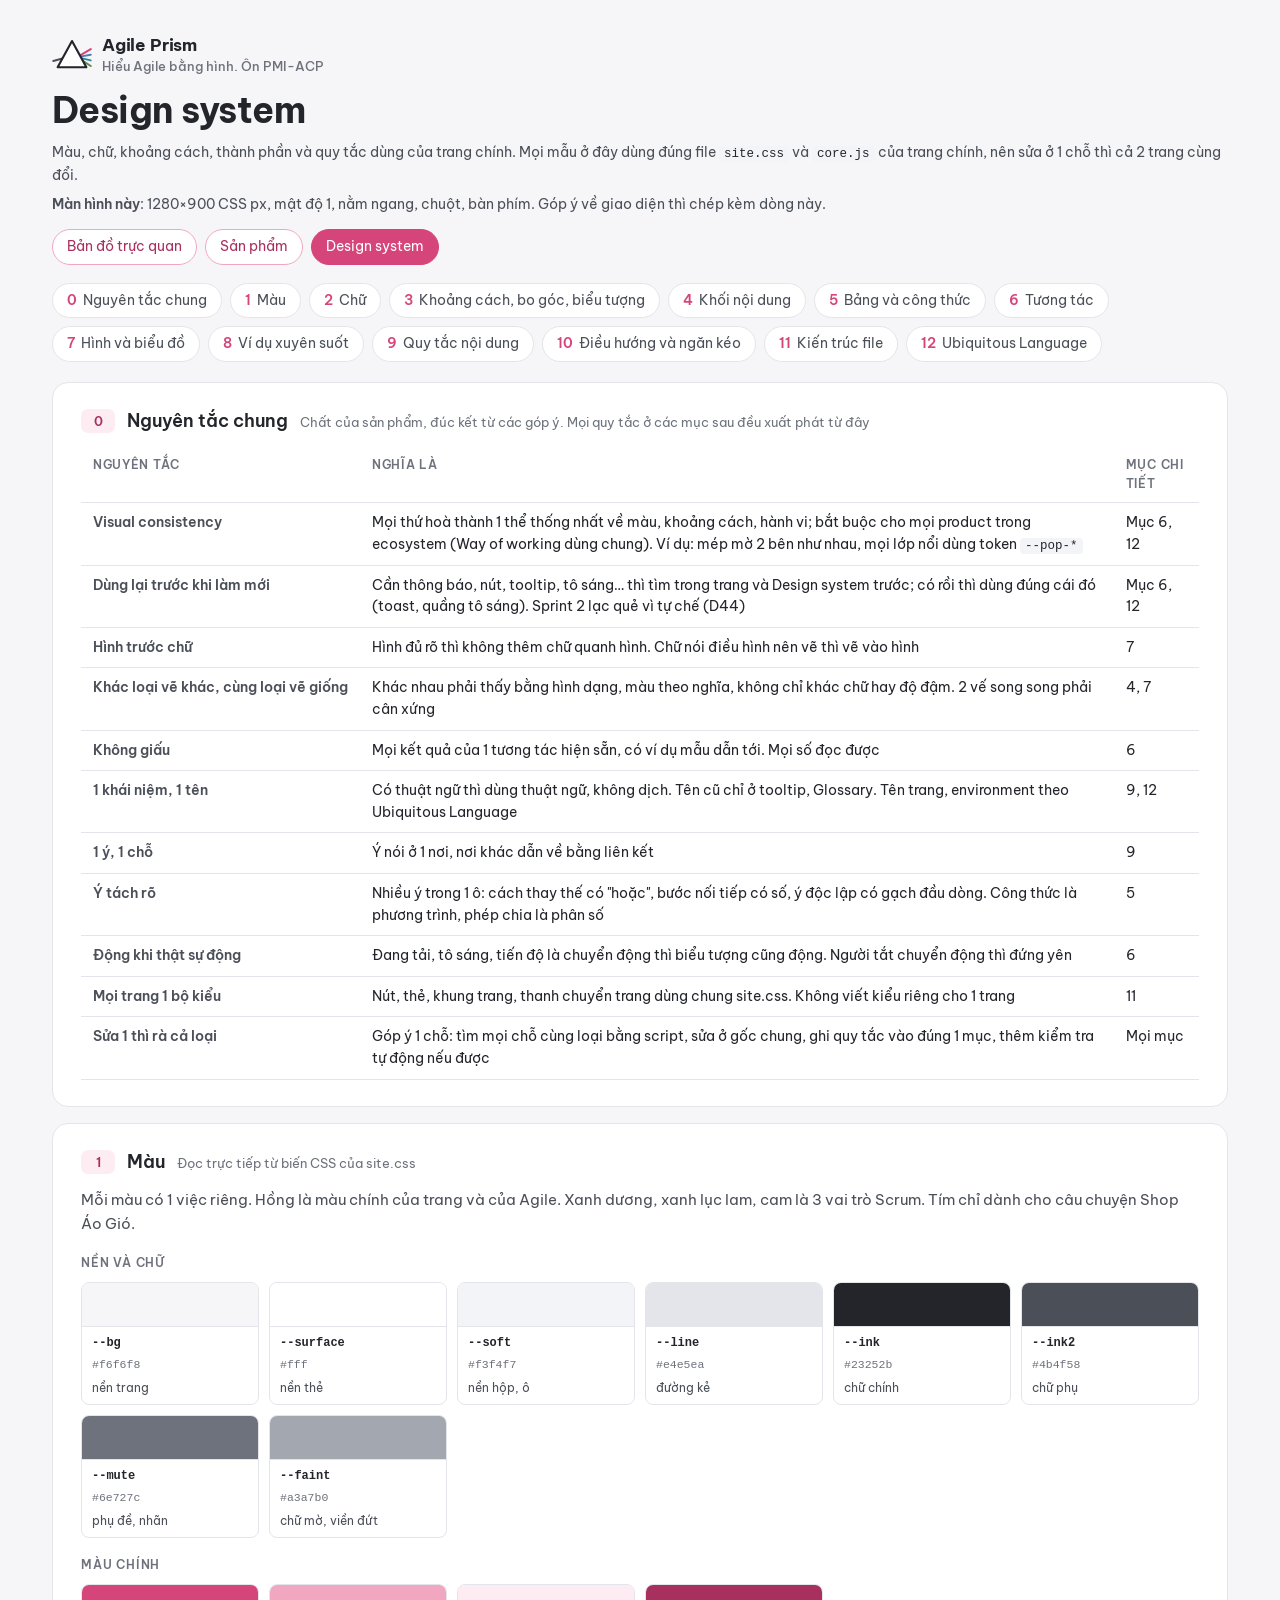
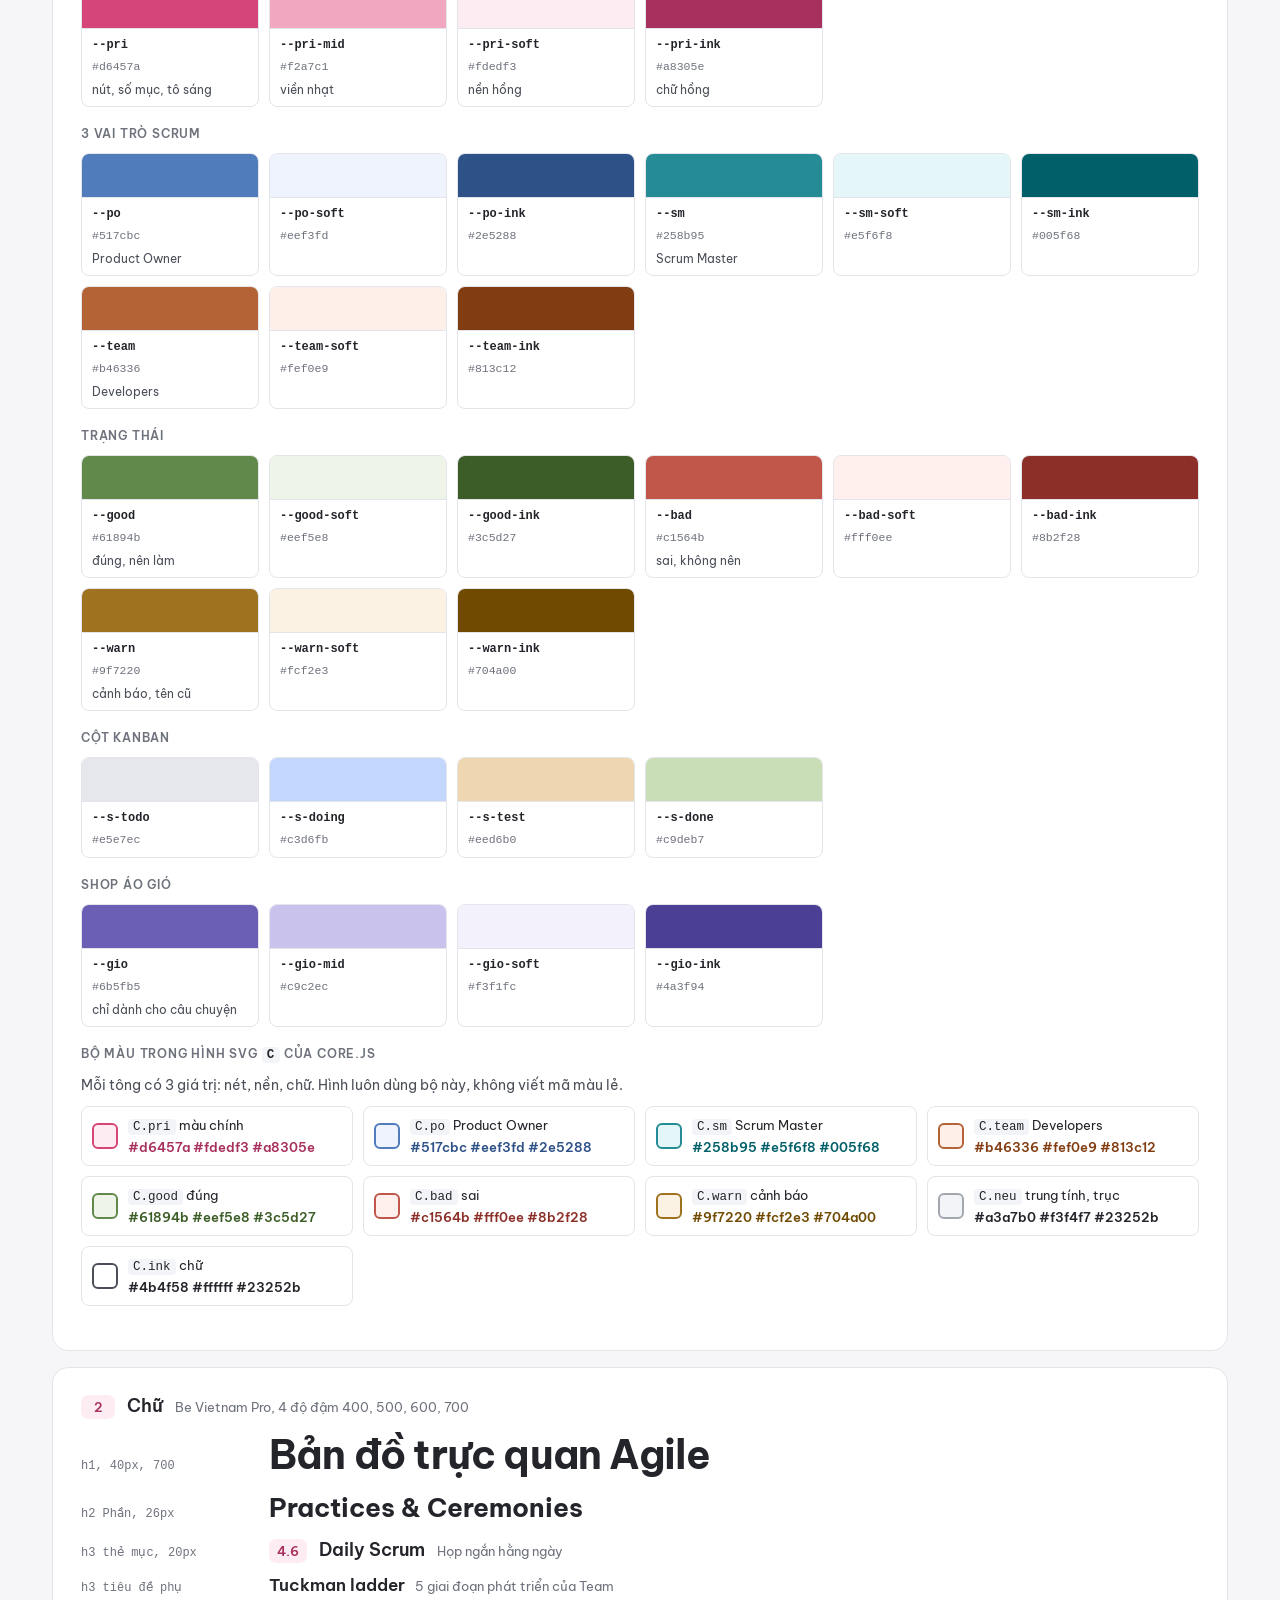
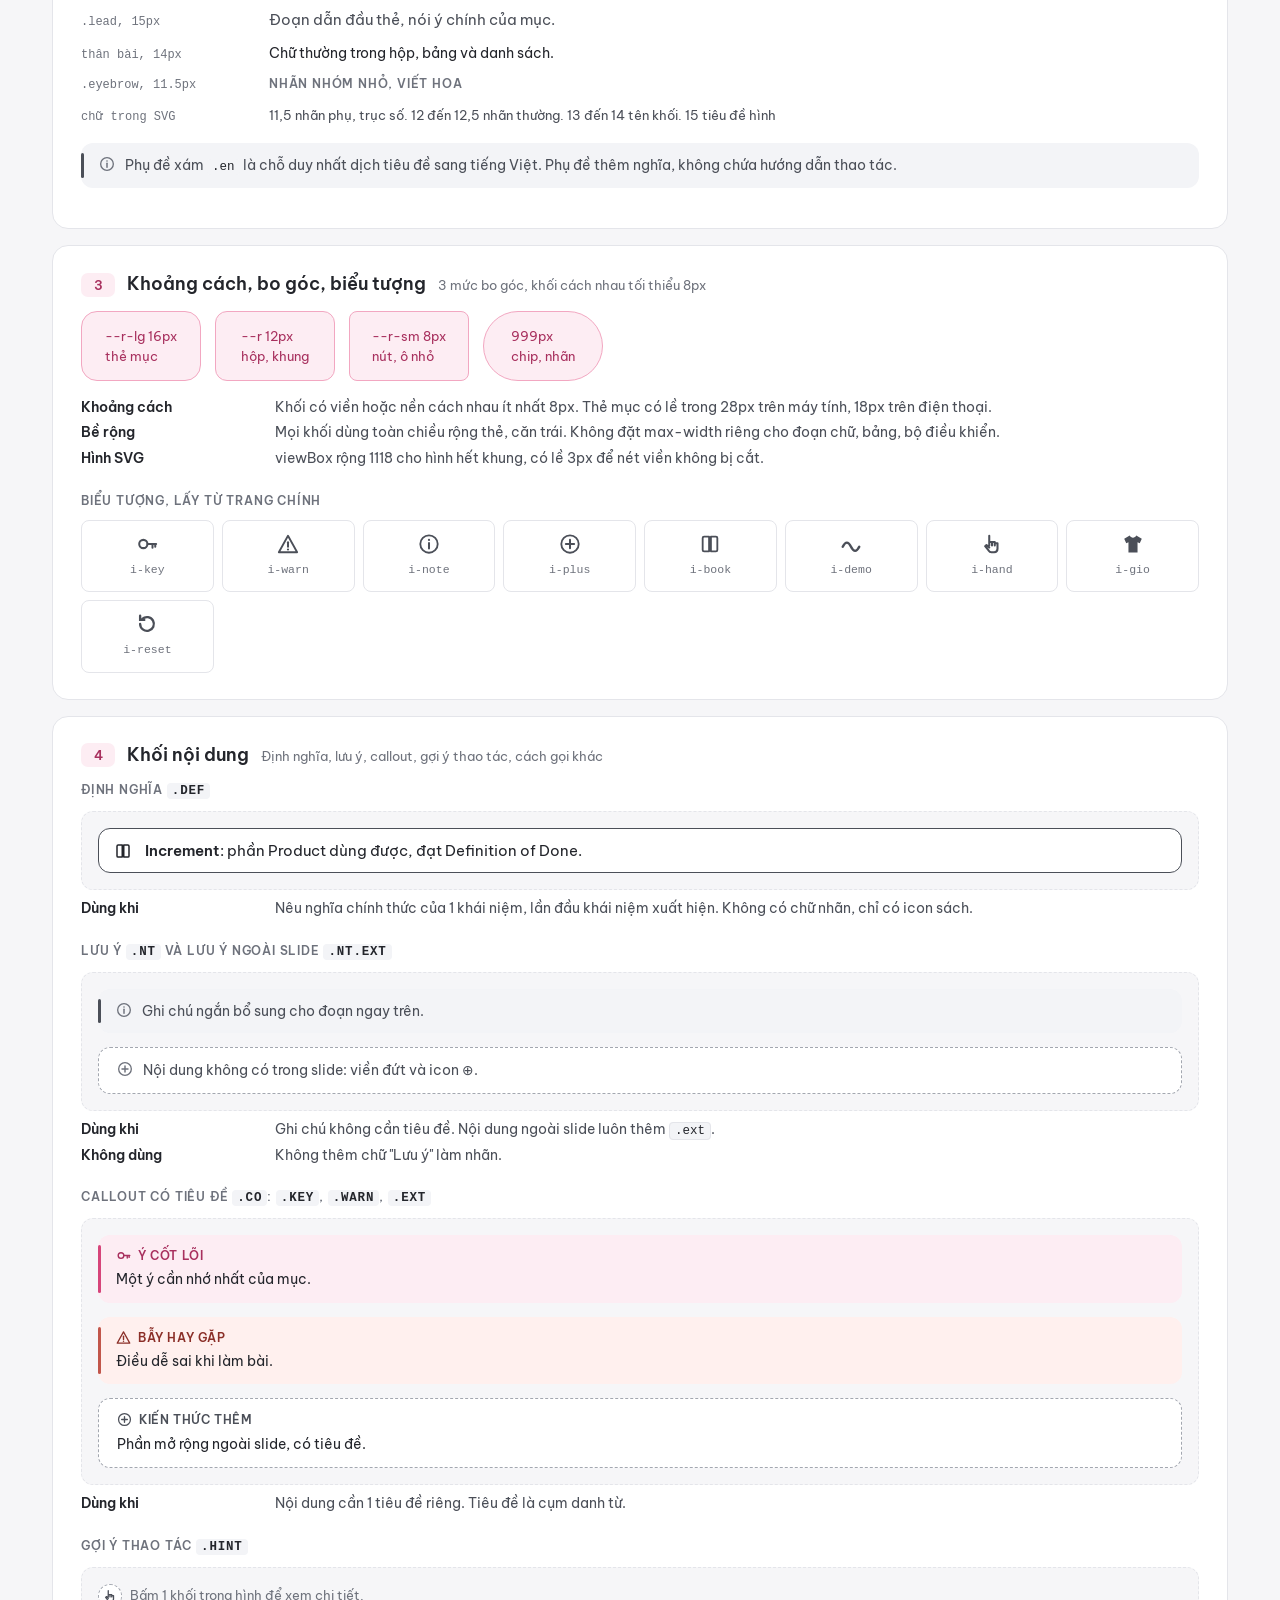
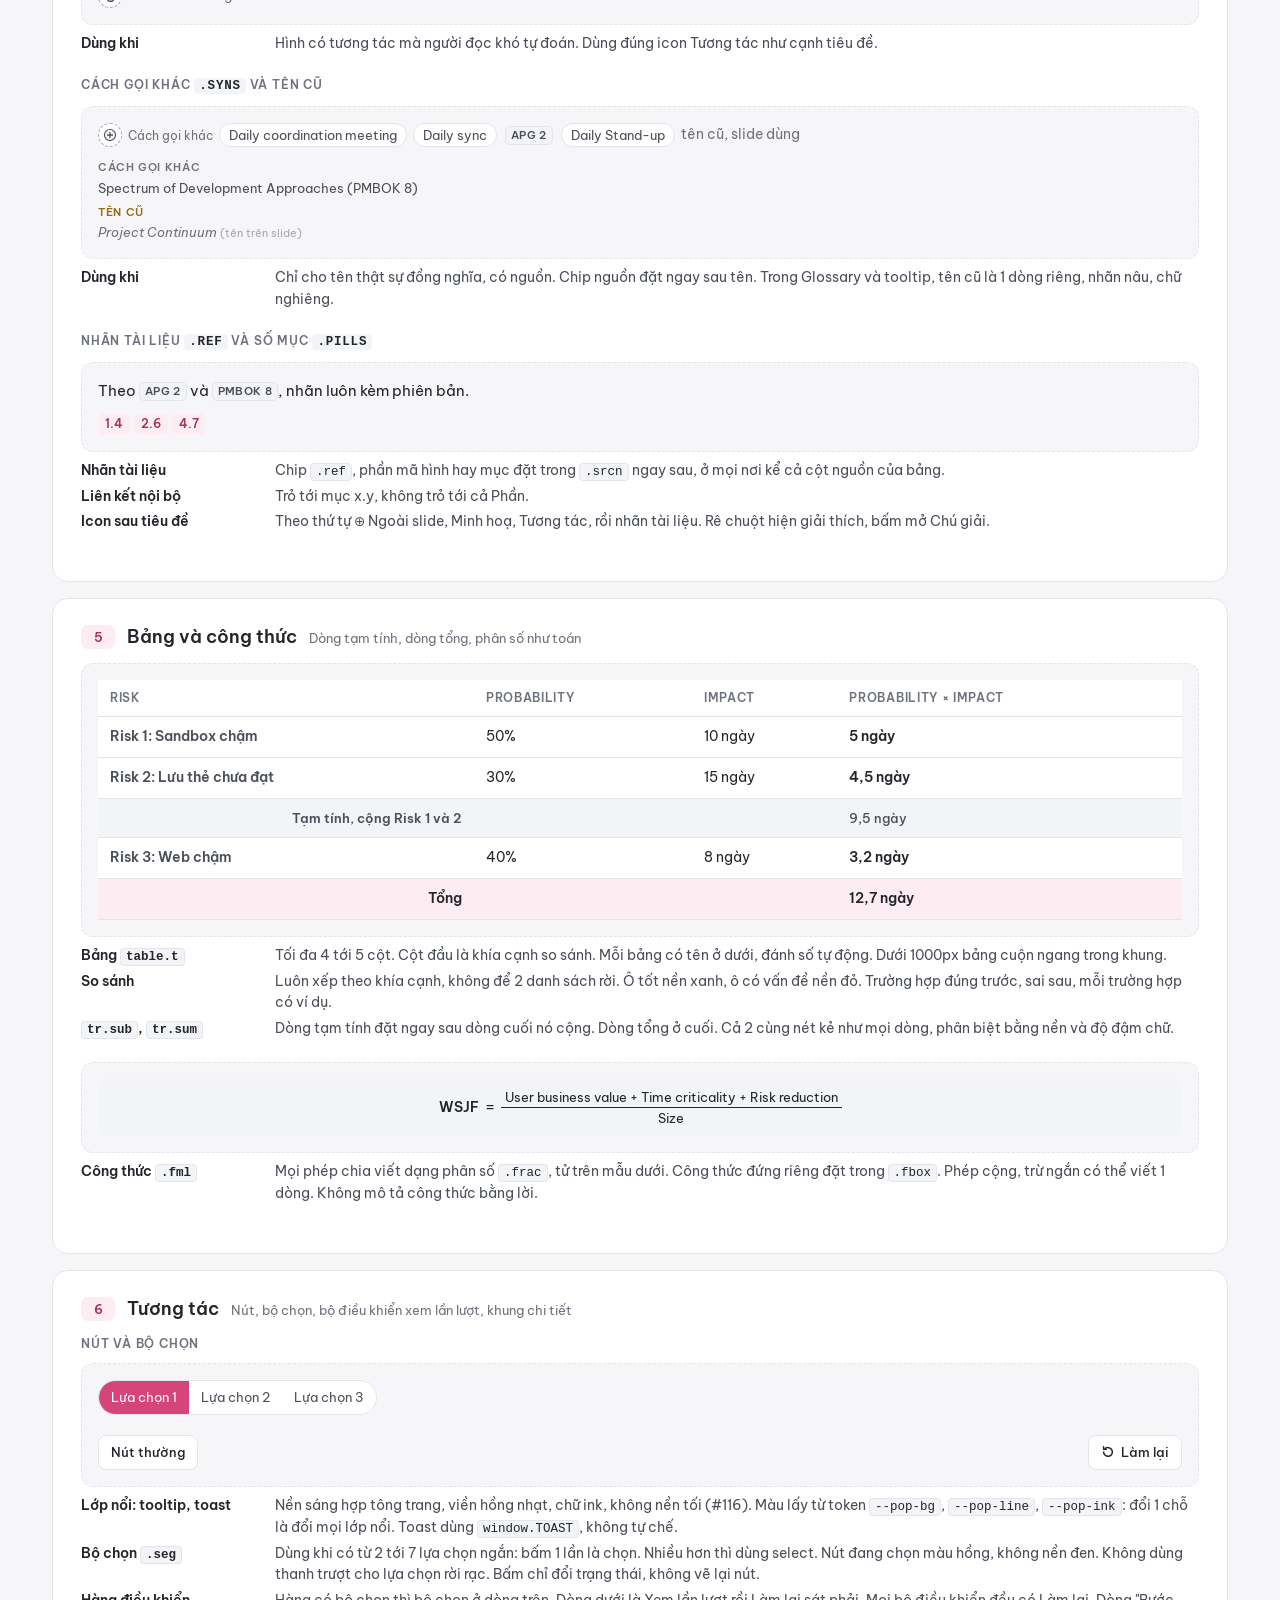
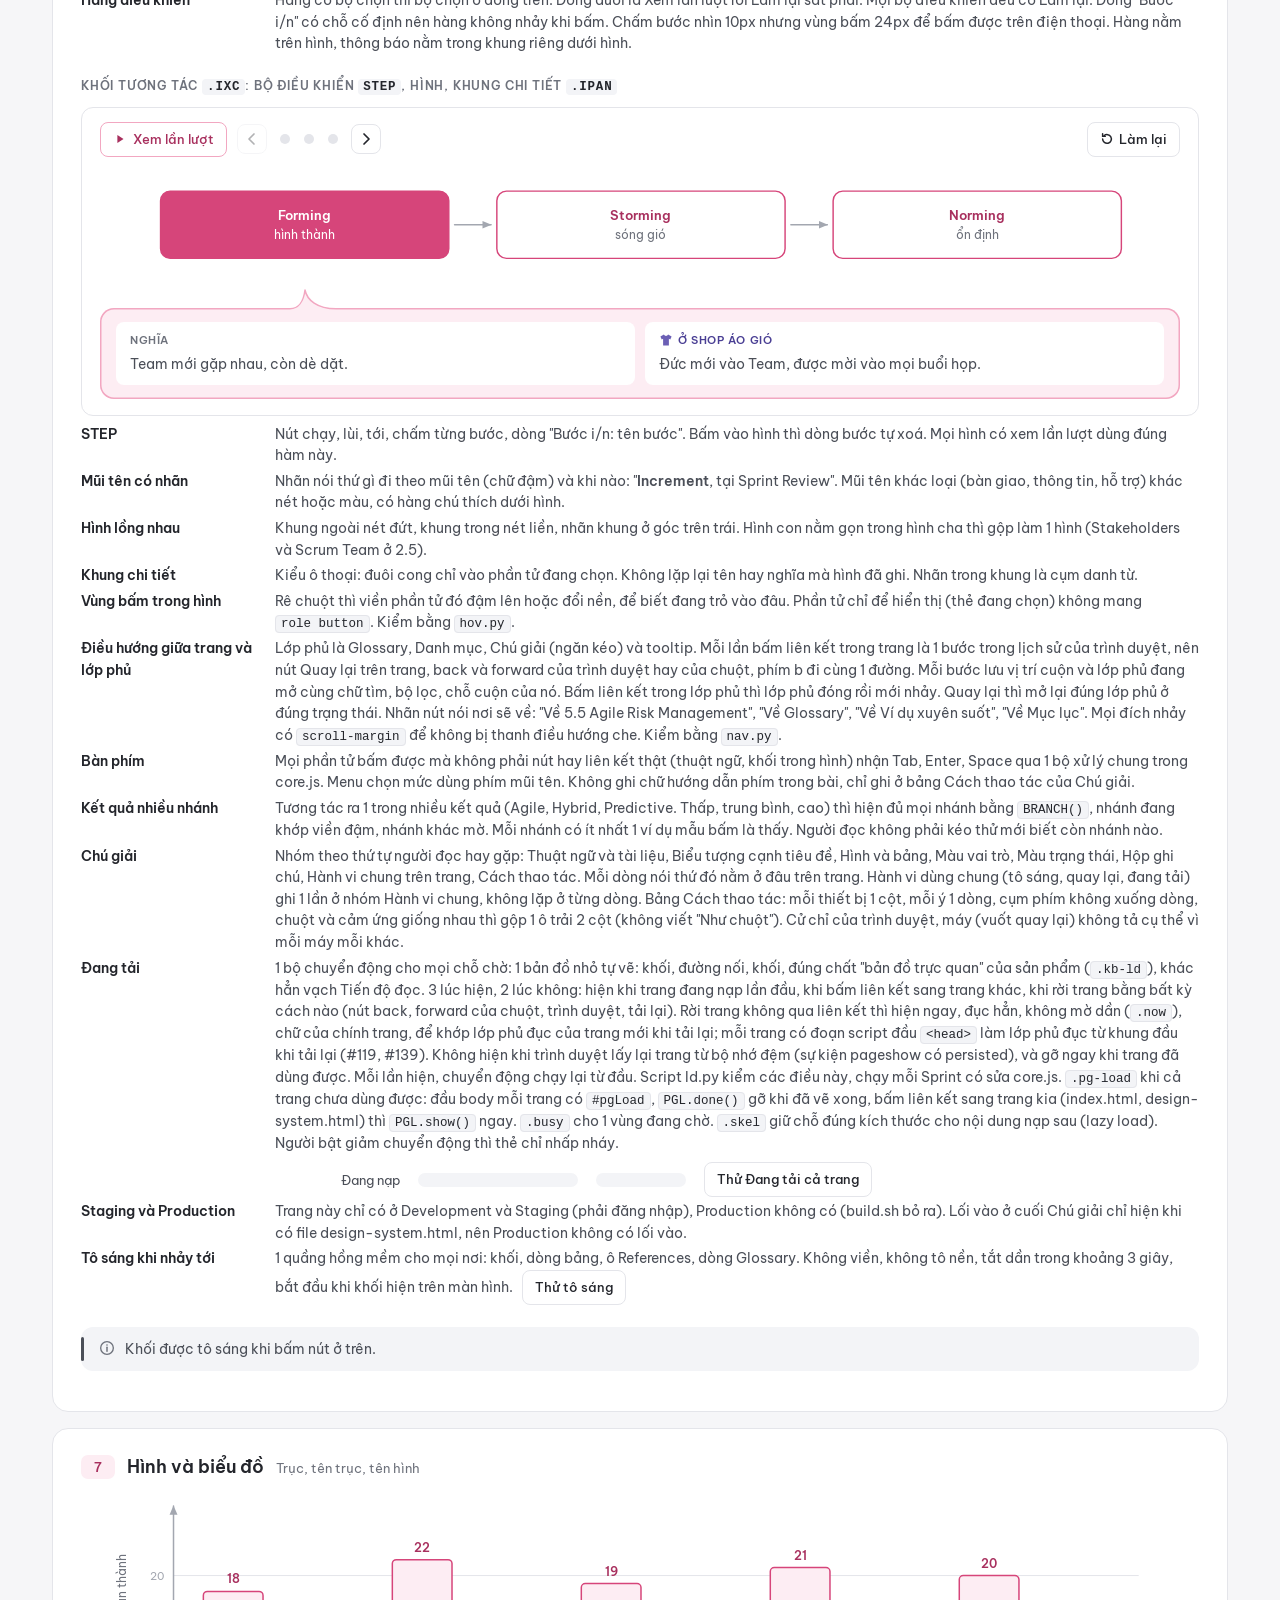
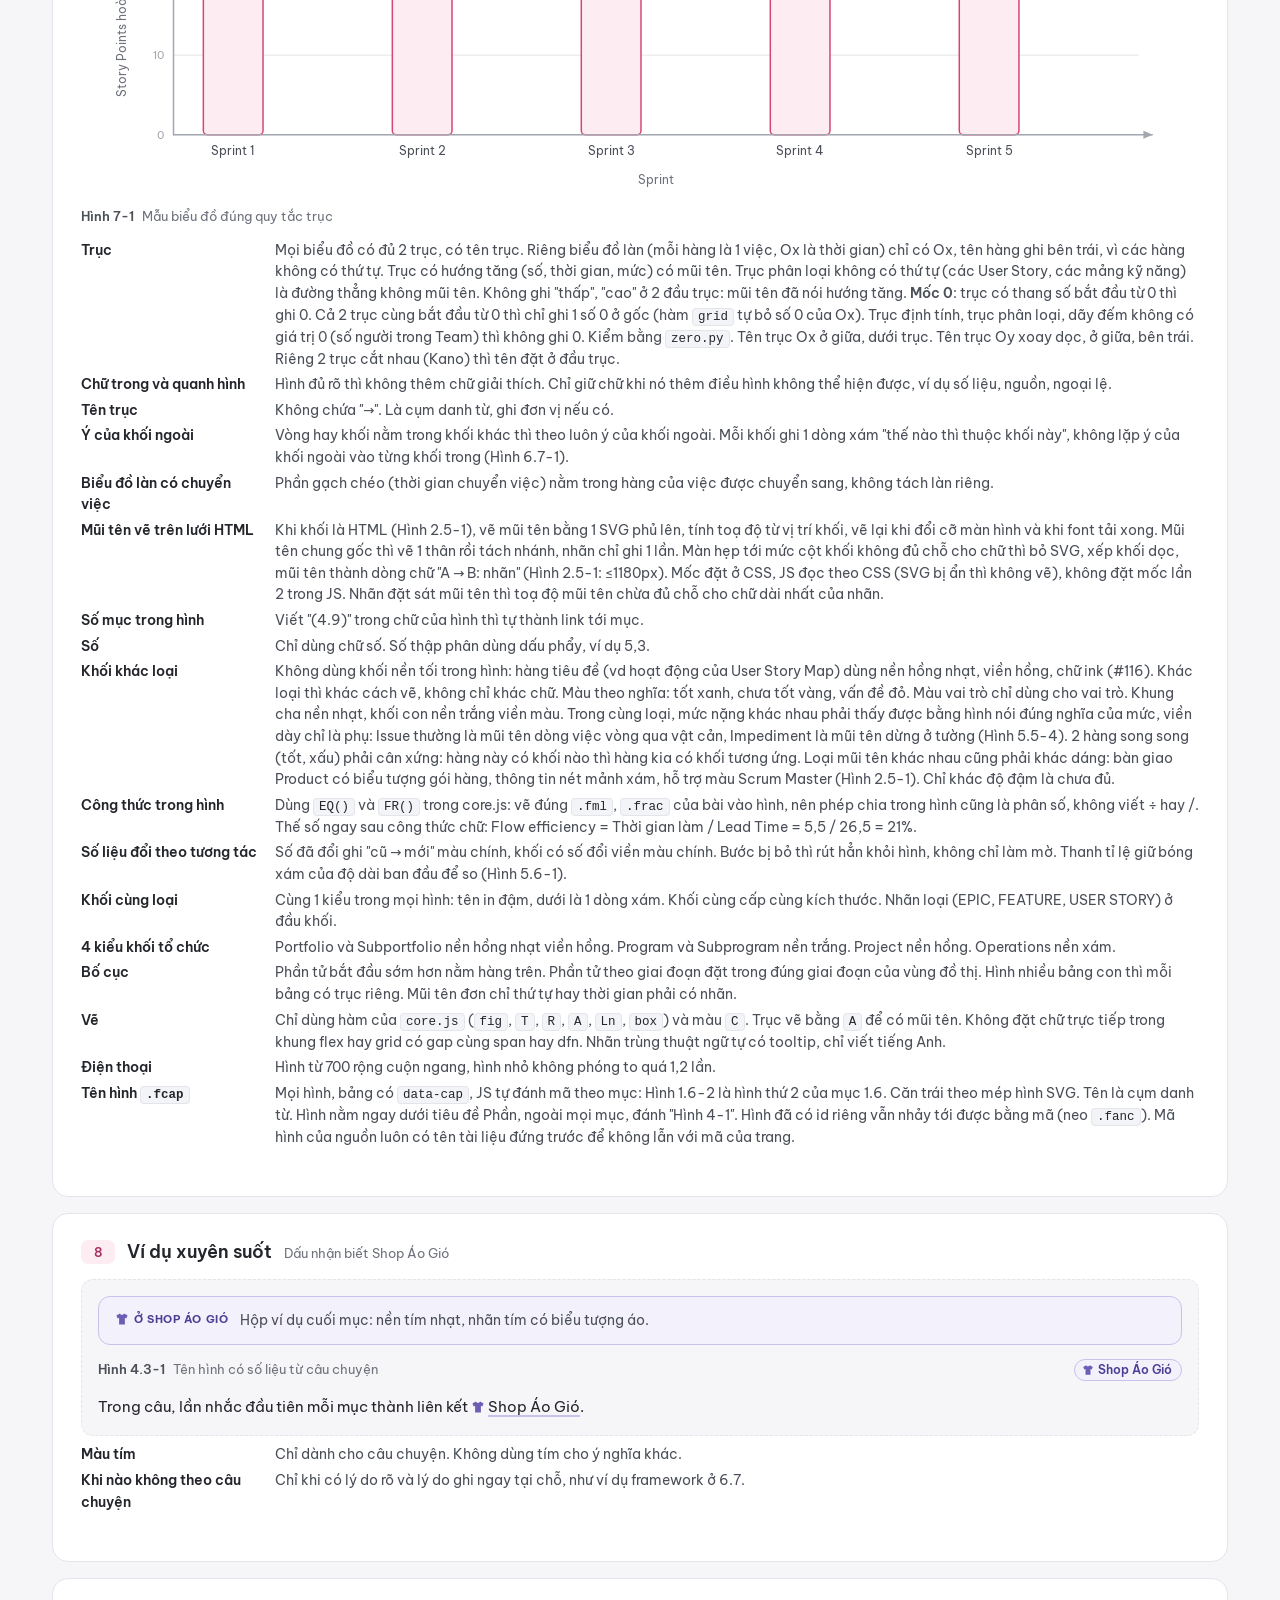
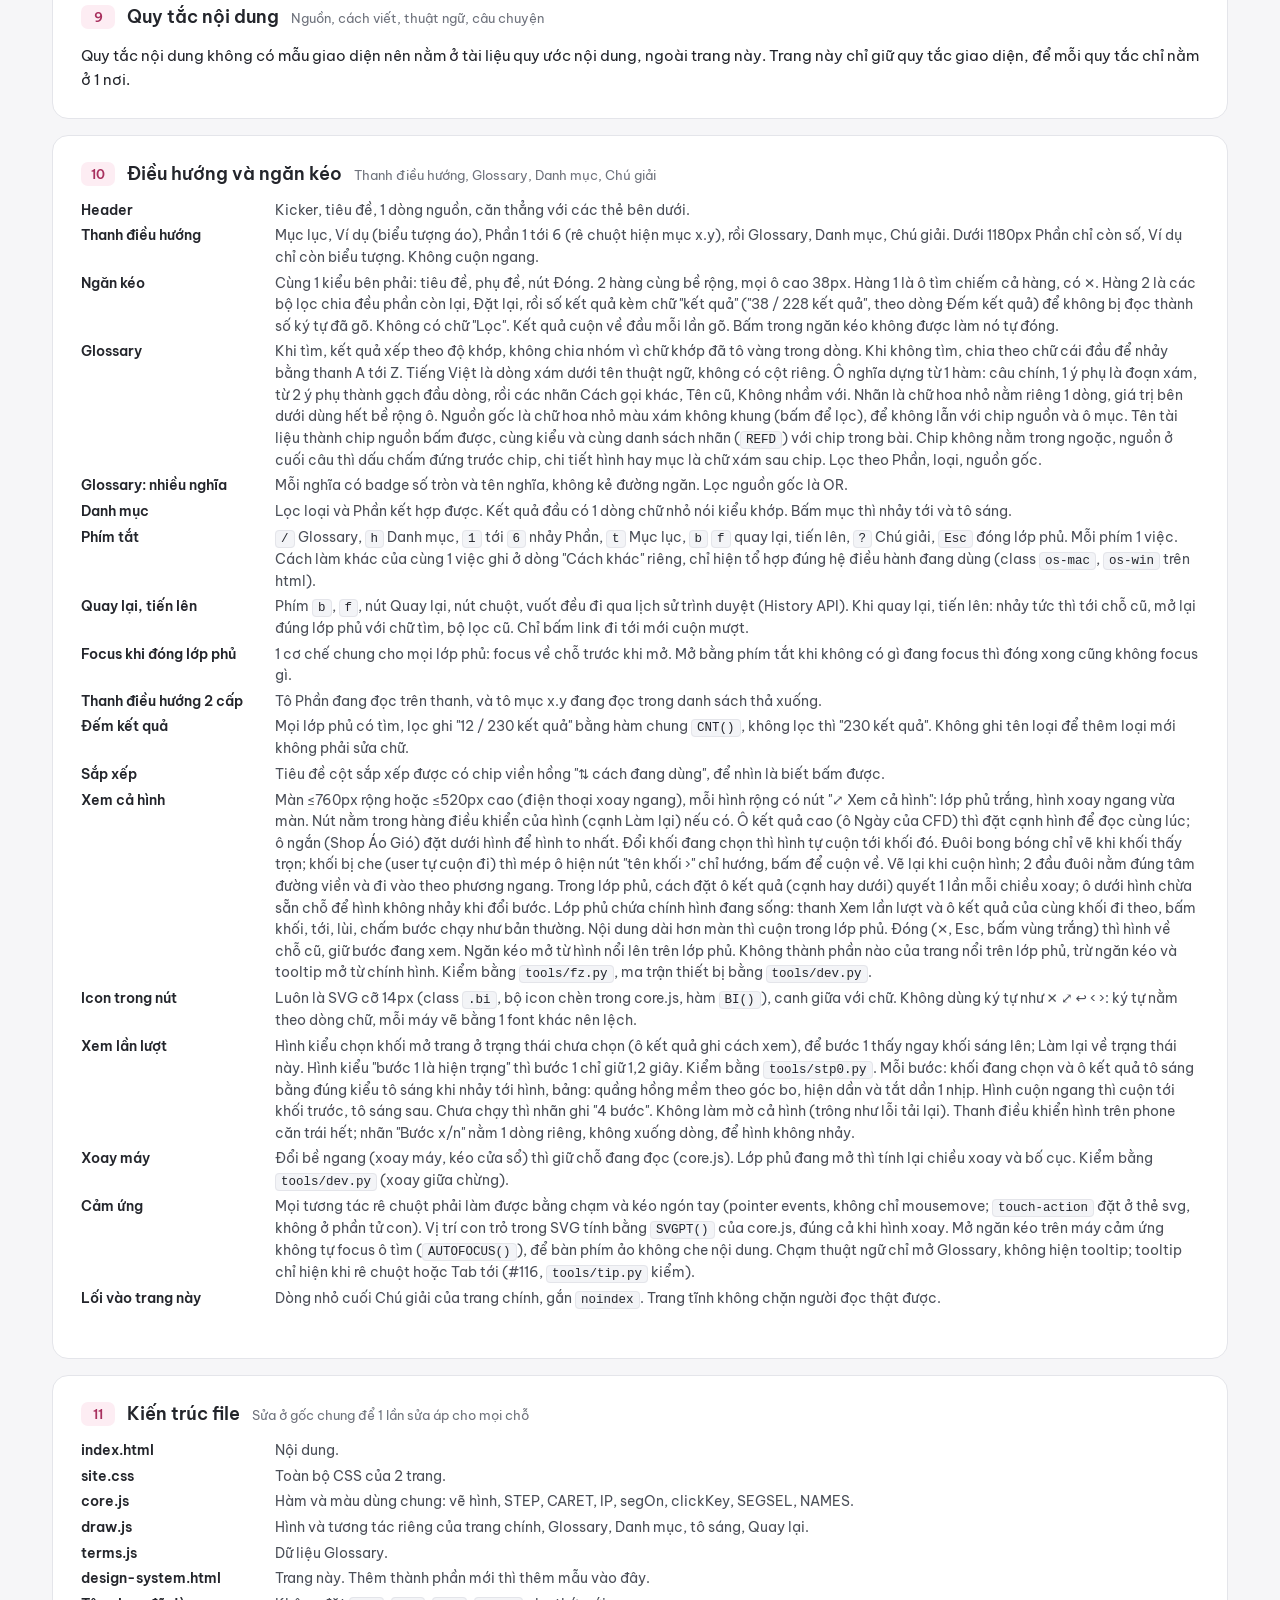
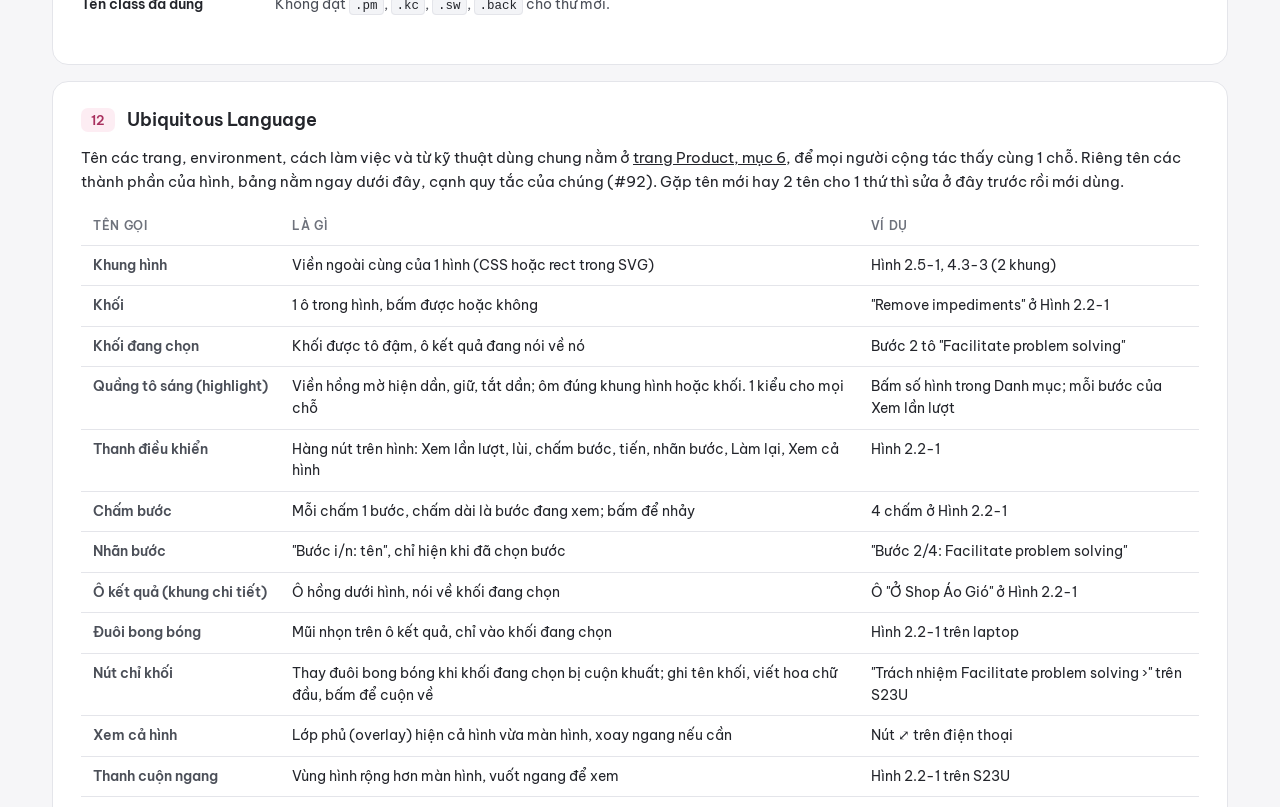
==== design-system.html @ ed0d58e2 "fix: tải lại trang thì lớp phủ hiện ngay, đục hẳn, không khựng (#139)" ====
<!DOCTYPE html>
<html lang="vi">
<head>
<meta name="robots" content="noindex, nofollow">
<meta charset="utf-8">
<meta name="viewport" content="width=device-width, initial-scale=1">
<title>Design system – Bản đồ trực quan Agile</title><link rel="icon" href="favicon.svg" type="image/svg+xml">
<link rel="preconnect" href="https://fonts.googleapis.com">
<link href="https://fonts.googleapis.com/css2?family=Be+Vietnam+Pro:wght@400;500;600;700&display=swap" rel="stylesheet">
<link rel="stylesheet" href="site.css">
<script>/* tải lại có chỗ đọc đã lưu: lớp phủ đục từ lần vẽ đầu (#119); core.js gỡ khi cuộn xong */(function(){try{var n=performance.getEntriesByType('navigation')[0];if((n&&n.type==='reload'||sessionStorage.getItem('newver')!==null)&&sessionStorage.getItem('apY')!==null)document.documentElement.classList.add('ap-rl')}catch(e){}})()</script>
</head>
<body class="ds">
<div id="pgLoad" class="pg-load" role="status" aria-live="polite"><div class="pl-box"><span class="kb-ld" aria-hidden="true"><i></i><i></i><i></i></span><span class="pl-t">Đang mở Design system</span></div></div>
<div id="sprite" hidden></div>

<header class="hero wrap">
  <a class="brand" href="index.html" aria-label="Agile Prism, về trang chính"><img src="logo.svg" alt="" width="40" height="40"><span><b>Agile Prism</b><small>Hiểu Agile bằng hình. Ôn PMI-ACP</small></span></a>
  <h1>Design system</h1>
  <p class="meta">Màu, chữ, khoảng cách, thành phần và quy tắc dùng của trang chính. Mọi mẫu ở đây dùng đúng file <code>site.css</code> và <code>core.js</code> của trang chính, nên sửa ở 1 chỗ thì cả 2 trang cùng đổi.</p>
  <p class="meta" id="devInfo" aria-live="polite"></p>
  <nav class="pg-nav" aria-label="Các trang"><a href="index.html">Bản đồ trực quan</a><a href="product.html">Sản phẩm</a><a href="design-system.html" aria-current="page">Design system</a></nav>
  <nav class="ds-toc" aria-label="Mục lục design system">
    <a href="#ds-0"><b>0</b>Nguyên tắc chung</a><a href="#ds-1"><b>1</b>Màu</a><a href="#ds-2"><b>2</b>Chữ</a><a href="#ds-3"><b>3</b>Khoảng cách, bo góc, biểu tượng</a><a href="#ds-4"><b>4</b>Khối nội dung</a><a href="#ds-5"><b>5</b>Bảng và công thức</a><a href="#ds-6"><b>6</b>Tương tác</a><a href="#ds-7"><b>7</b>Hình và biểu đồ</a><a href="#ds-8"><b>8</b>Ví dụ xuyên suốt</a><a href="#ds-9"><b>9</b>Quy tắc nội dung</a><a href="#ds-10"><b>10</b>Điều hướng và ngăn kéo</a><a href="#ds-11"><b>11</b>Kiến trúc file</a><a href="#ds-12"><b>12</b>Ubiquitous Language</a>
  </nav>
</header>

<main class="wrap">
<section class="card" id="ds-0">
  <div class="card-head"><span class="num">0</span><h3>Nguyên tắc chung</h3><span class="en">Chất của sản phẩm, đúc kết từ các góp ý. Mọi quy tắc ở các mục sau đều xuất phát từ đây</span></div>
  <table class="t"><tr><th>Nguyên tắc</th><th>Nghĩa là</th><th>Mục chi tiết</th></tr>
  <tr><td>Visual consistency</td><td>Mọi thứ hoà thành 1 thể thống nhất về màu, khoảng cách, hành vi; bắt buộc cho mọi product trong ecosystem (Way of working dùng chung). Ví dụ: mép mờ 2 bên như nhau, mọi lớp nổi dùng token <code>--pop-*</code></td><td>Mục 6, 12</td></tr>
  <tr><td>Dùng lại trước khi làm mới</td><td>Cần thông báo, nút, tooltip, tô sáng… thì tìm trong trang và Design system trước; có rồi thì dùng đúng cái đó (toast, quầng tô sáng). Sprint 2 lạc quẻ vì tự chế (D44)</td><td>Mục 6, 12</td></tr>
  <tr><td><b>Hình trước chữ</b></td><td>Hình đủ rõ thì không thêm chữ quanh hình. Chữ nói điều hình nên vẽ thì vẽ vào hình</td><td>7</td></tr>
  <tr><td><b>Khác loại vẽ khác, cùng loại vẽ giống</b></td><td>Khác nhau phải thấy bằng hình dạng, màu theo nghĩa, không chỉ khác chữ hay độ đậm. 2 vế song song phải cân xứng</td><td>4, 7</td></tr>
  <tr><td><b>Không giấu</b></td><td>Mọi kết quả của 1 tương tác hiện sẵn, có ví dụ mẫu dẫn tới. Mọi số đọc được</td><td>6</td></tr>
  <tr><td><b>1 khái niệm, 1 tên</b></td><td>Có thuật ngữ thì dùng thuật ngữ, không dịch. Tên cũ chỉ ở tooltip, Glossary. Tên trang, environment theo Ubiquitous Language</td><td>9, 12</td></tr>
  <tr><td><b>1 ý, 1 chỗ</b></td><td>Ý nói ở 1 nơi, nơi khác dẫn về bằng liên kết</td><td>9</td></tr>
  <tr><td><b>Ý tách rõ</b></td><td>Nhiều ý trong 1 ô: cách thay thế có "hoặc", bước nối tiếp có số, ý độc lập có gạch đầu dòng. Công thức là phương trình, phép chia là phân số</td><td>5</td></tr>
  <tr><td><b>Động khi thật sự động</b></td><td>Đang tải, tô sáng, tiến độ là chuyển động thì biểu tượng cũng động. Người tắt chuyển động thì đứng yên</td><td>6</td></tr>
  <tr><td><b>Mọi trang 1 bộ kiểu</b></td><td>Nút, thẻ, khung trang, thanh chuyển trang dùng chung site.css. Không viết kiểu riêng cho 1 trang</td><td>11</td></tr>
  <tr><td><b>Sửa 1 thì rà cả loại</b></td><td>Góp ý 1 chỗ: tìm mọi chỗ cùng loại bằng script, sửa ở gốc chung, ghi quy tắc vào đúng 1 mục, thêm kiểm tra tự động nếu được</td><td>Mọi mục</td></tr>
  </table>
</section>

<section class="card" id="ds-1">
  <div class="card-head"><span class="num">1</span><h3>Màu</h3><span class="en">Đọc trực tiếp từ biến CSS của site.css</span></div>
  <p class="lead">Mỗi màu có 1 việc riêng. Hồng là màu chính của trang và của Agile. Xanh dương, xanh lục lam, cam là 3 vai trò Scrum. Tím chỉ dành cho câu chuyện Shop Áo Gió.</p>
  <div id="swCss"></div>
  <p class="eyebrow" style="margin-top:8px">Bộ màu trong hình SVG <code>C</code> của core.js</p>
  <p class="sm" style="color:var(--ink2);margin:4px 0 0">Mỗi tông có 3 giá trị: nét, nền, chữ. Hình luôn dùng bộ này, không viết mã màu lẻ.</p>
  <div class="svc" id="swC"></div>
</section>

<section class="card" id="ds-2">
  <div class="card-head"><span class="num">2</span><h3>Chữ</h3><span class="en">Be Vietnam Pro, 4 độ đậm 400, 500, 600, 700</span></div>
  <div class="ty" id="tyList">
    <span>h1, 40px, 700</span><div style="font-size:40px;font-weight:700;line-height:1.1;letter-spacing:-.02em">Bản đồ trực quan Agile</div>
    <span>h2 Phần, 26px</span><div style="font-size:26px;font-weight:700">Practices & Ceremonies</div>
    <span>h3 thẻ mục, 20px</span><div class="card-head" style="margin:0"><span class="num">4.6</span><h3>Daily Scrum</h3><span class="en">Họp ngắn hằng ngày</span></div>
    <span>h3 tiêu đề phụ</span><div class="sub-head" style="margin:0"><h3>Tuckman ladder</h3><span class="en">5 giai đoạn phát triển của Team</span></div>
    <span>.lead, 15px</span><p class="lead" style="margin:0">Đoạn dẫn đầu thẻ, nói ý chính của mục.</p>
    <span>thân bài, 14px</span><p style="margin:0;font-size:14px">Chữ thường trong hộp, bảng và danh sách.</p>
    <span>.eyebrow, 11.5px</span><p class="eyebrow" style="margin:0">Nhãn nhóm nhỏ, viết hoa</p>
    <span>chữ trong SVG</span><div style="font-size:13px;color:var(--ink2)">11,5 nhãn phụ, trục số. 12 đến 12,5 nhãn thường. 13 đến 14 tên khối. 15 tiêu đề hình</div>
  </div>
  <div class="nt" style="margin-top:16px"><svg class="nt-i"><use href="#i-note"/></svg><span>Phụ đề xám <code>.en</code> là chỗ duy nhất dịch tiêu đề sang tiếng Việt. Phụ đề thêm nghĩa, không chứa hướng dẫn thao tác.</span></div>
</section>

<section class="card" id="ds-3">
  <div class="card-head"><span class="num">3</span><h3>Khoảng cách, bo góc, biểu tượng</h3><span class="en">3 mức bo góc, khối cách nhau tối thiểu 8px</span></div>
  <div class="rad"><div style="border-radius:var(--r-lg)">--r-lg 16px<br>thẻ mục</div><div style="border-radius:var(--r)">--r 12px<br>hộp, khung</div><div style="border-radius:var(--r-sm)">--r-sm 8px<br>nút, ô nhỏ</div><div style="border-radius:999px">999px<br>chip, nhãn</div></div>
  <dl class="spec" style="margin-top:16px">
    <dt>Khoảng cách</dt><dd>Khối có viền hoặc nền cách nhau ít nhất 8px. Thẻ mục có lề trong 28px trên máy tính, 18px trên điện thoại.</dd>
    <dt>Bề rộng</dt><dd>Mọi khối dùng toàn chiều rộng thẻ, căn trái. Không đặt max-width riêng cho đoạn chữ, bảng, bộ điều khiển.</dd>
    <dt>Hình SVG</dt><dd>viewBox rộng 1118 cho hình hết khung, có lề 3px để nét viền không bị cắt.</dd>
  </dl>
  <p class="eyebrow">Biểu tượng, lấy từ trang chính</p>
  <div class="ic-g" id="icList"></div>
</section>

<section class="card" id="ds-4">
  <div class="card-head"><span class="num">4</span><h3>Khối nội dung</h3><span class="en">Định nghĩa, lưu ý, callout, gợi ý thao tác, cách gọi khác</span></div>

  <p class="eyebrow">Định nghĩa <code>.def</code></p>
  <div class="demo"><div class="def"><span class="def-i" title="Định nghĩa"><svg><use href="#i-book"/></svg></span><span><b>Increment</b>: phần Product dùng được, đạt Definition of Done.</span></div></div>
  <dl class="spec"><dt>Dùng khi</dt><dd>Nêu nghĩa chính thức của 1 khái niệm, lần đầu khái niệm xuất hiện. Không có chữ nhãn, chỉ có icon sách.</dd></dl>

  <p class="eyebrow">Lưu ý <code>.nt</code> và lưu ý ngoài slide <code>.nt.ext</code></p>
  <div class="demo"><div class="nt"><svg class="nt-i"><use href="#i-note"/></svg><span>Ghi chú ngắn bổ sung cho đoạn ngay trên.</span></div><div class="nt ext"><svg class="nt-i" aria-label="Ngoài slide"><use href="#i-plus"/></svg><span>Nội dung không có trong slide: viền đứt và icon ⊕.</span></div></div>
  <dl class="spec"><dt>Dùng khi</dt><dd>Ghi chú không cần tiêu đề. Nội dung ngoài slide luôn thêm <code>.ext</code>.</dd><dt>Không dùng</dt><dd>Không thêm chữ "Lưu ý" làm nhãn.</dd></dl>

  <p class="eyebrow">Callout có tiêu đề <code>.co</code>: <code>.key</code>, <code>.warn</code>, <code>.ext</code></p>
  <div class="demo"><div class="co key"><div class="co-h"><svg><use href="#i-key"/></svg>Ý cốt lõi</div>Một ý cần nhớ nhất của mục.</div><div class="co warn"><div class="co-h"><svg><use href="#i-warn"/></svg>Bẫy hay gặp</div>Điều dễ sai khi làm bài.</div><div class="co ext"><div class="co-h"><svg><use href="#i-plus"/></svg>Kiến thức thêm</div>Phần mở rộng ngoài slide, có tiêu đề.</div></div>
  <dl class="spec"><dt>Dùng khi</dt><dd>Nội dung cần 1 tiêu đề riêng. Tiêu đề là cụm danh từ.</dd></dl>

  <p class="eyebrow">Gợi ý thao tác <code>.hint</code></p>
  <div class="demo"><div class="hint"><span class="ic try" title="Tương tác"><svg><use href="#i-hand"/></svg></span><span>Bấm 1 khối trong hình để xem chi tiết.</span></div></div>
  <dl class="spec"><dt>Dùng khi</dt><dd>Hình có tương tác mà người đọc khó tự đoán. Dùng đúng icon Tương tác như cạnh tiêu đề.</dd></dl>

  <p class="eyebrow">Cách gọi khác <code>.syns</code> và tên cũ</p>
  <div class="demo"><div class="syns"><span class="ic ext" title="Ngoài slide"><svg><use href="#i-plus"/></svg></span><span>Cách gọi khác</span><i>Daily coordination meeting</i><i>Daily sync</i><a class="ref">APG 2</a><i>Daily Stand-up</i><span class="muted sm">tên cũ, slide dùng</span></div>
    <dl class="nm" style="margin-top:12px"><dt>Cách gọi khác</dt><dd>Spectrum of Development Approaches (PMBOK 8)</dd><dt class="o">Tên cũ</dt><dd class="o"><i>Project Continuum</i> <small>(tên trên slide)</small></dd></dl></div>
  <dl class="spec"><dt>Dùng khi</dt><dd>Chỉ cho tên thật sự đồng nghĩa, có nguồn. Chip nguồn đặt ngay sau tên. Trong Glossary và tooltip, tên cũ là 1 dòng riêng, nhãn nâu, chữ nghiêng.</dd></dl>

  <p class="eyebrow">Nhãn tài liệu <code>.ref</code> và số mục <code>.pills</code></p>
  <div class="demo"><p style="margin:0 0 10px">Theo <a class="ref" href="#">APG 2</a> và <a class="ref" href="#">PMBOK 8</a>, nhãn luôn kèm phiên bản.</p><div class="pills"><a href="#">1.4</a><a href="#">2.6</a><a href="#">4.7</a></div></div>
  <dl class="spec"><dt>Nhãn tài liệu</dt><dd>Chip <code>.ref</code>, phần mã hình hay mục đặt trong <code>.srcn</code> ngay sau, ở mọi nơi kể cả cột nguồn của bảng.</dd><dt>Liên kết nội bộ</dt><dd>Trỏ tới mục x.y, không trỏ tới cả Phần.</dd><dt>Icon sau tiêu đề</dt><dd>Theo thứ tự ⊕ Ngoài slide, Minh hoạ, Tương tác, rồi nhãn tài liệu. Rê chuột hiện giải thích, bấm mở Chú giải.</dd></dl>
</section>

<section class="card" id="ds-5">
  <div class="card-head"><span class="num">5</span><h3>Bảng và công thức</h3><span class="en">Dòng tạm tính, dòng tổng, phân số như toán</span></div>
  <div class="demo">
    <table class="t rkt"><tr><th>Risk</th><th>Probability</th><th>Impact</th><th>Probability × Impact</th></tr>
      <tr><td>Risk 1: Sandbox chậm</td><td>50%</td><td>10 ngày</td><td><b>5 ngày</b></td></tr>
      <tr><td>Risk 2: Lưu thẻ chưa đạt</td><td>30%</td><td>15 ngày</td><td><b>4,5 ngày</b></td></tr>
      <tr class="sub"><td>Tạm tính, cộng Risk 1 và 2</td><td></td><td></td><td>9,5 ngày</td></tr>
      <tr><td>Risk 3: Web chậm</td><td>40%</td><td>8 ngày</td><td><b>3,2 ngày</b></td></tr>
      <tr class="sum"><td>Tổng</td><td></td><td></td><td>12,7 ngày</td></tr></table>
  </div>
  <dl class="spec"><dt>Bảng <code>table.t</code></dt><dd>Tối đa 4 tới 5 cột. Cột đầu là khía cạnh so sánh. Mỗi bảng có tên ở dưới, đánh số tự động. Dưới 1000px bảng cuộn ngang trong khung.</dd><dt>So sánh</dt><dd>Luôn xếp theo khía cạnh, không để 2 danh sách rời. Ô tốt nền xanh, ô có vấn đề nền đỏ. Trường hợp đúng trước, sai sau, mỗi trường hợp có ví dụ.</dd>
    <dt><code>tr.sub</code>, <code>tr.sum</code></dt><dd>Dòng tạm tính đặt ngay sau dòng cuối nó cộng. Dòng tổng ở cuối. Cả 2 cùng nét kẻ như mọi dòng, phân biệt bằng nền và độ đậm chữ.</dd></dl>
  <div class="demo"><span class="fbox"><span class="fml"><span class="fl">WSJF</span> = <span class="frac"><span>User business value + Time criticality + Risk reduction</span><span>Size</span></span></span></span></div>
  <dl class="spec"><dt>Công thức <code>.fml</code></dt><dd>Mọi phép chia viết dạng phân số <code>.frac</code>, tử trên mẫu dưới. Công thức đứng riêng đặt trong <code>.fbox</code>. Phép cộng, trừ ngắn có thể viết 1 dòng. Không mô tả công thức bằng lời.</dd></dl>
</section>

<section class="card" id="ds-6">
  <div class="card-head"><span class="num">6</span><h3>Tương tác</h3><span class="en">Nút, bộ chọn, bộ điều khiển xem lần lượt, khung chi tiết</span></div>
  <p class="eyebrow">Nút và bộ chọn</p>
  <div class="demo"><div class="dctl"><div class="seg" id="dsSeg" role="radiogroup" aria-label="Mẫu bộ chọn"><button type="button" role="radio" aria-checked="true" data-v="0">Lựa chọn 1</button><button type="button" role="radio" aria-checked="false" data-v="1">Lựa chọn 2</button><button type="button" role="radio" aria-checked="false" data-v="2">Lựa chọn 3</button></div><span class="ctl-sep" aria-hidden="true"></span><button type="button" class="btn">Nút thường</button><button type="button" class="btn"><svg viewBox="0 0 16 16" width="14" height="14"><use href="#i-reset"/></svg>Làm lại</button></div></div>
  <dl class="spec"><dt>Lớp nổi: tooltip, toast</dt><dd>Nền sáng hợp tông trang, viền hồng nhạt, chữ ink, không nền tối (#116). Màu lấy từ token <code>--pop-bg</code>, <code>--pop-line</code>, <code>--pop-ink</code>: đổi 1 chỗ là đổi mọi lớp nổi. Toast dùng <code>window.TOAST</code>, không tự chế.</dd>
    <dt>Bộ chọn <code>.seg</code></dt><dd>Dùng khi có từ 2 tới 7 lựa chọn ngắn: bấm 1 lần là chọn. Nhiều hơn thì dùng select. Nút đang chọn màu hồng, không nền đen. Không dùng thanh trượt cho lựa chọn rời rạc. Bấm chỉ đổi trạng thái, không vẽ lại nút.</dd>
    <dt>Hàng điều khiển</dt><dd>Hàng có bộ chọn thì bộ chọn ở dòng trên. Dòng dưới là Xem lần lượt rồi Làm lại sát phải. Mọi bộ điều khiển đều có Làm lại. Dòng "Bước i/n" có chỗ cố định nên hàng không nhảy khi bấm. Chấm bước nhìn 10px nhưng vùng bấm 24px để bấm được trên điện thoại. Hàng nằm trên hình, thông báo nằm trong khung riêng dưới hình.</dd></dl>

  <p class="eyebrow">Khối tương tác <code>.ixc</code>: bộ điều khiển <code>STEP</code>, hình, khung chi tiết <code>.ipan</code></p>
  <div class="ixc"><div class="scen"><button type="button" class="btn play" id="dsPl"><svg viewBox="0 0 16 16"><path d="M5 3.5v9l7-4.5z" fill="currentColor"/></svg>Xem lần lượt</button></div><div id="f-ds1"></div><div class="ipan" id="dsP" aria-live="polite"></div></div>
  <dl class="spec"><dt>STEP</dt><dd>Nút chạy, lùi, tới, chấm từng bước, dòng "Bước i/n: tên bước". Bấm vào hình thì dòng bước tự xoá. Mọi hình có xem lần lượt dùng đúng hàm này.</dd>
    <dt>Mũi tên có nhãn</dt><dd>Nhãn nói thứ gì đi theo mũi tên (chữ đậm) và khi nào: "<b>Increment</b>, tại Sprint Review". Mũi tên khác loại (bàn giao, thông tin, hỗ trợ) khác nét hoặc màu, có hàng chú thích dưới hình.</dd><dt>Hình lồng nhau</dt><dd>Khung ngoài nét đứt, khung trong nét liền, nhãn khung ở góc trên trái. Hình con nằm gọn trong hình cha thì gộp làm 1 hình (Stakeholders và Scrum Team ở 2.5).</dd><dt>Khung chi tiết</dt><dd>Kiểu ô thoại: đuôi cong chỉ vào phần tử đang chọn. Không lặp lại tên hay nghĩa mà hình đã ghi. Nhãn trong khung là cụm danh từ.</dd><dt>Vùng bấm trong hình</dt><dd>Rê chuột thì viền phần tử đó đậm lên hoặc đổi nền, để biết đang trỏ vào đâu. Phần tử chỉ để hiển thị (thẻ đang chọn) không mang <code>role button</code>. Kiểm bằng <code>hov.py</code>.</dd><dt>Điều hướng giữa trang và lớp phủ</dt><dd>Lớp phủ là Glossary, Danh mục, Chú giải (ngăn kéo) và tooltip. Mỗi lần bấm liên kết trong trang là 1 bước trong lịch sử của trình duyệt, nên nút Quay lại trên trang, back và forward của trình duyệt hay của chuột, phím b đi cùng 1 đường. Mỗi bước lưu vị trí cuộn và lớp phủ đang mở cùng chữ tìm, bộ lọc, chỗ cuộn của nó. Bấm liên kết trong lớp phủ thì lớp phủ đóng rồi mới nhảy. Quay lại thì mở lại đúng lớp phủ ở đúng trạng thái. Nhãn nút nói nơi sẽ về: "Về 5.5 Agile Risk Management", "Về Glossary", "Về Ví dụ xuyên suốt", "Về Mục lục". Mọi đích nhảy có <code>scroll-margin</code> để không bị thanh điều hướng che. Kiểm bằng <code>nav.py</code>.</dd><dt>Bàn phím</dt><dd>Mọi phần tử bấm được mà không phải nút hay liên kết thật (thuật ngữ, khối trong hình) nhận Tab, Enter, Space qua 1 bộ xử lý chung trong core.js. Menu chọn mức dùng phím mũi tên. Không ghi chữ hướng dẫn phím trong bài, chỉ ghi ở bảng Cách thao tác của Chú giải.</dd>
    <dt>Kết quả nhiều nhánh</dt><dd>Tương tác ra 1 trong nhiều kết quả (Agile, Hybrid, Predictive. Thấp, trung bình, cao) thì hiện đủ mọi nhánh bằng <code>BRANCH()</code>, nhánh đang khớp viền đậm, nhánh khác mờ. Mỗi nhánh có ít nhất 1 ví dụ mẫu bấm là thấy. Người đọc không phải kéo thử mới biết còn nhánh nào.</dd>
    <dt>Chú giải</dt><dd>Nhóm theo thứ tự người đọc hay gặp: Thuật ngữ và tài liệu, Biểu tượng cạnh tiêu đề, Hình và bảng, Màu vai trò, Màu trạng thái, Hộp ghi chú, Hành vi chung trên trang, Cách thao tác. Mỗi dòng nói thứ đó nằm ở đâu trên trang. Hành vi dùng chung (tô sáng, quay lại, đang tải) ghi 1 lần ở nhóm Hành vi chung, không lặp ở từng dòng. Bảng Cách thao tác: mỗi thiết bị 1 cột, mỗi ý 1 dòng, cụm phím không xuống dòng, chuột và cảm ứng giống nhau thì gộp 1 ô trải 2 cột (không viết "Như chuột"). Cử chỉ của trình duyệt, máy (vuốt quay lại) không tả cụ thể vì mỗi máy mỗi khác.</dd>
    <dt>Đang tải</dt><dd>1 bộ chuyển động cho mọi chỗ chờ: 1 bản đồ nhỏ tự vẽ: khối, đường nối, khối, đúng chất "bản đồ trực quan" của sản phẩm (<code>.kb-ld</code>), khác hẳn vạch Tiến độ đọc. 3 lúc hiện, 2 lúc không: hiện khi trang đang nạp lần đầu, khi bấm liên kết sang trang khác, khi rời trang bằng bất kỳ cách nào (nút back, forward của chuột, trình duyệt, tải lại). Rời trang không qua liên kết thì hiện ngay, đục hẳn, không mờ dần (<code>.now</code>), chữ của chính trang, để khớp lớp phủ đục của trang mới khi tải lại; mỗi trang có đoạn script đầu <code>&lt;head&gt;</code> làm lớp phủ đục từ khung đầu khi tải lại (#119, #139). Không hiện khi trình duyệt lấy lại trang từ bộ nhớ đệm (sự kiện pageshow có persisted), và gỡ ngay khi trang đã dùng được. Mỗi lần hiện, chuyển động chạy lại từ đầu. Script ld.py kiểm các điều này, chạy mỗi Sprint có sửa core.js. <code>.pg-load</code> khi cả trang chưa dùng được: đầu body mỗi trang có <code>#pgLoad</code>, <code>PGL.done()</code> gỡ khi đã vẽ xong, bấm liên kết sang trang kia (index.html, design-system.html) thì <code>PGL.show()</code> ngay. <code>.busy</code> cho 1 vùng đang chờ. <code>.skel</code> giữ chỗ đúng kích thước cho nội dung nạp sau (lazy load). Người bật giảm chuyển động thì thẻ chỉ nhấp nháy.
      <span style="display:flex;gap:18px;align-items:center;margin-top:8px"><span class="busy"><span class="kb-ld" aria-hidden="true"><i></i><i></i><i></i></span>Đang nạp</span><span class="skel" style="width:160px;height:14px;display:inline-block"></span><span class="skel" style="width:90px;height:14px;display:inline-block"></span><button type="button" class="btn" onclick="PGL.show('Thử Đang tải');setTimeout(PGL.done,1600)">Thử Đang tải cả trang</button></span></dd>
    <dt>Staging và Production</dt><dd>Trang này chỉ có ở Development và Staging (phải đăng nhập), Production không có (build.sh bỏ ra). Lối vào ở cuối Chú giải chỉ hiện khi có file design-system.html, nên Production không có lối vào.</dd>
    <dt>Tô sáng khi nhảy tới</dt><dd>1 quầng hồng mềm cho mọi nơi: khối, dòng bảng, ô References, dòng Glossary. Không viền, không tô nền, tắt dần trong khoảng 3 giây, bắt đầu khi khối hiện trên màn hình. <button type="button" class="btn" id="dsHl" style="margin-left:6px">Thử tô sáng</button></dd></dl>
  <div class="nt" id="dsHlBox"><svg class="nt-i"><use href="#i-note"/></svg><span>Khối được tô sáng khi bấm nút ở trên.</span></div>
</section>

<section class="card" id="ds-7">
  <div class="card-head"><span class="num">7</span><h3>Hình và biểu đồ</h3><span class="en">Trục, tên trục, tên hình</span></div>
  <div id="f-ds2"></div>
  <div class="fcap"><b>Hình 7-1</b><span>Mẫu biểu đồ đúng quy tắc trục</span></div>
  <dl class="spec" style="margin-top:14px"><dt>Trục</dt><dd>Mọi biểu đồ có đủ 2 trục, có tên trục. Riêng biểu đồ làn (mỗi hàng là 1 việc, Ox là thời gian) chỉ có Ox, tên hàng ghi bên trái, vì các hàng không có thứ tự. Trục có hướng tăng (số, thời gian, mức) có mũi tên. Trục phân loại không có thứ tự (các User Story, các mảng kỹ năng) là đường thẳng không mũi tên. Không ghi "thấp", "cao" ở 2 đầu trục: mũi tên đã nói hướng tăng. <b>Mốc 0</b>: trục có thang số bắt đầu từ 0 thì ghi 0. Cả 2 trục cùng bắt đầu từ 0 thì chỉ ghi 1 số 0 ở gốc (hàm <code>grid</code> tự bỏ số 0 của Ox). Trục định tính, trục phân loại, dãy đếm không có giá trị 0 (số người trong Team) thì không ghi 0. Kiểm bằng <code>zero.py</code>. Tên trục Ox ở giữa, dưới trục. Tên trục Oy xoay dọc, ở giữa, bên trái. Riêng 2 trục cắt nhau (Kano) thì tên đặt ở đầu trục.</dd>
    <dt>Chữ trong và quanh hình</dt><dd>Hình đủ rõ thì không thêm chữ giải thích. Chỉ giữ chữ khi nó thêm điều hình không thể hiện được, ví dụ số liệu, nguồn, ngoại lệ.</dd><dt>Tên trục</dt><dd>Không chứa "→". Là cụm danh từ, ghi đơn vị nếu có.</dd>
    <dt>Ý của khối ngoài</dt><dd>Vòng hay khối nằm trong khối khác thì theo luôn ý của khối ngoài. Mỗi khối ghi 1 dòng xám "thế nào thì thuộc khối này", không lặp ý của khối ngoài vào từng khối trong (Hình 6.7-1).</dd>
    <dt>Biểu đồ làn có chuyển việc</dt><dd>Phần gạch chéo (thời gian chuyển việc) nằm trong hàng của việc được chuyển sang, không tách làn riêng.</dd>
    <dt>Mũi tên vẽ trên lưới HTML</dt><dd>Khi khối là HTML (Hình 2.5-1), vẽ mũi tên bằng 1 SVG phủ lên, tính toạ độ từ vị trí khối, vẽ lại khi đổi cỡ màn hình và khi font tải xong. Mũi tên chung gốc thì vẽ 1 thân rồi tách nhánh, nhãn chỉ ghi 1 lần. Màn hẹp tới mức cột khối không đủ chỗ cho chữ thì bỏ SVG, xếp khối dọc, mũi tên thành dòng chữ "A → B: nhãn" (Hình 2.5-1: ≤1180px). Mốc đặt ở CSS, JS đọc theo CSS (SVG bị ẩn thì không vẽ), không đặt mốc lần 2 trong JS. Nhãn đặt sát mũi tên thì toạ độ mũi tên chừa đủ chỗ cho chữ dài nhất của nhãn.</dd>
    <dt>Số mục trong hình</dt><dd>Viết "(4.9)" trong chữ của hình thì tự thành link tới mục.</dd>
    <dt>Số</dt><dd>Chỉ dùng chữ số. Số thập phân dùng dấu phẩy, ví dụ 5,3.</dd>
    <dt>Khối khác loại</dt><dd>Không dùng khối nền tối trong hình: hàng tiêu đề (vd hoạt động của User Story Map) dùng nền hồng nhạt, viền hồng, chữ ink (#116). Khác loại thì khác cách vẽ, không chỉ khác chữ. Màu theo nghĩa: tốt xanh, chưa tốt vàng, vấn đề đỏ. Màu vai trò chỉ dùng cho vai trò. Khung cha nền nhạt, khối con nền trắng viền màu. Trong cùng loại, mức nặng khác nhau phải thấy được bằng hình nói đúng nghĩa của mức, viền dày chỉ là phụ: Issue thường là mũi tên dòng việc vòng qua vật cản, Impediment là mũi tên dừng ở tường (Hình 5.5-4). 2 hàng song song (tốt, xấu) phải cân xứng: hàng này có khối nào thì hàng kia có khối tương ứng. Loại mũi tên khác nhau cũng phải khác dáng: bàn giao Product có biểu tượng gói hàng, thông tin nét mảnh xám, hỗ trợ màu Scrum Master (Hình 2.5-1). Chỉ khác độ đậm là chưa đủ.</dd><dt>Công thức trong hình</dt><dd>Dùng <code>EQ()</code> và <code>FR()</code> trong core.js: vẽ đúng <code>.fml</code>, <code>.frac</code> của bài vào hình, nên phép chia trong hình cũng là phân số, không viết ÷ hay /. Thế số ngay sau công thức chữ: Flow efficiency = Thời gian làm / Lead Time = 5,5 / 26,5 = 21%.</dd><dt>Số liệu đổi theo tương tác</dt><dd>Số đã đổi ghi "cũ → mới" màu chính, khối có số đổi viền màu chính. Bước bị bỏ thì rút hẳn khỏi hình, không chỉ làm mờ. Thanh tỉ lệ giữ bóng xám của độ dài ban đầu để so (Hình 5.6-1).</dd><dt>Khối cùng loại</dt><dd>Cùng 1 kiểu trong mọi hình: tên in đậm, dưới là 1 dòng xám. Khối cùng cấp cùng kích thước. Nhãn loại (EPIC, FEATURE, USER STORY) ở đầu khối.</dd><dt>4 kiểu khối tổ chức</dt><dd>Portfolio và Subportfolio nền hồng nhạt viền hồng. Program và Subprogram nền trắng. Project nền hồng. Operations nền xám.</dd><dt>Bố cục</dt><dd>Phần tử bắt đầu sớm hơn nằm hàng trên. Phần tử theo giai đoạn đặt trong đúng giai đoạn của vùng đồ thị. Hình nhiều bảng con thì mỗi bảng có trục riêng. Mũi tên đơn chỉ thứ tự hay thời gian phải có nhãn.</dd><dt>Vẽ</dt><dd>Chỉ dùng hàm của <code>core.js</code> (<code>fig</code>, <code>T</code>, <code>R</code>, <code>A</code>, <code>Ln</code>, <code>box</code>) và màu <code>C</code>. Trục vẽ bằng <code>A</code> để có mũi tên. Không đặt chữ trực tiếp trong khung flex hay grid có gap cùng span hay dfn. Nhãn trùng thuật ngữ tự có tooltip, chỉ viết tiếng Anh.</dd><dt>Điện thoại</dt><dd>Hình từ 700 rộng cuộn ngang, hình nhỏ không phóng to quá 1,2 lần.</dd>
    <dt>Tên hình <code>.fcap</code></dt><dd>Mọi hình, bảng có <code>data-cap</code>, JS tự đánh mã theo mục: Hình 1.6-2 là hình thứ 2 của mục 1.6. Căn trái theo mép hình SVG. Tên là cụm danh từ. Hình nằm ngay dưới tiêu đề Phần, ngoài mọi mục, đánh "Hình 4-1". Hình đã có id riêng vẫn nhảy tới được bằng mã (neo <code>.fanc</code>). Mã hình của nguồn luôn có tên tài liệu đứng trước để không lẫn với mã của trang.</dd></dl>
</section>

<section class="card" id="ds-8">
  <div class="card-head"><span class="num">8</span><h3>Ví dụ xuyên suốt</h3><span class="en">Dấu nhận biết Shop Áo Gió</span></div>
  <div class="demo">
    <div class="gio" style="margin-top:0"><span class="si"><a href="index.html#vd-shop"><svg class="gm" aria-hidden="true"><use href="#i-gio"/></svg>Ở Shop Áo Gió</a></span><span>Hộp ví dụ cuối mục: nền tím nhạt, nhãn tím có biểu tượng áo.</span></div>
    <div class="fcap" style="margin-top:14px"><b>Hình 4.3-1</b><span>Tên hình có số liệu từ câu chuyện</span><a class="cap-gio" href="index.html#vd-shop"><svg class="gm" aria-hidden="true"><use href="#i-gio"/></svg><span>Shop Áo Gió</span></a></div>
    <p style="margin:14px 0 0">Trong câu, lần nhắc đầu tiên mỗi mục thành liên kết <a class="vdl" href="index.html#vd-shop"><svg class="gm" aria-hidden="true"><use href="#i-gio"/></svg>Shop Áo Gió</a>.</p>
  </div>
  <dl class="spec"><dt>Màu tím</dt><dd>Chỉ dành cho câu chuyện. Không dùng tím cho ý nghĩa khác.</dd>
    <dt>Khi nào không theo câu chuyện</dt><dd>Chỉ khi có lý do rõ và lý do ghi ngay tại chỗ, như ví dụ framework ở 6.7.</dd></dl>
</section>

<section class="card" id="ds-9">
  <div class="card-head"><span class="num">9</span><h3>Quy tắc nội dung</h3><span class="en">Nguồn, cách viết, thuật ngữ, câu chuyện</span></div>
  <p style="margin:0">Quy tắc nội dung không có mẫu giao diện nên nằm ở tài liệu quy ước nội dung, ngoài trang này. Trang này chỉ giữ quy tắc giao diện, để mỗi quy tắc chỉ nằm ở 1 nơi.</p>
</section>

<section class="card" id="ds-10">
  <div class="card-head"><span class="num">10</span><h3>Điều hướng và ngăn kéo</h3><span class="en">Thanh điều hướng, Glossary, Danh mục, Chú giải</span></div>
  <dl class="spec"><dt>Header</dt><dd>Kicker, tiêu đề, 1 dòng nguồn, căn thẳng với các thẻ bên dưới.</dd>
    <dt>Thanh điều hướng</dt><dd>Mục lục, Ví dụ (biểu tượng áo), Phần 1 tới 6 (rê chuột hiện mục x.y), rồi Glossary, Danh mục, Chú giải. Dưới 1180px Phần chỉ còn số, Ví dụ chỉ còn biểu tượng. Không cuộn ngang.</dd>
    <dt>Ngăn kéo</dt><dd>Cùng 1 kiểu bên phải: tiêu đề, phụ đề, nút Đóng. 2 hàng cùng bề rộng, mọi ô cao 38px. Hàng 1 là ô tìm chiếm cả hàng, có ✕. Hàng 2 là các bộ lọc chia đều phần còn lại, Đặt lại, rồi số kết quả kèm chữ "kết quả" ("38 / 228 kết quả", theo dòng Đếm kết quả) để không bị đọc thành số ký tự đã gõ. Không có chữ "Lọc". Kết quả cuộn về đầu mỗi lần gõ. Bấm trong ngăn kéo không được làm nó tự đóng.</dd>
    <dt>Glossary</dt><dd>Khi tìm, kết quả xếp theo độ khớp, không chia nhóm vì chữ khớp đã tô vàng trong dòng. Khi không tìm, chia theo chữ cái đầu để nhảy bằng thanh A tới Z. Tiếng Việt là dòng xám dưới tên thuật ngữ, không có cột riêng. Ô nghĩa dựng từ 1 hàm: câu chính, 1 ý phụ là đoạn xám, từ 2 ý phụ thành gạch đầu dòng, rồi các nhãn Cách gọi khác, Tên cũ, Không nhầm với. Nhãn là chữ hoa nhỏ nằm riêng 1 dòng, giá trị bên dưới dùng hết bề rộng ô. Nguồn gốc là chữ hoa nhỏ màu xám không khung (bấm để lọc), để không lẫn với chip nguồn và ô mục. Tên tài liệu thành chip nguồn bấm được, cùng kiểu và cùng danh sách nhãn (<code>REFD</code>) với chip trong bài. Chip không nằm trong ngoặc, nguồn ở cuối câu thì dấu chấm đứng trước chip, chi tiết hình hay mục là chữ xám sau chip. Lọc theo Phần, loại, nguồn gốc.</dd>
    <dt>Glossary: nhiều nghĩa</dt><dd>Mỗi nghĩa có badge số tròn và tên nghĩa, không kẻ đường ngăn. Lọc nguồn gốc là OR.</dd>
    <dt>Danh mục</dt><dd>Lọc loại và Phần kết hợp được. Kết quả đầu có 1 dòng chữ nhỏ nói kiểu khớp. Bấm mục thì nhảy tới và tô sáng.</dd>
    <dt>Phím tắt</dt><dd><code>/</code> Glossary, <code>h</code> Danh mục, <code>1</code> tới <code>6</code> nhảy Phần, <code>t</code> Mục lục, <code>b</code> <code>f</code> quay lại, tiến lên, <code>?</code> Chú giải, <code>Esc</code> đóng lớp phủ. Mỗi phím 1 việc. Cách làm khác của cùng 1 việc ghi ở dòng "Cách khác" riêng, chỉ hiện tổ hợp đúng hệ điều hành đang dùng (class <code>os-mac</code>, <code>os-win</code> trên html).</dd>
    <dt>Quay lại, tiến lên</dt><dd>Phím <code>b</code>, <code>f</code>, nút Quay lại, nút chuột, vuốt đều đi qua lịch sử trình duyệt (History API). Khi quay lại, tiến lên: nhảy tức thì tới chỗ cũ, mở lại đúng lớp phủ với chữ tìm, bộ lọc cũ. Chỉ bấm link đi tới mới cuộn mượt.</dd>
    <dt>Focus khi đóng lớp phủ</dt><dd>1 cơ chế chung cho mọi lớp phủ: focus về chỗ trước khi mở. Mở bằng phím tắt khi không có gì đang focus thì đóng xong cũng không focus gì.</dd>
    <dt>Thanh điều hướng 2 cấp</dt><dd>Tô Phần đang đọc trên thanh, và tô mục x.y đang đọc trong danh sách thả xuống.</dd>
    <dt>Đếm kết quả</dt><dd>Mọi lớp phủ có tìm, lọc ghi "12 / 230 kết quả" bằng hàm chung <code>CNT()</code>, không lọc thì "230 kết quả". Không ghi tên loại để thêm loại mới không phải sửa chữ.</dd>
    <dt>Sắp xếp</dt><dd>Tiêu đề cột sắp xếp được có chip viền hồng "⇅ cách đang dùng", để nhìn là biết bấm được.</dd>
    <dt>Xem cả hình</dt><dd>Màn ≤760px rộng hoặc ≤520px cao (điện thoại xoay ngang), mỗi hình rộng có nút "⤢ Xem cả hình": lớp phủ trắng, hình xoay ngang vừa màn. Nút nằm trong hàng điều khiển của hình (cạnh Làm lại) nếu có. Ô kết quả cao (ô Ngày của CFD) thì đặt cạnh hình để đọc cùng lúc; ô ngắn (Shop Áo Gió) đặt dưới hình để hình to nhất. Đổi khối đang chọn thì hình tự cuộn tới khối đó. Đuôi bong bóng chỉ vẽ khi khối thấy trọn; khối bị che (user tự cuộn đi) thì mép ô hiện nút "tên khối ›" chỉ hướng, bấm để cuộn về. Vẽ lại khi cuộn hình; 2 đầu đuôi nằm đúng tâm đường viền và đi vào theo phương ngang. Trong lớp phủ, cách đặt ô kết quả (cạnh hay dưới) quyết 1 lần mỗi chiều xoay; ô dưới hình chừa sẵn chỗ để hình không nhảy khi đổi bước. Lớp phủ chứa chính hình đang sống: thanh Xem lần lượt và ô kết quả của cùng khối đi theo, bấm khối, tới, lùi, chấm bước chạy như bản thường. Nội dung dài hơn màn thì cuộn trong lớp phủ. Đóng (✕, Esc, bấm vùng trắng) thì hình về chỗ cũ, giữ bước đang xem. Ngăn kéo mở từ hình nổi lên trên lớp phủ. Không thành phần nào của trang nổi trên lớp phủ, trừ ngăn kéo và tooltip mở từ chính hình. Kiểm bằng <code>tools/fz.py</code>, ma trận thiết bị bằng <code>tools/dev.py</code>.</dd>
    <dt>Icon trong nút</dt><dd>Luôn là SVG cỡ 14px (class <code>.bi</code>, bộ icon chèn trong core.js, hàm <code>BI()</code>), canh giữa với chữ. Không dùng ký tự như ✕ ⤢ ↩ ‹ ›: ký tự nằm theo dòng chữ, mỗi máy vẽ bằng 1 font khác nên lệch.</dd>
    <dt>Xem lần lượt</dt><dd>Hình kiểu chọn khối mở trang ở trạng thái chưa chọn (ô kết quả ghi cách xem), để bước 1 thấy ngay khối sáng lên; Làm lại về trạng thái này. Hình kiểu "bước 1 là hiện trạng" thì bước 1 chỉ giữ 1,2 giây. Kiểm bằng <code>tools/stp0.py</code>. Mỗi bước: khối đang chọn và ô kết quả tô sáng bằng đúng kiểu tô sáng khi nhảy tới hình, bảng: quầng hồng mềm theo góc bo, hiện dần và tắt dần 1 nhịp. Hình cuộn ngang thì cuộn tới khối trước, tô sáng sau. Chưa chạy thì nhãn ghi "4 bước". Không làm mờ cả hình (trông như lỗi tải lại). Thanh điều khiển hình trên phone căn trái hết; nhãn "Bước x/n" nằm 1 dòng riêng, không xuống dòng, để hình không nhảy.</dd>
    <dt>Xoay máy</dt><dd>Đổi bề ngang (xoay máy, kéo cửa sổ) thì giữ chỗ đang đọc (core.js). Lớp phủ đang mở thì tính lại chiều xoay và bố cục. Kiểm bằng <code>tools/dev.py</code> (xoay giữa chừng).</dd>
    <dt>Cảm ứng</dt><dd>Mọi tương tác rê chuột phải làm được bằng chạm và kéo ngón tay (pointer events, không chỉ mousemove; <code>touch-action</code> đặt ở thẻ svg, không ở phần tử con). Vị trí con trỏ trong SVG tính bằng <code>SVGPT()</code> của core.js, đúng cả khi hình xoay. Mở ngăn kéo trên máy cảm ứng không tự focus ô tìm (<code>AUTOFOCUS()</code>), để bàn phím ảo không che nội dung. Chạm thuật ngữ chỉ mở Glossary, không hiện tooltip; tooltip chỉ hiện khi rê chuột hoặc Tab tới (#116, <code>tools/tip.py</code> kiểm).</dd>
    <dt>Lối vào trang này</dt><dd>Dòng nhỏ cuối Chú giải của trang chính, gắn <code>noindex</code>. Trang tĩnh không chặn người đọc thật được.</dd></dl>
</section>

<section class="card" id="ds-11">
  <div class="card-head"><span class="num">11</span><h3>Kiến trúc file</h3><span class="en">Sửa ở gốc chung để 1 lần sửa áp cho mọi chỗ</span></div>
  <dl class="spec"><dt>index.html</dt><dd>Nội dung.</dd><dt>site.css</dt><dd>Toàn bộ CSS của 2 trang.</dd><dt>core.js</dt><dd>Hàm và màu dùng chung: vẽ hình, STEP, CARET, IP, segOn, clickKey, SEGSEL, NAMES.</dd><dt>draw.js</dt><dd>Hình và tương tác riêng của trang chính, Glossary, Danh mục, tô sáng, Quay lại.</dd><dt>terms.js</dt><dd>Dữ liệu Glossary.</dd><dt>design-system.html</dt><dd>Trang này. Thêm thành phần mới thì thêm mẫu vào đây.</dd>
    <dt>Tên class đã dùng</dt><dd>Không đặt <code>.pm</code>, <code>.kc</code>, <code>.sw</code>, <code>.back</code> cho thứ mới.</dd></dl>
</section>
<section class="card" id="ds-12">
  <div class="card-head"><span class="num">12</span><h3>Ubiquitous Language</h3></div>
  <p>Tên các trang, environment, cách làm việc và từ kỹ thuật dùng chung nằm ở <a href="product.html#pd-6">trang Product, mục 6</a>, để mọi người cộng tác thấy cùng 1 chỗ. Riêng tên các thành phần của hình, bảng nằm ngay dưới đây, cạnh quy tắc của chúng (#92). Gặp tên mới hay 2 tên cho 1 thứ thì sửa ở đây trước rồi mới dùng.</p>
  <table class="t"><tr><th>Tên gọi</th><th>Là gì</th><th>Ví dụ</th></tr>
  <tr><td>Khung hình</td><td>Viền ngoài cùng của 1 hình (CSS hoặc rect trong SVG)</td><td>Hình 2.5-1, 4.3-3 (2 khung)</td></tr>
  <tr><td>Khối</td><td>1 ô trong hình, bấm được hoặc không</td><td>"Remove impediments" ở Hình 2.2-1</td></tr>
  <tr><td>Khối đang chọn</td><td>Khối được tô đậm, ô kết quả đang nói về nó</td><td>Bước 2 tô "Facilitate problem solving"</td></tr>
  <tr><td>Quầng tô sáng (highlight)</td><td>Viền hồng mờ hiện dần, giữ, tắt dần; ôm đúng khung hình hoặc khối. 1 kiểu cho mọi chỗ</td><td>Bấm số hình trong Danh mục; mỗi bước của Xem lần lượt</td></tr>
  <tr><td>Thanh điều khiển</td><td>Hàng nút trên hình: Xem lần lượt, lùi, chấm bước, tiến, nhãn bước, Làm lại, Xem cả hình</td><td>Hình 2.2-1</td></tr>
  <tr><td>Chấm bước</td><td>Mỗi chấm 1 bước, chấm dài là bước đang xem; bấm để nhảy</td><td>4 chấm ở Hình 2.2-1</td></tr>
  <tr><td>Nhãn bước</td><td>"Bước i/n: tên", chỉ hiện khi đã chọn bước</td><td>"Bước 2/4: Facilitate problem solving"</td></tr>
  <tr><td>Ô kết quả (khung chi tiết)</td><td>Ô hồng dưới hình, nói về khối đang chọn</td><td>Ô "Ở Shop Áo Gió" ở Hình 2.2-1</td></tr>
  <tr><td>Đuôi bong bóng</td><td>Mũi nhọn trên ô kết quả, chỉ vào khối đang chọn</td><td>Hình 2.2-1 trên laptop</td></tr>
  <tr><td>Nút chỉ khối</td><td>Thay đuôi bong bóng khi khối đang chọn bị cuộn khuất; ghi tên khối, viết hoa chữ đầu, bấm để cuộn về</td><td>"Trách nhiệm Facilitate problem solving ›" trên S23U</td></tr>
  <tr><td>Xem cả hình</td><td>Lớp phủ (overlay) hiện cả hình vừa màn hình, xoay ngang nếu cần</td><td>Nút ⤢ trên điện thoại</td></tr>
  <tr><td>Thanh cuộn ngang</td><td>Vùng hình rộng hơn màn hình, vuốt ngang để xem</td><td>Hình 2.2-1 trên S23U</td></tr>
  </table>
</section>


</main>

<script src="core.js"></script>
<script>
/* Màn hình này: kích thước CSS px đang thấy, mật độ điểm ảnh, kiểu nhập. Để chủ sản phẩm, persona báo đúng thiết bị khi góp ý (#18). Đổi khi xoay */
(function(){const el=document.getElementById('devInfo');if(!el)return;const f=()=>{const t=matchMedia('(hover:hover) and (pointer:fine)').matches?'chuột, bàn phím':'cảm ứng';el.innerHTML=`<b>Màn hình này</b>: ${innerWidth}×${innerHeight} CSS px, mật độ ${devicePixelRatio}, ${innerWidth>innerHeight?'nằm ngang':'đứng'}, ${t}. Góp ý về giao diện thì chép kèm dòng này.`};f();addEventListener('resize',f)})();
/* Biểu tượng: lấy đúng bộ symbol của trang chính */
fetch('index.html').then(r=>r.text()).then(t=>{const d=new DOMParser().parseFromString(t,'text/html');const s=d.querySelector('body>svg');if(!s)return;
  const box=document.getElementById('sprite');box.hidden=false;box.style.cssText='position:absolute;width:0;height:0;overflow:hidden';box.innerHTML=s.outerHTML;
  document.getElementById('icList').innerHTML=[...s.querySelectorAll('symbol')].map(x=>`<div><svg><use href="#${x.id}"/></svg>${x.id}</div>`).join('')}).catch(()=>{});

/* Màu: đọc mọi biến CSS ở :root của site.css */
(function(){const V={};[...document.styleSheets].forEach(ss=>{let rs;try{rs=ss.cssRules}catch(e){return}[...rs].forEach(r=>{if(r.selectorText===':root')for(const p of r.style)if(p.startsWith('--'))V[p]=r.style.getPropertyValue(p).trim()})});
  const G=[['Nền và chữ',['--bg','--surface','--soft','--line','--ink','--ink2','--mute','--faint'],{'--bg':'nền trang','--surface':'nền thẻ','--soft':'nền hộp, ô','--line':'đường kẻ','--ink':'chữ chính','--ink2':'chữ phụ','--mute':'phụ đề, nhãn','--faint':'chữ mờ, viền đứt'}],
    ['Màu chính',['--pri','--pri-mid','--pri-soft','--pri-ink'],{'--pri':'nút, số mục, tô sáng','--pri-mid':'viền nhạt','--pri-soft':'nền hồng','--pri-ink':'chữ hồng'}],
    ['3 vai trò Scrum',['--po','--po-soft','--po-ink','--sm','--sm-soft','--sm-ink','--team','--team-soft','--team-ink'],{'--po':'Product Owner','--sm':'Scrum Master','--team':'Developers'}],
    ['Trạng thái',['--good','--good-soft','--good-ink','--bad','--bad-soft','--bad-ink','--warn','--warn-soft','--warn-ink'],{'--good':'đúng, nên làm','--bad':'sai, không nên','--warn':'cảnh báo, tên cũ'}],
    ['Cột Kanban',['--s-todo','--s-doing','--s-test','--s-done'],{}],
    ['Shop Áo Gió',['--gio','--gio-mid','--gio-soft','--gio-ink'],{'--gio':'chỉ dành cho câu chuyện'}]];
  document.getElementById('swCss').innerHTML=G.map(([t,ks,u])=>`<p class="eyebrow">${t}</p><div class="dsw-g">${ks.filter(k=>V[k]).map(k=>`<div class="dsw"><i style="background:var(${k})"></i><div><b>${k}</b><span>${V[k]}</span>${u[k]?`<p>${u[k]}</p>`:''}</div></div>`).join('')}</div>`).join('');
  const N={pri:'màu chính',po:'Product Owner',sm:'Scrum Master',team:'Developers',good:'đúng',bad:'sai',warn:'cảnh báo',neu:'trung tính, trục',ink:'chữ'};
  document.getElementById('swC').innerHTML=Object.entries(C).map(([k,v])=>`<div><i style="background:${v[1]};border-color:${v[0]}"></i><span><code>C.${k}</code> ${N[k]||''}<br><span style="color:${v[2]};font-weight:600">${v.join(' ')}</span></span></div>`).join('')})();

/* Khối tương tác mẫu: dùng đúng STEP, CARET, IP của core.js */
const DSX=[['Forming','hình thành','Team mới gặp nhau, còn dè dặt.','Đức mới vào Team, được mời vào mọi buổi họp.'],['Storming','sóng gió','Bắt đầu bất đồng về cách làm.','Huy và Trang tranh luận cách test PayNhanh.'],['Norming','ổn định','Team có quy ước chung và tin nhau hơn.','Team viết Working agreements về review code.']];
let DSi=0;function drawDSX(){fig('f-ds1',W,120,()=>{let g='';DSX.forEach((d,i)=>{const x=60+i*350,on=i===DSi;g+=`<g data-d="${i}"${on?' data-sel':''} style="cursor:pointer" role="button" tabindex="0" aria-label="Xem ${d[0]}">`+R(x,20,300,70,on?C.pri[0]:'#fff',{rx:10,stroke:C.pri[0]})+T(x+150,50,d[0],{s:14,w:600,c:on?'#fff':C.pri[2]})+T(x+150,70,d[1],{s:12,c:on?'#fff':MUTE})+'</g>';if(i<2)g+=A(`M${x+306} 55H${x+344}`,'neu',{w:1.5})});return g},{label:'Mẫu khối tương tác'});
  document.getElementById('dsP').innerHTML=IP(null,null,[['Nghĩa',DSX[DSi][2]],['Ở Shop Áo Gió',DSX[DSi][3]]]);CARET('f-ds1','dsP')}
drawDSX();CARETS.push(()=>CARET('f-ds1','dsP'));clickKey('#f-ds1 [data-d]',a=>{DSi=+a.dataset.d;drawDSX()});PLAY('dsPl',3,i=>{DSi=i;drawDSX()},2600,DSX.map(d=>d[0]));
segOn('dsSeg',()=>{});
document.getElementById('dsHl').onclick=()=>{const b=document.getElementById('dsHlBox');b.classList.remove('hit');void b.offsetWidth;b.classList.add('hit')};

/* Biểu đồ mẫu: 2 trục có mũi tên, tên trục đúng vị trí */
fig('f-ds2',W,300,()=>{let g='';const X0=90,X1=1060,Y0=240,Y1=20,v=[18,22,19,21,20],x=i=>X0+60+i*190,y=s=>Y0-s*8;
  [0,10,20].forEach(s=>{g+=Ln(`M${X0} ${y(s)}H${X1}`,LINE,1)+T(X0-10,y(s)+4,s+'',{s:11.5,c:FAINT,a:'end'})});
  v.forEach((s,i)=>{g+=R(x(i)-30,y(s),60,Y0-y(s),C.pri[1],{rx:4,stroke:C.pri[0]})+T(x(i),y(s)-8,s+'',{s:12,w:600,c:C.pri[2]})+T(x(i),Y0+20,'Sprint '+(i+1),{s:12,c:INK2})});
  g+=A(`M${X0} ${Y0}H${X1+14}`,'neu',{w:1.5})+A(`M${X0} ${Y0}V${Y1-10}`,'neu',{w:1.5});
  g+=T((X0+X1)/2,Y0+50,'Sprint',{s:12,c:MUTE})+T(X0-48,(Y0+Y1)/2,'Story Points hoàn thành',{s:12,c:MUTE,rot:-90});
  return g},{label:'Mẫu biểu đồ cột có đủ 2 trục'});

PGL.done();
</script>
</body>
</html>
---- site.css ----
/* site.css: toàn bộ CSS dùng chung cho trang chính và trang design system */
/* Bố cục: 1 cột 1240px, mỗi phần là chuỗi thẻ trắng; trong thẻ chỉ dùng khối nền, không lồng viền */
:root{color-scheme:light;
  color-scheme:light;
  --bg:#f6f6f8; --surface:#fff; --soft:#f3f4f7; --line:#e4e5ea;
  --ink:#23252b; --ink2:#4b4f58; --mute:#6e727c; --faint:#a3a7b0;
  --pri:#d6457a; --pri-mid:#f2a7c1; --pri-soft:#fdedf3; --pri-ink:#a8305e;
  --po:#517cbc; --po-soft:#eef3fd; --sm:#258b95; --sm-soft:#e5f6f8; --team:#b46336; --team-soft:#fef0e9;
  --good:#61894b; --good-soft:#eef5e8; --bad:#c1564b; --bad-soft:#fff0ee; --warn:#9f7220; --warn-soft:#fcf2e3;
  --po-ink:#2e5288; --sm-ink:#005f68; --team-ink:#813c12; --good-ink:#3c5d27; --bad-ink:#8b2f28; --warn-ink:#704a00;
  --s-todo:#e5e7ec; --s-doing:#c3d6fb; --s-test:#eed6b0; --s-done:#c9deb7;
  --font:"Be Vietnam Pro",system-ui,-apple-system,"Segoe UI",sans-serif;
  --r-lg:16px; --r:12px; --r-sm:8px;
  /* Lớp nổi (tooltip, toast): nền sáng hợp tông trang, viền hồng, chữ ink (#116). Đổi ở đây là đổi mọi lớp nổi */
  --pop-bg:var(--surface); --pop-line:var(--pri-mid); --pop-ink:var(--ink); --pop-ink2:var(--ink2); --pop-mute:var(--mute);
}
*{box-sizing:border-box}
html{scroll-behavior:smooth}
body{margin:0;font-family:var(--font);background:var(--bg);color:var(--ink);font-size:15px;line-height:1.6}
b,strong{font-weight:600}
a{color:inherit}
button{font:inherit;color:var(--ink)}
:focus-visible{outline:2px solid var(--pri);outline-offset:2px}
@media (prefers-reduced-motion:reduce){
*{animation:none!important;transition:none!important;scroll-behavior:auto!important}
}
.wrap{max-width:1240px;margin:0 auto;padding:0 32px}
/* chữ */
h1{font-size:36px;line-height:1.15;font-weight:700;letter-spacing:-.015em;margin:4px 0 10px;text-wrap:balance}
h2{font-size:24px;line-height:1.25;font-weight:700;margin:0;text-wrap:balance}
h3{font-size:18px;line-height:1.35;font-weight:600;margin:0;text-wrap:balance}
h4{font-size:15px;font-weight:600;margin:0 0 6px}
.en{font-size:13px;font-weight:400;color:var(--mute)}
.eyebrow{font-size:11.5px;font-weight:600;letter-spacing:.07em;text-transform:uppercase;color:var(--mute);margin:0 0 10px}
.lead{font-size:15px;color:var(--ink2);margin:0 0 18px}
.sm{font-size:13.5px}
.muted{color:var(--mute)}
p{margin:0}
ul.list{margin:0;padding-left:18px}
ul.list li{margin:3px 0}
ul.list li::marker{color:var(--faint)}
/* khung trang */
header.hero{padding:36px 32px 20px}
.kicker{font-size:12px;font-weight:600;letter-spacing:.12em;text-transform:uppercase;color:var(--pri)}
.meta{font-size:14px;color:var(--ink2);margin:6px 0 0}
.meta a.ref{margin:0 2px}
.legend{display:grid;grid-template-columns:auto auto auto;justify-content:start;gap:14px 64px;align-items:start;margin-top:22px;padding:14px 18px;background:var(--surface);border:1px solid var(--line);border-radius:var(--r)}
.legend .lt{font-size:11.5px;font-weight:600;letter-spacing:.07em;text-transform:uppercase;color:var(--ink);padding-top:3px}
.legend .lg-gt{font-size:11.5px;color:var(--mute);margin-bottom:6px}
.legend .lg{display:flex;align-items:center;gap:10px;font-size:13px;color:var(--mute);margin:5px 0}
.legend .lg b{color:var(--ink);font-weight:600;min-width:118px}
.cos{flex:none;width:30px;height:22px;border-radius:5px;position:relative;display:grid;place-items:center;background:var(--soft);color:var(--ink2)}
.cos::before{content:"";position:absolute;left:0;top:4px;bottom:4px;width:3px;border-radius:3px;background:var(--ink2)}
.cos svg{width:13px;height:13px;margin-left:3px}
.cos.key{background:var(--pri-soft);color:var(--pri-ink)}
.cos.key::before{background:var(--pri)}
.cos.warn{background:var(--bad-soft);color:var(--bad-ink)}
.cos.warn::before{background:var(--bad)}
.legend .ic{width:30px;flex:none}
.cdot{flex:none;width:30px;height:20px;border-radius:6px;border:1.5px solid}

nav.top{position:sticky;top:0;z-index:20;background:rgba(246,246,248,.92);backdrop-filter:blur(8px);border-bottom:1px solid var(--line)}
nav.top .wrap{display:flex;gap:6px;padding-top:10px;padding-bottom:10px;align-items:center;flex-wrap:nowrap}
@media (max-width:1180px){
nav.top .nv .nl{display:none}
nav.top .wrap>.nv:first-child .nl{display:inline}
nav.top a b{margin:0}
}
nav.top a{white-space:nowrap;text-decoration:none;font-size:13px;font-weight:500;padding:6px 14px;border-radius:999px;color:var(--ink2);background:var(--surface);border:1px solid var(--line);transition:background .15s,border-color .15s}
nav.top a:hover{border-color:var(--pri);color:var(--pri-ink)}
.nav-sp{flex:1}
nav.top .nav-tool{white-space:nowrap;font-size:13px;font-weight:500;padding:6px 14px;border-radius:999px;background:var(--surface);border:1px dashed var(--faint);color:var(--ink2);cursor:pointer;text-decoration:none}
nav.top .nav-tool:hover,nav.top .nav-tool[aria-expanded="true"]{border-style:solid;border-color:var(--ink2);color:var(--ink)}
.lg-pop{position:fixed;z-index:30;top:60px;right:max(24px,calc((100vw - 1240px)/2 + 32px));width:min(920px,calc(100vw - 48px));max-height:calc(100vh - 80px);overflow:auto;background:var(--surface);border:1px solid var(--line);border-radius:var(--r);box-shadow:0 12px 32px rgba(20,22,30,.14);padding:4px}
.lg-pop .legend{margin:0;border:0;grid-template-columns:repeat(2,minmax(0,1fr));gap:12px 32px}
.lg-pop .legend>.lt{grid-column:1/-1}
.lg-pop .legend>span:empty{display:none}
.lg-pop .legend>div[style]{grid-column:1/-1!important}
.lg-pop .legend .lg b{min-width:132px}
nav.top a.on{background:var(--pri);border-color:var(--pri);color:#fff}
nav.top a.on b{color:#fff}
nav.top a b{color:var(--pri);margin-right:4px}
main{padding-bottom:96px}
section.part{margin-top:56px;scroll-margin-top:64px}
.part-head{display:flex;align-items:center;gap:16px;margin-bottom:20px}
.pnum{width:48px;height:48px;border-radius:14px;background:var(--pri);color:#fff;display:grid;place-items:center;font-size:20px;font-weight:700;flex:none}
.card{background:var(--surface);border:1px solid var(--line);border-radius:var(--r-lg);padding:26px 28px;margin-bottom:16px;scroll-margin-top:64px}
.card-head{display:flex;align-items:baseline;gap:12px;flex-wrap:wrap;margin-bottom:14px}
.idx{flex:none;display:inline-grid;place-items:center;width:26px;height:26px;border-radius:50%;background:var(--pri-soft);color:var(--pri-ink);font-size:12.5px;font-weight:600;line-height:1}
.num{display:inline-grid;place-items:center;min-width:34px;height:24px;padding:0 8px;border-radius:7px;background:var(--pri-soft);color:var(--pri-ink);font-size:12.5px;font-weight:600;align-self:center}
.sub-head{display:flex;align-items:baseline;gap:10px;flex-wrap:wrap;margin:30px 0 12px}
.sub-head h3{font-size:16.5px}
.grid{display:grid;gap:14px}
.c2{grid-template-columns:repeat(2,minmax(0,1fr))}
.c3{grid-template-columns:repeat(3,minmax(0,1fr))}
.c4{grid-template-columns:repeat(4,minmax(0,1fr))}
.c6{grid-template-columns:repeat(6,minmax(0,1fr))}
@media (max-width:900px){
.c3,.c4,.c6{grid-template-columns:repeat(2,minmax(0,1fr))}
}
@media (max-width:560px){
.c2,.c3,.c4,.c6{grid-template-columns:1fr}
.wrap{padding:0 16px}
.card{padding:20px}
}
.block{background:var(--soft);border-radius:var(--r);padding:16px 18px}
.block h4 .en{font-weight:400}
.fig{width:100%;height:auto;display:block}
.figbox{margin:4px 0}
.cap{font-size:12.5px;color:var(--mute);margin-top:8px}
/* ký hiệu */
.co{border-radius:var(--r);padding:11px 16px 12px 18px;margin:14px 0;font-size:14px;position:relative;background:var(--soft)}
.co::before,.nt::before{content:"";position:absolute;left:0;top:10px;bottom:10px;width:3px;border-radius:3px;background:var(--ink2)}
.co-h{display:block;font-size:12px;font-weight:600;letter-spacing:.05em;text-transform:uppercase;margin-bottom:3px;color:var(--ink2)}
.co-h svg{width:15px;height:15px;vertical-align:-3px;margin-right:7px}
.co.key{background:var(--pri-soft)}
.co.key::before{background:var(--pri)}
.co.key .co-h{color:var(--pri-ink)}
.co.warn{background:var(--bad-soft)}
.co.warn::before{background:var(--bad)}
.co.warn .co-h{color:var(--bad-ink)}
.co.ext{background:var(--surface);border:1.5px dashed var(--faint)}
.co.ext::before{display:none}
.co.ext .co-h{color:var(--ink2)}
.ic{display:inline-flex;align-items:center;justify-content:center;height:22px;min-width:22px;padding:0 6px;border-radius:999px;font-size:11px;vertical-align:middle}
.ic svg{width:13px;height:13px}
.ic.demo{border:1.5px dashed var(--faint);color:var(--mute)}
.ic.try{background:var(--ink);color:#fff}
.ic.ext{border:1.5px dashed var(--faint);color:var(--ink2)}
.tag{display:inline-block;font-size:12.5px;font-weight:500;padding:4px 10px;border-radius:999px;background:var(--soft);color:var(--ink2);margin:3px 6px 3px 0}
.btn{display:inline-flex;align-items:center;gap:6px;font-size:13px;font-weight:500;border:1px solid var(--line);background:var(--surface);border-radius:var(--r-sm);padding:6px 12px;cursor:pointer}
.btn:hover{border-color:var(--ink2)}
.btn svg{width:14px;height:14px}
.toc-h{font-size:13px;font-weight:600;letter-spacing:.07em;text-transform:uppercase;color:var(--mute);margin:0 0 12px}
.map{display:grid;grid-template-columns:repeat(3,minmax(0,1fr));gap:14px}
.map>div{background:var(--surface);border:1px solid var(--line);border-radius:var(--r-lg);padding:18px 18px 14px}
.map .mh{display:flex;align-items:center;gap:12px;text-decoration:none;margin-bottom:10px}
.map .mh .pn{width:32px;height:32px;border-radius:9px;background:var(--pri);color:#fff;display:grid;place-items:center;font-weight:700;font-size:15px;flex:none}
.map .mh span:last-child{font-size:15px;font-weight:600;line-height:1.3}
.map .mh:hover span:last-child{color:var(--pri-ink)}
.map ol{list-style:none;margin:0;padding:0}
.map li a{display:flex;gap:10px;align-items:baseline;text-decoration:none;font-size:13.5px;color:var(--ink2);padding:4px 8px;border-radius:7px}
.map li a:hover{background:var(--pri-soft);color:var(--pri-ink)}
.map li a i{font-style:normal;font-size:12px;font-weight:600;color:var(--pri-ink);min-width:24px}
@media (max-width:900px){
.map{grid-template-columns:1fr}
}
/* 1.1 */
.story{display:grid;grid-template-columns:minmax(0,1fr) 28px minmax(0,1fr) 28px minmax(0,1fr);align-items:stretch}
.st{background:var(--soft);border-radius:var(--r);padding:16px 18px}
.st .eyebrow{margin-bottom:8px}
.st-d{color:var(--ink2);margin-top:10px}
.n17{display:flex;align-items:baseline;gap:8px;margin-bottom:10px}
.n17 b{font-size:30px;line-height:1;color:var(--pri);font-weight:700}
.names{display:flex;flex-wrap:wrap;gap:6px}
.fwg{display:grid;grid-template-columns:repeat(4,minmax(0,1fr));gap:10px}
.fwg>div{background:var(--soft);border-radius:var(--r);padding:10px 12px}
.fwg b{display:block;font-size:13px;margin-bottom:6px}
.fw{display:grid;grid-template-columns:150px minmax(0,1fr);gap:10px;align-items:center;padding:4px 0;border-top:1px solid #e9eaee}
.fw>span{font-size:12px;font-weight:600;color:var(--ink2);line-height:1.3}
.names span{background:var(--surface);font-size:12.5px;border-radius:6px;padding:3px 9px;color:var(--ink2)}
.yr{display:flex;align-items:center;gap:12px}
.yr b{font-size:30px;line-height:1;color:var(--pri);font-weight:700}
.yr span{font-size:13px;color:var(--ink2);line-height:1.35}
.st.end{background:var(--pri-soft);color:var(--pri-ink);display:flex;flex-direction:column}
.st.end .eyebrow{color:var(--pri-ink)}
.st.end svg{width:34px;height:34px;margin:4px 0 8px}
.st.end b{font-size:17px}
.st.end span{font-size:13px}
.story .ar{align-self:center;text-align:center;color:var(--pri);font-size:18px}
.chain{display:grid;grid-template-columns:minmax(0,1fr) 28px minmax(0,1fr) 28px minmax(0,1fr);align-items:stretch;margin-top:18px}
.chain .nd{background:var(--soft);border-radius:var(--r);padding:14px 16px;display:flex;gap:12px}
.chain .nd b{display:block;font-size:14.5px}
.chain .nd span{font-size:13.5px;color:var(--ink2)}
.chain .nd.end{background:var(--pri-soft)}
.chain .nd.end b{color:var(--pri-ink)}
.chain .ar{align-self:center;text-align:center;color:var(--pri);font-size:18px}
@media (max-width:900px){
.story{grid-template-columns:1fr}
.story .ar{transform:rotate(90deg)}
}
.vpp-f{display:flex;flex-direction:column;align-items:center;gap:6px}
.vpp2{display:grid;grid-template-columns:200px minmax(0,1fr) 230px;grid-template-rows:repeat(3,auto);column-gap:18px;row-gap:6px}
.vpp2 .vpp-f{display:contents}
.vp-up{grid-row:1/4;grid-column:1;position:relative;border-left:2px solid var(--pri);margin-left:8px;padding-left:14px;display:flex;align-items:center;font-size:12.5px;color:var(--ink2)}
.vp-up::before{content:"";position:absolute;left:-7px;top:-2px;border:6px solid transparent;border-bottom:9px solid var(--pri);border-top:0}
.vpp2 .vl{grid-column:2;justify-self:center;min-height:52px}
.vpp2 .l1{grid-row:1}
.vpp2 .l2{grid-row:2}
.vpp2 .l3{grid-row:3}
.vp-br{display:contents}
.vp-br>div{grid-column:3;border:2px solid var(--ink2);border-left:0;border-radius:0 10px 10px 0;padding:4px 14px;display:flex;flex-direction:column;justify-content:center;font-size:12.5px;color:var(--ink2)}
.vp-br .b1{grid-row:1/3}
.vp-br .b2{grid-row:3;border-color:var(--faint)}
.vp-br b{font-size:14px;color:var(--ink)}
.vp-br .b2 b{color:var(--mute)}
.vl i{font-style:normal;font-weight:600;color:var(--pri-ink)}
.vl.l1 i{color:#fff}
.vl{display:grid;grid-template-columns:120px minmax(0,1fr);gap:12px;align-items:center;text-decoration:none;border-radius:10px;padding:10px 16px;color:var(--pri-ink)}
.vl b{font-size:15px}
.vl span{font-size:13px;color:var(--ink2)}
.vl.l1{width:56%;background:var(--pri);color:#fff}
.vl.l1 span{color:#fde7ef}
.vl.l2{width:70%;background:var(--pri-mid)}
.vl.l3{width:100%;background:var(--pri-soft)}
/* 1.2 */
.vals{display:grid;grid-template-columns:30px minmax(0,1.5fr) 84px minmax(0,1fr);gap:10px 14px;align-items:center}
.vals .h{font-size:11.5px;font-weight:600;letter-spacing:.07em;text-transform:uppercase;color:var(--mute)}
.vals .h.l{color:var(--pri)}
.vals .h.m{text-align:center;color:var(--ink)}
.vals .L{background:var(--pri-soft);border-radius:var(--r);padding:14px 18px;font-size:16px;font-weight:600;color:var(--pri-ink)}
.vals .R{background:var(--soft);border-radius:var(--r);padding:9px 14px;font-size:14px;color:var(--mute)}
.vals small{display:block;font-size:12.5px;font-weight:400;opacity:.85}
.vals .gt{justify-self:center;width:40px;height:40px;border-radius:50%;border:1.5px solid var(--ink);display:grid;place-items:center;font-size:20px;font-weight:600}
/* 1.3 */
.prin{display:flex;gap:12px;background:var(--soft);border-radius:var(--r);padding:14px}
.prin b{display:block;font-size:14.5px;margin-bottom:3px}
.prin p,.prin ul{font-size:13.5px;color:var(--ink2)}
.prin ul{padding-left:16px;margin:0}
.lc{display:grid;grid-template-columns:repeat(4,minmax(0,1fr));gap:14px}
.lc>div{background:color-mix(in srgb,var(--lcc) 24%,#fff);border-radius:var(--r);padding:16px}.lc>div:nth-child(1){--lcc:#f7cddc}.lc>div:nth-child(2){--lcc:#eda3be}.lc>div:nth-child(3){--lcc:#e27aa0}.lc>div:nth-child(4){--lcc:#d6457a}
.lc>div.hl{background:var(--pri-soft)}
.lc .fig{background:var(--surface);border-radius:var(--r-sm);margin:10px 0 10px}
.lc ul,.lc p{font-size:13.5px;color:var(--ink2)}
.keyrow{display:flex;gap:20px;flex-wrap:wrap;font-size:12.5px;color:var(--mute);margin-top:12px}
.keyrow span{display:inline-flex;align-items:center;gap:7px}
.sw{display:inline-block;width:12px;height:12px;border-radius:3px}
@media (max-width:900px){
.lc{grid-template-columns:repeat(2,minmax(0,1fr))}
}
/* 1.5 */
.sliders{margin:6px 0 0}
.slh,.sl{display:grid;grid-template-columns:90px minmax(0,1fr) 150px;gap:16px;align-items:center}
.slh{font-size:12px;color:var(--mute)}
.slh div{display:flex;justify-content:space-between}
.sl{padding:7px 10px;border-radius:10px;margin:4px 0;font-size:14px;font-weight:500;transition:background .15s}
.sl input{width:100%;-webkit-appearance:none;appearance:none;height:6px;border-radius:99px;background:var(--line);outline:none;cursor:grab}
.sl input::-webkit-slider-thumb{-webkit-appearance:none;width:20px;height:20px;border-radius:50%;background:var(--faint);border:3px solid #fff;box-shadow:0 1px 3px rgba(0,0,0,.25)}
.sl input::-moz-range-thumb{width:16px;height:16px;border-radius:50%;background:var(--faint);border:3px solid #fff}
.sl.fx{background:var(--pri-soft)}
.sl.fx input::-webkit-slider-thumb{background:var(--pri)}
.sl.fx input::-moz-range-thumb{background:var(--pri)}
.sl.fl{background:var(--soft)}
.sl.fl input::-webkit-slider-thumb{background:var(--ink)}
.sl.fl input::-moz-range-thumb{background:var(--ink)}
.badge{justify-self:start;white-space:nowrap;font-size:11.5px;font-weight:600;letter-spacing:.04em;text-transform:uppercase;border-radius:999px;padding:3px 10px}
.badge.fx{background:var(--pri);color:#fff}
.badge.fl{border:1.5px solid var(--ink);color:var(--ink)}
.lv{border-radius:var(--r);padding:14px 16px}
.lv .t{font-weight:600;font-size:14.5px;color:var(--pri-ink)}
.lv .t .en{font-weight:400}
.lv p{font-size:13.5px;color:var(--ink2);margin:3px 0 12px}
@media (max-width:900px){
}
/* phần 2 */
.q{display:flex;gap:10px;background:var(--soft);border-radius:var(--r);padding:14px;font-size:14px}
.temple{margin:6px 0 0}
.pedi{clip-path:polygon(50% 0,100% 100%,0 100%);background:var(--pri-soft);height:92px;display:flex;flex-direction:column;justify-content:flex-end;align-items:center;padding-bottom:10px;color:var(--pri-ink)}
.pedi span{font-weight:700;font-size:16px}
.pedi small{font-size:12.5px}
.beam,.plinth{height:10px;background:var(--pri-mid);border-radius:3px}
.plinth{height:12px;margin:0 -10px}
.cols{display:grid;grid-template-columns:repeat(3,minmax(0,1fr));gap:40px;padding:0 34px}
.col{background:var(--soft);padding:16px 16px 18px;text-align:center;position:relative;border-left:3px solid #eceef2;border-right:3px solid #eceef2}
.col::before,.col::after{content:"";position:absolute;left:-12px;right:-12px;height:8px;background:var(--pri-mid);border-radius:2px}
.col::before{top:0}
.col::after{bottom:0}
.col b{display:block;font-size:15px;margin-top:6px}
.col .en{display:block}
.col p,.col ul{font-size:13.5px;color:var(--ink2);margin-top:8px;text-align:left}
.col ul{padding-left:16px;margin-bottom:6px}
.resp>div{background:var(--soft);border-radius:var(--r);padding:14px;font-size:14px}
.resp>div{display:flex;gap:10px}
.ml{display:grid;grid-template-columns:repeat(2,minmax(0,1fr));gap:14px;margin-top:6px}
.ml>div{background:var(--soft);border-radius:var(--r);padding:12px 14px}
.ml b{font-size:14.5px;margin-right:6px}
.shift{display:flex;align-items:center;justify-content:center;gap:16px;margin-top:6px}
.shift div{border-radius:var(--r);padding:10px 18px;font-weight:600;text-align:center}
.shift small{display:block;font-weight:400;font-size:12.5px}
.tech{background:var(--soft);border-radius:var(--r);padding:16px}
.tech .fig{background:var(--surface);border-radius:var(--r-sm);margin-bottom:12px}
.tech>b{display:block}
.tech p{font-size:13.5px;color:var(--ink2);margin-top:3px}
.wip{display:grid;grid-template-columns:minmax(0,1fr) 300px;gap:24px;align-items:start;margin-top:12px}
.kan{display:grid;grid-template-columns:repeat(3,minmax(0,1fr));gap:10px}
.kcol{background:var(--surface);border-radius:var(--r-sm);padding:10px;min-height:196px;border:1px solid var(--line);transition:background .2s}
.kcol h5{margin:0 0 6px;font-size:13px;font-weight:600;display:flex;justify-content:space-between;align-items:center;white-space:nowrap}
.lim{background:var(--pri-soft);color:var(--pri-ink);border-radius:999px;padding:1px 9px;font-size:11.5px;font-weight:600}
.kc{background:var(--soft);border-radius:6px;padding:6px 10px;margin:6px 0;font-size:13px;font-weight:500;cursor:pointer;user-select:none;border:1px solid transparent}
.kc:hover{border-color:var(--pri)}
#kDoing .kc{background:var(--pri-soft);color:var(--pri-ink)}
#kDone .kc{cursor:default;color:var(--mute);text-decoration:line-through;background:var(--good-soft)}
.kcol.full{background:var(--bad-soft);animation:shake .35s}
@keyframes shake{0%,100%{transform:none}
25%{transform:translateX(-4px)}
75%{transform:translateX(4px)}
}
.kfoot{display:flex;gap:14px;align-items:center;margin-top:10px;font-size:13.5px}
.rad .fig{background:var(--surface);border-radius:var(--r-sm)}
.rad figure{margin:0;background:var(--soft);border-radius:var(--r);padding:12px;text-align:center;font-size:13.5px;font-weight:500}
.rad figcaption{margin-top:8px}
.cer>div{background:var(--soft);border-radius:var(--r);padding:14px 8px;text-align:center;font-size:13.5px;font-weight:500}
.cer svg{width:26px;height:26px;color:var(--pri);display:block;margin:0 auto 6px}
.cer span{display:block;font-size:12px;font-weight:400;color:var(--mute)}
.role{background:var(--surface);border:1px solid var(--line);border-top:4px solid var(--c);border-radius:0 0 var(--r) var(--r);padding:16px 18px}
.role h4{color:var(--ci,var(--c));font-size:16px;margin-bottom:8px}
.role h4 span{font-weight:400;font-size:13px;color:var(--mute)}
.role ul{font-size:14px;color:var(--ink2)}
.rm-wrap{container:rm/inline-size;margin:22px 0 14px}.rm-wrap>.rmap{margin-top:0!important}.rm-wrap>.fcap{margin-bottom:0!important}/* khung chứa không cho margin bên trong gộp với ngoài: dời margin của hình (22px) và caption (14px) ra khung, giữ đúng khoảng cách cũ (review #98) */
.rmap{display:grid;grid-template-columns:150px 80px minmax(0,1fr) 112px minmax(0,1fr);grid-template-rows:56px auto 54px auto;margin-top:18px;padding:0 14px 14px 0}
.rmap .lp{border-top:2px solid var(--team);height:56px;margin-top:0}
.rmap .lp1{grid-column:1;grid-row:1;margin-left:50%;border-left:2px solid var(--team);border-top-left-radius:10px;position:relative}
.rmap .lp1::after{content:"";position:absolute;left:-7px;bottom:-6px;border:6px solid transparent;border-top:8px solid var(--team)}
.rmap .lp2{grid-column:2/5;grid-row:1;text-align:center}
.rmap .lp2 span{position:relative;top:-12px;background:var(--surface);padding:0 10px;font-size:13px;font-weight:600;color:var(--team-ink)}
.rmap .lp3{grid-column:5;grid-row:1;margin-right:50%;border-right:2px solid var(--team);border-top-right-radius:10px}
.rm-cust{grid-column:1;grid-row:2;display:flex;flex-direction:column;justify-content:center;background:var(--soft);border-radius:var(--r);padding:14px 8px;text-align:center;font-weight:600;font-size:14px}
.rm-cust svg{width:30px;height:30px;display:block;margin:0 auto 4px;color:var(--ink2)}
.rm-ar{grid-row:2;position:relative;height:2px;background:var(--ink2);margin:0 10px 0 8px}
.rm-ar::after{content:"";position:absolute;right:-2px;top:-5px;border:6px solid transparent;border-left:9px solid var(--ink2);border-right:0}
.rm-ar span{position:absolute;left:0;right:0;bottom:8px;text-align:center;font-size:12.5px;color:var(--ink2);line-height:1.3}
.rm-ar.a1{grid-column:2;align-self:center}
.rm-ar.a2{grid-column:4;align-self:end;margin-bottom:34px}
.rz{border-radius:var(--r);padding:16px 18px;display:flex;flex-direction:column;border:1.5px solid var(--c);background:var(--cs)}
.rz.po{--c:var(--po);--cs:var(--po-soft);--ci:var(--po-ink);grid-column:3;grid-row:2}
.rz.team{--c:var(--team);--cs:var(--team-soft);--ci:var(--team-ink);grid-column:5;grid-row:2}
.rz.sm{--c:var(--sm);--cs:var(--sm-soft);--ci:var(--sm-ink);grid-column:3/6;grid-row:4;display:grid;grid-template-columns:210px minmax(0,1fr);gap:16px;align-items:center}
.rz.sm ul{display:grid;grid-template-columns:repeat(3,minmax(0,1fr));gap:0 28px}
.rz h4{color:var(--ci);font-size:16px;margin-bottom:8px}
.rz h4 span{font-weight:400;font-size:13px;color:var(--mute)}
.rz ul{font-size:13.5px;color:var(--ink2);flex:1}
.rz.sm h4{margin:0}
.art{margin-top:14px;background:var(--surface);border:1.5px solid var(--c);border-radius:var(--r-sm);padding:8px 12px;font-weight:600;font-size:13.5px;color:var(--ci);text-align:center}
.stb{grid-column:3/6;grid-row:2/5;border:1.5px dashed var(--faint);border-radius:16px;margin:-26px -14px -14px;position:relative;pointer-events:none;z-index:0}
.stb span{position:absolute;top:-11px;left:16px;background:var(--surface);padding:0 8px;font-size:12px;font-weight:600;letter-spacing:.05em;text-transform:uppercase;color:var(--mute)}
.rm-cust .art{background:var(--surface);font-size:12.5px}
.rm-cust .own{margin-top:10px}
.rm-cust b{font-size:14px;line-height:1.3}
.rm-cust small{display:block;font-weight:400;font-size:12px;color:var(--mute);margin-top:6px;line-height:1.35}
.own{font-size:11.5px;font-weight:600;letter-spacing:.05em;text-transform:uppercase;color:var(--ci);margin:12px 0 -8px}
.up{grid-row:3;position:relative;width:2px;justify-self:center;background:var(--sm);margin:6px 0 4px}
.up::before{content:"";position:absolute;left:-5px;top:-4px;border:6px solid transparent;border-bottom:9px solid var(--sm);border-top:0}
.up span{position:absolute;left:12px;top:50%;transform:translateY(-50%);white-space:nowrap;font-size:12.5px;font-weight:600;color:var(--sm-ink)}
.up.u1{grid-column:3}
.up.u2{grid-column:5}
/* Hình 2.5-1 (.rmap): xếp dọc khi khung chứa .rm-wrap ≤1058px (= màn ≤1180px ở trang thường; trong Xem cả hình khung rộng 1200px nên về bố cục laptop, #98). Trước đây dùng @media 1180px. Dưới 1180px xếp dọc (cùng mốc 1180 của thanh điều hướng). Mốc này dùng ở 4 media query của .rmap, .rm-svg, .rm-ar; JS (rmap trong draw.js) đọc theo CSS: .rm-svg bị ẩn thì không vẽ. Bố cục lưới cần >1180px, hẹp hơn thì cột vai trò còn ~100px và nhãn Impediment tràn mép */
@container rm (max-width:1058px){
.rmap{display:block}
.rmap>*{margin:10px 0}
.rm-ar,.up,.lp{display:none}
}
.whois{display:grid;grid-template-columns:1fr;gap:16px;margin:-6px 0 20px}
.wh-sh{position:relative;border:1.5px dashed var(--faint);border-radius:16px;padding:26px 16px 14px;display:grid;grid-template-columns:auto minmax(0,1fr);gap:20px;align-items:center;background:var(--surface)}
.wh-sh>.wh-l{position:absolute;top:-10px;left:14px;background:var(--bg);padding:0 8px}
.wh-l{font-size:12px;font-weight:600;color:var(--ink2)}
.wh-team{position:relative;border:1.5px solid var(--ink2);border-radius:12px;padding:18px 12px 12px;display:flex;gap:8px;flex-wrap:wrap}
.wh-team>.wh-l{position:absolute;top:-10px;left:12px;background:var(--surface);padding:0 6px;color:var(--ink)}
.wh-out{display:flex;gap:8px;flex-wrap:wrap}
.wc{display:inline-block;border-radius:10px;padding:7px 12px;font-size:13.5px;font-weight:600;border:1.5px solid}
.wc small{display:block;font-weight:400;font-size:11.5px;color:var(--mute)}
.wc.po{background:var(--po-soft);border-color:var(--po);color:var(--po-ink)}
.wc.sm{background:var(--sm-soft);border-color:var(--sm);color:var(--sm-ink)}
.wc.team{background:var(--team-soft);border-color:var(--team);color:var(--team-ink)}
.wc.neu{background:var(--soft);border-color:var(--line);color:var(--ink2)}
@media (max-width:900px){
.whois,.wh-sh{grid-template-columns:1fr}
}
.charters{display:grid;grid-template-columns:repeat(2,minmax(0,1fr));gap:14px;margin-top:14px}
.doc{border:1.5px solid var(--po);border-radius:var(--r);overflow:hidden;background:var(--surface)}
.doc.team{border-color:var(--team)}
.doc .dh{background:var(--po-soft);color:var(--po-ink);font-weight:600;padding:8px 14px}
.doc.team .dh{background:var(--team-soft);color:var(--team-ink)}
.dr{display:grid;grid-template-columns:110px minmax(0,1fr);gap:10px;padding:9px 14px;border-top:1px solid var(--line);font-size:13.5px}
.dr span{color:var(--ink2)}
.dr.more b{color:var(--mute);font-weight:500}
.chips{display:flex;flex-wrap:wrap;gap:5px}
.chips i{font-style:normal;font-size:12.5px;background:var(--soft);border-radius:6px;padding:1px 8px}
.doc .dh .ic{float:right}
/* phần 3 */
.fds{gap:12px}
.fd{display:flex;gap:16px;align-items:flex-start;background:var(--surface);border:1px solid var(--line);border-radius:var(--r-lg);padding:16px 18px}
.fi{flex:none;width:56px;height:56px;border-radius:14px;background:var(--pri-soft);display:grid;place-items:center}
.fi svg{width:34px;height:34px;color:var(--pri)}
.fb{min-width:0}
.fd-h{display:flex;gap:10px;align-items:baseline;flex-wrap:wrap}
.fd-h .num{min-width:30px;height:22px;font-size:12px;align-self:flex-start;margin-top:1px}
.fd b{font-size:15px}
.fd .en{color:var(--mute);font-size:13px;font-weight:400}
.fd p,.fd ul{font-size:13.5px;color:var(--ink2);margin-top:6px}
.fd ul{padding-left:16px;margin-bottom:0}
/* phần 4 */
.cycle a{cursor:pointer}
.cycle a:hover circle{fill:var(--pri-mid)}
.cycle a:hover rect{fill:var(--pri-mid)}
.c3s>div{background:var(--soft);border-radius:var(--r);padding:16px}
.c3s .t{font-size:18px;font-weight:600}
.c3s .t b{font-size:28px;color:var(--pri);font-weight:700}
.c3s .vi{display:block;font-size:13px;color:var(--mute);margin-top:2px}
.c3s .fig{margin-top:10px}
.invest>div{background:var(--soft);border-radius:var(--r);text-align:center;padding:14px 6px}
.invest b{display:block;font-size:28px;color:var(--pri);line-height:1.1;font-weight:700}
.invest span{display:block;font-size:13px;font-weight:600}
.invest i{font-style:normal;font-size:12px;color:var(--mute)}
.planner{display:grid;grid-template-columns:repeat(2,minmax(0,1fr));gap:14px}
.pcol{background:var(--soft);border-radius:var(--r);padding:12px;min-height:250px}
.pcol h5{margin:0 0 8px;font-size:13.5px;font-weight:600;display:flex;justify-content:space-between}
.sc{display:flex;justify-content:space-between;align-items:center;background:var(--surface);border:1px solid var(--line);border-radius:var(--r-sm);padding:7px 10px;margin:6px 0;font-size:13.5px;font-weight:500;cursor:pointer;user-select:none}
.sc:hover{border-color:var(--pri)}
.sc .pt{background:var(--pri-soft);color:var(--pri-ink);border-radius:999px;font-size:11.5px;font-weight:600;padding:1px 9px}
.vbar{height:10px;border-radius:99px;background:var(--line);overflow:hidden;margin:10px 0 6px}
.vbar i{display:block;height:100%;background:var(--pri);transition:width .2s}
.vbar.over i{background:var(--warn)}
.vtxt{font-size:13.5px;font-weight:500}
.qcard{border-radius:var(--r);padding:14px 16px;font-size:14px}
.qcard .h{font-size:12px;font-weight:600;letter-spacing:.05em;text-transform:uppercase;margin-bottom:4px}
table.t{width:100%;border-collapse:collapse;font-size:13.5px;margin-top:14px;background:var(--surface)}
table.t th,table.t td{border-bottom:1px solid var(--line);padding:9px 12px;text-align:left;vertical-align:top}
table.t th{font-size:11.5px;font-weight:600;letter-spacing:.06em;text-transform:uppercase;color:var(--mute)}
table.t td:first-child{font-weight:600;white-space:nowrap;color:var(--ink2)}
.exflow{display:grid;grid-template-columns:repeat(2,minmax(0,1fr));gap:14px}
.invl{list-style:none;margin:0;padding:0;font-size:13.5px;color:var(--ink2)}
.invl li{display:flex;gap:10px;padding:5px 0;border-bottom:1px solid #e9eaee}
.invl li:last-child{border:0}
.invl b{color:var(--pri);font-size:16px;width:14px;flex:none}
.excard{background:var(--soft);border-radius:var(--r);padding:14px 16px}
.excard .eyebrow b{color:var(--pri);font-size:14px}
.chat{display:flex;flex-direction:column;gap:8px;font-size:13.5px}
.msg{background:var(--surface);border-radius:10px;padding:7px 12px;border-left:3px solid var(--c);max-width:92%}
.msg span{display:block;font-size:11.5px;font-weight:600;color:var(--ci)}
.msg.po{--c:var(--po);--ci:var(--po-ink)}
.msg.team{--c:var(--team);--ci:var(--team-ink);align-self:flex-end}
.msg.ts{--c:var(--ink2);--ci:var(--ink)}
.ac{list-style:none;margin:0;padding:0;font-size:13.5px}
.ac li{background:var(--surface);border-radius:8px;padding:7px 10px 7px 34px;margin-bottom:6px;position:relative}
.ac li::before{content:"✓";position:absolute;left:10px;top:7px;width:16px;height:16px;border:1.5px solid var(--pri);border-radius:4px;font-size:11px;line-height:15px;text-align:center;color:var(--pri);font-weight:700}
@media (max-width:900px){
.exflow{grid-template-columns:1fr}
}
.perfect{display:grid;grid-template-columns:minmax(0,1.15fr) minmax(0,1fr);gap:20px;align-items:start}
.pcard{background:var(--surface);border:1.5px solid var(--pri);border-radius:var(--r);padding:16px 18px;box-shadow:0 6px 18px rgba(214,69,122,.08)}
.pc-top{display:flex;gap:10px;align-items:center;font-size:12px;color:var(--mute);margin-bottom:8px;flex-wrap:wrap}
.pc-id{font-weight:700;color:var(--pri-ink);background:var(--pri-soft);border-radius:5px;padding:1px 7px}
.pc-path i{font-style:normal;color:var(--faint)}
.pcard h4{font-size:17px;display:flex;gap:8px;align-items:center}
.pc-st{font-size:14px;margin:4px 0 2px}
.pc-vi{font-size:13px;color:var(--mute);margin-bottom:6px}
.gwt{font-size:13px;background:var(--soft);border-radius:8px;padding:8px 12px;margin-top:2px}
.gwt b{color:var(--pri-ink);display:inline-block;width:46px}
.pc-sec{font-size:11.5px;font-weight:600;letter-spacing:.05em;text-transform:uppercase;color:var(--mute);margin:12px 0 6px;display:flex;gap:8px;align-items:center}
.pcard .ac li{background:var(--soft)}
.tasks{display:flex;flex-wrap:wrap;gap:6px}
.tasks span{font-size:12.5px;background:var(--team-soft);color:var(--team-ink);border:1px solid var(--team);border-radius:6px;padding:3px 8px}
.pc-meta{display:flex;flex-wrap:wrap;gap:8px;margin-top:14px;font-size:13px}
.pc-meta>span{display:inline-block;background:var(--soft);border-radius:8px;padding:5px 10px}
.pc-meta .ok{color:var(--good-ink)}
.pm{flex:none;vertical-align:-3px;margin-right:6px;display:inline-grid;place-items:center;width:18px;height:18px;border-radius:50%;background:var(--ink);color:#fff;font-size:10.5px;font-weight:700;font-style:normal;letter-spacing:0}
.pnotes{list-style:none;counter-reset:pn;margin:0;padding:0;font-size:13.5px;color:var(--ink2)}
.pnotes li{counter-increment:pn;position:relative;padding:7px 0 7px 30px;border-bottom:1px solid var(--line)}
.pnotes li::before{content:counter(pn);position:absolute;left:0;top:9px;width:18px;height:18px;border-radius:50%;background:var(--ink);color:#fff;font-size:10.5px;font-weight:700;display:grid;place-items:center}
@media (max-width:900px){
.perfect{grid-template-columns:1fr}
}
.proto{width:220px;height:260px;margin:12px auto 6px;border:2px solid var(--pri);border-radius:22px;padding:14px;position:relative;background:#fff}
.ph{display:none;flex-direction:column;gap:8px;height:100%;font-size:13px}
.ph.on{display:flex}
.ph b{font-size:15px}
.ph .pp{color:var(--pri);font-weight:600}
.ph button{margin-top:auto;font:inherit;font-weight:600;font-size:13px;border:0;border-radius:999px;padding:9px;background:var(--pri);color:#fff;cursor:pointer}
.ph button.sec{background:var(--soft);color:var(--ink)}
.pb{height:10px;border-radius:5px;background:var(--line)}
.pimg{height:70px;border-radius:8px;background:var(--pri-soft)}
.pback{font-size:12px;color:var(--mute);text-decoration:none}
.pcard2{border:1.5px solid var(--pri);border-radius:10px;padding:8px 10px;background:var(--pri-soft)}
.pcard2 span{display:block;font-size:11.5px;color:var(--mute)}
.pok{width:48px;height:48px;border-radius:50%;background:var(--good-soft);color:var(--good-ink);display:grid;place-items:center;font-size:24px;font-weight:700;margin:20px auto 4px}
.ph[data-s="2"]{text-align:center}
.mvp{max-width:380px;margin:12px auto 6px;border:1px solid var(--line);border-radius:12px;overflow:hidden;font-size:13px;background:#fff}
.mv-bar{display:flex;justify-content:space-between;align-items:center;background:var(--soft);padding:6px 12px;color:var(--mute)}
.mv-bar i{font-style:normal;font-size:10.5px;font-weight:700;color:#fff;background:var(--good);border-radius:999px;padding:1px 8px}
.mv-row{display:flex;gap:14px;padding:12px}
.mv-row b{display:block;font-size:15px}
.mv-row .pp{display:block;color:var(--pri);font-weight:700;margin:2px 0 8px}
.mv-row button{font:inherit;font-weight:600;border:0;border-radius:999px;padding:7px 18px;background:var(--pri);color:#fff;cursor:pointer}
.mv-stat{margin:0 12px 12px;background:var(--good-soft);color:var(--good-ink);border:1px solid var(--good);border-radius:8px;padding:8px 10px}
.mv-toast{margin:0 12px 12px;background:var(--pop-bg);color:var(--pop-ink);border:1px solid var(--pop-line);border-radius:8px;padding:8px 10px;font-size:12.5px}
.trade{display:grid;grid-template-columns:minmax(0,1fr) 270px;gap:24px;align-items:center}
.trade .sliders{margin:0}
.tri-live{background:var(--soft);border-radius:var(--r);padding:10px 12px;text-align:center}
.tri-live p{font-size:12.5px;color:var(--ink2);margin-top:4px;min-height:36px}
@media (max-width:900px){
.trade{grid-template-columns:1fr}
}
/* phụ lục */
.cfd{display:grid;grid-template-columns:minmax(0,1fr) 290px;gap:20px;align-items:start}
.read{background:var(--soft);border-radius:var(--r);padding:14px 16px;font-size:13.5px}
.read .row{display:flex;justify-content:space-between;gap:10px;padding:5px 0;border-bottom:1px solid var(--line)}
.read .row:last-child{border:0}
.read .row b{white-space:nowrap}
table.confuse td:first-child,table.confuse td:nth-child(3){font-weight:600;color:var(--ink);white-space:nowrap}
table.confuse .vs{color:var(--faint);font-size:12px;padding:9px 0}
table.confuse b[data-term]{cursor:pointer;text-decoration:underline dotted var(--faint) 1.5px;text-underline-offset:3px}
table.confuse a{color:var(--pri-ink);text-decoration:none}
table.pick td:first-child a{color:var(--pri-ink);text-decoration:none}
table.pmt td:first-child{white-space:normal;font-weight:400;color:var(--ink)}
.pmmap{margin-top:18px}
.chain5{display:grid;grid-template-columns:repeat(5,minmax(0,1fr));gap:22px;position:relative}
.chain5.c4{grid-template-columns:repeat(4,minmax(0,1fr))}
.chain5>div{background:var(--soft);border-radius:var(--r);padding:12px 14px;font-size:13px;position:relative}
.chain5>div:not(:last-child)::after{content:"→";position:absolute;right:-17px;top:50%;transform:translateY(-50%);color:var(--pri)}
.chain5.c4>div::after{content:none!important}
.chain5 b{font-size:14.5px;color:var(--ink);cursor:pointer;text-decoration:underline dotted var(--faint) 1.5px;text-underline-offset:3px}
.chain5 span{display:block;color:var(--ink2);margin-top:4px}
.chain5 i{display:block;font-style:normal;color:var(--mute);font-size:12.5px;margin-top:6px}
table.lvt td:first-child{white-space:normal}
table.pick td:first-child{white-space:normal}
table.pick .kind{font-size:12.5px;color:var(--mute)}
.read .sw{margin-right:8px;vertical-align:-1px}
.read .mk{width:18px;height:18px;font-size:11px;margin-right:8px;vertical-align:1px}
.rd-t{font-weight:600;font-size:15px;margin-bottom:2px}
.rd-g{font-size:11.5px;font-weight:600;letter-spacing:.05em;text-transform:uppercase;color:var(--mute);margin:12px 0 2px}
.how>div{background:var(--soft);border-radius:var(--r);padding:14px 16px;font-size:13.5px;color:var(--ink2)}
.how b{display:flex;align-items:center;gap:8px;color:var(--ink);font-size:14px;margin-bottom:4px}
.mk{display:inline-grid;place-items:center;width:22px;height:22px;border-radius:50%;color:#fff;font-size:12px;font-weight:600;flex:none}
.kv{display:grid;grid-template-columns:104px minmax(0,1fr);gap:6px 12px;margin:10px 0 0;font-size:13.5px}
.kv dt{color:var(--mute);font-size:12.5px;padding-top:1px}
.kv dd{margin:0;color:var(--ink)}
.fsg{display:inline-flex;gap:3px;margin-right:8px;vertical-align:1px}
.fsg i{width:16px;height:8px;border-radius:2px;background:var(--line)}
.fsg i.on{background:var(--pri)}
.fsg i.mb{background:repeating-linear-gradient(45deg,var(--pri-mid) 0 2px,var(--pri-soft) 2px 4px)}
@media (max-width:900px){
.cfd,.wip{grid-template-columns:1fr}
}
/* thuật ngữ, nguồn */
dfn{font-style:normal;text-decoration:underline dotted var(--faint) 1.5px;text-underline-offset:3px;cursor:help}
dfn:hover,dfn:focus-visible{text-decoration-color:var(--pri)}dfn:focus{outline:none}/* focus trả về sau khi đóng Glossary (chuột, chạm) không tô hồng; Tab bằng bàn phím vẫn tô (#116) */
.tip{position:absolute;z-index:40;max-width:340px;background:var(--pop-bg);color:var(--pop-ink);border:1px solid var(--pop-line);border-radius:10px;padding:10px 13px;font-size:13px;line-height:1.5;box-shadow:0 8px 24px rgba(0,0,0,.18);pointer-events:none}
.tip b{font-size:14px}
.tip i{font-style:normal;color:var(--pri-ink);margin-left:6px}
.tip p{margin-top:4px;color:var(--pop-ink2)}
.tip small{display:block;margin-top:6px;color:var(--pop-mute);font-size:11.5px}
a.ref,.ref-demo{display:inline-block;font-size:11px;font-weight:600;letter-spacing:.03em;color:var(--ink2);background:var(--soft);border:1px solid var(--line);border-radius:5px;padding:0 5px;line-height:17px;text-decoration:none;vertical-align:1px}
a.ref:hover{border-color:var(--ink2)}
.refs{display:grid;grid-template-columns:150px minmax(0,1fr);gap:0;font-size:14px}
.refs>div{padding:10px 0;border-top:1px solid var(--line)}
.refs .k{font-weight:600}
.refs .k span{display:inline-block;font-size:11.5px;background:var(--soft);border-radius:5px;padding:1px 7px}
.ext-l{font-size:12px;color:var(--pri-ink);text-decoration:none;margin-left:6px;white-space:nowrap}
.ext-l:hover{text-decoration:underline}
.refs .d small{display:block;color:var(--mute);font-size:12.5px;margin-top:2px}
.scen{display:flex;gap:8px;align-items:center;flex-wrap:wrap;margin:4px 0 6px}
.scen-txt{margin:0 0 8px;background:var(--pri-soft);color:var(--pri-ink);border-radius:var(--r-sm);padding:8px 12px}
.btn.play{border-color:var(--pri-mid);color:var(--pri-ink)}
.btn.play:hover{border-color:var(--pri)}
.btn.play.on{background:var(--pri);color:#fff;border-color:var(--pri)}
.cfd-ctl{display:flex;gap:12px;align-items:center;margin-top:16px}
.how>div[role=button]{cursor:pointer;border:1.5px solid transparent;transition:border-color .15s,opacity .15s}
.how>div[role=button]:hover{border-color:var(--line)}
.how.focus>div{opacity:.45}
.how.focus>div.on{opacity:1;border-color:var(--ink2)}
.ex5{display:grid;grid-template-columns:330px minmax(0,1fr);gap:20px;align-items:start}
.q5{display:flex;flex-direction:column;gap:8px}
.q5 button[role=tab]{display:flex;gap:10px;align-items:flex-start;text-align:left;background:var(--soft);border:1.5px solid transparent;border-radius:var(--r);padding:10px 12px;cursor:pointer;font-size:14px}
.q5 button[role=tab] b{display:block;font-size:12.5px;color:var(--pri-ink);margin-top:2px}
.q5 button[role=tab]:hover{border-color:var(--line)}
.q5 button[aria-selected=true]{background:var(--pri-soft);border-color:var(--pri)}
.st5{background:var(--soft);border-radius:var(--r);padding:16px 18px}
.st5 h4{font-size:17px}
.figs5>div{display:none;background:var(--surface);border-radius:var(--r-sm);margin:10px 0}
.figs5>div.on{display:block}
.figs5 .fig{max-width:460px;margin:0 auto}
.q5m{display:block;font-style:normal;font-size:11.5px;color:var(--mute);margin-top:4px}
@media (max-width:900px){
.ex5{grid-template-columns:1fr}
}
.drawer[hidden]{display:none!important}
.drawer{position:fixed;z-index:35;top:12px;right:12px;bottom:12px;width:min(900px,calc(92vw - 12px));background:var(--surface);border:1px solid var(--line);border-radius:var(--r);overflow:hidden;box-shadow:0 12px 40px rgba(20,22,30,.18);display:flex;flex-direction:column}
.dr-h{display:flex;justify-content:space-between;align-items:flex-start;gap:12px;padding:18px 22px 10px}
.dr-h h2{font-size:20px}
.dr-h .en{display:block}
.dr-t{display:flex;gap:12px;align-items:center;flex-wrap:wrap;padding:6px 22px 12px;border-bottom:1px solid var(--line)}
.srch{position:relative}
.srch input,.dr-t select{font:inherit;font-size:14px;padding:7px 30px 7px 12px;border:1px solid var(--line);border-radius:999px;width:300px;background:var(--surface);color:var(--ink);outline:none}
.srch input:focus,.dr-t select:focus{border-color:var(--pri)}
.dr-t select{width:auto;padding-right:12px;cursor:pointer}
.az{display:flex;flex-wrap:wrap;gap:2px;padding:8px 22px;border-bottom:1px solid var(--line)}
.az button{font:inherit;font-size:12px;font-weight:600;border:0;background:none;color:var(--pri-ink);padding:2px 6px;border-radius:5px;cursor:pointer}
.az button:hover{background:var(--pri-soft)}
.az button:disabled{color:var(--faint);cursor:default;background:none}
table.gl tr.lt td{background:var(--soft);font-weight:700;color:var(--pri-ink);padding:4px 12px}
table.gl .fwk{font-size:12px;color:var(--ink2)}
.srch button{position:absolute;right:6px;top:50%;transform:translateY(-50%);border:0;background:none;cursor:pointer;color:var(--mute)}
.seg{display:inline-flex;border:1px solid var(--line);border-radius:999px;overflow:hidden}
.seg button{border:0;background:var(--surface);font-size:13px;padding:6px 12px;cursor:pointer;color:var(--ink2)}
.seg button[aria-checked=true]{background:var(--pri);color:#fff}
.cnt{font-size:12.5px;color:var(--mute);margin-left:auto}
.dr-b{overflow:auto;padding:0 22px 22px}
table.gl{margin-top:0}
table.gl thead th{position:sticky;top:0;background:var(--surface);z-index:1}
table.gl th[data-s]{cursor:pointer;color:var(--ink)}
table.gl td:first-child{white-space:normal;width:190px}
table.gl td:nth-child(2){width:150px;color:var(--ink2)}
table.gl td:last-child{width:140px}
table.gl 
table.gl .ab{display:block;font-size:12.5px;font-weight:400;color:var(--mute);margin-top:2px}#glT td .ab{display:block!important}
table.gl .ab b{color:var(--ink)}
table.gl .syn{display:block;font-size:12.5px;color:var(--mute);margin-top:4px}
.pills{display:flex;flex-wrap:wrap;gap:4px}
.pills a{font-size:12px;font-weight:600;color:var(--pri-ink);background:var(--pri-soft);border-radius:6px;padding:1px 7px;text-decoration:none}
.pills a:hover{background:var(--pri-mid)}
.back{position:fixed;z-index:34;right:24px;bottom:24px;font:inherit;font-size:13.5px;font-weight:600;padding:9px 16px;border-radius:999px;border:1.5px solid var(--pri);background:var(--surface);color:var(--pri-ink);box-shadow:0 8px 24px rgba(20,22,30,.14);cursor:pointer}.back:hover{background:var(--pri);color:#fff}
.nc{text-transform:none}
/* ghi chú ngắn, gợi ý, định nghĩa, từ đồng nghĩa */
.nt{display:flex;gap:10px;align-items:flex-start;font-size:14px;color:var(--ink2);background:var(--soft);border-radius:var(--r);padding:11px 16px 11px 18px;margin:14px 0;position:relative}
.nt.ext{background:var(--surface);border:1.5px dashed var(--faint)}.nt.ext::before{display:none}
.nt>span:last-child{flex:1}
.nt-i{flex:none;width:16px;height:16px;margin-top:2px;color:var(--mute)}
.hint{display:flex;gap:8px;align-items:center;font-size:13px;color:var(--mute);margin:8px 0}
.def{border:1.5px solid var(--ink2);border-radius:var(--r);padding:10px 14px;margin:0 0 14px;font-size:14.5px;background:var(--surface)}
.def-k{display:inline-flex;gap:6px;align-items:center;font-size:11px;font-weight:600;letter-spacing:.06em;text-transform:uppercase;color:var(--ink2);margin-right:8px}
.def-k svg{width:15px;height:15px}
.syns{display:flex;gap:6px;align-items:center;flex-wrap:wrap;margin:6px 0 10px;font-size:12px;color:var(--mute)}
.syns i{font-style:normal;font-size:12.5px;color:var(--ink2);border:1px solid var(--line);border-radius:999px;padding:1px 9px;background:var(--surface)}
table.cmp td:first-child{width:170px}
table.cmp td{vertical-align:top}
table.cmp3 td:first-child{width:150px;font-weight:600;color:var(--ink2)}table.cmp3 td{vertical-align:top}table.cmp3 .tgs{display:flex;flex-wrap:wrap;gap:6px}table.cmp3 .tag{margin:0}table.cmp3 th{width:27%}table.cmp3 th:first-child{width:auto}
a.dl{color:inherit;text-decoration:underline;text-decoration-color:#b8bcc6;text-decoration-thickness:1px;text-underline-offset:3px}a.dl:hover{color:var(--pri-ink);text-decoration-color:var(--pri)}
.fcap{font-size:12.5px;color:var(--mute);margin:8px 0 14px;display:flex;gap:8px;align-items:baseline}.fcap b{color:var(--ink2);font-weight:600;white-space:nowrap}

#fgL .fg-p{font-size:12px;font-weight:600;color:var(--mute);letter-spacing:.06em;text-transform:uppercase;margin:16px 0 6px}#fgL a{display:grid;grid-template-columns:110px 1fr 52px;gap:10px;padding:7px 10px;border-radius:8px;color:var(--ink);text-decoration:none;font-size:14px}#fgL a:hover{background:var(--soft)}#fgL a b{font-weight:600;color:var(--pri-ink)}#fgL a b.tb{color:var(--po-ink)}#fgL a span:last-child{color:var(--mute);font-size:12.5px;text-align:right}

.two{display:inline-block;font-size:11.5px;font-weight:600;color:var(--warn-ink,#9f7220);background:#fbf3e2;border-radius:999px;padding:1px 8px;margin:2px 0 4px}.sense{border-left:2px solid var(--line);padding:2px 0 2px 10px;margin:4px 0}.sense b{display:block;font-size:12px;color:var(--ink2)}.tip .two{display:table;margin:6px 0 2px}
[data-cap],.refs .k{scroll-margin-top:100px}
.d1{margin:0}.d2{margin:4px 0 0;padding-left:16px;color:var(--ink2)}.d2 li{margin:2px 0}.tip .d1{margin:4px 0}.tip .d2{color:inherit;opacity:.9}#glT mark{background:#fde68a;color:inherit;border-radius:2px;padding:0 1px}#glT tr.best td{background:var(--pri-soft)}.bestl{display:block;font-size:11.5px;font-weight:600;color:var(--pri-ink);margin-bottom:3px;line-height:1.35}.pills a.home{background:var(--pri);color:#fff}
input[type=search]::-webkit-search-cancel-button{-webkit-appearance:none;display:none}
.vdw{margin:0 0 28px}.cast{display:flex;flex-wrap:wrap;gap:6px;margin:0 0 12px}.cast span{background:var(--soft);border-radius:999px;padding:4px 12px;font-size:13.5px;color:var(--ink2)}.cast dfn{font-weight:600;color:var(--ink);margin-right:3px}
.vdwhere{display:flex;gap:10px;align-items:center;flex-wrap:wrap}a.vdl{color:inherit;text-decoration:underline 1.5px var(--pri-mid);text-underline-offset:3px}
.ic.ext,.ic.demo,.ic.try,.def-i,.nt-i[aria-label]{cursor:pointer}
.lg.hit{background:var(--pri-soft);border-radius:6px}
@keyframes hlr{0%,55%{box-shadow:0 0 0 2px var(--pri),0 0 0 9px rgba(214,69,122,.16)}100%{box-shadow:0 0 0 2px rgba(214,69,122,0),0 0 0 9px rgba(214,69,122,0)}}
@keyframes hlb{0%,55%{background-color:var(--pri-soft)}100%{background-color:transparent}}
main .hit:not(tr):not(.k):not(.d):not(.hlin){animation:hlr 3.2s ease-out;border-radius:var(--hlrad,10px)}.refs .k.hit,.refs .d.hit,tr.hit td{animation:hlb 3.2s ease-out}

.stp{display:inline-flex;align-items:center;gap:10px;flex-wrap:wrap}.stp-nav{display:inline-flex;align-items:center;gap:6px}
.btn.sq{width:30px;height:30px;padding:0;justify-content:center;font-size:17px;line-height:1}.btn.sq:disabled{opacity:.35;cursor:default}
.stp-d{display:inline-flex;gap:5px;align-items:center}.stp-d button{width:10px;height:10px;border-radius:999px;border:0;padding:0;background:var(--line);cursor:pointer;position:relative;overflow:hidden;transition:width .2s}
.stp-d button.past{background:var(--pri-mid)}.stp-d button.on{width:28px;background:var(--pri)}
.stp-d button i{position:absolute;inset:0;background:rgba(255,255,255,.55);transform-origin:left;transform:scaleX(0)}
.stp.run .stp-d button.on i{animation:stpf var(--d,2800ms) linear forwards}@keyframes stpf{from{transform:scaleX(0)}to{transform:scaleX(1)}}
.stp-n{font-size:12.5px;color:var(--ink2);font-weight:500}
.bignum{font-size:20px;color:var(--pri-ink)}
.lgd{width:min(640px,calc(92vw - 12px))}#lgPop .legend{margin:0;border:0;border-radius:0;padding:6px 22px 24px;grid-template-columns:minmax(0,1fr);gap:18px}#lgPop .legend>.lt{display:none}#lgPop .legend>div[style]{grid-column:1/-1!important}#lgPop .lg .lg-d{flex:1}#lgPop .lg b{min-width:150px}
table.smt{table-layout:fixed}table.smt th:first-child{width:150px}table.smt th:last-child{width:118px}.shp{white-space:nowrap}
.vdw{margin:32px 0 28px}

.pers{display:grid;grid-template-columns:repeat(auto-fit,minmax(300px,1fr));gap:10px;margin:0 0 14px}.pc{border:1.5px solid var(--line);border-radius:var(--r);padding:12px 16px;background:var(--surface)}.pc h4{margin:0 0 2px;font-size:15px}.pc .pmeta{font-size:12.5px;color:var(--mute);margin-bottom:8px}.pc dl{display:grid;grid-template-columns:86px 1fr;gap:4px 10px;margin:0;font-size:13.5px}.pc dt{color:var(--mute);font-size:12px;font-weight:600;text-transform:uppercase;letter-spacing:.04em;padding-top:2px}.pc dd{margin:0;color:var(--ink2)}
.chap{display:grid;grid-template-columns:repeat(auto-fill,minmax(170px,1fr));gap:8px;margin:0 0 14px}.chap a{display:flex;gap:8px;align-items:flex-start;border:1.5px solid var(--line);border-radius:var(--r-sm);padding:8px 10px;text-decoration:none;color:var(--ink2);font-size:13px;background:var(--surface)}.chap a:hover{border-color:var(--pri)}.chap b{flex:0 0 22px;height:22px;border-radius:50%;background:var(--pri-soft);color:var(--pri-ink);display:grid;place-items:center;font-size:12px}.chap small{display:block;color:var(--mute);font-size:11.5px}
.ixc{position:relative;isolation:isolate}.ixc>.lead{position:absolute;width:2px;background:var(--pri-mid);pointer-events:none}.ixc .ipan{box-shadow:inset 0 0 0 1.5px var(--pri-mid)}.ipan.car::after{content:'';position:absolute;top:-11.5px;left:calc(var(--cx) - 11px);border:11px solid transparent;border-top:0;border-bottom-color:var(--pri-mid);z-index:-1}

.smx{position:relative}.smm{position:absolute;z-index:5;width:200px;background:var(--surface);border:1px solid var(--line);border-radius:var(--r-sm);box-shadow:0 10px 28px rgba(20,22,30,.16);padding:4px}.smm button{display:flex;gap:10px;align-items:center;width:100%;border:0;background:none;padding:6px 8px;border-radius:6px;font:inherit;font-size:13px;color:var(--ink);cursor:pointer;text-align:left}.smm button:hover,.smm button:focus{background:var(--soft);outline:none}.smm button[aria-checked=true]{font-weight:600}.smm i{font-style:normal;width:22px;height:20px;border-radius:5px;display:grid;place-items:center;font-size:12px;font-weight:600}
.dr-t{display:flex!important;flex-direction:column;gap:10px;align-items:stretch!important}.dr-r1{display:flex;gap:14px;align-items:center}.dr-r1 .srch{flex:1;min-width:0}.dr-r1 .srch input{width:100%!important;max-width:none!important;box-sizing:border-box;padding-right:34px}.dr-r2{display:flex;gap:8px;align-items:center;flex-wrap:wrap}.flt-l{font-size:11.5px;font-weight:600;letter-spacing:.06em;text-transform:uppercase;color:var(--mute);margin-right:2px}.dr-t .cnt{margin-left:auto;white-space:nowrap}
.fg-best{font-size:11.5px;font-weight:600;color:var(--pri-ink);padding:8px 10px 2px}#fgL a.best{background:var(--pri-soft)}
.fml{display:inline-flex;align-items:center;gap:6px;white-space:nowrap}.fml .fl{font-weight:600}.frac{display:inline-flex;flex-direction:column;align-items:center;vertical-align:middle;font-size:.92em;line-height:1.25}.frac>span:first-child{border-bottom:1.5px solid currentColor;padding:0 4px 2px}.frac>span:last-child{padding:2px 4px 0}
table.rkt tr.sub td{background:var(--soft);color:var(--ink2);font-size:13px}table.rkt tr.sub td:first-child,table.rkt tr.sum td:first-child{text-align:right;font-weight:600}table.rkt tr.sum td{background:var(--soft);border-top:2px solid var(--ink2)}
.chain.c5{grid-template-columns:minmax(0,1fr) 24px minmax(0,1fr) 24px minmax(0,1fr) 24px minmax(0,1fr) 24px minmax(0,1fr)}.pc .pq{font-style:italic;color:var(--ink2);font-size:13.5px;margin:0 0 8px}.fml{white-space:normal}.frac>span{text-align:center}
.dmsg{margin-top:10px;background:var(--soft);border-radius:var(--r-sm);padding:9px 14px;font-size:13.5px;color:var(--ink2);min-height:20px}.dctl{display:flex;gap:10px;align-items:center;flex-wrap:wrap;margin:0 0 12px}
.ixc{border:1.5px solid var(--line);border-radius:var(--r);padding:14px 18px 16px;margin:10px 0 6px;background:var(--surface)}.ixc>.scen{margin:0 0 10px}.ixc>.vtg{margin:0 0 10px}
.ixc .ipan{border:0;margin:14px 0 0;padding:14px 16px;background:var(--pri-soft);position:relative}.ixc .ip-g>div{background:var(--surface)}
.ipan.car::before{content:'';position:absolute;top:-10px;left:calc(var(--cx) - 10px);border:10px solid transparent;border-top:0;border-bottom-color:var(--pri-soft)}
.ixc .vs2,.ixc .svy{margin-bottom:0}.usl{margin:4px 0 0;padding-left:18px}.usl li{margin:2px 0}
.ipan{border:1.5px solid var(--line);border-radius:var(--r);padding:14px 18px;margin:10px 0 18px;background:var(--surface)}
.ip-h{display:flex;gap:10px;align-items:baseline;flex-wrap:wrap;margin-bottom:10px}.ip-h b{font-size:15.5px;color:var(--pri-ink)}.ip-h .en{font-size:13px;color:var(--mute)}
.ip-g{display:grid;grid-template-columns:repeat(auto-fit,minmax(230px,1fr));gap:10px}.ip-g>div{background:var(--soft);border-radius:var(--r-sm);padding:10px 14px;font-size:13.5px;color:var(--ink2);line-height:1.55}
.vs2{display:grid;grid-template-columns:1fr 1fr;gap:12px;margin:10px 0 18px}.vs2>div{border-radius:var(--r);padding:12px 16px;font-size:14px;line-height:1.55;color:var(--ink2)}.vs2 .g{background:var(--good-soft);border:1.5px solid var(--good)}.vs2 .b{background:var(--bad-soft);border:1.5px solid var(--bad)}
.seg+.vs2,.seg+div[id^="f-"]{margin-top:12px}
table.ps2 td{width:50%;vertical-align:top}th.good{color:var(--good-ink,#3c5d27)}th.bad{color:var(--bad-ink,#8b2f28)}
.svy{display:flex;flex-direction:column;gap:8px;margin:10px 0 14px}.sv-q{display:flex;gap:16px;align-items:center;justify-content:space-between;border:1.5px solid var(--line);border-radius:var(--r-sm);padding:10px 14px;background:var(--surface);flex-wrap:wrap}.sv-t{font-size:14px;color:var(--ink);flex:1 1 360px}.sv-t small{display:block;color:var(--mute);font-size:12px;margin-top:2px}
.sv-b{display:flex;gap:4px}.sv-b button{width:34px;height:34px;border-radius:50%;border:1.5px solid var(--line);background:var(--surface);font-weight:600;color:var(--ink2);cursor:pointer}.sv-b button[aria-checked=true]{background:var(--pri);border-color:var(--pri);color:#fff}
.sv-r{background:var(--pri-soft);color:var(--pri-ink);border-radius:var(--r-sm);padding:10px 14px;font-size:14px}.sv-r small{display:block;color:var(--mute);font-size:12px;margin-top:4px}
.lvc input{width:100%;accent-color:var(--pri);margin:4px 0 8px}
.smx-t{display:flex;gap:14px;align-items:center;flex-wrap:wrap;margin:6px 0 10px}
table.smt td,table.smt th{text-align:center;vertical-align:middle}table.smt td:first-child,table.smt th:first-child{text-align:left;font-weight:600}
table.smt button{width:34px;height:30px;border-radius:6px;border:1.5px solid transparent;font-weight:600;cursor:pointer;color:var(--ink)}
.lv0{background:#f3f4f7!important;color:#a3a7b0!important}.lv1{background:#f9d3e0!important}.lv2{background:#ec8db0!important}.lv3{background:#d6457a!important;color:#fff!important}
.keyrow .sw.lv0{border:1px solid var(--line)}
.shp{font-size:12px;font-weight:600;border-radius:999px;padding:2px 9px}.shp.t{background:var(--good-soft);color:var(--good)}.shp.i{background:var(--soft);color:var(--mute)}
.cnt{font-size:12px;font-weight:600;border-radius:6px;padding:2px 7px;white-space:nowrap}.cnt.bad{background:var(--bad-soft);color:var(--bad)}.cnt.ok{background:var(--good-soft);color:var(--good)}
tr.sum td{background:var(--soft)}
.kbox{border:1.5px solid var(--line);border-radius:var(--r);padding:12px 16px;background:var(--surface)}.kbox p{margin:10px 0 0}
.rk{display:inline-block;width:11px;height:11px;border-radius:3px;margin-right:8px;vertical-align:-1px}.rk.r1{background:#517cbc}.rk.r2{background:#258b95}.rk.r3{background:#b46336}.rk.r4{background:#9f7220}.rk.r5{background:#d6457a}
.w7{display:grid;grid-template-columns:repeat(auto-fill,minmax(320px,1fr));gap:10px;margin:10px 0 16px}.w7c{display:flex;gap:12px;border:1.5px solid var(--line);border-radius:var(--r);padding:12px 14px;background:var(--surface)}
.w7n{flex:0 0 28px;height:28px;border-radius:50%;background:var(--bad-soft);color:var(--bad);font-weight:700;display:grid;place-items:center}.w7b b{font-size:14.5px;color:var(--ink)}.w7m{display:block;font-size:12px;color:var(--mute);margin-top:1px}.w7b p{margin:6px 0;font-size:13.5px;color:var(--ink2)}
.w7f{font-size:13px;color:var(--good)}.w7f span{font-size:11px;font-weight:600;letter-spacing:.05em;text-transform:uppercase;margin-right:6px;color:var(--mute)}
.vtg{display:flex;gap:8px;align-items:center;flex-wrap:wrap;margin:6px 0 10px}.btn[aria-pressed=true]{background:var(--pri);color:#fff;border-color:var(--pri)}
svg [role=button]:focus{outline:none}svg [role=button]:focus-visible{outline:2px solid var(--pri);outline-offset:2px}
.thn{display:flex;align-items:center;gap:5px;font-size:11px;font-weight:500;text-transform:none;letter-spacing:0;color:var(--mute);margin-top:3px}.thn .hm{width:14px;height:10px;border-radius:3px;background:var(--pri)}
.btn.rst{padding:5px 10px;font-size:12.5px}.btn.rst[hidden],#fgX[hidden],#glX[hidden]{display:none}
.fwx{color:var(--mute);cursor:help}
.fwm{cursor:pointer}.fwm:hover rect{stroke-width:2.5}
.nw{white-space:nowrap}
table.usfn td:first-child{width:140px;font-weight:600;color:var(--ink2)}
table.pvp td:first-child{width:200px;font-weight:600;color:var(--ink2)}table.pvp th.pp{color:var(--pri-ink)}table.pvp th.pj{color:var(--po-ink)}
.ex-l{font-size:13px;color:var(--ink2);border-top:1px dashed var(--line);margin-top:10px;padding-top:8px}
.ex-l .ic{vertical-align:-3px}
td.mx small{display:block;font-size:11.5px;color:var(--mute);line-height:1.3;margin-top:2px}
.tool{font-size:11px;border:1px solid var(--line);border-radius:4px;padding:0 5px;color:var(--mute);margin-left:4px}
td.wh .pills{display:flex;flex-wrap:wrap;gap:4px}
.wh-lb{flex-basis:100%;display:flex;gap:6px;align-items:center;font-size:12px;color:var(--mute)}
.legend .lg{display:grid!important;grid-template-columns:40px 150px minmax(0,1fr);align-items:center;gap:8px}
.legend .lg>*:first-child{justify-self:start}
.legend .lg b{min-width:0!important}
.nt-s{display:inline-block;width:30px;height:20px;background:var(--soft);border-radius:4px;box-shadow:inset 3px 0 0 var(--ink2)}
.nt-s.ext{background:var(--surface);border:1.5px dashed var(--faint);box-shadow:none}.nt-s.key{background:var(--pri-soft);box-shadow:inset 3px 0 0 var(--pri)}.nt-s.warn{background:var(--bad-soft);box-shadow:inset 3px 0 0 var(--bad)}
.def-i{display:inline-flex;align-items:center;justify-content:center;width:30px;height:22px;border:1.5px solid var(--ink2);border-radius:6px}
.def-i svg{width:14px;height:14px}
.def{display:flex!important;gap:12px;align-items:flex-start}
.def>.def-i{flex:none;margin-top:1px}
.vp-br .b1{border-color:var(--good)!important;background:var(--good-soft)}
.vp-br .b1 b{color:var(--good-ink)}
.vp-br .b2{border-color:var(--bad)!important;border-style:dashed!important;background:var(--bad-soft)}
.vp-br .b2 b{color:var(--bad-ink)!important}
.uplink{display:inline-block;font-size:12.5px;color:var(--mute);text-decoration:none;border:1px solid var(--line);border-radius:999px;padding:2px 10px;margin:-6px 0 14px}
.uplink:hover{color:var(--pri-ink);border-color:var(--pri)}
.irad{display:grid;grid-template-columns:1fr 1fr;gap:16px;margin-top:16px}
.ir{background:var(--soft);border-radius:var(--r);padding:12px 16px}
.ir.ok{background:var(--good-soft)}
.ir-h{display:flex;gap:8px;align-items:center;margin-bottom:8px}
.ir-v{display:flex;gap:12px;align-items:center;height:56px;margin-bottom:6px}
.wall{display:flex;gap:4px;padding:6px;background:#fff;border:2px solid var(--good);border-radius:6px}
.wall i{width:26px;height:30px;background:var(--pri-mid);border-radius:3px}
.ppl{font-size:18px}
.lock{font-size:22px}
.dash{display:grid;grid-template-columns:repeat(3,16px);gap:3px;padding:6px;background:#fff;border:1px solid var(--line);border-radius:6px;opacity:.55}
.dash i{height:10px;background:var(--faint);border-radius:2px}
.pc-chk{display:grid;grid-template-columns:1fr 1fr;gap:12px;margin-top:12px}
.pc-chk>div{background:var(--soft);border-radius:8px;padding:8px 10px;font-size:12.5px;color:var(--ink2)}
.pc-chk>div>span{display:block;margin-top:3px}
.nvw{position:relative;display:inline-flex}
.nvd{display:none;position:absolute;top:100%;left:0;padding-top:6px;z-index:40;min-width:260px}
.nvd::before{content:"";position:absolute;inset:6px 0 0;background:var(--surface);border:1px solid var(--line);border-radius:var(--r);box-shadow:0 10px 30px rgba(20,22,30,.12);z-index:-1}
.nvw:hover .nvd,.nvw:focus-within .nvd{display:block}
.nvd a{display:flex;gap:10px;padding:6px 14px;font-size:13px;color:var(--ink);text-decoration:none;white-space:nowrap}
.nvd a:first-child{margin-top:6px}
.nvd a:last-child{margin-bottom:6px}
.nvd a:hover{background:var(--pri-soft)}
.nvd i{font-style:normal;font-size:12px;font-weight:600;color:var(--pri-ink);min-width:26px}
nav.top .wrap{overflow:visible!important}
table.lct{table-layout:fixed}
table.lct td:first-child,table.lct th:first-child{width:140px}
.def>.def-i{border:0;width:20px;height:22px;color:var(--ink)}
.def>.def-i svg{width:18px;height:18px}
nav.top .nvd a{border:0!important;border-radius:0!important;background:transparent;height:auto;box-shadow:none;margin:0;padding:6px 16px;font-weight:400}
nav.top .nvd a:first-child{margin-top:6px}
nav.top .nvd a:last-child{margin-bottom:6px}
nav.top .nvd a:hover{background:var(--pri-soft)}
nav.top .nvd a b,nav.top .nvd i{color:var(--pri-ink)}
.fwb{display:inline-block;font-size:11px;font-weight:600;border-radius:4px;padding:0 6px;background:var(--soft);color:var(--ink2);border:1px solid var(--line);margin-left:6px}
.ic.ext,.ic.demo,.ic.try{width:24px;height:24px;min-width:24px;padding:0;border-radius:50%;background:var(--surface)!important;border:1.5px dashed var(--faint);color:var(--ink2)!important;cursor:help}
.ic.try{border:1.5px solid var(--pri)!important;color:var(--pri)!important}
.ic svg{width:14px;height:14px}
.card-head .ic,.sub-head .ic{cursor:pointer}
.pc-meta>span{display:inline-flex!important;align-items:center}
.pm{vertical-align:middle}
table.pick td.rel{font-size:12.5px;color:var(--ink2)}
.pdef .def{margin:0;font-size:13.5px}
table.pick td:first-child{width:34%}
table.pick2 td:first-child{width:18%}
.legend .lg{grid-template-columns:62px 150px minmax(0,1fr)!important}
.legend .lg .fwb{margin:0}
.legend .lg .ref-demo{margin:0}
.ic.try{border:1.5px dashed var(--faint)!important;color:var(--ink2)!important}
sup.fnm{color:var(--pri-ink);font-weight:700;margin-left:1px}
.syns .ref{margin:0 2px}
.fwg2{gap:12px}
.fwc{background:var(--soft);border-radius:var(--r);padding:12px 14px;font-size:13.5px}
.fwc-h{display:flex;justify-content:space-between;align-items:center;gap:8px;margin-bottom:4px}
.fwc-h b{font-size:14.5px}
.fwc p{margin:4px 0;color:var(--ink2)}
.fwc-k span{display:block;font-size:11px;font-weight:600;letter-spacing:.06em;text-transform:uppercase;color:var(--mute);margin-top:6px}.svt{text-decoration:underline dotted;text-underline-offset:3px;cursor:help}
table.acx td.ok,table.acx td.no{text-align:center;font-weight:700;font-size:15px;width:56px}table.acx td.ok{color:var(--good-ink);background:var(--good-soft)}table.acx td.no{color:var(--bad-ink);background:var(--bad-soft)}table.acx th:nth-child(n+2):nth-child(-n+5){text-align:center}table.acx tr.good td:first-child{color:var(--good-ink)}table.acx td{font-size:13px}
.def{margin:14px 0}.pdef .def,.grid .def{margin:0}.co + p{margin-top:12px}p.sm + [id^="f-"]{margin-top:10px}
table.cmp2 td:first-child{width:200px;font-weight:600;color:var(--ink2)}table.cmp2 td.okc{background:var(--good-soft)}table.cmp2 td.noc{background:var(--bad-soft)}
a.fwl{color:inherit;text-decoration:underline;text-decoration-color:var(--pri-mid);text-underline-offset:3px}a.fwl:hover{color:var(--pri-ink)}
.fwv{display:block;width:100%;height:56px;background:#fff;border-radius:8px;margin-bottom:8px}.fwc-ex{font-size:13px;color:var(--ink2);font-style:italic}.fwc-ex span,.fwc-k span{display:block;font-style:normal;font-size:11px;font-weight:600;letter-spacing:.06em;text-transform:uppercase;color:var(--mute);margin-top:6px}
.lad{display:grid;grid-template-columns:170px 1fr 1fr;gap:8px;margin-top:6px}.lad-h{font-size:12.5px;font-weight:600;color:var(--ink2);display:flex;gap:6px;align-items:center}.lad-h small{font-weight:400;color:var(--mute)}
.lad-k{font-weight:600;font-size:14px;display:flex;flex-direction:column;justify-content:center;padding:8px 0}.lad-k small{font-weight:400;font-size:12px;color:var(--mute)}
.lad-c{border-radius:8px;padding:10px 12px;font-size:13.5px}.lad-c.a{background:var(--pri-soft)}.lad-c.p{background:var(--po-soft)}.lad-c a{font-size:12px;margin-left:4px}
table.a1 td:first-child{width:170px}table.a1 td:nth-child(2){width:250px;color:var(--ink2)}
.venn3{display:grid;grid-template-columns:1fr 1.15fr 1fr;gap:0;margin-top:8px}.v3{padding:12px 16px;border:1.5px solid var(--line)}.v3 b{display:block;margin-bottom:6px}.v3.p{background:var(--po-soft);border-radius:12px 0 0 12px}.v3.c{background:linear-gradient(90deg,var(--po-soft),var(--pri-soft));border-left:0;border-right:0}.v3.a{background:var(--pri-soft);border-radius:0 12px 12px 0}
.pmap{display:grid;grid-template-columns:190px repeat(9,minmax(0,1fr));gap:6px;align-items:stretch;margin-top:6px}
.pm-c{display:flex;flex-direction:column;justify-content:flex-end;gap:2px;text-decoration:none;color:var(--ink);font-size:12.5px;padding:6px 4px;border-bottom:2px solid var(--line);text-align:center;line-height:1.3}.pm-c span{color:var(--mute);font-size:11.5px}.pm-c:hover{border-color:var(--pri);color:var(--pri-ink)}
.pm-r{display:flex;align-items:center;gap:8px;font-size:13.5px;padding:8px 0}.pm-n{display:inline-grid;place-items:center;width:22px;height:22px;border-radius:50%;background:var(--ink);color:#fff;font-size:12px;flex:none}
.pm-d{display:grid;place-items:center;border-radius:8px;min-height:40px;background:var(--surface)}.pm-d span{display:inline-grid;place-items:center;width:26px;height:26px;border-radius:50%;font-size:12.5px;font-weight:600}
.pm-d.k span{background:var(--pri);color:#fff}.pm-d.l span{background:#fff;color:var(--pri-ink);border:1.5px dashed var(--pri)}
.pm-note{grid-column:2/-1;font-size:13px;color:var(--ink2);margin:-2px 0 10px}
.pm-lg{display:flex;gap:18px;font-size:12.5px;color:var(--mute);margin:4px 0 14px}.pm-lg>span{display:flex;align-items:center;gap:6px}.pm-lg i.pm-d{min-height:0;background:none;font-style:normal}
.srcn{font-size:11.5px;font-weight:400;letter-spacing:0;text-transform:none;color:var(--mute);margin-left:4px}.lad-h{flex-wrap:wrap}.lad-h small{font-size:11px}
table.acx tr.grp th{border-bottom:0;padding-bottom:0;font-size:11px}table.acx th.g-in{background:var(--soft);border-radius:6px 6px 0 0;text-align:center}table.acx th.g-out{background:var(--soft);border-radius:6px 6px 0 0;text-align:center;border-left:3px solid #fff}table.acx td:nth-child(4){border-left:3px solid #fff}
#uxToast{position:fixed;left:50%;bottom:24px;transform:translateX(-50%);z-index:60;background:var(--pop-bg);color:var(--pop-ink);border:1px solid var(--pop-line);border-radius:10px;padding:10px 14px;font-size:13.5px;display:flex;gap:12px;align-items:center;box-shadow:0 8px 24px rgba(0,0,0,.18)}#uxToast[hidden]{display:none}#uxToast button{background:var(--pri);color:#fff;border:0;border-radius:6px;padding:4px 10px;font:inherit;font-weight:600;cursor:pointer}
#readBar{position:absolute;left:0;bottom:-1px;height:2px;background:var(--pri);width:0;transition:width .1s}nav.top{position:sticky}
.kbd{display:inline-block;min-width:20px;text-align:center;font:600 11.5px ui-monospace,Menlo,monospace;border:1px solid var(--line);border-bottom-width:2px;border-radius:5px;padding:0 5px;background:#fff;color:var(--ink2)}
.fwc-x{background:#fff;border-radius:8px;padding:6px 10px;margin:8px 0}.fwc-x p{font-size:12.5px;margin:4px 0;color:var(--ink2)}.fwc-x b{display:block;font-size:11px;color:var(--mute);font-weight:600}.fwc-lb{display:block;font-size:11px;font-weight:600;letter-spacing:.06em;text-transform:uppercase;color:var(--mute)}
table.srct td:first-child{width:200px}table.srct td:first-child .ref{margin:2px 4px 2px 0}table.srct td:nth-child(3),table.srct td:nth-child(4){width:24%}.yes{color:var(--good-ink);font-weight:700;margin-right:4px}
table.ecov td:first-child:not([rowspan]){font-weight:400;color:var(--ink);white-space:normal}table.ecov td[rowspan]{width:110px;font-weight:600;vertical-align:top;border-right:1px solid var(--line)}.cv{display:inline-block;white-space:nowrap;font-size:12px;font-weight:600;border-radius:999px;padding:1px 9px}.cv.ok{background:var(--good-soft,#eaf2e5);color:var(--good-ink)}.cv.thin{background:#fbf3e2;color:#9f7220}.cv.no{background:var(--bad-soft);color:var(--bad-ink)}
table.cr3 td:first-child{width:130px;font-weight:600}table.cr3 th.p,table.cr3 td.p{background:var(--po-soft)}table.cr3 th.c,table.cr3 td.c{background:var(--soft)}table.cr3 th.a,table.cr3 td.a{background:var(--pri-soft)}table.cr3 td{font-size:13px;vertical-align:top}table.cr3 td.c{width:44%}table.cr3 td.p,table.cr3 td.a{width:22%}
.lbl{font-size:11px;font-weight:600;letter-spacing:.05em;text-transform:uppercase;color:var(--mute);margin:10px 0 5px}.lbl:first-child{margin-top:0}.kcl{display:flex;flex-wrap:wrap;gap:5px}.cc{font-size:13px;font-weight:600;border-radius:6px;color:var(--ink);background:#e4e6eb;display:inline-flex}.cc dfn{display:block;padding:3px 9px;border:0;border-radius:6px}.cc dfn:hover{box-shadow:inset 0 0 0 1.5px var(--pri)}td.p .cc{background:#dbe5f5}td.a .cc{background:#f9d3e0}.tkl{display:flex;flex-direction:column;align-items:stretch;gap:4px}.tk{display:flex;flex-direction:column;font-size:12.5px;line-height:1.35;border-radius:6px;padding:4px 8px;margin:0;background:#fff}.tk .tkd{font-size:11px;color:var(--mute)}.tk.p{border:1px solid #9fb6dc;color:var(--po-ink)}.tk.a{border:1px solid var(--pri-mid);color:var(--pri-ink)}.pr{display:grid;grid-template-columns:minmax(0,1fr) 18px minmax(0,1fr);align-items:center}.pr .eq{color:var(--mute);text-align:center}.pr .pa,.pr .aa{display:flex;flex-direction:column;gap:4px}.cov{font-size:12.5px;color:var(--good-ink);font-weight:600;margin:6px 0 0}
.ttri{display:grid;grid-template-columns:300px minmax(0,1fr);gap:24px;align-items:start}@media (max-width:700px){.ttri{grid-template-columns:minmax(0,1fr)}}/* màn hẹp: cột phải từng còn 0px, bảng 6.6-7 tràn ra ngoài (#116) */

/* ===== Vòng 24 ===== */
:root{--gio:#6b5fb5;--gio-mid:#c9c2ec;--gio-soft:#f3f1fc;--gio-ink:#4a3f94}
/* Câu chuyện xuyên suốt: 1 màu tím và 1 biểu tượng áo riêng, không trùng màu vai trò */
.gm{width:14px;height:14px;flex:0 0 auto;vertical-align:-2px;margin-right:5px;color:var(--gio)}
.gio{display:flex;gap:12px;border:1.5px solid var(--gio-mid);background:var(--gio-soft);border-radius:var(--r);padding:12px 16px;margin:12px 0}.gio .si{flex:0 0 auto;font-size:11px;font-weight:700;letter-spacing:.05em;text-transform:uppercase;color:var(--gio-ink);padding-top:2px;white-space:nowrap}.gio .si a{color:inherit;text-decoration:none;display:inline-flex;align-items:center}.gio>span{font-size:14px;color:var(--ink2)}
.lbl.lgio{color:var(--gio-ink);display:flex;align-items:center}
a.vdl{color:inherit;text-decoration:underline 1.5px var(--gio-mid);text-underline-offset:3px}a.vdl .gm{margin-right:3px}
.fcap .cap-gio{margin-left:auto;display:inline-flex;align-items:center;font-size:11.5px;font-weight:600;color:var(--gio-ink);background:var(--gio-soft);border:1px solid var(--gio-mid);border-radius:999px;padding:1px 9px 1px 7px;text-decoration:none;white-space:nowrap;align-self:center}.fcap .cap-gio .gm{width:12px;height:12px;margin-right:4px}.fcap .cap-gio:hover{border-color:var(--gio)}
#vd-shop{border-color:var(--gio-mid);background:linear-gradient(var(--gio-soft),var(--surface) 140px)}.gio-big{display:grid;place-items:center;width:30px;height:30px;border-radius:9px;background:var(--gio);align-self:center}.gio-big .gm{color:#fff;margin:0;width:18px;height:18px}
nav.top a.nv-gio{display:inline-flex;align-items:center;border-color:var(--gio-mid);color:var(--gio-ink)}nav.top a.nv-gio .nl{display:inline}nav.top a.nv-gio:hover{border-color:var(--gio);color:var(--gio-ink)}
.ic.gioi{display:inline-grid;place-items:center}.ic.gioi .gm{margin:0;width:15px;height:15px}
.lg-st{display:inline-flex;gap:3px;align-items:center;width:26px;justify-content:center}.lg-st i{width:6px;height:6px;border-radius:50%;background:var(--line)}.lg-st i.on{background:var(--pri);width:9px;border-radius:4px}
/* Tô sáng khi nhảy tới: chỉ 1 quầng mềm, không viền; giữ 2 giây rồi tắt dần */
@keyframes hlr{0%,60%{box-shadow:0 0 24px 8px rgba(214,69,122,.5)}100%{box-shadow:0 0 24px 8px rgba(214,69,122,0)}}
main .hit:not(tr):not(.k):not(.d):not(.hlin){animation:hlr 3.4s ease-out;border-radius:var(--hlrad,10px)}/* giữ bo góc của chính khung, không ép 10px (#86) */
main .hit.hlin{position:relative}main .hit.hlin::after{content:'';position:absolute;top:var(--hlt);left:var(--hll);right:var(--hlr);bottom:var(--hlb);border-radius:var(--hlrad);animation:hlr 3.4s ease-out;pointer-events:none}
/* Mọi đích nhảy tới chừa chỗ cho thanh điều hướng và quầng tô sáng */
main [id]{scroll-margin-top:96px}main section.part{scroll-margin-top:64px}main .card{scroll-margin-top:72px}
/* Thanh cuộn: trình duyệt hỗ trợ ::-webkit-scrollbar (Chrome, Edge, Safari) dùng bản có màu khi rê chuột, Firefox dùng bản mảnh */
*{scrollbar-width:auto;scrollbar-color:auto}
@supports not selector(::-webkit-scrollbar){}

/* Khung chi tiết: không còn đường nối, chỉ mũi nhọn sát hình */
.ixc>.lead{display:none}.ixc .ipan{margin-top:10px}
/* Hàng điều khiển: cùng 1 kiểu ở mọi hình. Bộ chọn → Xem lần lượt và bước → Làm lại sát phải */
.scen,.dctl,.vtg{display:flex;gap:8px;align-items:center;flex-wrap:wrap;margin:0 0 12px;padding:0;background:none}
.ixc>.dctl,.ixc>.scen,.ixc>.vtg{margin:0 0 12px}
.dctl .btn:has(use[href="#i-reset"]),.scen .btn:has(use[href="#i-reset"]){margin-left:auto}
.ctl-sep{width:1px;height:22px;background:var(--line);margin:0 4px}
/* Ô trong Skill matrix: viền focus chỉ hiện khi đi bằng bàn phím */
#smx [data-p]:focus:not(:focus-visible){outline:none}
/* Bộ lọc dạng nút liền */
.seg.segsel button{min-width:34px;padding:6px 11px}
/* Glossary: tên gọi khác và tên cũ là 2 nhãn khác màu */
dl.nm{display:grid;grid-template-columns:max-content 1fr;gap:5px 8px;margin:6px 0 0;font-size:12.5px;align-items:baseline}
dl.nm dt{justify-self:start;font-size:10.5px;font-weight:600;letter-spacing:.03em;color:var(--ink2);background:var(--soft);border-radius:4px;padding:1px 6px;white-space:nowrap}
dl.nm dt.o{color:#fff;background:#b07a1c}
dl.nm dd{margin:0;color:var(--ink2)}dl.nm dd.o i{color:var(--mute)}dl.nm dd.o small{color:var(--faint);font-size:11px}
.tip dl.nm dt{background:var(--soft);color:inherit}.tip dl.nm dt.o{background:var(--warn-soft);color:var(--warn-ink)}.tip dl.nm dd,.tip dl.nm dd.o i,.tip dl.nm dd.o small{color:inherit;opacity:.9;margin:0}
/* Lý do khớp nhất: 1 nhãn ngắn */
.bestl{display:table;font-size:11px;font-weight:600;color:var(--pri-ink);background:#fff;border:1px solid var(--pri-mid);border-radius:999px;padding:0 8px;margin-bottom:4px;line-height:1.6}
.fg-best{padding:8px 10px 0}
/* Bảng 5.5-1: dòng tạm tính và dòng tổng cùng nét kẻ như mọi dòng, phân biệt bằng nền và chữ */
table.rkt tr.sum td{border-top:1px solid var(--line);background:var(--pri-soft);color:var(--ink);font-weight:600}table.rkt tr.sub td{font-weight:500}
#vd-shop .chap a b,#vd-shop .pills a{background:var(--gio-soft);color:var(--gio-ink)}#vd-shop .chap a:hover{border-color:var(--gio)}#vd-shop .cast span{background:var(--gio-soft)}
.fbox{display:flex;justify-content:center;align-items:center;background:var(--soft);border-radius:var(--r-sm);padding:10px 14px;margin:8px 0 12px;font-size:14px;color:var(--ink)}span.fbox{display:flex;margin:8px 0 2px}.co .fbox{background:var(--surface)}.fml .frac1{white-space:nowrap}
.fd b{font-size:16px}.fd p,.fd ul{font-size:14px}.gio.gio-s{flex-direction:column;gap:2px;padding:8px 12px;margin:10px 0 0;border-width:1px}.gio.gio-s .si{display:inline-flex;align-items:center;font-size:10.5px;padding:0;text-decoration:none;color:var(--gio-ink)}.gio.gio-s>span{font-size:13px}.dmsg .gio-m{color:var(--gio-ink);display:inline}.seg .gm{width:13px;height:13px;margin-right:4px}.seg button[aria-checked=true] .gm{color:#fff}
.prin-x{display:flex;gap:8px;align-items:center;margin-top:8px;font-size:11.5px;color:var(--mute)}.prin-x .pills{margin:0}
.kv4{display:grid;grid-template-columns:repeat(4,minmax(0,1fr));gap:10px;margin:12px 0}.kv4>div{background:var(--soft);border-radius:var(--r-sm);padding:10px 12px;font-size:13.5px;color:var(--ink2)}.kv4 .lbl{display:flex;align-items:center;gap:6px;margin-bottom:4px}.kv4 .ic{transform:scale(.85)}@media(max-width:820px){.kv4{grid-template-columns:1fr 1fr}}
/* Điện thoại: thanh điều hướng cuộn ngang, bảng cuộn ngang trong khung, bộ chọn xuống dòng */
@media (max-width:760px){
nav.top .wrap{overflow-x:auto!important;scrollbar-width:none;-webkit-overflow-scrolling:touch}nav.top .wrap::-webkit-scrollbar{display:none}
nav.top .nvd{display:none!important}
table.t{display:block;overflow-x:auto;max-width:100%;-webkit-overflow-scrolling:touch}
.seg{flex-wrap:wrap;border-radius:12px}.seg button{flex:1 1 auto}
.card{padding:18px 16px}.ixc{padding:12px}
.drawer{width:100vw!important;max-width:100vw!important;left:0!important;right:0!important;border-radius:0!important}
.kv4,.lc{grid-template-columns:1fr}
.fcap{flex-wrap:wrap;padding-left:0!important}.fcap .cap-gio{margin-left:0}.fcap>span{min-width:0}.syns>*,.chips>*{max-width:100%;white-space:normal}.nt>span{min-width:0}main{overflow-x:clip}.card{overflow-wrap:break-word}.syns i,.cast span,.fd-h .en{white-space:normal}.kcl,.tkl,.syns{min-width:0}main .grid>*{min-width:0}
[id^="f-"]:has(>svg.fig){overflow-x:auto;-webkit-overflow-scrolling:touch}[id^="f-"]>svg.fig{min-width:860px}
#glT{display:block;overflow:visible}#glT thead{display:none}#glT tbody,#glT tr,#glT td{display:block;width:auto!important}#glT tr{padding:10px 0;border-bottom:1px solid var(--line)}#glT td{border:0!important;padding:2px 0!important}#glT td:nth-child(2){color:var(--mute)}
.vpp2{grid-template-columns:1fr!important}.vpp2 .vp-up{display:none}.vpp2 .vl{grid-column:1}.vp-br>div{grid-column:1!important;border-left:2px solid var(--ink2);border-radius:10px}.vp-br .b1{grid-row:4!important}.vp-br .b2{grid-row:5!important;border-left-color:var(--faint)}
}

/* Điện thoại, vòng 24: hình nhỏ không phóng to, lưới nhiều cột về 1 cột, bảng cuộn ngang */
@media (max-width:760px){
.hero{padding-left:16px!important;padding-right:16px!important}
[id^="f-"]>svg.fig{min-width:0}[id^="f-"]>svg.fig.wide{min-width:820px}
svg.fig.sm{max-width:min(100%,calc(var(--vbw) * 1.2));margin:0 auto;display:block}
.fwg{grid-template-columns:1fr 1fr!important}
.vals{grid-template-columns:20px minmax(0,1fr) 22px minmax(0,1fr)!important;gap:8px!important}.vals .L,.vals .R{padding:10px!important;font-size:14px!important}
.cols{grid-template-columns:1fr!important;gap:14px!important;padding:0!important}
.chain,.chain.c5{grid-template-columns:1fr!important;row-gap:4px}.chain .ar{transform:rotate(90deg)}
.chain5,.chain5.c4{grid-template-columns:1fr!important;gap:20px!important}.chain5>div:not(:last-child)::after{right:auto;left:50%;top:auto;bottom:-19px;transform:translateX(-50%) rotate(90deg)}
.charters{grid-template-columns:1fr!important}.dr{grid-template-columns:1fr!important;gap:4px!important}
/* chỉ khung bọc .pmap cuộn ngang, không cả thẻ 6.6 (#116) */.pm-sc{overflow-x:auto}.pmap{min-width:760px}
table.t th,table.t td{min-width:140px}table.t th:first-child,table.t td:first-child{min-width:100px}table.cr3 td.c{min-width:300px}.fwc .fwv{max-width:170px;margin:0 auto;display:block}.vpp2 .vl,.vpp2 .vl.l1{width:100%!important;grid-template-columns:1fr!important;gap:2px!important}.wh-sh>.wh-l{position:static!important;display:block;margin:0 0 10px;transform:none!important;background:none!important}.wh-sh{padding-top:12px!important}.vpp2 .vl{min-width:0}.vpp2 .vl span{white-space:normal}
}
/* Vòng 24: dưới 1180px nút Ví dụ chỉ còn biểu tượng như các Phần chỉ còn số. Bảng rộng cuộn ngang trong khung ở máy tính bảng */
@media (max-width:1180px){nav.top a.nv-gio .nl{display:none}nav.top a.nv-gio .gm{margin-right:0}}
@media (max-width:1000px){table.t{display:block;overflow-x:auto;max-width:100%}}
/* Vòng 25: dòng "Bước i/n" luôn nằm riêng 1 dòng dưới nút, chừa sẵn chỗ nên hàng điều khiển không nhảy. Làm lại luôn sát phải */
.stp{flex-wrap:nowrap}.stp-n{min-width:270px}
/* Hàng có bộ chọn: bộ chọn ở dòng trên, Xem lần lượt và Làm lại ở dòng dưới. Vạch ngăn trở thành chỗ xuống dòng */
*:has(>.ctl-sep){flex-wrap:wrap!important;row-gap:10px!important}.ctl-sep{flex-basis:100%!important;height:0!important;width:auto!important;border:0!important;margin:0!important;background:none!important}
@media (max-width:760px){.stp{flex-wrap:wrap}.stp-n{min-width:0;flex-basis:100%}}
.stp-rs,#kReset,#pReset,#svRs{margin-left:auto}
/* Vòng 25: khung chi tiết kiểu ô thoại. Đuôi cong vẽ bằng SVG, cạnh dưới đè lên viền khung nên liền mạch */
.ipan{border:0!important;background:var(--pri-soft)!important;box-shadow:inset 0 0 0 1.5px var(--pri-mid)!important;border-radius:14px!important;margin-top:18px!important}
.ipan.car::after{display:none!important}
.ipan.car::before{content:''!important;position:absolute;top:-19px!important;left:calc(var(--cx) - 15px)!important;width:46px!important;height:21px!important;border:0!important;background:url("data:image/svg+xml,%3Csvg xmlns='http://www.w3.org/2000/svg' viewBox='0 0 46 21'%3E%3Cpath d='M0 19.75C8 19.75 13.5 13 15 1C17 11 27 19.75 46 19.75V21H0z' fill='%23fdedf3'/%3E%3Cpath d='M0 19.75C8 19.75 13.5 13 15 1C17 11 27 19.75 46 19.75' fill='none' stroke='%23f2a7c1' stroke-width='1.5' stroke-linejoin='round'/%3E%3C/svg%3E") no-repeat!important}
/* Vòng 25: Increment do cả Scrum Team bàn giao (Scrum Guide 2020), nên mũi tên đi ra từ viền Scrum Team, màu trung tính */
.rmap .lp{border-color:var(--ink2)!important}.rmap .lp1::after{border-top-color:var(--ink2)!important}.rmap .lp2 span{color:var(--ink)!important}.rmap .lp3{height:30px!important}
/* Vòng 25: mọi vùng bấm được trong SVG đậm viền khi rê chuột, để biết đang trỏ vào phần tử nào */
svg a:hover>ellipse,svg a:hover>circle,svg a:hover>rect,svg [role=button]:hover>rect,svg [role=button]:hover>circle,svg [role=button]:hover>ellipse{stroke-width:3px!important;filter:drop-shadow(0 2px 6px rgba(214,69,122,.35))}
/* Vòng 25: 1 kiểu tô sáng cho mọi nơi (khối, dòng bảng, ô References, dòng Glossary): quầng hồng mềm. Không tô nền dòng khớp nhất */
@keyframes hlr2{0%,60%{box-shadow:0 0 18px 4px rgba(214,69,122,.5)}100%{box-shadow:0 0 18px 4px rgba(214,69,122,0)}}
.refs .k.hit,.refs .d.hit,tr.hit td{animation:none!important}
.refs .k.hit,.refs .d.hit,tr.hit{animation:hlr2 3.2s ease-out!important;position:relative;z-index:1}
#glT tr.best td,#fgL a.best{background:none!important}
.bestl{display:block!important;border:0!important;background:none!important;padding:0!important;font-size:11.5px!important;letter-spacing:.02em;color:var(--pri-ink)!important}
/* Hàng lọc của ngăn kéo: select vừa nội dung, không dãn */
.dr-r2 select{flex:0 0 auto!important;width:auto!important;max-width:200px}
.refs .k.hit{clip-path:inset(-40px 0 -40px -40px)}.refs .d.hit{clip-path:inset(-40px -40px -40px 0)}
/* Vòng 25: chân dung persona có ảnh đại diện vẽ tay, biểu tượng nhỏ cho bối cảnh dùng (điện thoại, kho) */
.pc-hd{display:flex;gap:14px;align-items:center;margin-bottom:6px}.pc-hd h4{margin:0}.pav{width:64px;height:64px;flex:none}
/* Vòng 26: nhãn mũi tên Increment cùng kiểu nhãn các mũi tên khác của hình: chữ thường, màu mũi tên, nằm cạnh đường, không cắt đường */
.rmap .lp2 span{top:6px!important;background:none!important;padding:0!important;font-size:12.5px!important;font-weight:400!important;color:var(--ink2)!important}
/* Vòng 26: chú thích dấu Done cùng hình tròn có dấu tích như trong hình */
.sw.sw-done{border-radius:50%;background:var(--good) url("data:image/svg+xml,%3Csvg xmlns='http://www.w3.org/2000/svg' viewBox='0 0 16 16'%3E%3Cpath d='M4.5 8.2l2.4 2.4 4.6-5' fill='none' stroke='%23fff' stroke-width='1.8' stroke-linecap='round' stroke-linejoin='round'/%3E%3C/svg%3E") center/100% no-repeat}
/* Thanh công cụ ngăn kéo. 2 hàng cùng bề rộng, mọi ô cao 38px. Hàng 1: ô tìm chiếm cả hàng. Hàng 2: các bộ lọc chia đều, Đặt lại, rồi số kết quả kèm đơn vị (để không bị đọc thành số ký tự đã nhập) */
.dr-t{gap:10px!important}
.dr-r1 .srch button{right:10px}
.dr-r2{gap:10px!important;flex-wrap:nowrap!important;align-items:center}
.dr-r1 .srch input{height:38px}
.dr-t .cnt{flex:0 0 auto;margin:0 0 0 4px!important;font-size:12.5px;font-weight:500;color:var(--mute);white-space:nowrap}
.dr-r2 select,.dr-r2 .seg,.dr-r2 .btn{height:38px;box-sizing:border-box}
.dr-r2 select{flex:1 1 0!important;min-width:0;max-width:none!important;width:auto!important;padding:0 14px!important}
.dr-r2 .seg{flex:0 0 auto;align-items:stretch}
.dr-r2 .seg:not(.segsel){flex:1 1 0}.dr-r2 .seg:not(.segsel) button{flex:1 1 0}
.dr-r2 .seg button{display:flex;align-items:center;justify-content:center;padding-top:0!important;padding-bottom:0!important}
.dr-r2 .btn.rst{flex:0 0 auto;display:inline-flex;align-items:center}
@media (max-width:760px){.dr-r2{flex-wrap:wrap!important}.dr-r2 .seg.segsel{flex:1 1 100%}.dr-r2 .seg.segsel button{flex:1 1 0;min-width:0}.dr-r2 select{flex:1 1 140px!important}.dr-t .cnt{flex:1 1 100%;margin:0!important}}
/* Vòng 26: Glossary gộp tiếng Việt vào ô Thuật ngữ (dòng xám dưới tên), nhường chỗ cho cột Nghĩa rộng ra. Nghĩa: câu chính đậm màu, ý phụ là gạch đầu dòng xám, rồi các dòng nhãn */
table.gl td:first-child{width:210px}
table.gl td:nth-child(2){width:auto!important;color:inherit!important}
table.gl td:nth-child(3){width:96px}
table.gl .vi{display:block;font-size:13px;font-weight:400;color:var(--ink2);margin-top:2px}
@media (max-width:760px){#glT td:nth-child(2){color:inherit!important}}
.dr-r2 .btn.rst[hidden]{display:none!important}
.dr-r2 .seg.segsel button{white-space:nowrap}
@media (max-width:760px){.dr-r2 .seg.segsel button:first-child{flex:1.8 1 0}.dr-r2 .seg.segsel button{padding-left:4px!important;padding-right:4px!important}}
/* Vòng 27: nhãn mũi tên Increment nằm trên đường, ngoài khung Scrum Team, để rõ là nhãn của mũi tên */
.rmap{margin-top:36px}
.rmap .lp2 span{top:-24px!important}
.dr-t{flex-wrap:nowrap!important}.dr-r2 select{min-width:96px}
/* Vòng 27: ô Nghĩa. Cột nhãn rộng cố định để giá trị các dòng thẳng hàng giữa các thuật ngữ. Nhãn Tên cũ nâu nhạt, không đè lên câu nghĩa chính */
dl.nm dt.o{color:var(--warn-ink,#704a00);background:#fcf2e3}
/* Vòng 27: thẻ Extreme persona viền nét đứt nâu để khác 2 persona điển hình */
.pc.pc-x{border-style:dashed;border-color:#d9b97a}
/* Vòng 27: mọi khối bấm được trong hình đổi kiểu khi rê chuột (kiểm bằng hov.py) */
.fwm:hover ellipse{stroke-width:2.5}
#f-vds [data-pf]:hover path{fill:var(--pri-soft);stroke:var(--pri)}
/* Vòng 27: Phần 3, ý bổ sung theo APG 2 (ngoài slide) nằm dưới nội dung slide, chữ nhỏ hơn, có dấu ⊕ */
.fd .xn{font-size:13px;color:var(--ink2);margin:6px 0 0}
.fd .xn .ic.ext,.fd .xl .ic.ext,.cm .ic.ext{margin-right:6px;vertical-align:-3px}
.fd-h .ref{margin-left:2px}.fd-h .srcn{font-size:11.5px;color:var(--mute)}
/* Vòng 27: chấm bước của Xem lần lượt có vùng bấm 24px (chấm vẫn 10px) để bấm được trên điện thoại */
.stp-d{gap:0}
.stp-d button{box-sizing:content-box;padding:7px;background-clip:content-box!important;overflow:visible}
.stp-d button i{inset:7px;border-radius:999px;overflow:hidden}
.stp-nav .btn.sq,.stp-d{flex:none}
/* Vòng 28: Hình 2.5-1 gộp Stakeholders và 3 vai trò. Khung ngoài nét đứt là Stakeholders, khung trong nét liền là Scrum Team (như mọi hình lồng nhau). Mỗi mũi tên ghi: thứ gì (đậm), khi nào. 3 kiểu đường có hàng chú thích dưới hình */
.rmap{position:relative;border:1.5px dashed var(--faint);border-radius:18px;padding:58px 22px 22px;margin-top:22px;grid-template-columns:190px 136px minmax(0,1fr) 150px minmax(0,1fr)}
.up.u2 span{left:auto;right:12px;text-align:right;width:200px}
.rmap .shb{position:absolute;top:-11px;left:16px;background:var(--surface);padding:0 8px;font-size:12px;font-weight:600;color:var(--ink2)}
.stb{border:1.5px solid var(--ink2)!important}
.stb span{color:var(--ink)!important}
.rmap .lp{border-top-width:3px!important;border-color:var(--ink)!important}
.rmap .lp1{border-left-width:3px!important}.rmap .lp3{border-right-width:3px!important}
.rmap .lp1::after{border-top-color:var(--ink)!important;left:-7.5px!important}
.rmap .lp2 span,.rm-ar span,.up span{font-size:12.5px!important;font-weight:400!important;color:var(--ink2)!important;line-height:1.35}
.rmap .lp2 span b,.rm-ar span b,.up span b{font-weight:600;color:var(--ink)}
.up span{white-space:normal!important;width:230px}
.rm-cust{justify-content:flex-start!important;padding:14px 10px!important}
.rm-sh{display:flex;flex-wrap:wrap;gap:5px;justify-content:center;margin-top:10px}
.rm-sh span{font-size:12px;font-weight:600;color:var(--ink2);background:var(--surface);border:1px solid var(--line);border-radius:8px;padding:3px 8px}
.rm-cust small .ic.ext{vertical-align:-6px;margin-left:2px}
.rm-key{margin-top:12px}
.ln{display:inline-block;width:22px;height:0;border-top:2px solid var(--ink2);vertical-align:4px;margin-right:6px}
.ln.ln-d{border-top:3px solid var(--ink)}.ln.ln-s{border-top-color:var(--sm)}
@container rm (max-width:1058px){.rmap{padding:34px 12px 12px}}@media (max-width:1180px){.rm-key{flex-wrap:wrap}}
.rz h4 span{display:block;font-size:12px;margin-top:2px}
@container rm (max-width:662px){.rz.sm,.rz.sm ul{grid-template-columns:1fr!important}.rz.sm{gap:10px}}
@container rm (max-width:1058px){.rmap .rm-ar,.rmap .up{display:block!important;height:auto;width:auto;background:none;margin:2px 0 2px 14px}.rmap .rm-ar::after,.rmap .up::before{display:none}.rmap .rm-ar span,.rmap .up span{position:static!important;transform:none!important;width:auto!important;text-align:left!important;display:block}.rmap .rm-ar span::before{content:"↓ "}.rmap .up span::before{content:"↑ từ Scrum Master: "}}

/* Vòng 28: Glossary, thiết kế lại.
   Ô Nghĩa: nhãn Cách gọi khác, Tên cũ, Không nhầm với nằm riêng 1 dòng, giá trị bên dưới dùng hết bề rộng ô (không bị dồn sang phải). 1 ý phụ là đoạn xám, không gạch đầu dòng.
   Nguồn gốc: chữ hoa nhỏ màu xám, không khung, để không lẫn với chip nguồn (khung xám) và ô mục (nền hồng). Rê chuột thì gạch chân vì bấm được để lọc */
dl.nm{grid-template-columns:1fr!important;gap:0!important;margin-top:8px}
dl.nm dt{margin-top:6px}dl.nm dt:first-child{margin-top:0}
dl.nm dd{margin:3px 0 0!important;line-height:1.5}
p.d2{padding-left:0;margin:4px 0 0}
.fwb{background:none!important;border:0!important;padding:0!important;margin-left:8px;font-size:10.5px!important;font-weight:600;letter-spacing:.06em;text-transform:uppercase;color:var(--mute)!important}
table.gl .fwf{margin:0;cursor:pointer;text-align:left;line-height:1.4}
table.gl .fwf:hover{color:var(--pri-ink)!important;text-decoration:underline}
.tip .fwb{color:var(--pop-mute)!important}
dl.nm dt,dl.nm dt.o{background:none!important;padding:0!important;font-size:10.5px;letter-spacing:.06em;text-transform:uppercase;color:var(--mute)}
dl.nm dt.o{color:#9a6a12!important}
.tip dl.nm dt{color:var(--pop-mute)!important}.tip dl.nm dt.o{color:var(--warn-ink)!important}
/* Vòng 28: nút Ví dụ đang đứng (on) dùng màu tím của Shop Áo Gió, không dùng nền hồng chung của các nút Phần */
nav.top a.nv-gio.on,nav.top a.nv-gio[aria-current]{background:var(--gio)!important;border-color:var(--gio)!important;color:#fff!important}
nav.top a.nv-gio.on .gm,nav.top a.nv-gio[aria-current] .gm{color:#fff!important}
/* Vòng 29: Hình 2.5-1 dựng lại. Ô đặt bằng lưới, mũi tên vẽ bằng 1 lớp SVG do JS tính từ vị trí các ô (rmapDraw trong draw.js), nên đầu mũi tên chạm đúng ô đích.
   Cột 1 Stakeholder khác trải cả 3 hàng. Hàng 3 để chỗ cho nhánh của Scrum Master. Nhãn là HTML để xuống dòng và gạch thuật ngữ như chữ thường */
.rmap{grid-template-columns:200px 176px minmax(0,1fr) 176px minmax(0,1fr)!important;grid-template-rows:70px auto 92px auto!important;padding:16px 22px 22px!important}
.rm-cust{grid-column:1!important;grid-row:2/5!important;align-self:stretch}
.stb{margin:-18px -16px -16px!important}
.rm-svg{position:absolute;left:0;top:0;width:100%;height:100%;overflow:visible;pointer-events:none;z-index:2}
.rm-l{position:absolute;z-index:3;font-size:12.5px;line-height:1.35;color:var(--ink2);text-align:center}
.rm-l b{font-weight:600;color:var(--ink)}
.rm-l a{color:inherit;text-decoration:underline;text-decoration-color:var(--line);text-underline-offset:2px}
.rm-l.rl-st,.rm-l.rl-sp,.rm-l.rl-sd,.rm-l.rl-so{color:var(--sm-ink)}
@container rm (max-width:1058px){.rm-svg{display:none}.rm-l{position:static!important;width:auto!important;transform:none!important;text-align:left;margin:4px 0}.rm-l::before{content:attr(data-m) ": ";font-weight:600;color:var(--ink)}.rm-l.rl-sp,.rm-l.rl-sd{display:none}.rm-l.rl-st::after{content:", quản lý Product Backlog cho Product Owner, gỡ Impediment cho Developers"}}
/* Vòng 29: số mục trong chữ của hình, ví dụ (4.9), là liên kết: gạch chân chấm, rê chuột đổi màu hồng */
svg.fig a.secl{cursor:pointer}svg.fig a.secl text{text-decoration:underline dotted;text-underline-offset:2px}
svg.fig a.secl:hover text{fill:var(--pri-ink)!important;text-decoration-style:solid}
table.gl td.fwk{white-space:nowrap}table.gl td.fwk .fwf{display:block;margin:0 0 4px}
table.gl th{white-space:nowrap}
#glT th[data-s]{cursor:pointer}
/* Vòng 29: thuật ngữ nhiều nghĩa: mỗi nghĩa 1 khối có số thứ tự, khối sau cách khối trước bằng 1 đường kẻ ngang, không dùng viền trái liền nhau */
.sense{border-left:0!important;padding:0!important;margin:0!important}
.sense+.sense{border-top:1px dashed var(--line);margin-top:10px!important;padding-top:10px!important}
.sense>b{display:flex;align-items:center;gap:6px;margin-bottom:2px}
.sense>b i{font-style:normal;display:inline-grid;place-items:center;width:18px;height:18px;border-radius:50%;background:var(--warn-ink,#9f7220);color:#fff;font-size:11px;font-weight:700}
.tip .sense+.sense{border-top-color:var(--line)}
.dr-r2 .seg button{white-space:nowrap}
html:focus,body:focus,main:focus{outline:none}
/* Vòng 29: design system: tên file, hàm, thuộc tính viết dạng code. Dòng báo đây là trang cho người làm trang */
.spec code,.ds-dev code{font-family:ui-monospace,SFMono-Regular,Menlo,Consolas,monospace;font-size:.88em;background:var(--soft);border:1px solid var(--line);border-radius:4px;padding:0 4px;white-space:nowrap}
.ds-dev{font-size:13px;color:var(--ink2);background:var(--warn-soft,#fcf2e3);border:1px solid #ecd9b0;border-radius:8px;padding:8px 12px;margin:12px 0}
/* Vòng 29: xem cả hình trên điện thoại */
.fz-b,.fz-b.btn{display:none}
@media (max-width:760px),(max-height:520px){.fz-b.btn{display:inline-flex;margin:0 0 6px auto;color:var(--pri-ink)}:is(.scen,.dctl)>.fz-b.btn{margin:0}
}
.fz{position:fixed;inset:0;z-index:200;background:#fff;overflow:hidden}
.fz-in{position:absolute;inset:0;display:flex;flex-direction:column;align-items:stretch;justify-content:safe center;gap:6px;padding:8px 52px 8px 8px;overflow-y:auto;overscroll-behavior:contain}
.fz-in.rot{inset:auto;left:0;top:0;width:100vh;width:100dvh;height:100vw;padding:8px 8px 8px 52px;transform:rotate(90deg) translateY(-100%);transform-origin:top left}
.fz-ctl:empty,.fz-pan:empty{display:none}.fz-ctl>*{margin:0!important}.fz-fig{flex:0 0 auto;display:flex;justify-content:center}
.fz-live{overflow:visible!important;width:100%;display:flex;justify-content:center}.fz-live>svg.fig{min-width:0!important;width:100%;max-width:100%!important;height:auto;max-height:var(--fzh,calc(100vw - 24px))}

.fz-pan{flex:0 0 auto;font-size:13px}.fz-pan>*{margin:0!important}
html:has(.fz) .drawer,html:has(.fz) .lg-pop{z-index:210}html:has(.fz) .tip{z-index:220}
.fz-x{position:absolute;right:10px;top:10px;z-index:2;width:36px;height:36px;border-radius:50%;border:1.5px solid var(--line);background:#fff;font-size:16px;cursor:pointer}
/* Vòng 30 */
.fanc{display:block;height:0;scroll-margin-top:90px}
.sense+.sense{border-top:0!important;margin-top:12px!important;padding-top:0!important}
table.gl th .srt{text-transform:none;letter-spacing:0;display:inline-flex;align-items:center;gap:3px;font-weight:500;font-size:12px;color:var(--pri-ink);border:1.5px solid var(--pri-mid);border-radius:999px;padding:1px 8px;margin-left:4px;cursor:pointer;background:#fff}
table.gl th:has(.srt):hover .srt{background:var(--pri-soft,#fdeef4)}
@media (min-width:761px){#fgD .seg,#fgD .seg button{flex:none}}/* chỉ máy tính: ≤760px Danh mục dùng chung luật .dr-r2 .seg.segsel với Glossary (#47) */
.lg-alt{display:block;margin-top:4px;font-size:12px;color:var(--mute)}
.os-mac .os-w,.os-win .os-m{display:none}
.lg-dev{grid-column:1/-1;margin:14px 0 0;font-size:12px;color:var(--mute)}.lg-dev a{color:var(--ink2)}
nav.top .nvd a.on,nav.top .nvd a[aria-current]{background:var(--pri-soft)!important;color:var(--pri-ink)!important;font-weight:600}nav.top .nvd a.on i{color:var(--pri-ink)}
@container rm (max-width:1058px){.rz.sm ul{grid-template-columns:1fr;gap:4px}.rz.sm{grid-template-columns:200px minmax(0,1fr)}}
/* Vòng 31: Hình 2.5-1 khung Scrum Team cách ô bên trong 44px ở cạnh trái, để mũi tên từ Stakeholder khác đi qua viền khung rồi mới tới đầu mũi tên, không chạm nhau ở viền */
.stb{margin:-18px -16px -16px -40px!important}
.rmap{grid-template-columns:200px 204px minmax(0,1fr) 176px minmax(0,1fr)!important}
/* Vòng 31: BRANCH() liệt kê mọi nhánh kết quả của 1 tương tác, nhánh đang khớp nền trắng viền đậm, nhánh khác mờ */
.brn{list-style:none;margin:8px 0 0;padding:0;display:grid;gap:4px;font-size:12.5px;line-height:1.45;text-align:left}
.brn li{display:grid;grid-template-columns:auto 1fr;gap:2px 8px;padding:5px 9px;border:1px solid transparent;border-radius:8px;color:var(--mute)}
.brn li b{font-weight:600;white-space:nowrap}
.brn li.on{color:var(--ink);background:var(--surface);border-color:var(--ink2)}
.brn li.on b{color:var(--pri-ink)}
@media (max-width:520px){.brn li{grid-template-columns:1fr}}
/* Vòng 31: Hình 2.5-1 chia Stakeholder khác thành Internal, External (PMBOK 8) */
.rm-sg{margin-top:14px;font-size:11.5px;font-weight:600;letter-spacing:.04em;color:var(--mute);text-align:left;padding-left:4px}
.rm-sg+.rm-sh{margin-top:6px;justify-content:flex-start}
.rm-sn{margin:12px 4px 0;font-size:11.5px;font-weight:400;line-height:1.4;color:#4a3f94;text-align:left}
.rm-cust .rm-sn svg.gm{display:inline-block;width:13px;height:13px;margin:0 4px -2px 0;color:inherit}
/* Vòng 31: LOADING. 3 dạng, cùng 1 bộ chuyển động (thẻ Kanban chạy To do → Doing → Done), khác hẳn vạch Tiến độ đọc:
   .pg-load  cả trang chưa tương tác được (mở trang, chuyển trang). Lớp phủ mờ, khối giữa màn hình
   .busy     1 vùng đang chờ (ví dụ nút vừa bấm, ngăn kéo đang nạp). Bộ thẻ nhỏ đặt tại chỗ
   .skel     khung xương: giữ chỗ đúng kích thước nội dung sắp nạp (lazy load), ánh sáng quét ngang */
.pg-load{position:fixed;inset:0;z-index:9999;display:grid;place-items:center;background:color-mix(in srgb,var(--bg,#fafafb) 86%,transparent);backdrop-filter:blur(2px);transition:opacity .25s}
.pg-load.out{opacity:0;pointer-events:none}html.ap-rl .pg-load{background:var(--bg,#fafafb)!important;backdrop-filter:none}.pg-load.now{transition:none;background:var(--bg,#fafafb)!important;backdrop-filter:none}/* rời trang không qua liên kết (tải lại, back): hiện ngay, đục hẳn, khớp lớp phủ của trang mới (#139) *//* tải lại: đục hẳn để không thấy trang nhảy về đầu (#119) */
.pl-box{display:flex;flex-direction:column;align-items:center;gap:10px;padding:18px 22px;background:var(--surface,#fff);border:1px solid var(--line,#e4e5ea);border-radius:14px;box-shadow:0 8px 28px rgba(35,37,43,.08)}
.kb-ld{position:relative;width:96px;height:34px;display:grid;grid-template-columns:repeat(3,1fr);gap:4px}
.kb-ld::before,.kb-ld::after{content:"";position:absolute;top:0;bottom:0;width:1px;background:var(--line,#e4e5ea)}
.kb-ld::before{left:33%}.kb-ld::after{left:66.5%}
.kb-ld i{position:absolute;left:4px;width:24px;height:8px;border-radius:3px;background:var(--pri,#d6457a);animation:kbRun 1.8s cubic-bezier(.6,0,.3,1) infinite}
.kb-ld i:nth-child(1){top:3px}.kb-ld i:nth-child(2){top:13px;animation-delay:.3s;background:var(--po,#517cbc)}.kb-ld i:nth-child(3){top:23px;animation-delay:.6s;background:var(--good,#61894b)}
@keyframes kbRun{0%{transform:translateX(0);opacity:0}12%{opacity:1}40%{transform:translateX(32px)}60%{transform:translateX(32px)}88%{transform:translateX(64px);opacity:1}100%{transform:translateX(64px);opacity:0}}
.pl-t{font-size:12.5px;color:var(--ink2,#4b4f58);font-weight:500}
.busy{display:inline-flex;align-items:center;gap:8px;font-size:12.5px;color:var(--ink2)}
.busy .kb-ld{transform:scale(.6);transform-origin:left center;width:96px;margin-right:-38px}
.skel{position:relative;overflow:hidden;background:var(--soft,#f3f4f7);border-radius:8px;min-height:14px}
.skel::after{content:"";position:absolute;inset:0;transform:translateX(-100%);background:linear-gradient(90deg,transparent,rgba(255,255,255,.75),transparent);animation:skSweep 1.4s infinite}
@keyframes skSweep{to{transform:translateX(100%)}}
@media (prefers-reduced-motion:reduce){.kb-ld i{animation:kbPulse 1.6s ease-in-out infinite;transform:translateX(32px)}.skel::after{animation:none}@keyframes kbPulse{50%{opacity:.35}}}
/* Lối vào design system chỉ hiện ở bản có file design-system.html (Staging), Production không có */
.lg-dev[hidden]{display:none}
html.has-ds .lg-dev{display:flex!important}
.lg-dev{margin:6px 0 0;font-size:12px}
/* Chú giải, bảng Cách thao tác: mỗi thiết bị 1 cột */
.lg-ops{width:100%;border-collapse:collapse;font-size:12.5px;line-height:1.45;color:var(--ink2)}
.lg-ops th,.lg-ops td{text-align:left;vertical-align:top;padding:6px 8px;border-bottom:1px solid var(--line)}
.lg-ops thead th{font-size:11.5px;font-weight:600;color:var(--mute);background:var(--soft)}
.lg-ops tbody th{font-weight:600;color:var(--ink);white-space:nowrap}
.lg-ops .kbd{margin:1px 0}
@media (max-width:560px){.lg-ops thead{display:none}.lg-ops tr{display:block;padding:6px 0;border-bottom:1px solid var(--line)}.lg-ops th,.lg-ops td{display:block;border:0;padding:2px 4px}.lg-ops td::before{font-weight:600;color:var(--mute);margin-right:6px}.lg-ops td:nth-child(2)::before{content:"Bàn phím:"}.lg-ops td:nth-child(3)::before{content:"Chuột:"}.lg-ops td:nth-child(4)::before{content:"Cảm ứng:"}}
@media (max-width:760px){.slh div{gap:8px}.slh div span{white-space:nowrap;font-size:11px}}
@media (max-width:760px){.slh,.sl{grid-template-columns:58px minmax(0,1fr) 98px!important;gap:8px!important}.sl .badge{font-size:9.5px;padding:2px 6px}}
/* Vòng 32: Hình 2.5-1 mũi tên bàn giao Increment có biểu tượng gói hàng ở nhãn, để khác hẳn mũi tên thông tin chứ không chỉ khác độ đậm */
.rmap .pkg{width:15px;height:15px;vertical-align:-3px;margin-right:4px;fill:none;stroke:currentColor;stroke-width:1.4;stroke-linejoin:round}
.rmap .rl-inc .ref{margin-left:4px}
.fo-eq{display:flex;align-items:center;line-height:1.2;font-family:inherit;white-space:nowrap}
.fo-eq .fml{gap:5px}.fo-eq .frac{font-size:.92em}
/* Vòng 32: Chú giải. Bảng Cách thao tác: mỗi ý 1 dòng (.op), cụm phím không xuống dòng (.kg), ô trải 2 cột khi chuột và cảm ứng giống nhau */
.lg-ops .op{display:block}.lg-ops .op+.op{margin-top:4px}
.lg-ops .kg{white-space:nowrap}
.lg-ops td,.lg-ops tbody th{padding:8px 10px}
.lg-ops tbody tr:nth-child(even){background:color-mix(in srgb,var(--soft) 55%,transparent)}
.lg-ops td.both{color:var(--ink2)}
.lg-ops th:nth-child(2),.lg-ops td:nth-child(2){min-width:128px}
.lg-na{color:var(--faint,#9aa0aa)}
.lg-nt{margin:6px 0 0;font-size:11.5px;color:var(--mute)}
.lg-st{width:40px!important}.lg-st i.past{background:var(--pri-mid)}.lg-st i.on{width:16px!important;border-radius:4px}
.lg-hl{display:block;width:26px;height:16px;border-radius:5px;box-shadow:0 0 0 4px color-mix(in srgb,var(--pri) 22%,transparent);background:var(--surface)}
@media (max-width:560px){.lg-ops td.both::before{content:"Chuột, cảm ứng:"}}
.lgd{width:min(780px,calc(94vw - 12px))!important}
.fo-eq a{color:inherit;text-decoration:underline;text-decoration-color:var(--faint,#b9bcc4);text-underline-offset:2px}.fo-eq a:hover{color:var(--pri-ink);text-decoration-color:currentColor}
/* Vòng 33: chân trang, ghi không liên quan PMI */
.site-ft{margin:40px 0 24px;padding-top:16px;border-top:1px solid var(--line);font-size:12px;line-height:1.55;color:var(--mute)}
.site-ft p{margin:0;max-width:820px}
/* Chú giải: biểu tượng của hành vi động cũng động, giống hành vi thật */
.lg-hl{animation:lgHl 2.4s ease-out infinite}
@keyframes lgHl{0%{box-shadow:0 0 0 0 color-mix(in srgb,var(--pri) 45%,transparent)}60%{box-shadow:0 0 0 7px color-mix(in srgb,var(--pri) 0%,transparent)}100%{box-shadow:0 0 0 0 transparent}}
.lg-pr{display:block;width:28px;height:3px;border-radius:2px;background:var(--line);overflow:hidden;position:relative}
.lg-pr::after{content:"";position:absolute;inset:0;background:var(--pri);transform-origin:left;animation:lgPr 2.4s ease-in-out infinite}
@keyframes lgPr{0%{transform:scaleX(.1)}80%,100%{transform:scaleX(1)}}
.lg-st i.on{animation:lgSt 2.4s ease-in-out infinite}
@keyframes lgSt{0%,100%{opacity:1}50%{opacity:.55}}
@media (prefers-reduced-motion:reduce){.lg-hl,.lg-pr::after,.lg-st i.on{animation:none}}
.lg-ops .or{display:block;font-size:10.5px;color:var(--faint,#9aa0aa);margin:2px 0 1px}
.lg-ops .kp{margin:0 3px;color:var(--mute)}
.lg-ops .op+.op{margin-top:2px}
/* Sprint 34: neo .fanc là phần tử phụ, không được chiếm ô khi khối cha là grid, flex (Talent Triangle 6.6 từng bị vỡ) */
.fanc{position:absolute;width:0}
/* Sprint 34: NHIỀU Ý TRONG 1 Ô (dùng chung cho mọi bảng, Glossary, Chú giải).
   .c-alt  các cách thay thế nhau: chữ "hoặc" nằm trên vạch ngăn giữa 2 cách
   .c-seq  các bước nối tiếp: số thứ tự tròn 1, 2, 3
   Ý độc lập: dùng .list có gạch đầu dòng như bài. Không tách ý chỉ bằng xuống dòng */
.c-alt,.c-seq{list-style:none;margin:0;padding:0}
.c-alt li{position:relative}
.c-alt li+li{margin-top:16px}
.c-alt li+li::before{content:"hoặc";position:absolute;left:0;top:-13px;font-size:10px;line-height:1;padding:0 6px 0 0;color:var(--mute);background:inherit}
.c-alt li+li::after{content:"";position:absolute;left:30px;right:0;top:-8px;border-top:1px dashed var(--line)}
.c-seq{counter-reset:cs}
.c-seq li{counter-increment:cs;position:relative;padding-left:22px}
.c-seq li+li{margin-top:5px}
.c-seq li::before{content:counter(cs);position:absolute;left:0;top:1px;width:16px;height:16px;border-radius:50%;background:var(--soft);border:1px solid var(--line);font-size:10px;font-weight:600;line-height:15px;text-align:center;color:var(--ink2)}
/* Đang tải: khối chỉ báo nằm trên lớp phủ, không thành thẻ nổi riêng */
.pg-load{background:color-mix(in srgb,var(--bg,#fafafb) 92%,transparent)}
.pl-box{background:none!important;border:0!important;box-shadow:none!important;padding:0!important}
.pg-load .kb-ld{transform:scale(1.25)}
.pg-load .pl-t{font-size:13.5px;margin-top:4px}
/* Sprint 35: ĐANG TẢI mang chất của sản phẩm: 1 bản đồ nhỏ tự vẽ ra, khối 1 hiện, đường nối vẽ sang khối 2, rồi khối 3 (khái niệm nối thành bản đồ), lặp lại.
   Cùng markup span.kb-ld > i×3 ở mọi nơi (trang chính, design system, trang Sản phẩm, Chú giải). ::before, ::after là 2 đường nối */
.kb-ld{position:relative;display:inline-block;width:96px;height:22px;grid-template-columns:none}
.kb-ld i{position:absolute;top:3px;left:0;width:20px;height:16px;border-radius:5px;background:var(--surface,#fff);border:2px solid var(--po,#517cbc);animation:mlBox 2.6s ease-out infinite;transform:scale(.4);opacity:0}
.kb-ld i:nth-child(1){left:0;top:3px;border-color:var(--po,#517cbc);animation-delay:0s}
.kb-ld i:nth-child(2){left:38px;top:3px;border-color:var(--pri,#d6457a);animation-delay:.6s;background:var(--surface,#fff)}
.kb-ld i:nth-child(3){left:76px;top:3px;border-color:var(--good,#61894b);animation-delay:1.2s;background:var(--surface,#fff)}
.kb-ld::before,.kb-ld::after{content:"";position:absolute;top:10px;height:2px;width:18px;background:var(--ink2,#4b4f58);transform-origin:left;transform:scaleX(0);animation:mlLine 2.6s ease-in-out infinite}
.kb-ld::before{left:20px;animation-delay:.3s}.kb-ld::after{left:58px;animation-delay:.9s}
@keyframes mlBox{0%{transform:scale(.4);opacity:0}10%{transform:scale(1.08);opacity:1}16%,82%{transform:scale(1);opacity:1}100%{transform:scale(1);opacity:0}}
@keyframes mlLine{0%{transform:scaleX(0);opacity:1}14%,82%{transform:scaleX(1);opacity:1}100%{transform:scaleX(1);opacity:0}}
@media (prefers-reduced-motion:reduce){.kb-ld i,.kb-ld::before,.kb-ld::after{animation:none;transform:none;opacity:1}}

/* Sprint 35: TRANG PHỤ (design system, Sản phẩm) dùng chung 1 bộ kiểu, chuyển từ <style> riêng của design-system.html */

/* Chỉ cho trang design system: lưới mẫu màu, khung mẫu sống, bảng quy tắc */
.ds-toc{display:flex;flex-wrap:wrap;gap:8px;margin:18px 0 0}
.ds-toc a{font-size:13.5px;text-decoration:none;color:var(--ink2);border:1px solid var(--line);background:var(--surface);border-radius:999px;padding:6px 14px}
.ds-toc a b{color:var(--pri);margin-right:6px}
.ds-toc a:hover{border-color:var(--pri-mid);color:var(--pri-ink)}
.dsw-g{display:grid;grid-template-columns:repeat(auto-fill,minmax(168px,1fr));gap:10px;margin:10px 0 18px}
.dsw{border:1px solid var(--line);border-radius:var(--r-sm);overflow:hidden;background:var(--surface);font-size:12.5px}
.dsw i{display:block;height:44px;border-bottom:1px solid var(--line)}
.dsw div{padding:7px 10px}
.dsw b{display:block;font-family:ui-monospace,Menlo,monospace;font-size:12px;font-weight:600;color:var(--ink)}
.dsw span{color:var(--mute);font-family:ui-monospace,Menlo,monospace;font-size:11.5px}
.dsw p{margin:3px 0 0;color:var(--ink2);font-size:12px}
.svc{display:grid;grid-template-columns:repeat(auto-fill,minmax(250px,1fr));gap:10px;margin:10px 0 18px}
.svc>div{display:flex;gap:10px;align-items:center;border:1px solid var(--line);border-radius:var(--r-sm);padding:8px 10px;background:var(--surface);font-size:12.5px}
.svc i{width:26px;height:26px;border-radius:6px;flex:0 0 auto;border:2px solid}
.svc code{font-size:12px}
.demo{border:1.5px dashed var(--line);border-radius:var(--r);padding:16px;margin:10px 0 6px;background:var(--bg)}
.demo>*:first-child{margin-top:0}.demo>*:last-child{margin-bottom:0}
.spec{display:grid;grid-template-columns:180px minmax(0,1fr);gap:4px 14px;font-size:13.5px;margin:8px 0 22px;color:var(--ink2)}
.spec dt{font-weight:600;color:var(--ink)}.spec dd{margin:0}
.spec code,.ds code{font-family:ui-monospace,Menlo,monospace;font-size:12.5px;background:var(--soft);border-radius:4px;padding:1px 5px;color:var(--ink)}
.ic-g{display:grid;grid-template-columns:repeat(auto-fill,minmax(120px,1fr));gap:8px;margin:10px 0 0}
.ic-g div{display:flex;flex-direction:column;align-items:center;gap:6px;border:1px solid var(--line);border-radius:var(--r-sm);padding:12px 6px;background:var(--surface);font-family:ui-monospace,Menlo,monospace;font-size:11.5px;color:var(--mute)}
.ic-g svg{width:22px;height:22px;color:var(--ink2)}
.ty{display:grid;grid-template-columns:170px minmax(0,1fr);gap:10px 18px;align-items:baseline;margin:10px 0 0}
.ty>span{font-family:ui-monospace,Menlo,monospace;font-size:12px;color:var(--mute)}
.rad{display:flex;gap:14px;flex-wrap:wrap;margin:10px 0 0}
.rad div{width:120px;height:70px;background:var(--pri-soft);border:1.5px solid var(--pri-mid);display:grid;place-items:center;font-size:12.5px;color:var(--pri-ink)}
.dd{display:grid;grid-template-columns:repeat(2,minmax(0,1fr));gap:12px;margin:10px 0}
.dd>div{border-radius:var(--r);padding:12px 14px;font-size:13.5px}
.dd .y{background:var(--good-soft);border:1px solid var(--good)}.dd .n{background:var(--bad-soft);border:1px solid var(--bad)}
.dd b{display:block;margin-bottom:4px}.dd .y b{color:var(--good-ink)}.dd .n b{color:var(--bad-ink)}
.dd ul{margin:0;padding-left:18px}
.ds-back{display:inline-flex;align-items:center;gap:6px;font-size:13.5px;color:var(--pri-ink);text-decoration:none;border:1.5px solid var(--pri-mid);border-radius:999px;padding:6px 14px;background:#fff;margin-top:14px}
@media (max-width:760px){.spec,.ty{grid-template-columns:1fr}.dd{grid-template-columns:1fr}}

/* Thanh chuyển giữa các trang (trang phụ). Trang đang xem tô màu chính, không bấm được */
.pg-nav{display:flex;flex-wrap:wrap;gap:8px;margin:14px 0 0}
.pg-nav a{font-size:13.5px;text-decoration:none;color:var(--pri-ink);border:1.5px solid var(--pri-mid);border-radius:999px;padding:6px 14px;background:var(--surface)}
.pg-nav a:hover{background:var(--pri-soft,#fdeef4)}
.pg-nav a[aria-current]{background:var(--pri);border-color:var(--pri);color:#fff;pointer-events:none}
/* Sprint 37: thương hiệu Agile Prism ở đầu mọi trang. Logo là lăng kính tách 1 tia thành các màu của trang */
.brand{display:inline-flex;align-items:center;gap:10px;text-decoration:none;color:var(--ink);margin-bottom:10px}
.brand img{display:block;width:40px;height:40px}
.brand b{display:block;font-size:17px;font-weight:700;letter-spacing:-.01em;line-height:1.15}
.brand small{display:block;font-size:12.5px;color:var(--mute);font-weight:500}
.brand:hover b{color:var(--pri-ink)}
/* Chú giải trên điện thoại (#47): ngăn kéo rộng hết màn như mọi ngăn kéo khác (luật .drawer ≤760px bị .lgd ghi đè), mỗi dòng 2 cột: ký hiệu | tên, mô tả nằm dưới tên */
@media (max-width:760px){.drawer.lgd{width:100vw!important}.lgd .lg{grid-template-columns:62px minmax(0,1fr)!important;align-items:start;row-gap:2px}.lgd .lg>.lg-d{grid-column:2}}
/* CFD trong lớp phủ: kéo hướng nào cũng chỉ đọc ngày, không cuộn (#50) */
.fz #f-cfd>svg{touch-action:none}/* touch-action phải đặt ở thẻ svg, Chrome bỏ qua nó trên phần tử con trong SVG. Ngoài lớp phủ giữ mặc định: kéo ngang là cuộn hình rộng, chạm để đọc ngày */
.fz-in.side{display:grid;grid-template-columns:minmax(0,1fr) minmax(190px,27%);grid-template-rows:auto minmax(0,1fr);gap:8px 12px;align-items:center}
.fz-in.side .fz-ctl{grid-column:1/-1}.fz-in.side .fz-fig{grid-column:1;grid-row:2;min-height:0;align-self:center}.fz-in.side .fz-pan{grid-column:2;grid-row:2;align-self:stretch;overflow-y:auto;max-height:100%}
.fz-in.side .fz-pan .read,.fz-in.side .fz-pan .ipan{padding:8px 10px;font-size:12px;line-height:1.35}.fz-in.side .fz-pan .read *{font-size:inherit}
/* Hình 2.5-1 xếp dọc (≤1180px, #18): nhãn Stakeholders là dòng đầu; khung Scrum Team thành tiêu đề nhóm ngay trên 3 vai trò, không đè nhãn khác */
@container rm (max-width:1058px){.rmap{display:flex!important;flex-direction:column;padding-top:16px!important}.rmap .shb{position:static!important;order:0;padding:0!important;background:none!important}.rmap .rm-cust{order:1}
.rmap .stb{order:2;border:0!important;margin:14px 0 -2px!important;height:auto;grid-column:auto;grid-row:auto}.rmap .stb span{position:static!important;padding:0!important;background:none!important}
.rmap .rz{order:3}.rmap .rm-svg,.rmap .rm-l{order:4}
/* #98: mỗi luồng đặt ngay giữa 2 khối nó nối (thứ tự xếp: Stakeholder khác, Product Owner, Developers, Scrum Master), mũi tên ↓ ↑ theo hướng trên màn; luồng không kề (Increment, Scrum Master → Stakeholder) đặt dưới Stakeholder khác, mũi tên ↑ */
/* luồng nằm đúng chỗ trong HTML (thứ tự Tab = thứ tự nhìn, review #98); chỉ cần thứ tự cho nhãn Scrum Team */.rmap .rl-kp,.rmap .rl-pk,.rmap .rl-inc,.rmap .rl-so{order:2}.rmap .stb{order:3}.rmap .rz.po,.rmap .rl-pd,.rmap .rl-dp,.rmap .rz.team,.rmap .rl-ds,.rmap .rl-st,.rmap .rz.sm{order:4}
.rmap>.rm-l{margin:2px 0 2px 18px!important;padding:3px 0 3px 12px;border-left:2px solid var(--line)}
.rmap>.rm-l::before{content:attr(data-d) " " attr(data-m) ": "}
}
/* Icon SVG trong nút (.bi): cùng cỡ, giữa theo chiều dọc với chữ, mọi máy như nhau */
.bi{width:14px;height:14px;flex:none;display:inline-block;vertical-align:-2px}
:is(button,.btn,.fz-b,.back):has(>.bi){align-items:center;justify-content:center;gap:5px}/* không đặt display ở đây: mỗi nút tự quyết hiện, ẩn (PR #58 từng làm hiện nút ⤢ trên máy tính) */
.stp-nav .btn.sq .bi{width:16px;height:16px}.fz-x .bi{width:16px;height:16px}
/* Phone: số trên thanh điều hướng giữa pill (tên mục ẩn thì bỏ lề chừa cho tên) */
@media (max-width:760px){nav.top .nv b{margin-right:0}}
/* Xem lần lượt: mỗi bước khối đang chọn và ô kết quả loé viền (core.js STEP hit) */
@keyframes plhit{0%,100%{filter:drop-shadow(0 0 0 rgba(214,69,122,0))}25%,65%{filter:drop-shadow(0 0 10px rgba(214,69,122,.9))}45%{filter:drop-shadow(0 0 3px rgba(214,69,122,.4))}}
@keyframes plbox{0%,100%{box-shadow:0 0 0 0 rgba(214,69,122,0)}25%,65%{box-shadow:0 0 0 5px rgba(214,69,122,.45)}45%{box-shadow:0 0 0 2px rgba(214,69,122,.2)}}
g.pl-hit,[data-sel].pl-hit{animation:plhit 1.3s ease-out}.ipan.pl-hit,.read.pl-hit{animation:plbox 1.3s ease-out}
@media (prefers-reduced-motion:reduce){.pl-hit{animation:none!important}}
.fz .fz-ctl .fz-b{display:none!important}
/* Phone: thanh điều khiển hình căn trái hết, không so le trái phải (#77) */
@media (max-width:760px){.stp-rs,#kReset,#pReset,#svRs,.dctl .btn:has(use[href="#i-reset"]),.scen .btn:has(use[href="#i-reset"]){margin-left:0}:is(.scen,.dctl)>.fz-b.btn{margin-left:0}}
/* Lớp phủ: ô kết quả dưới hình giữ chiều cao cố định (fit() đặt min-height), hình không nhảy khi chữ xuống dòng (#77) */
.fz-in:not(.side) .fz-pan{flex:0 0 auto}
/* Nhãn "Bước x/n: …": phone đặt riêng 1 dòng, không xuống dòng, để các bước dài ngắn khác nhau không đẩy hình lên xuống (#80) */
@media (max-width:760px){.stp,.stp-nav{flex-wrap:wrap!important;max-width:100%}.stp-n{flex:1 0 100%;white-space:nowrap;overflow:hidden;text-overflow:ellipsis;min-height:1.5em;max-width:100%}}
/* 1 kiểu tô sáng cho mọi nơi (nhảy tới hình, bảng, dòng; Xem lần lượt): quầng hồng mềm theo góc bo của khung, hiện dần rồi tắt dần, 1 nhịp (#83). Khối trong SVG dùng drop-shadow, bám theo hình khối */
@keyframes hlr{0%{box-shadow:0 0 18px 4px rgba(214,69,122,0)}18%,62%{box-shadow:0 0 18px 4px rgba(214,69,122,.45)}100%{box-shadow:0 0 18px 4px rgba(214,69,122,0)}}
@keyframes hlr2{0%{box-shadow:0 0 18px 4px rgba(214,69,122,0)}18%,62%{box-shadow:0 0 18px 4px rgba(214,69,122,.45)}100%{box-shadow:0 0 18px 4px rgba(214,69,122,0)}}
@keyframes plbox{0%{box-shadow:0 0 18px 4px rgba(214,69,122,0)}18%,62%{box-shadow:0 0 18px 4px rgba(214,69,122,.45)}100%{box-shadow:0 0 18px 4px rgba(214,69,122,0)}}
@keyframes plhit{0%{filter:drop-shadow(0 0 0 rgba(214,69,122,0))}18%,62%{filter:drop-shadow(0 0 7px rgba(214,69,122,.75))}100%{filter:drop-shadow(0 0 0 rgba(214,69,122,0))}}
g.pl-hit,[data-sel].pl-hit{animation:plhit 2s ease-in-out}.ipan.pl-hit,.read.pl-hit{animation:plbox 2s ease-in-out}
/* Nút "◀ tên khối" khi khối đang chọn bị khung cuộn che (#83) */
.car-hint{position:absolute;top:-13px;left:14px;display:inline-flex;align-items:center;gap:3px;max-width:75%;padding:3px 10px;font:inherit;font-size:12px;color:var(--pri-ink);background:#fff;border:1.5px solid var(--pri-mid);border-radius:999px;cursor:pointer;white-space:nowrap;overflow:hidden;text-overflow:ellipsis;z-index:2}
.car-hint.r{left:auto;right:14px}.car-hint[hidden]{display:none}.car-hint .bi{width:12px;height:12px}
/* Lớp phủ: thanh điều khiển 1 hàng (luật phone theo bề ngang thật không áp vào khung đã xoay) (#83) */
.fz .fz-ctl>*{flex-wrap:nowrap!important}.fz .stp,.fz .stp-nav{flex-wrap:nowrap!important}.fz .stp-n{flex:0 1 auto!important;min-width:0}
.fz :is(.scen,.dctl){display:flex;align-items:center;gap:10px;flex-wrap:nowrap}.fz .stp-rs,.fz .scen .btn:has(use[href="#i-reset"]),.fz .dctl .btn:has(use[href="#i-reset"]){margin-left:auto!important}
/* Hình 2.4-1 trải đủ bề ngang như 2 khối Information Radiator/Dashboard bên dưới (#86) */
.rad{flex-wrap:nowrap}.rad figure{flex:1 1 0;min-width:0}@media (max-width:760px){.rad{gap:8px}.rad figure{padding:6px;font-size:12px}}
.rad figure>div{width:100%;height:auto;aspect-ratio:300/140}
.rad figure>div>svg{width:100%;height:100%;display:block}
@media (max-width:760px){.irad{grid-template-columns:1fr}}
/* Khung chi tiết chỉ có 1 ý: bỏ thẻ trắng lồng bên trong, tránh hộp trong hộp lệch phong cách với hình (#86) */
.ip-g>div:only-child{background:none!important;padding:0;font-size:14px;color:var(--ink)}

/* Lớp phủ Xem cả hình không dùng nút chỉ khối (#89) */
.fz .car-hint{display:none!important}
/* Nút chỉ khối: tên dài thì cắt ở cuối bằng "…", không tràn ra khỏi ô (#89) */
.car-hint{max-width:calc(100% - 28px)}.car-hint>span{min-width:0;overflow:hidden;text-overflow:ellipsis;white-space:nowrap}.car-hint .bi{flex:none}
/* Ô chỉ số trong Xem cả hình: mỗi dòng 1 hàng, nhãn dài cắt "…", số cố định bề ngang, để kéo trên biểu đồ không làm chữ xuống dòng (#95). Bố cục dưới hình: chia 2 cột cho vừa, thừa thì cuộn */
.fz .read .row{flex-wrap:nowrap;align-items:baseline}
.fz .read .row>:first-child{min-width:0;overflow:hidden;text-overflow:ellipsis;white-space:nowrap}
.fz .read .row b,.read .row b{font-variant-numeric:tabular-nums;flex:none}
.fz-in:not(.side) .fz-pan{overflow-y:auto;max-height:45%}
/* Nút bật/tắt (aria-pressed, chọn nhiều): dạng chip nhỏ có ô đánh dấu, khác hẳn nút hành động (Xem lần lượt, Làm lại). Nhóm có tên hiện ở đầu (#95, Hình 5.6-1) */
.btn[aria-pressed]{border-radius:999px;padding:5px 12px 5px 9px;font-size:13px;min-height:0;gap:6px}
.btn[aria-pressed]::before{content:'';width:12px;height:12px;border-radius:3px;border:1.5px solid var(--ink3,#9aa0aa);flex:none;box-sizing:border-box}
.btn[aria-pressed=true]{background:var(--pri-soft);color:var(--pri-ink);border-color:var(--pri-mid)}
.btn[aria-pressed=true]::before{border-color:var(--pri);background:var(--pri) url("data:image/svg+xml,%3Csvg xmlns='http://www.w3.org/2000/svg' viewBox='0 0 12 12'%3E%3Cpath d='M2.5 6.2l2.3 2.3 4.7-5' fill='none' stroke='%23fff' stroke-width='1.8' stroke-linecap='round' stroke-linejoin='round'/%3E%3C/svg%3E") center/10px no-repeat}
[role=group]:has(>.btn[aria-pressed])::before{content:attr(aria-label);font-size:12.5px;color:var(--ink2);font-weight:500}
@media (max-width:760px){[role=group]:has(>.btn[aria-pressed])::before{flex-basis:100%}
  :is(.vtg)>.fz-b.btn{margin-left:0}}
/* Lớp phủ: chữ trong nút không bao giờ xuống dòng; hàng điều khiển dài (nhiều chip như 5.6-1) thì xuống thành nhiều hàng, không ép nút hẹp lại (#95) */
.fz .fz-ctl .btn{white-space:nowrap;flex:none}
.fz .fz-ctl>*:has(>.btn[aria-pressed]){flex-wrap:wrap!important;row-gap:6px}
.fz [role=group]:has(>.btn[aria-pressed])::before{display:none}
.fz .btn[aria-pressed]{padding:3px 10px 3px 8px;font-size:12px}

/* Thanh "Có bản mới" (#95) */

/* Quầng trên hình có mép mờ (đang cuộn ngang): bỏ mép mờ trong lúc tô sáng, vì mask cắt mất quầng vẽ ra ngoài (#99) */
/* 5.6-1: chọn được nhiều cải tiến cùng lúc, nên trình bày đúng là ô đánh dấu (checkbox) kèm chữ: không viền nút, không nền (#99) */
.btn[aria-pressed],.btn[aria-pressed=true]{border-color:transparent;background:none;border-radius:6px;padding:4px 8px 4px 2px;color:var(--ink);font-weight:500;box-shadow:none}
.btn[aria-pressed]::before{width:16px;height:16px;border-radius:4px}
.btn[aria-pressed=true]::before{background-size:12px}
@media (hover:hover){.btn[aria-pressed]:hover{background:var(--soft)}}

/* Dòng Chú giải được mở tới: cùng 1 kiểu quầng tô sáng như mọi chỗ (#99) */
.lg.hit{background:none!important;border-radius:8px;animation:hlr 3.4s ease-out}
/* Điện thoại: thanh điều khiển xếp theo thứ tự Xem lần lượt / ‹ chấm › / Làm lại, Xem cả hình / nhãn bước. Nhãn bước nằm cuối, sát hình, chỗ của nó giữ sẵn nên không nhảy; Làm lại, Xem cả hình nằm ngay dưới hàng chấm, không bị tách xa (#102) */
@media (max-width:760px){
  main .stp,main .stp>.stp-nav{display:contents}
  main :has(>.stp)>.stp>.play{order:2}
  main :has(>.stp)>.stp::after{content:'';flex-basis:100%;order:3}
  main :has(>.stp)>.stp>.stp-nav>:not(.stp-n){order:4}
  main :has(>.stp)>.stp>.stp-nav::after{content:'';flex-basis:100%;order:5}
  main :has(>.stp)>:is(.stp-rs,.fz-b,[id$=Reset],#svRs,.btn:has(use[href="#i-reset"])){order:6}
  main :has(>.stp)>.stp>.stp-nav>.stp-n{order:7;flex-basis:100%}
  main [role=group]:has(>.btn[aria-pressed])>.btn[aria-pressed]{flex-basis:100%;justify-content:flex-start}
}

/* Quầng của hình đang cuộn ngang: lớp riêng trên trang (#102) */
main .hit.hlsc{animation:none!important}
.hl-ov{position:absolute;pointer-events:none;z-index:5;animation:hlr 3.4s ease-out}

/* Chỗ cuộn ngang được: bóng mờ ở mép còn nội dung, vẽ bằng nền (background-attachment local/scroll), trình duyệt tự lo khi cuộn, không cần JavaScript, không giật (#108). core.js gắn .sc-x 1 lần cho phần tử cuộn ngang được */
/* :root để thắng mọi luật background của phần tử (vd table.t{background}) – trước đây 28 bảng mất bóng mép (#116); sc.py kiểm */
:root .sc-x{background:linear-gradient(to right,var(--sc-bg,var(--surface)) 30%,transparent) left center/40px 100% no-repeat local,linear-gradient(to left,var(--sc-bg,var(--surface)) 30%,transparent) right center/40px 100% no-repeat local,radial-gradient(farthest-side at 0 50%,rgba(20,22,30,.22),transparent) left center/18px 100% no-repeat scroll,radial-gradient(farthest-side at 100% 50%,rgba(20,22,30,.22),transparent) right center/18px 100% no-repeat scroll;background-color:var(--sc-bg,var(--surface))}
:root .sc-y{background:linear-gradient(var(--sc-bg,var(--surface)) 30%,transparent) center top/100% 40px no-repeat local,linear-gradient(to top,var(--sc-bg,var(--surface)) 30%,transparent) center bottom/100% 40px no-repeat local,radial-gradient(farthest-side at 50% 0,rgba(20,22,30,.22),transparent) center top/100% 18px no-repeat scroll,radial-gradient(farthest-side at 50% 100%,rgba(20,22,30,.22),transparent) center bottom/100% 18px no-repeat scroll;background-color:var(--sc-bg,var(--surface))}
/* Thanh cuộn: màu đổi khi giữ (:active), thả ra trở lại. Màu khi rê chuột chỉ cho máy có chuột: trên cảm ứng :hover dính lại sau khi thả tay (#108) */

@media (hover:hover){}

/* Xem cả hình: không cho cuộn ngang trong lớp phủ (thanh cuộn hiện ở mép, làm lệch hình) (#108) */
.fz-in{overflow-x:hidden}

@media (hover:hover) and (pointer:fine){*{scrollbar-width:thin;scrollbar-color:#d4d6dc transparent}::-webkit-scrollbar{width:10px;height:10px}::-webkit-scrollbar-track{background:transparent}::-webkit-scrollbar-thumb{background:#d4d6dc;border-radius:999px;border:3px solid var(--surface)}::-webkit-scrollbar-thumb:hover{background:var(--pri-mid)}*{scrollbar-width:thin;scrollbar-color:#d4d6dc transparent}::-webkit-scrollbar-thumb:hover{background:var(--pri-mid)}::-webkit-scrollbar-thumb:active{background:var(--pri)}::-webkit-scrollbar-thumb:hover{background:var(--pri-mid)}::-webkit-scrollbar-thumb:active{background:var(--pri)}}
/* Thanh cuộn tự vẽ chỉ cho máy có chuột. Máy cảm ứng dùng thanh cuộn của hệ điều hành (mảnh, tự ẩn): kéo thanh cuộn tự vẽ bằng ngón tay trên Chrome Android bị giật và giữ màu (#112) */
/* Xem cả hình khi xoay: chừa khoảng ở mép dưới màn hình, để hình không sát thanh điều hướng của máy (#112) */
.fz-in.rot{padding-right:24px}
/* #116: mép còn nội dung thì nội dung mờ dần (mask nằm trên mọi thứ, ô có nền màu không che được như bóng vẽ bằng nền). Độ mờ chạy theo vị trí cuộn bằng animation-timeline, không JavaScript. Trình duyệt chưa hỗ trợ thì giữ bóng nền ở trên */
@property --sc-l{syntax:'<length>';inherits:false;initial-value:0px}
/* Mặc định = lúc chưa cuộn (mép phải mờ): Chrome Android để timeline chưa chạy tới lần cuộn đầu, khi đó animation không áp và biến lấy giá trị này (#116, S23U) */
@property --sc-r{syntax:'<length>';inherits:false;initial-value:44px}
@keyframes sc-fx{0%{--sc-l:0px;--sc-r:44px}6%{--sc-l:44px}94%{--sc-r:44px}100%{--sc-l:44px;--sc-r:0px}}
@supports (animation-timeline:scroll()){:root .sc-x{-webkit-mask-image:linear-gradient(to right,rgba(0,0,0,.12),#000 var(--sc-l),#000 calc(100% - var(--sc-r)),rgba(0,0,0,.12));mask-image:linear-gradient(to right,rgba(0,0,0,.12),#000 var(--sc-l),#000 calc(100% - var(--sc-r)),rgba(0,0,0,.12));animation:sc-fx linear both;animation-timeline:scroll(self x)}@media (prefers-reduced-motion:reduce){:root .sc-x:not(.hit){animation:sc-fx linear both!important;animation-timeline:scroll(self x)!important}}:root .sc-x{background-image:none}/* có mask thì bỏ dải bóng xám cũ: mép trái hết bị 2 lớp (PO 14:24) */:root .sc-x.hit:not(.hlsc),:root .fz-in .sc-x:not(.fz-pan .sc-x){-webkit-mask-image:none;mask-image:none}/* quầng của khung cuộn (.hlsc) vẽ bằng lớp phủ riêng nên giữ mép mờ khi tô sáng (PO 14:24) */
/* Máy cảm ứng: thanh cuộn vẽ đè lên nội dung (không chiếm chỗ) nên quầng không trừ được; ẩn thanh cuộn trong lúc tô sáng (3.6 giây) để quầng không ôm thanh cuộn (PO S23U 27/11) */
@media (pointer:coarse){.hlsc.hit{scrollbar-width:none}.hlsc.hit::-webkit-scrollbar{display:none}}/* trong Xem cả hình hình không cuộn: tắt mask ngay, không đợi core.js gỡ .sc-x (review #116) */}
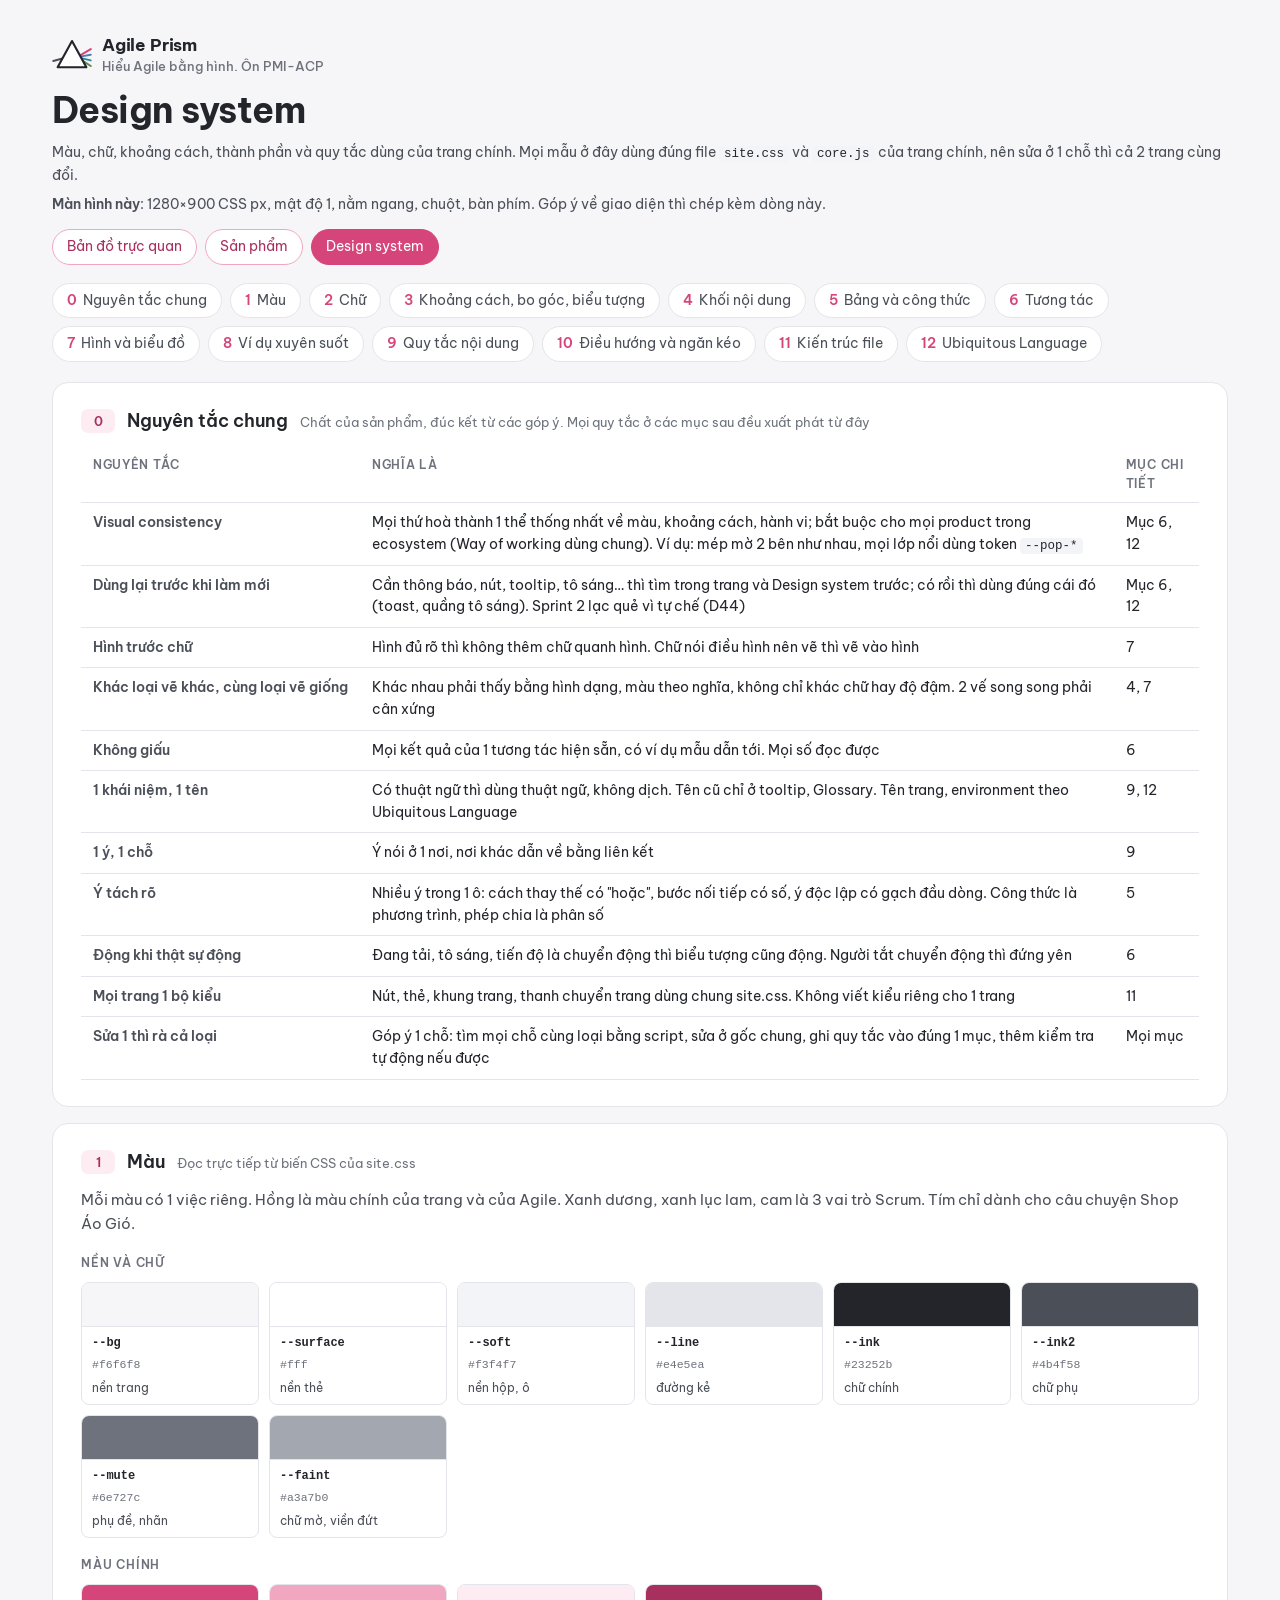
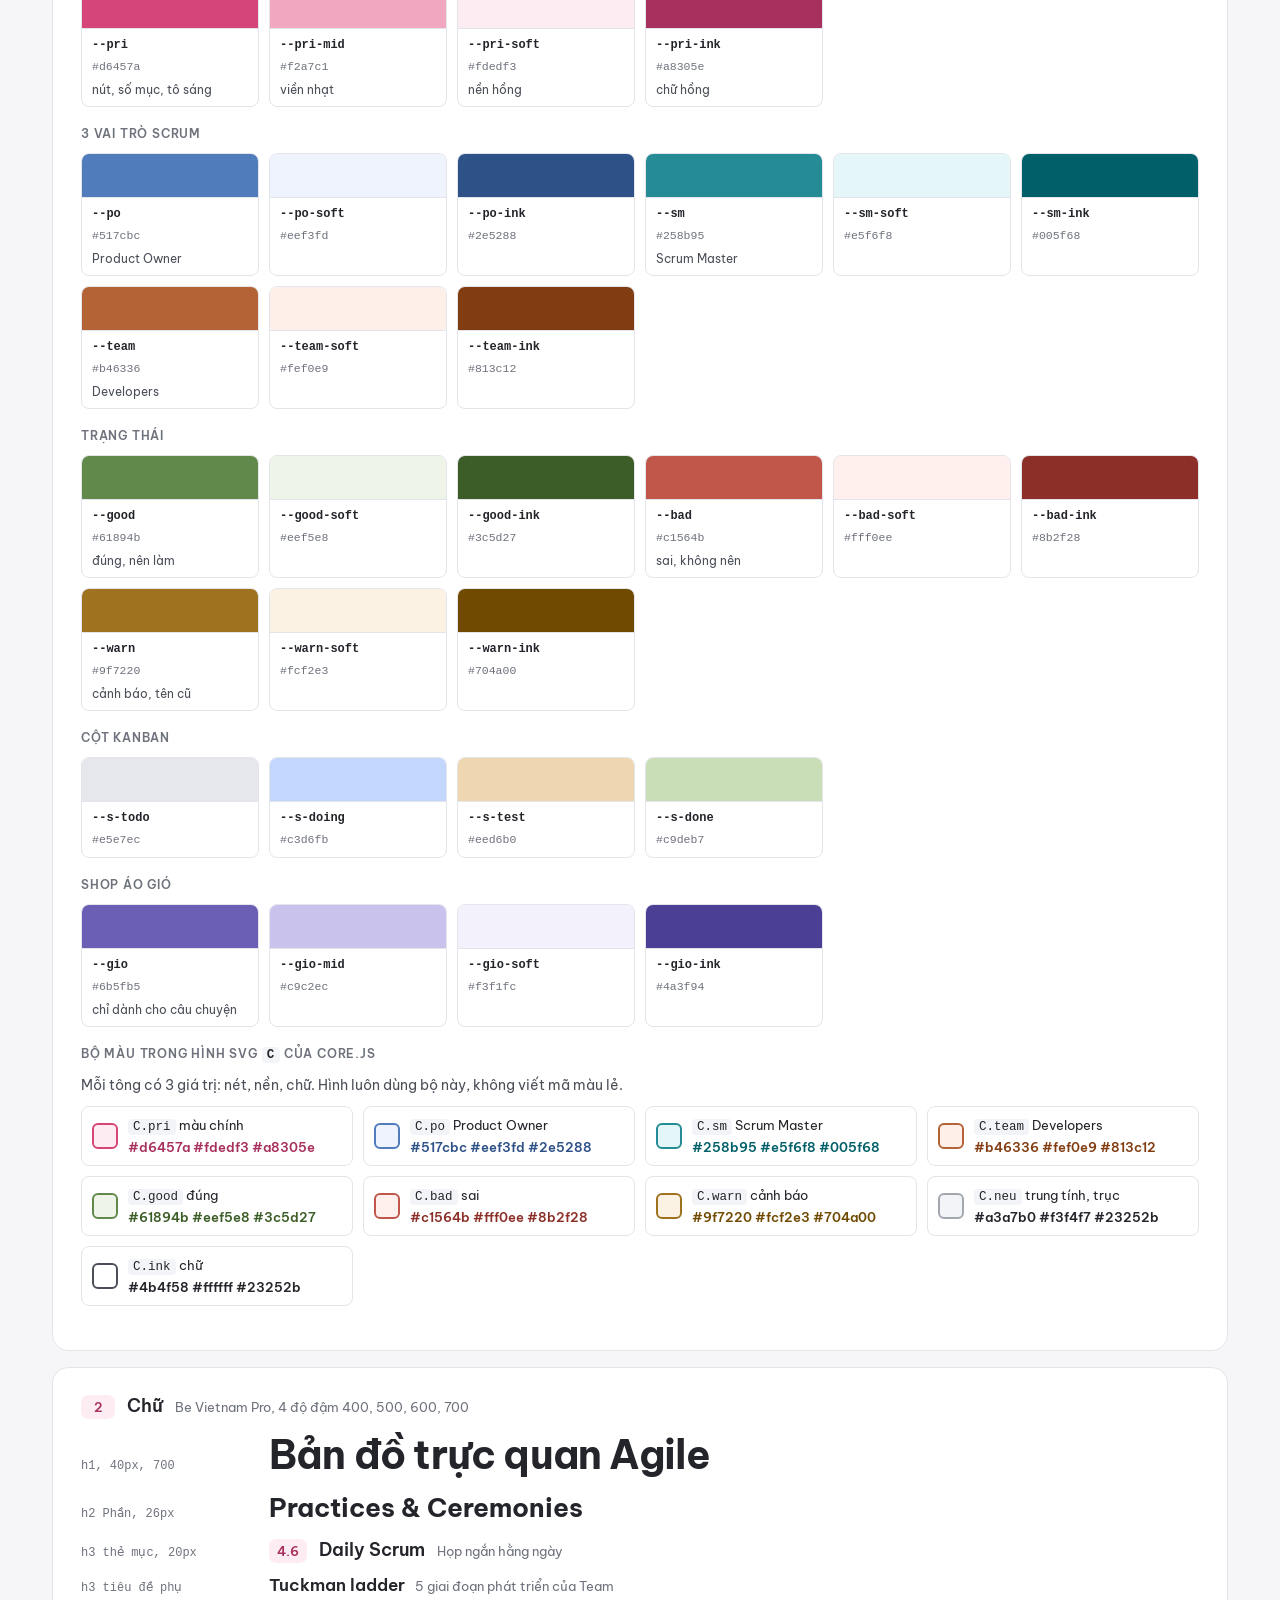
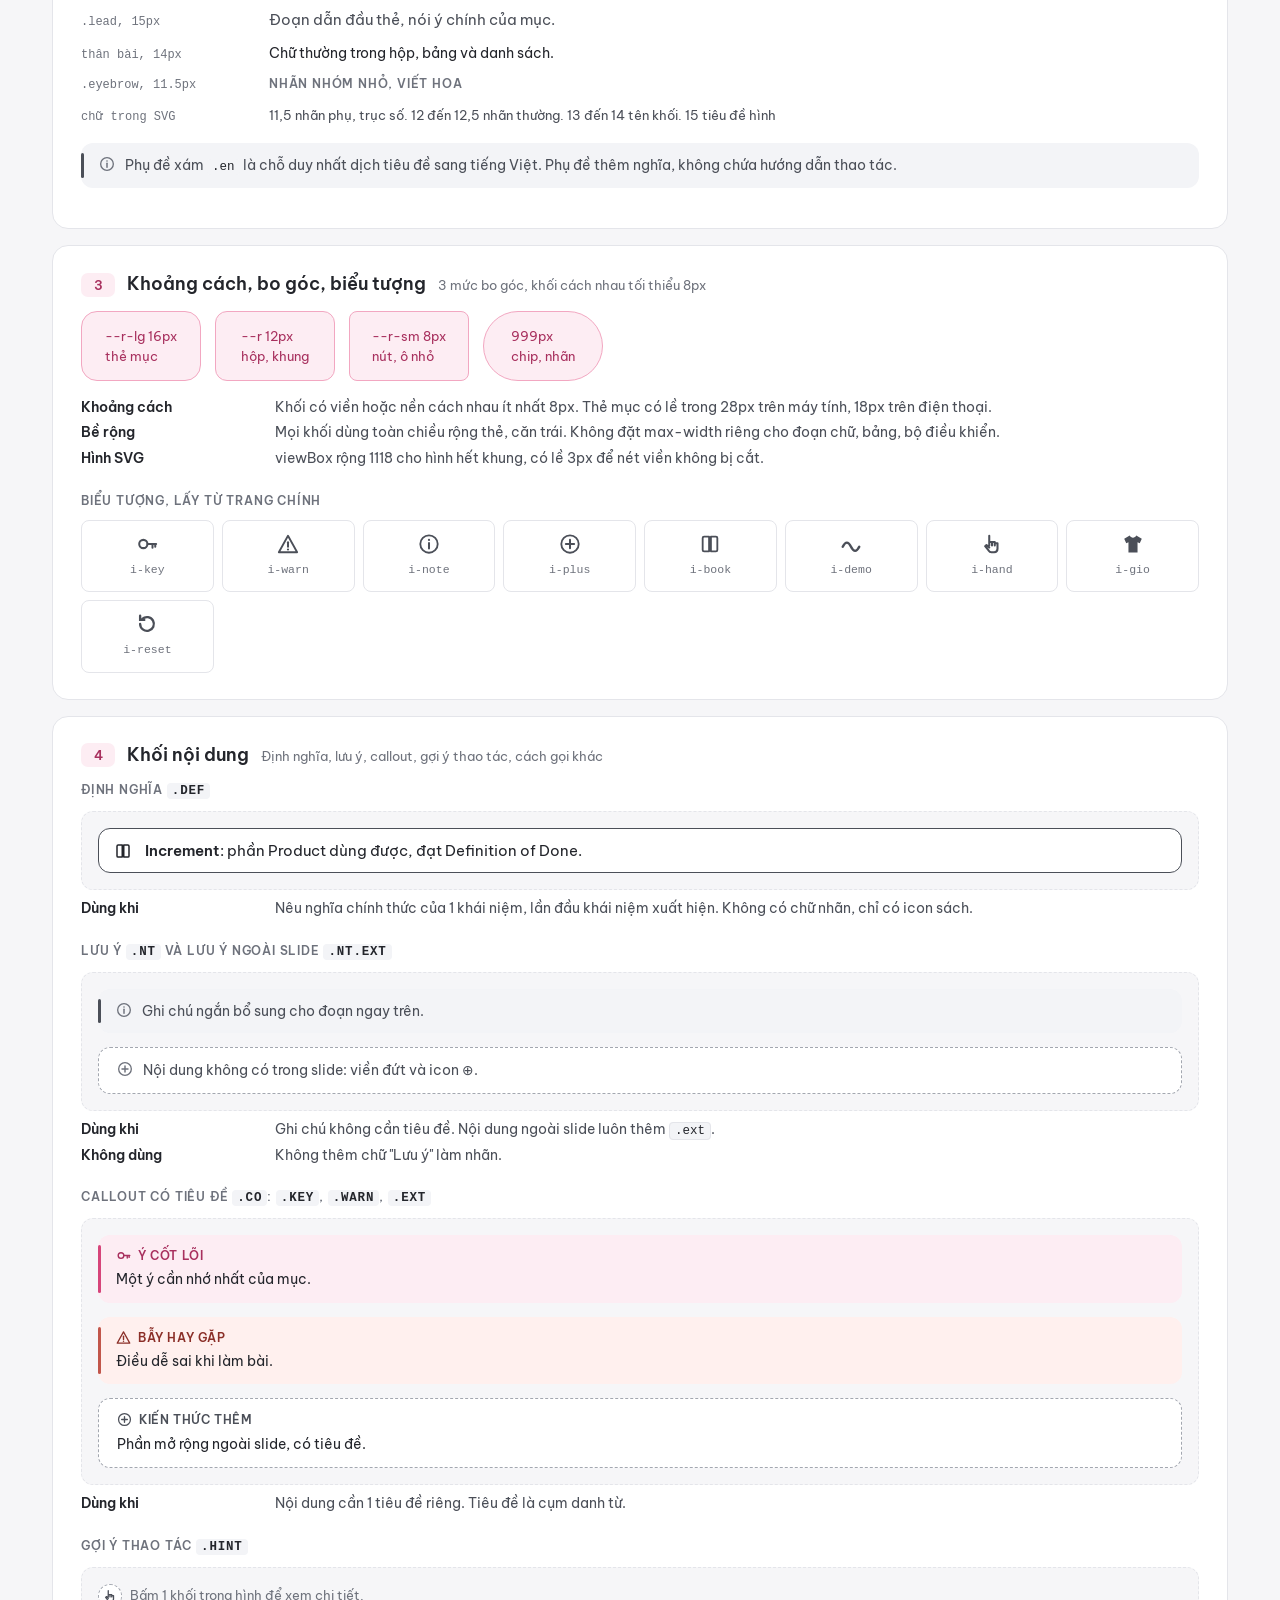
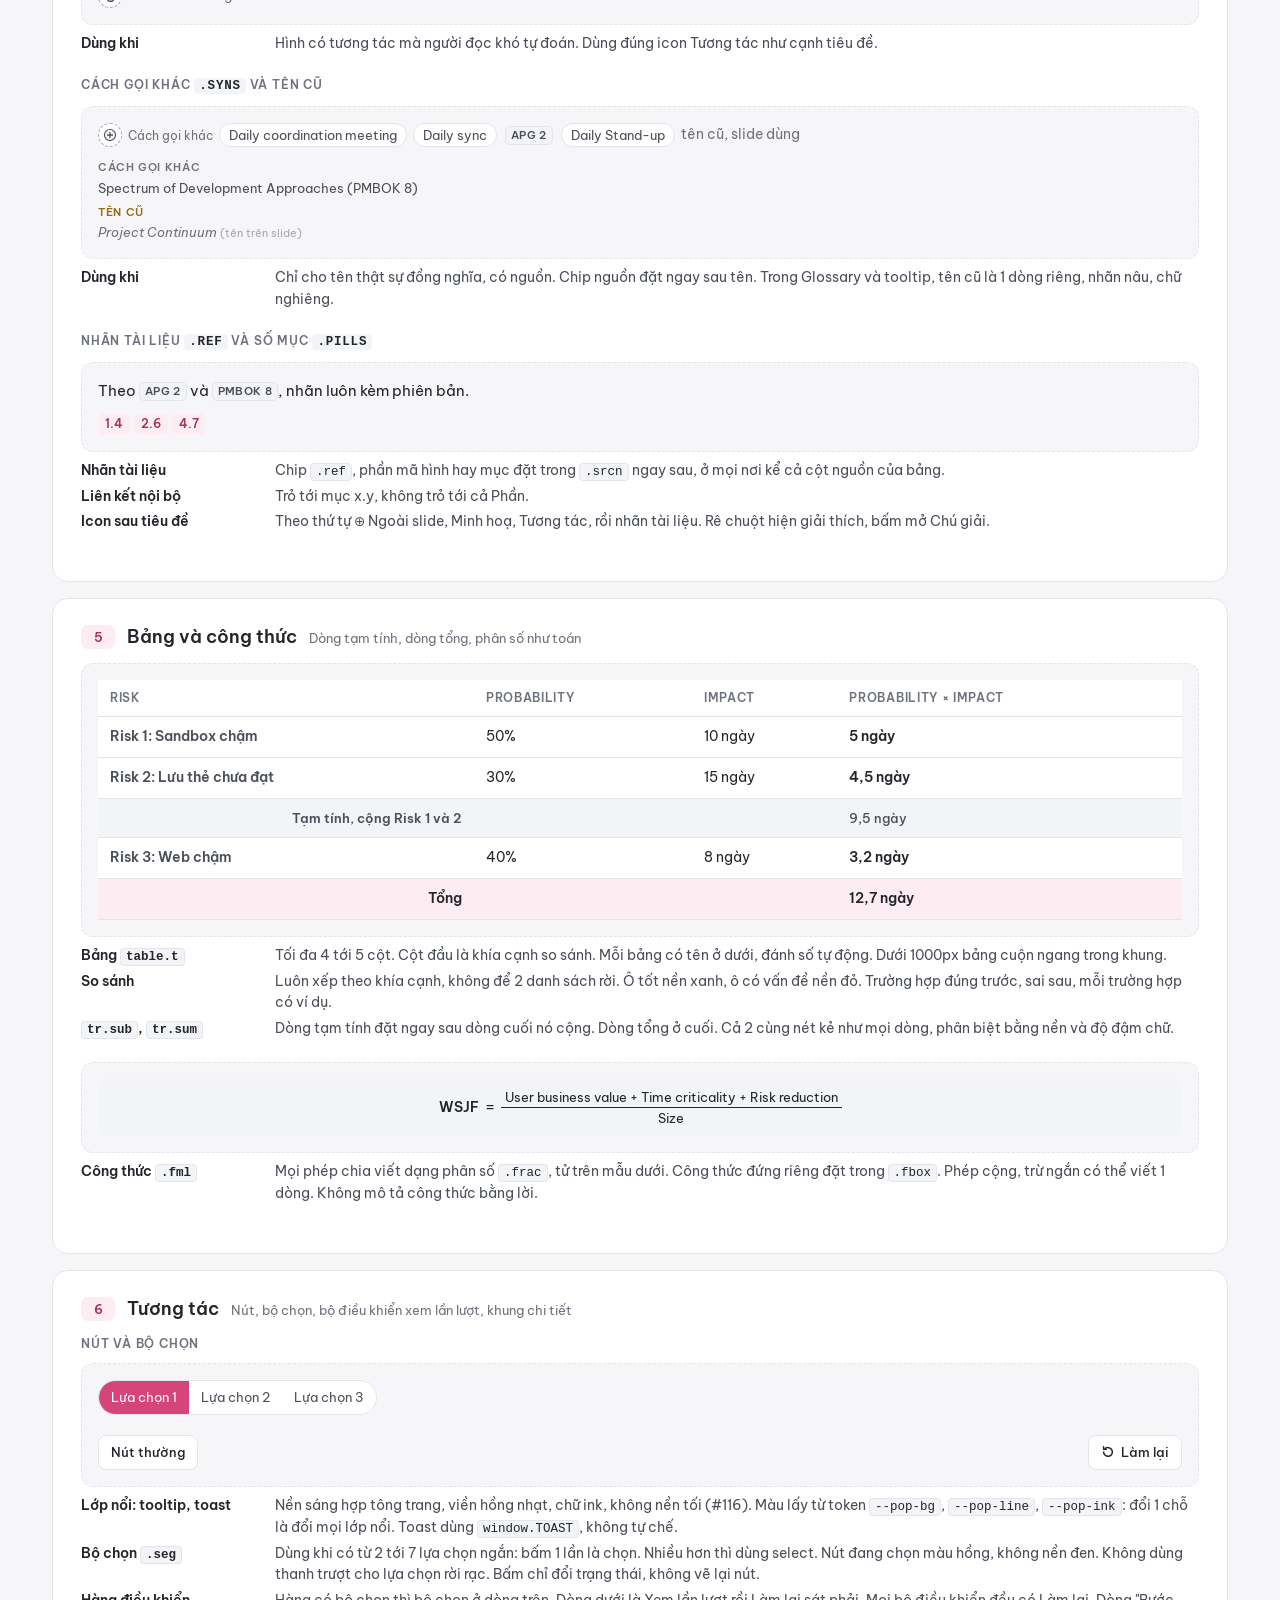
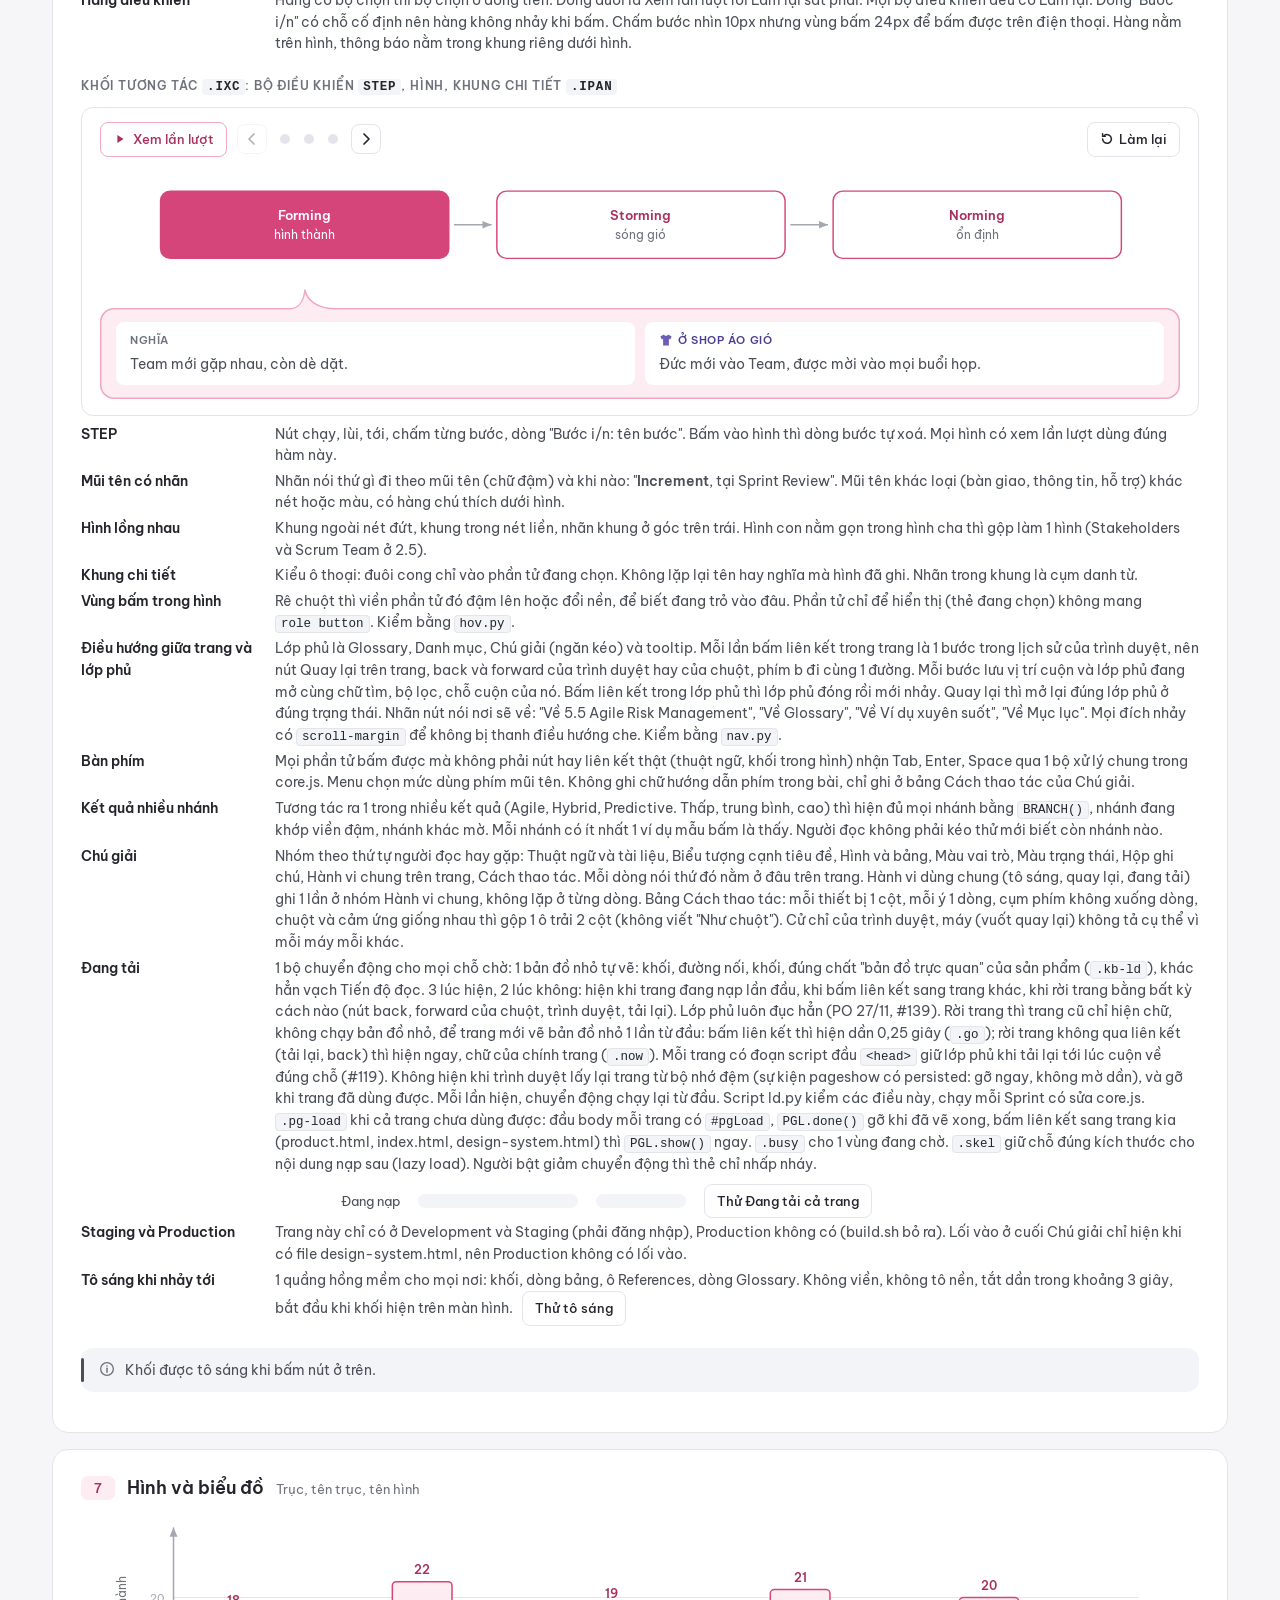
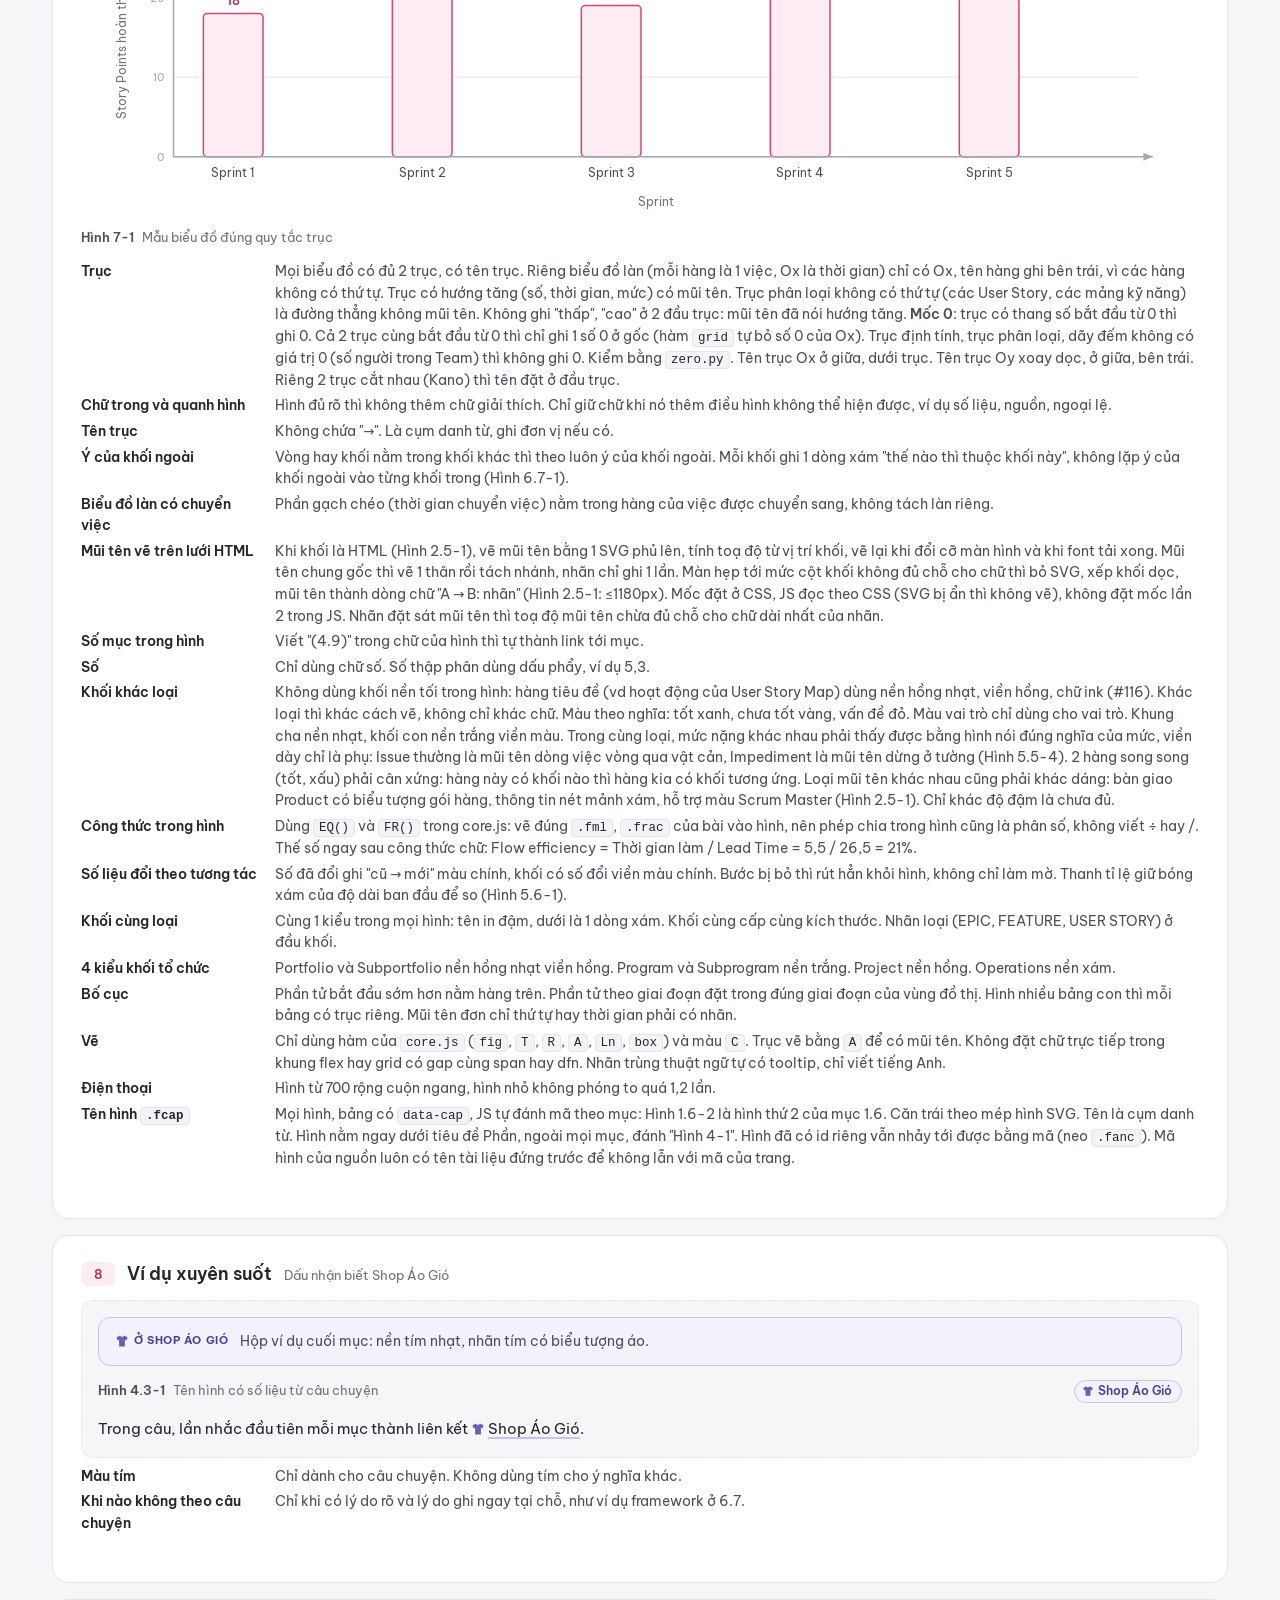
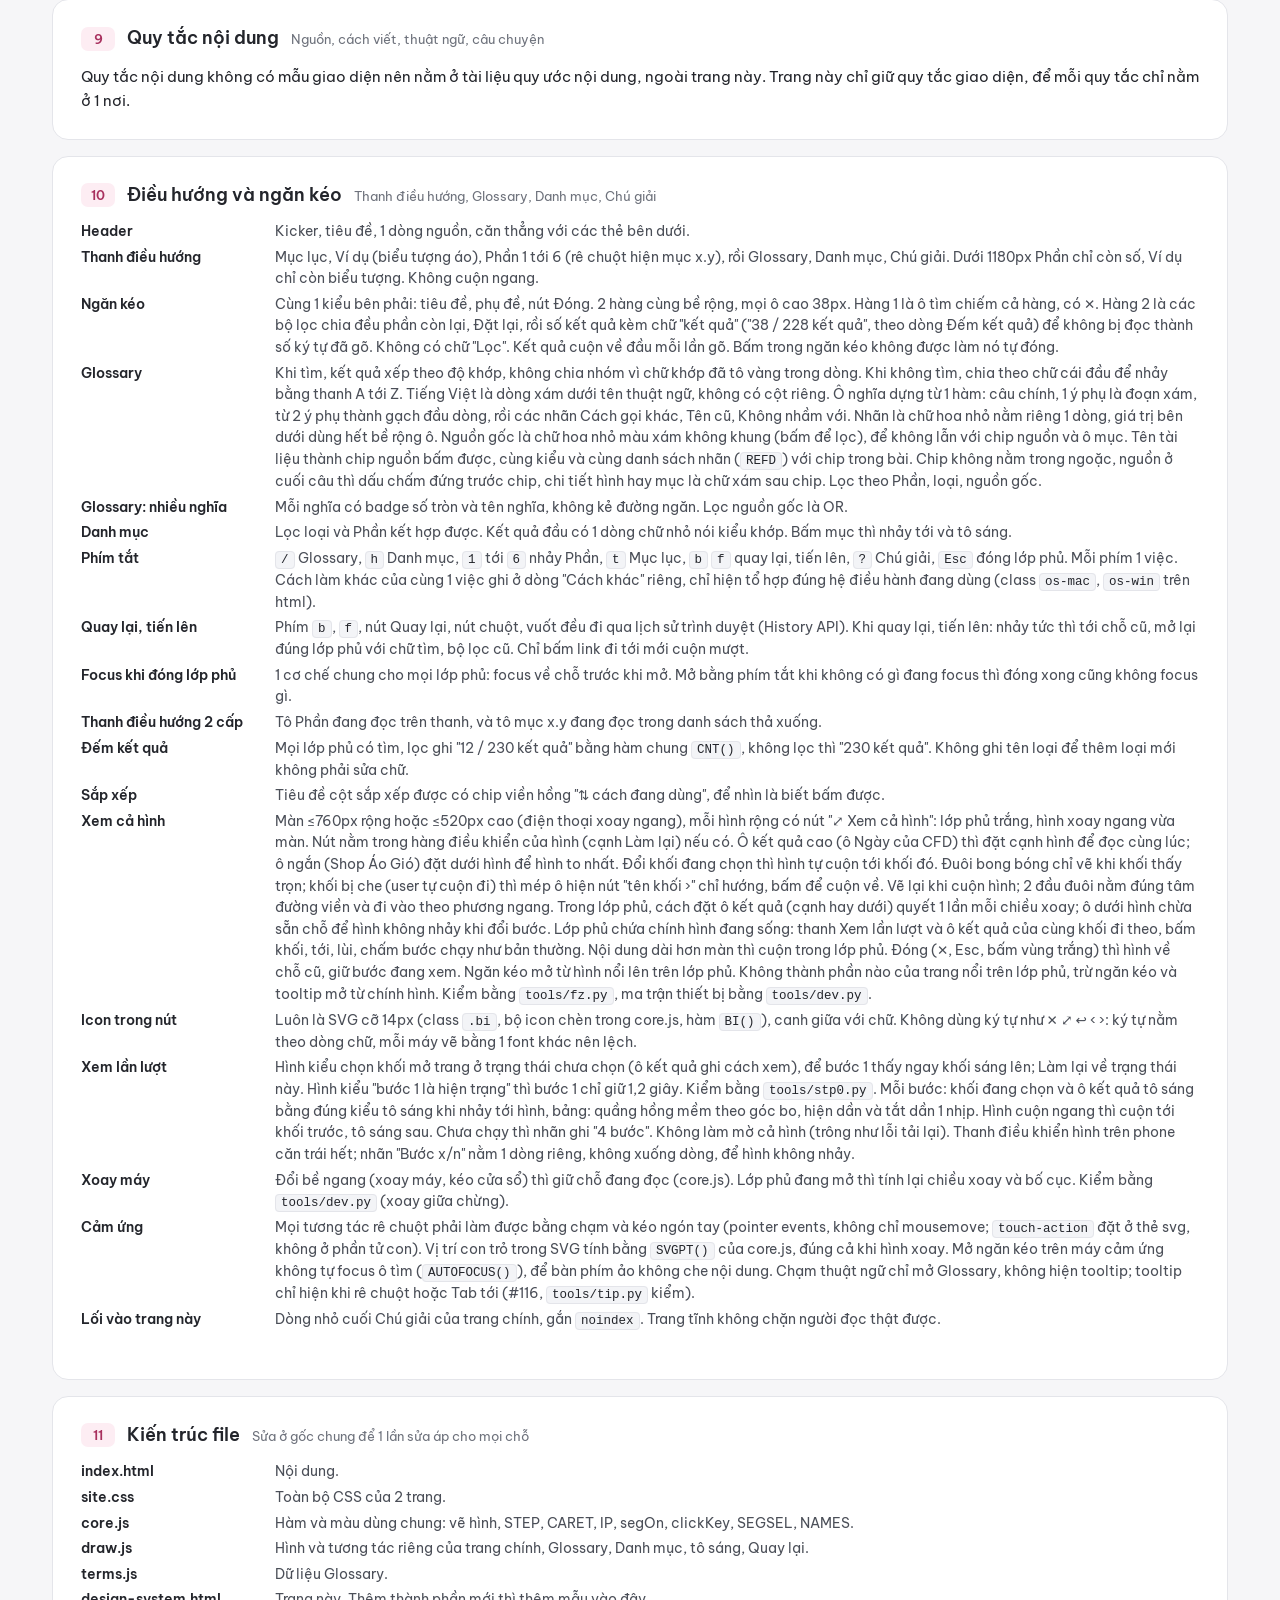
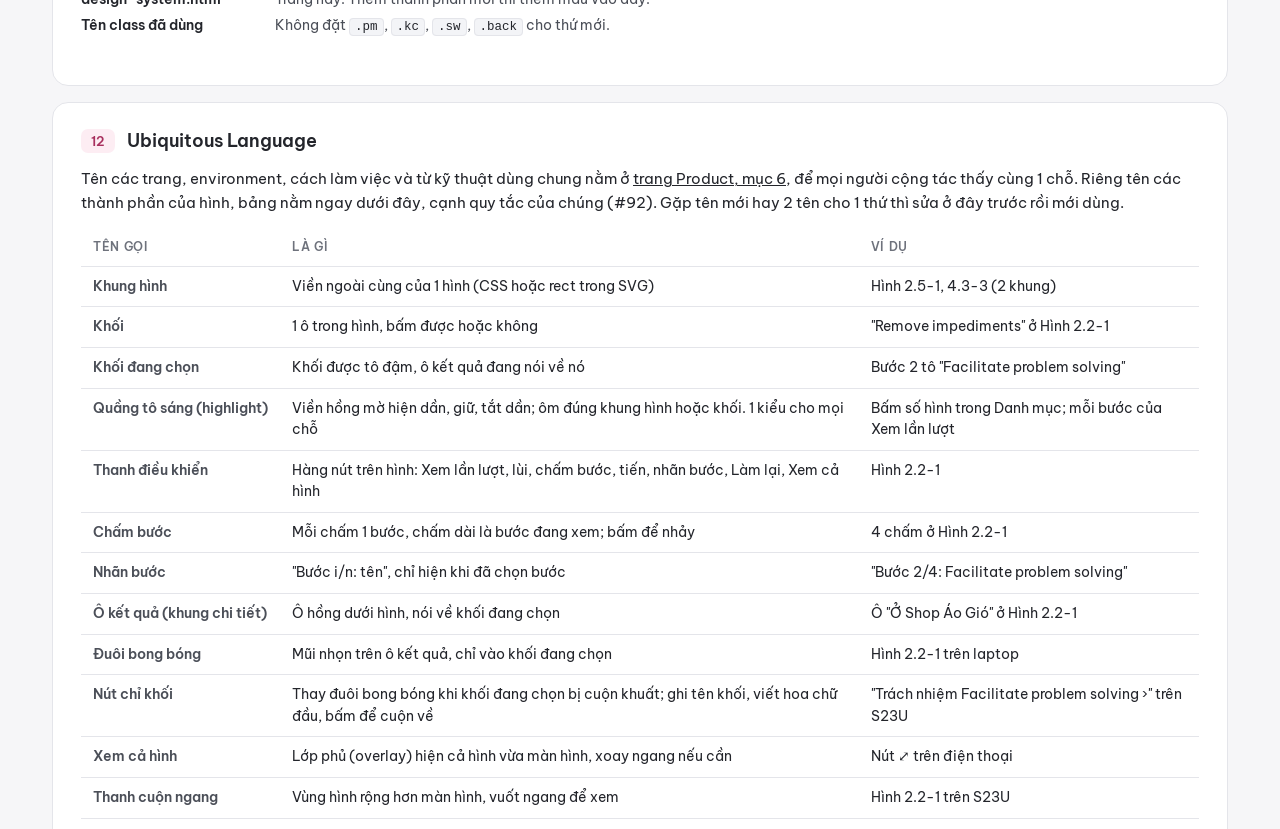
==== commit 99a1049b: "fix: lớp phủ đang tải đục hẳn mọi lúc, bản đồ nhỏ chỉ chạy 1 lần khi chuyển trang, quay lại từ bộ nh" ====
--- a/design-system.html
+++ b/design-system.html
@@ -8,7 +8,7 @@
 <link rel="preconnect" href="https://fonts.googleapis.com">
 <link href="https://fonts.googleapis.com/css2?family=Be+Vietnam+Pro:wght@400;500;600;700&display=swap" rel="stylesheet">
 <link rel="stylesheet" href="site.css">
-<script>/* tải lại có chỗ đọc đã lưu: lớp phủ đục từ lần vẽ đầu (#119); core.js gỡ khi cuộn xong */(function(){try{var n=performance.getEntriesByType('navigation')[0];if((n&&n.type==='reload'||sessionStorage.getItem('newver')!==null)&&sessionStorage.getItem('apY')!==null)document.documentElement.classList.add('ap-rl')}catch(e){}})()</script>
+<script>/* tải lại có chỗ đọc đã lưu: giữ lớp phủ từ lần vẽ đầu (#119); core.js gỡ khi cuộn xong */(function(){try{var n=performance.getEntriesByType('navigation')[0];if((n&&n.type==='reload'||sessionStorage.getItem('newver')!==null)&&sessionStorage.getItem('apY')!==null)document.documentElement.classList.add('ap-rl')}catch(e){}})()</script>
 </head>
 <body class="ds">
 <div id="pgLoad" class="pg-load" role="status" aria-live="polite"><div class="pl-box"><span class="kb-ld" aria-hidden="true"><i></i><i></i><i></i></span><span class="pl-t">Đang mở Design system</span></div></div>
@@ -138,7 +138,7 @@
     <dt>Mũi tên có nhãn</dt><dd>Nhãn nói thứ gì đi theo mũi tên (chữ đậm) và khi nào: "<b>Increment</b>, tại Sprint Review". Mũi tên khác loại (bàn giao, thông tin, hỗ trợ) khác nét hoặc màu, có hàng chú thích dưới hình.</dd><dt>Hình lồng nhau</dt><dd>Khung ngoài nét đứt, khung trong nét liền, nhãn khung ở góc trên trái. Hình con nằm gọn trong hình cha thì gộp làm 1 hình (Stakeholders và Scrum Team ở 2.5).</dd><dt>Khung chi tiết</dt><dd>Kiểu ô thoại: đuôi cong chỉ vào phần tử đang chọn. Không lặp lại tên hay nghĩa mà hình đã ghi. Nhãn trong khung là cụm danh từ.</dd><dt>Vùng bấm trong hình</dt><dd>Rê chuột thì viền phần tử đó đậm lên hoặc đổi nền, để biết đang trỏ vào đâu. Phần tử chỉ để hiển thị (thẻ đang chọn) không mang <code>role button</code>. Kiểm bằng <code>hov.py</code>.</dd><dt>Điều hướng giữa trang và lớp phủ</dt><dd>Lớp phủ là Glossary, Danh mục, Chú giải (ngăn kéo) và tooltip. Mỗi lần bấm liên kết trong trang là 1 bước trong lịch sử của trình duyệt, nên nút Quay lại trên trang, back và forward của trình duyệt hay của chuột, phím b đi cùng 1 đường. Mỗi bước lưu vị trí cuộn và lớp phủ đang mở cùng chữ tìm, bộ lọc, chỗ cuộn của nó. Bấm liên kết trong lớp phủ thì lớp phủ đóng rồi mới nhảy. Quay lại thì mở lại đúng lớp phủ ở đúng trạng thái. Nhãn nút nói nơi sẽ về: "Về 5.5 Agile Risk Management", "Về Glossary", "Về Ví dụ xuyên suốt", "Về Mục lục". Mọi đích nhảy có <code>scroll-margin</code> để không bị thanh điều hướng che. Kiểm bằng <code>nav.py</code>.</dd><dt>Bàn phím</dt><dd>Mọi phần tử bấm được mà không phải nút hay liên kết thật (thuật ngữ, khối trong hình) nhận Tab, Enter, Space qua 1 bộ xử lý chung trong core.js. Menu chọn mức dùng phím mũi tên. Không ghi chữ hướng dẫn phím trong bài, chỉ ghi ở bảng Cách thao tác của Chú giải.</dd>
     <dt>Kết quả nhiều nhánh</dt><dd>Tương tác ra 1 trong nhiều kết quả (Agile, Hybrid, Predictive. Thấp, trung bình, cao) thì hiện đủ mọi nhánh bằng <code>BRANCH()</code>, nhánh đang khớp viền đậm, nhánh khác mờ. Mỗi nhánh có ít nhất 1 ví dụ mẫu bấm là thấy. Người đọc không phải kéo thử mới biết còn nhánh nào.</dd>
     <dt>Chú giải</dt><dd>Nhóm theo thứ tự người đọc hay gặp: Thuật ngữ và tài liệu, Biểu tượng cạnh tiêu đề, Hình và bảng, Màu vai trò, Màu trạng thái, Hộp ghi chú, Hành vi chung trên trang, Cách thao tác. Mỗi dòng nói thứ đó nằm ở đâu trên trang. Hành vi dùng chung (tô sáng, quay lại, đang tải) ghi 1 lần ở nhóm Hành vi chung, không lặp ở từng dòng. Bảng Cách thao tác: mỗi thiết bị 1 cột, mỗi ý 1 dòng, cụm phím không xuống dòng, chuột và cảm ứng giống nhau thì gộp 1 ô trải 2 cột (không viết "Như chuột"). Cử chỉ của trình duyệt, máy (vuốt quay lại) không tả cụ thể vì mỗi máy mỗi khác.</dd>
-    <dt>Đang tải</dt><dd>1 bộ chuyển động cho mọi chỗ chờ: 1 bản đồ nhỏ tự vẽ: khối, đường nối, khối, đúng chất "bản đồ trực quan" của sản phẩm (<code>.kb-ld</code>), khác hẳn vạch Tiến độ đọc. 3 lúc hiện, 2 lúc không: hiện khi trang đang nạp lần đầu, khi bấm liên kết sang trang khác, khi rời trang bằng bất kỳ cách nào (nút back, forward của chuột, trình duyệt, tải lại). Rời trang không qua liên kết thì hiện ngay, đục hẳn, không mờ dần (<code>.now</code>), chữ của chính trang, để khớp lớp phủ đục của trang mới khi tải lại; mỗi trang có đoạn script đầu <code>&lt;head&gt;</code> làm lớp phủ đục từ khung đầu khi tải lại (#119, #139). Không hiện khi trình duyệt lấy lại trang từ bộ nhớ đệm (sự kiện pageshow có persisted), và gỡ ngay khi trang đã dùng được. Mỗi lần hiện, chuyển động chạy lại từ đầu. Script ld.py kiểm các điều này, chạy mỗi Sprint có sửa core.js. <code>.pg-load</code> khi cả trang chưa dùng được: đầu body mỗi trang có <code>#pgLoad</code>, <code>PGL.done()</code> gỡ khi đã vẽ xong, bấm liên kết sang trang kia (index.html, design-system.html) thì <code>PGL.show()</code> ngay. <code>.busy</code> cho 1 vùng đang chờ. <code>.skel</code> giữ chỗ đúng kích thước cho nội dung nạp sau (lazy load). Người bật giảm chuyển động thì thẻ chỉ nhấp nháy.
+    <dt>Đang tải</dt><dd>1 bộ chuyển động cho mọi chỗ chờ: 1 bản đồ nhỏ tự vẽ: khối, đường nối, khối, đúng chất "bản đồ trực quan" của sản phẩm (<code>.kb-ld</code>), khác hẳn vạch Tiến độ đọc. 3 lúc hiện, 2 lúc không: hiện khi trang đang nạp lần đầu, khi bấm liên kết sang trang khác, khi rời trang bằng bất kỳ cách nào (nút back, forward của chuột, trình duyệt, tải lại). Lớp phủ luôn đục hẳn (PO 27/11, #139). Rời trang thì trang cũ chỉ hiện chữ, không chạy bản đồ nhỏ, để trang mới vẽ bản đồ nhỏ 1 lần từ đầu: bấm liên kết thì hiện dần 0,25 giây (<code>.go</code>); rời trang không qua liên kết (tải lại, back) thì hiện ngay, chữ của chính trang (<code>.now</code>). Mỗi trang có đoạn script đầu <code>&lt;head&gt;</code> giữ lớp phủ khi tải lại tới lúc cuộn về đúng chỗ (#119). Không hiện khi trình duyệt lấy lại trang từ bộ nhớ đệm (sự kiện pageshow có persisted: gỡ ngay, không mờ dần), và gỡ khi trang đã dùng được. Mỗi lần hiện, chuyển động chạy lại từ đầu. Script ld.py kiểm các điều này, chạy mỗi Sprint có sửa core.js. <code>.pg-load</code> khi cả trang chưa dùng được: đầu body mỗi trang có <code>#pgLoad</code>, <code>PGL.done()</code> gỡ khi đã vẽ xong, bấm liên kết sang trang kia (product.html, index.html, design-system.html) thì <code>PGL.show()</code> ngay. <code>.busy</code> cho 1 vùng đang chờ. <code>.skel</code> giữ chỗ đúng kích thước cho nội dung nạp sau (lazy load). Người bật giảm chuyển động thì thẻ chỉ nhấp nháy.
       <span style="display:flex;gap:18px;align-items:center;margin-top:8px"><span class="busy"><span class="kb-ld" aria-hidden="true"><i></i><i></i><i></i></span>Đang nạp</span><span class="skel" style="width:160px;height:14px;display:inline-block"></span><span class="skel" style="width:90px;height:14px;display:inline-block"></span><button type="button" class="btn" onclick="PGL.show('Thử Đang tải');setTimeout(PGL.done,1600)">Thử Đang tải cả trang</button></span></dd>
     <dt>Staging và Production</dt><dd>Trang này chỉ có ở Development và Staging (phải đăng nhập), Production không có (build.sh bỏ ra). Lối vào ở cuối Chú giải chỉ hiện khi có file design-system.html, nên Production không có lối vào.</dd>
     <dt>Tô sáng khi nhảy tới</dt><dd>1 quầng hồng mềm cho mọi nơi: khối, dòng bảng, ô References, dòng Glossary. Không viền, không tô nền, tắt dần trong khoảng 3 giây, bắt đầu khi khối hiện trên màn hình. <button type="button" class="btn" id="dsHl" style="margin-left:6px">Thử tô sáng</button></dd></dl>
--- a/site.css
+++ b/site.css
@@ -1067,11 +1067,11 @@
 .rm-sn{margin:12px 4px 0;font-size:11.5px;font-weight:400;line-height:1.4;color:#4a3f94;text-align:left}
 .rm-cust .rm-sn svg.gm{display:inline-block;width:13px;height:13px;margin:0 4px -2px 0;color:inherit}
 /* Vòng 31: LOADING. 3 dạng, cùng 1 bộ chuyển động (thẻ Kanban chạy To do → Doing → Done), khác hẳn vạch Tiến độ đọc:
-   .pg-load  cả trang chưa tương tác được (mở trang, chuyển trang). Lớp phủ mờ, khối giữa màn hình
+   .pg-load  cả trang chưa tương tác được (mở trang, chuyển trang). Lớp phủ đục hẳn mọi lúc (#139, PO 27/11), khối giữa màn hình
    .busy     1 vùng đang chờ (ví dụ nút vừa bấm, ngăn kéo đang nạp). Bộ thẻ nhỏ đặt tại chỗ
    .skel     khung xương: giữ chỗ đúng kích thước nội dung sắp nạp (lazy load), ánh sáng quét ngang */
-.pg-load{position:fixed;inset:0;z-index:9999;display:grid;place-items:center;background:color-mix(in srgb,var(--bg,#fafafb) 86%,transparent);backdrop-filter:blur(2px);transition:opacity .25s}
-.pg-load.out{opacity:0;pointer-events:none}html.ap-rl .pg-load{background:var(--bg,#fafafb)!important;backdrop-filter:none}.pg-load.now{transition:none;background:var(--bg,#fafafb)!important;backdrop-filter:none}/* rời trang không qua liên kết (tải lại, back): hiện ngay, đục hẳn, khớp lớp phủ của trang mới (#139) *//* tải lại: đục hẳn để không thấy trang nhảy về đầu (#119) */
+.pg-load{position:fixed;inset:0;z-index:9999;display:grid;place-items:center;background:var(--bg,#fafafb);transition:opacity .25s}
+.pg-load.out{opacity:0;pointer-events:none}.pg-load.now{transition:none}.pg-load.now .kb-ld,.pg-load.go .kb-ld{visibility:hidden}/* rời trang không qua liên kết (tải lại, back) và quay lại từ bộ nhớ đệm: hiện, gỡ ngay không mờ dần; không chạy bản đồ nhỏ ở trang cũ, để trang mới vẽ 1 lần từ đầu, không thấy chạy lại 2 lần (#139) *//* tải lại: lớp phủ giữ tới khi cuộn về đúng chỗ (html.ap-rl, #119) */
 .pl-box{display:flex;flex-direction:column;align-items:center;gap:10px;padding:18px 22px;background:var(--surface,#fff);border:1px solid var(--line,#e4e5ea);border-radius:14px;box-shadow:0 8px 28px rgba(35,37,43,.08)}
 .kb-ld{position:relative;width:96px;height:34px;display:grid;grid-template-columns:repeat(3,1fr);gap:4px}
 .kb-ld::before,.kb-ld::after{content:"";position:absolute;top:0;bottom:0;width:1px;background:var(--line,#e4e5ea)}
@@ -1149,7 +1149,6 @@
 .c-seq li+li{margin-top:5px}
 .c-seq li::before{content:counter(cs);position:absolute;left:0;top:1px;width:16px;height:16px;border-radius:50%;background:var(--soft);border:1px solid var(--line);font-size:10px;font-weight:600;line-height:15px;text-align:center;color:var(--ink2)}
 /* Đang tải: khối chỉ báo nằm trên lớp phủ, không thành thẻ nổi riêng */
-.pg-load{background:color-mix(in srgb,var(--bg,#fafafb) 92%,transparent)}
 .pl-box{background:none!important;border:0!important;box-shadow:none!important;padding:0!important}
 .pg-load .kb-ld{transform:scale(1.25)}
 .pg-load .pl-t{font-size:13.5px;margin-top:4px}
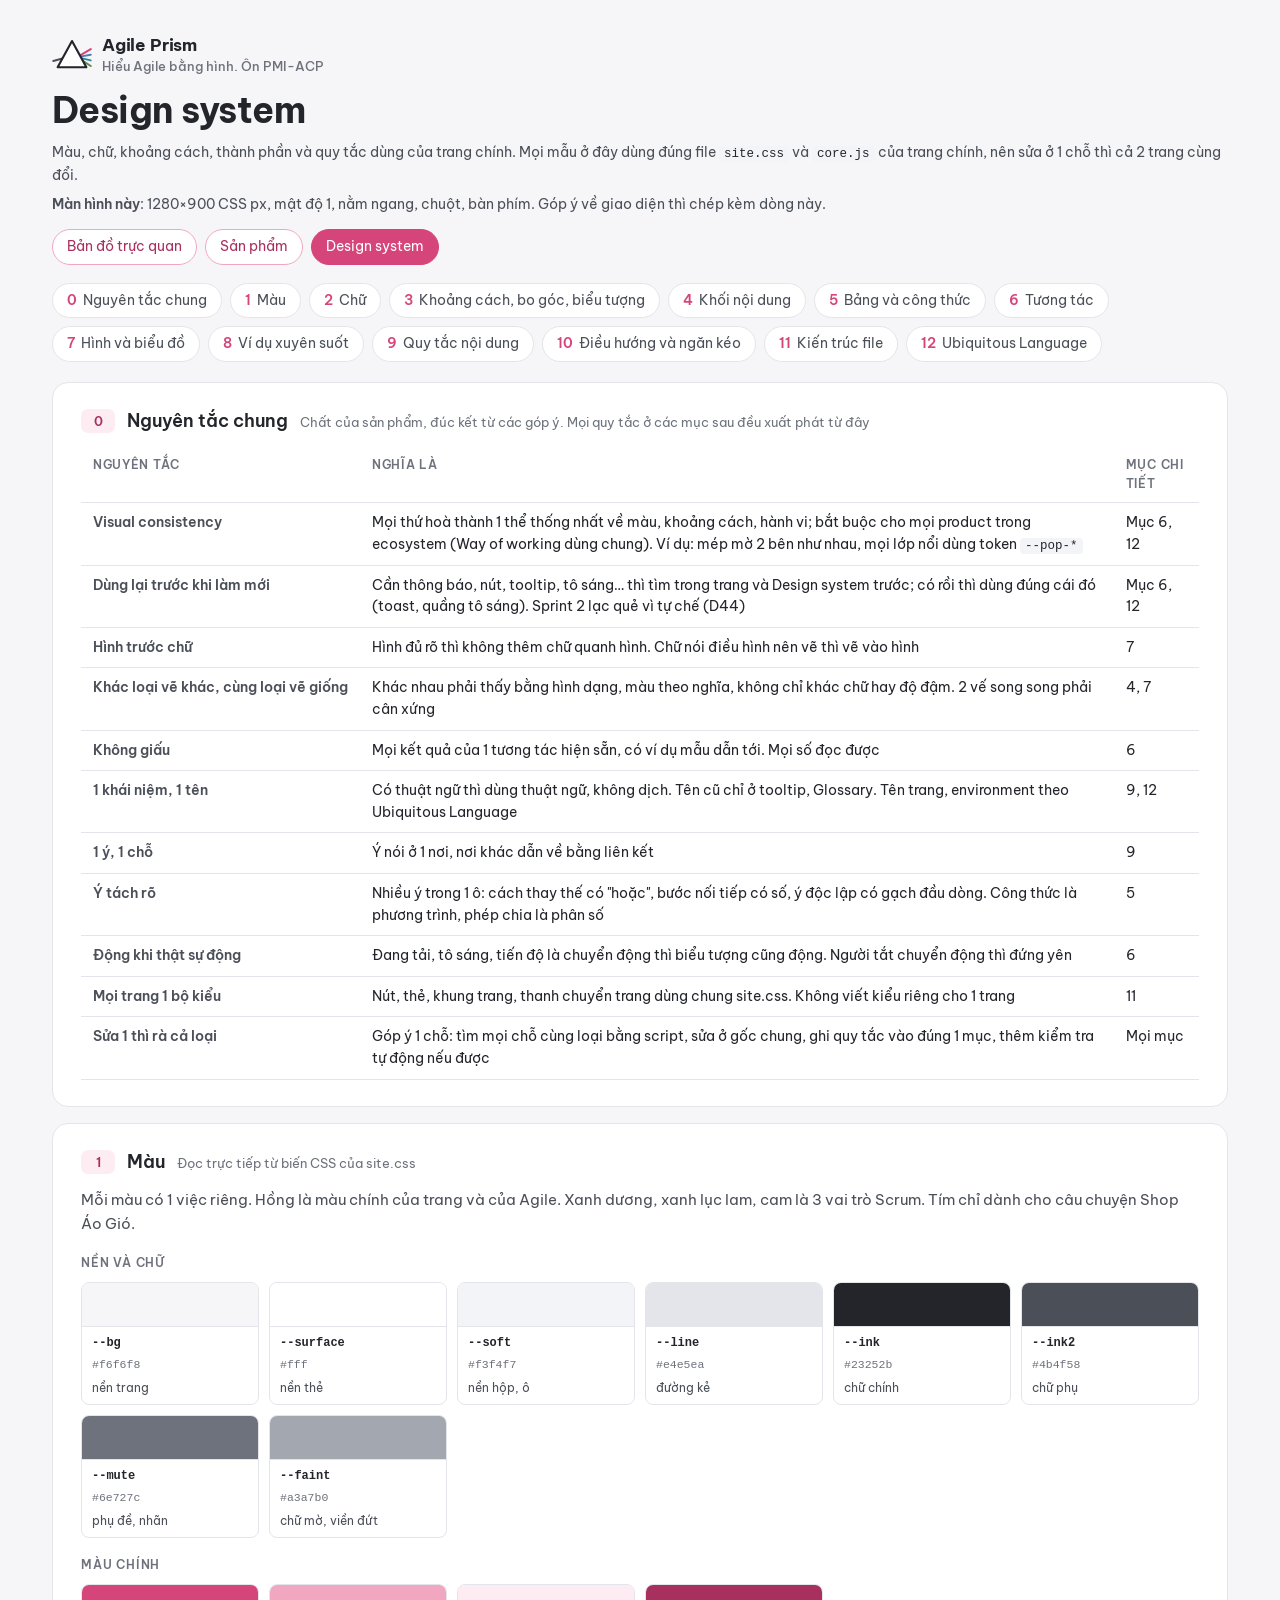
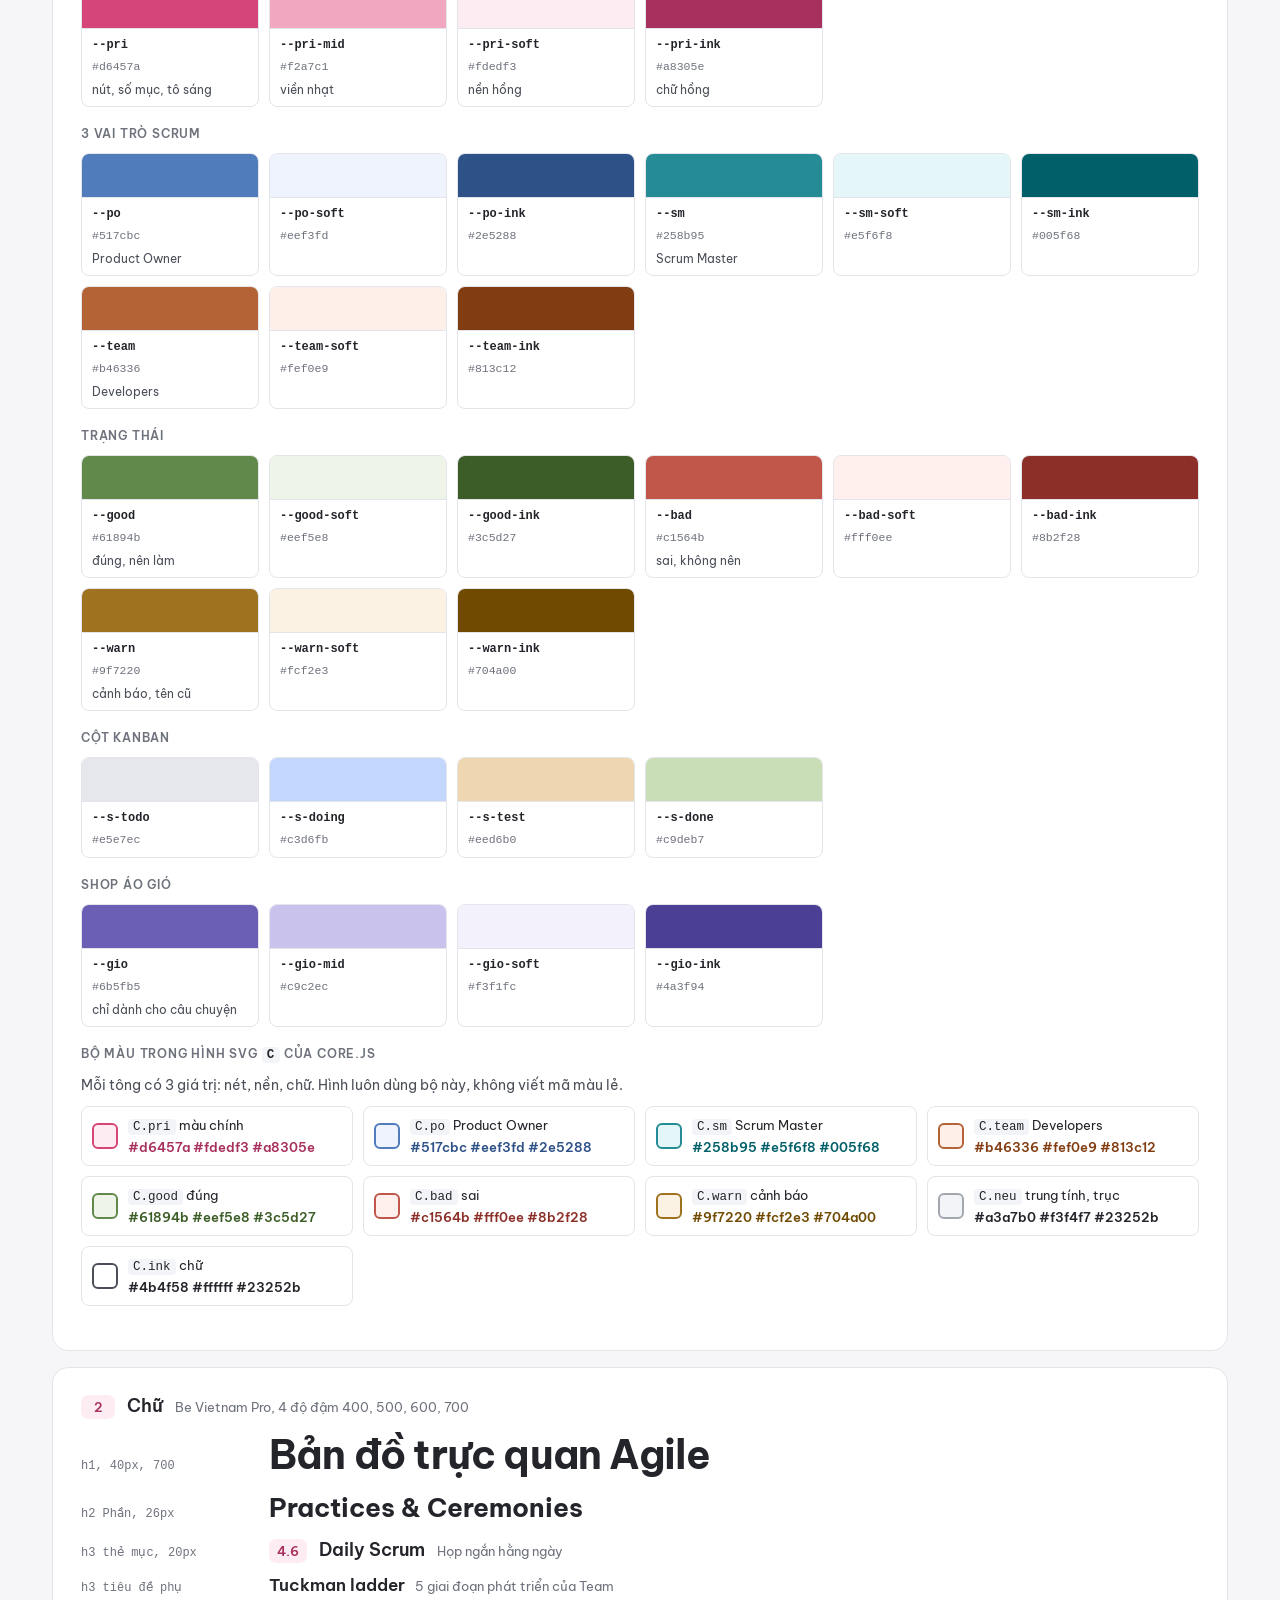
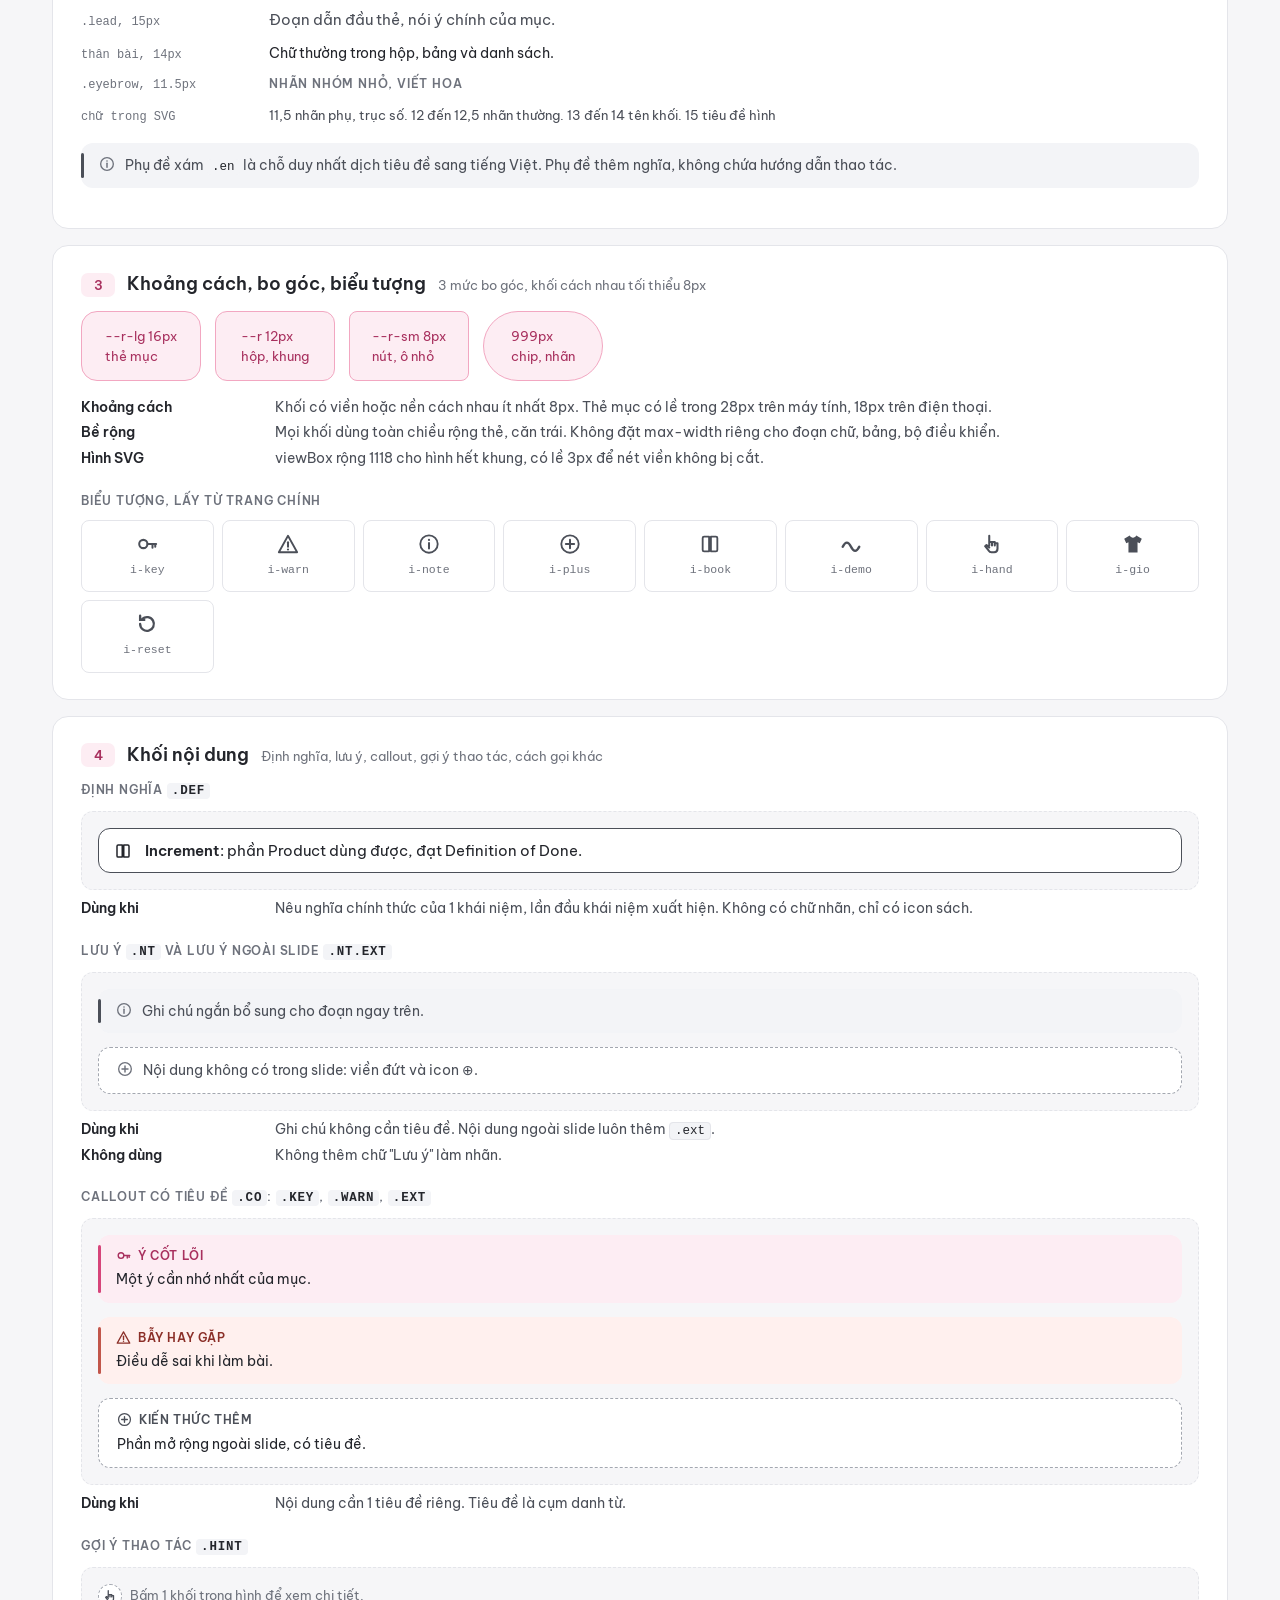
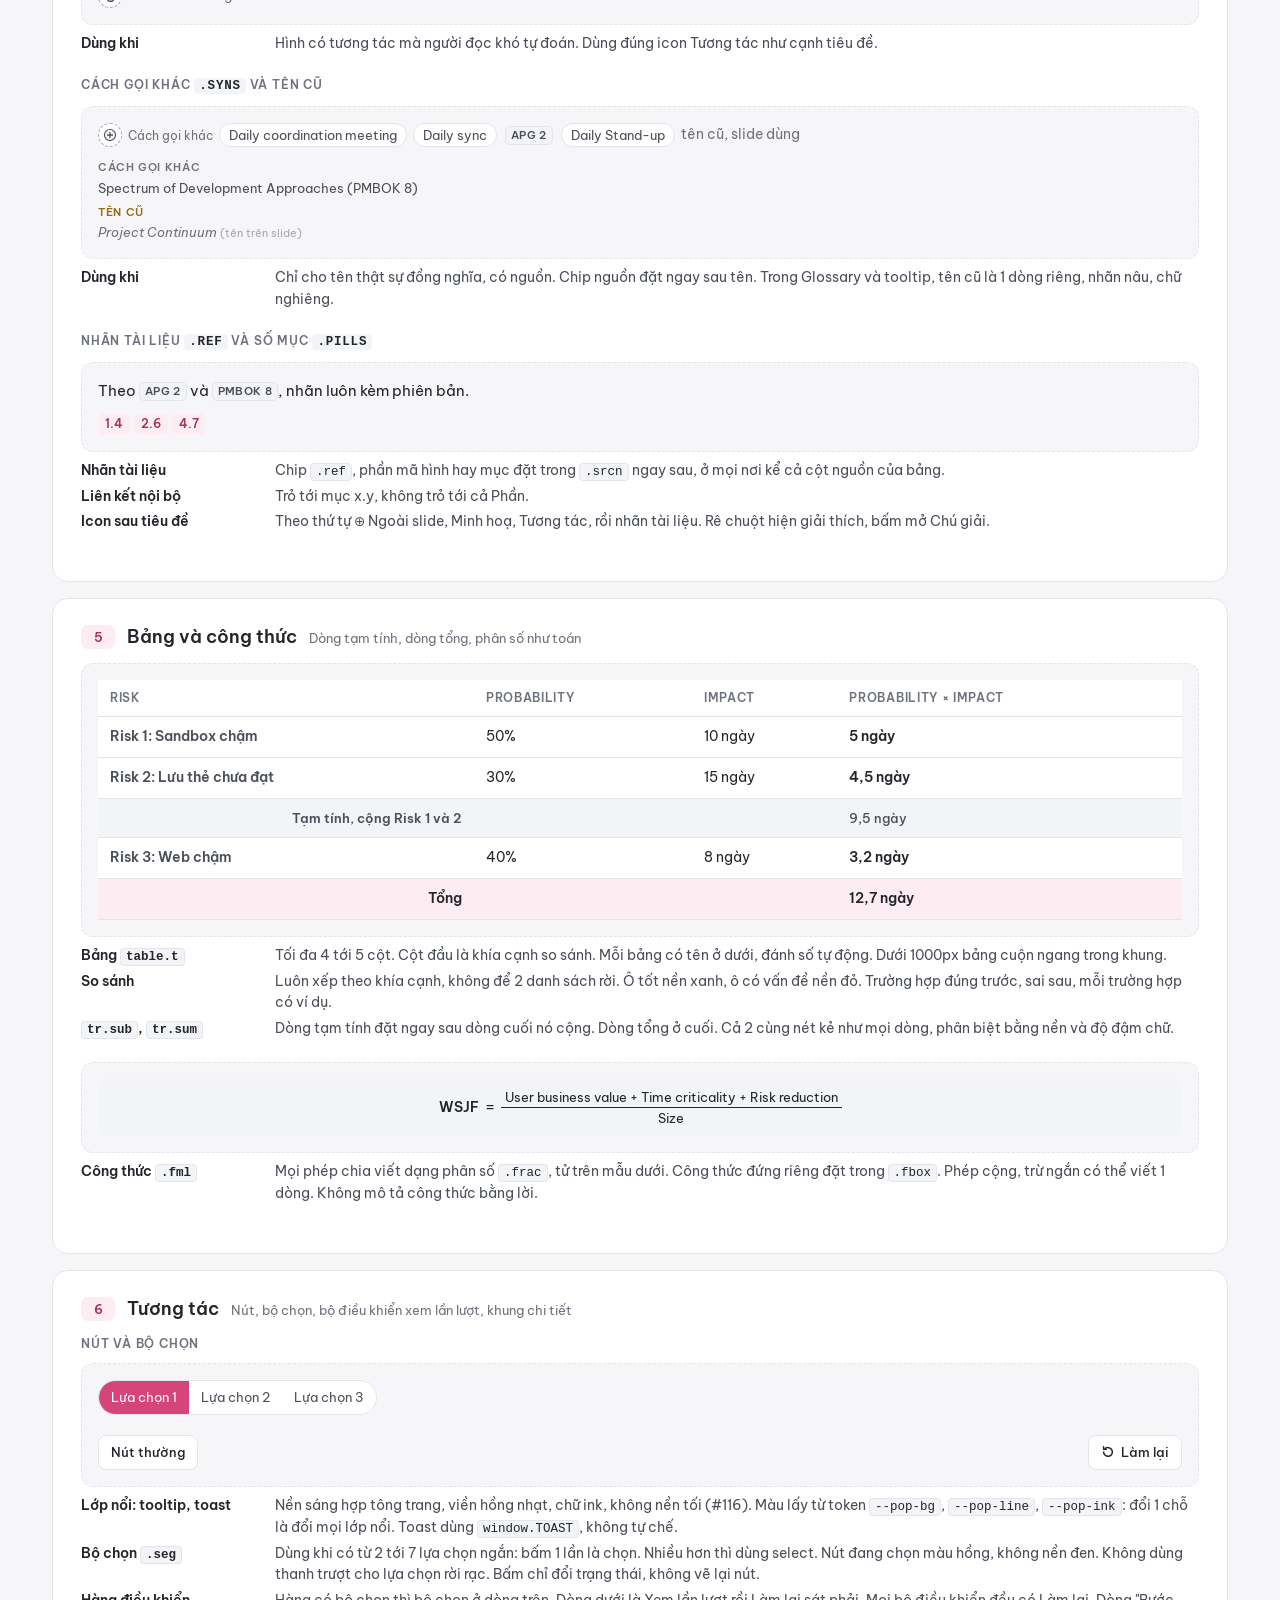
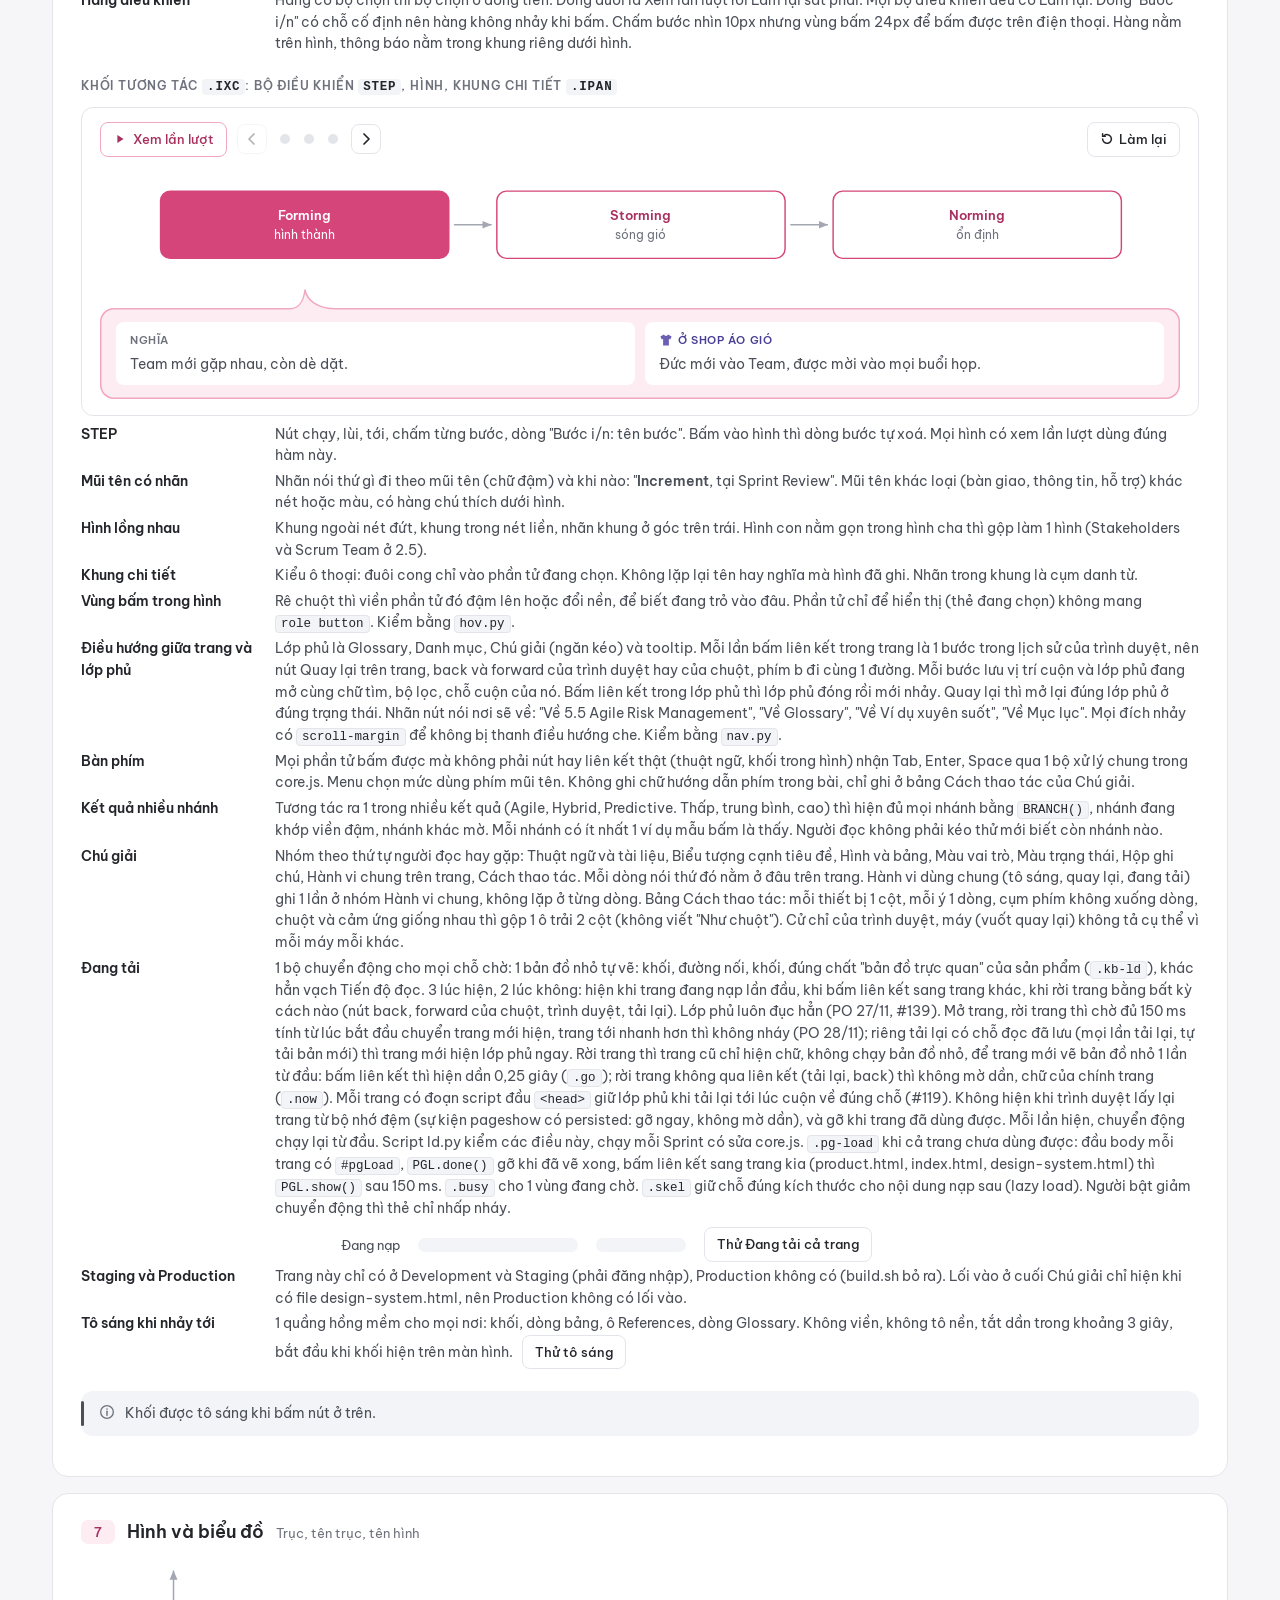
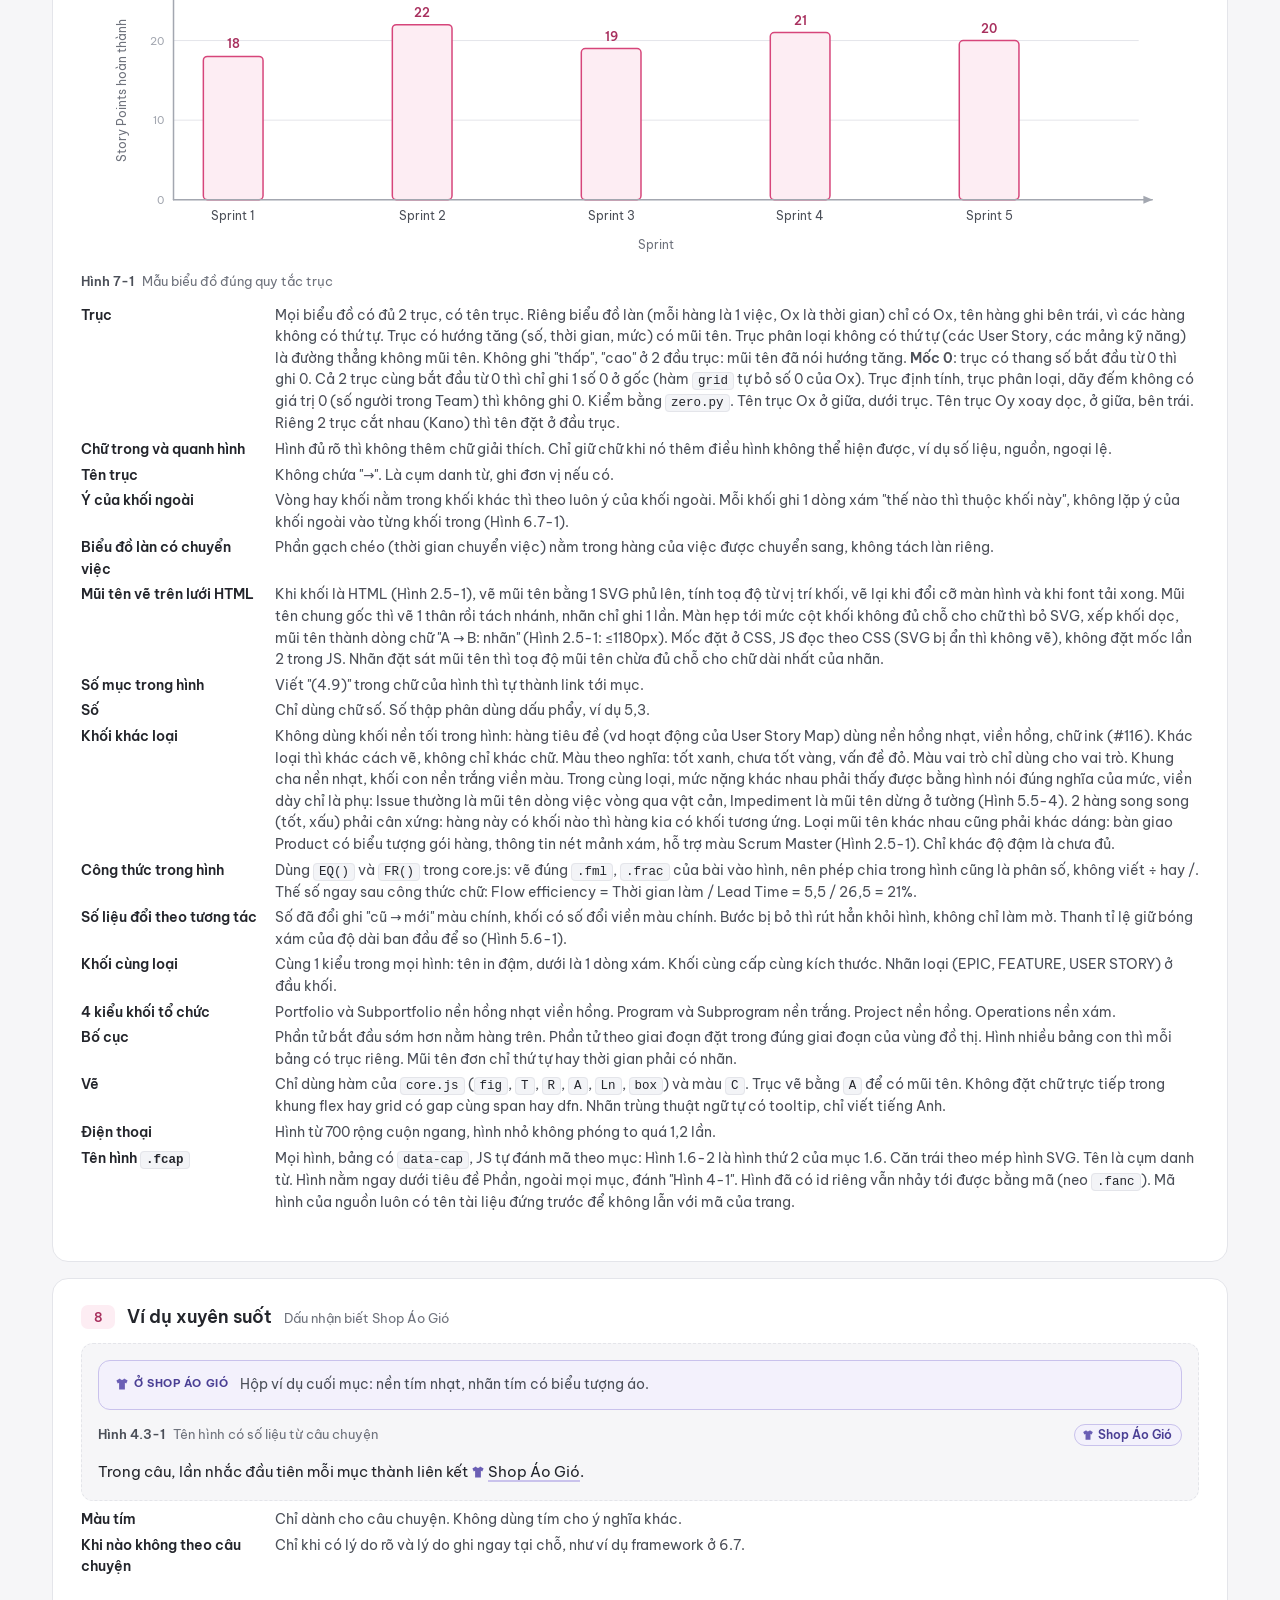
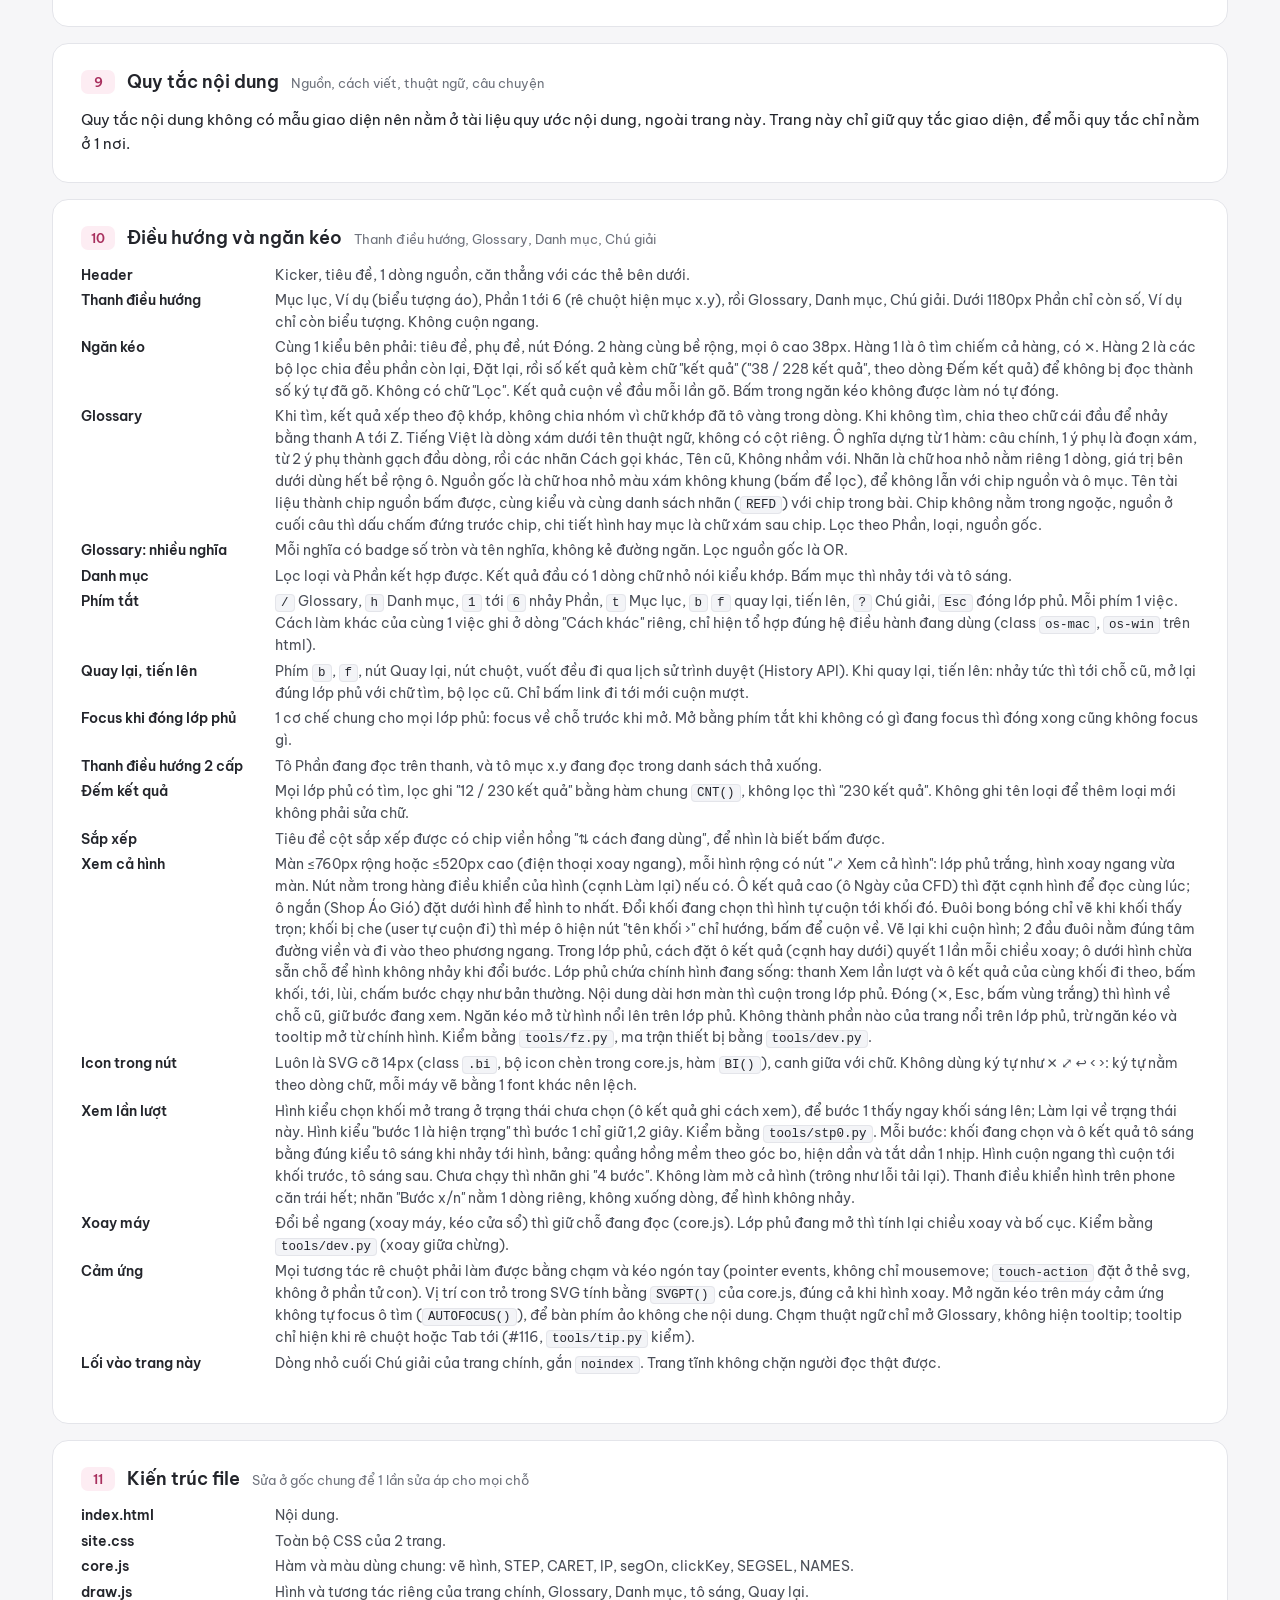
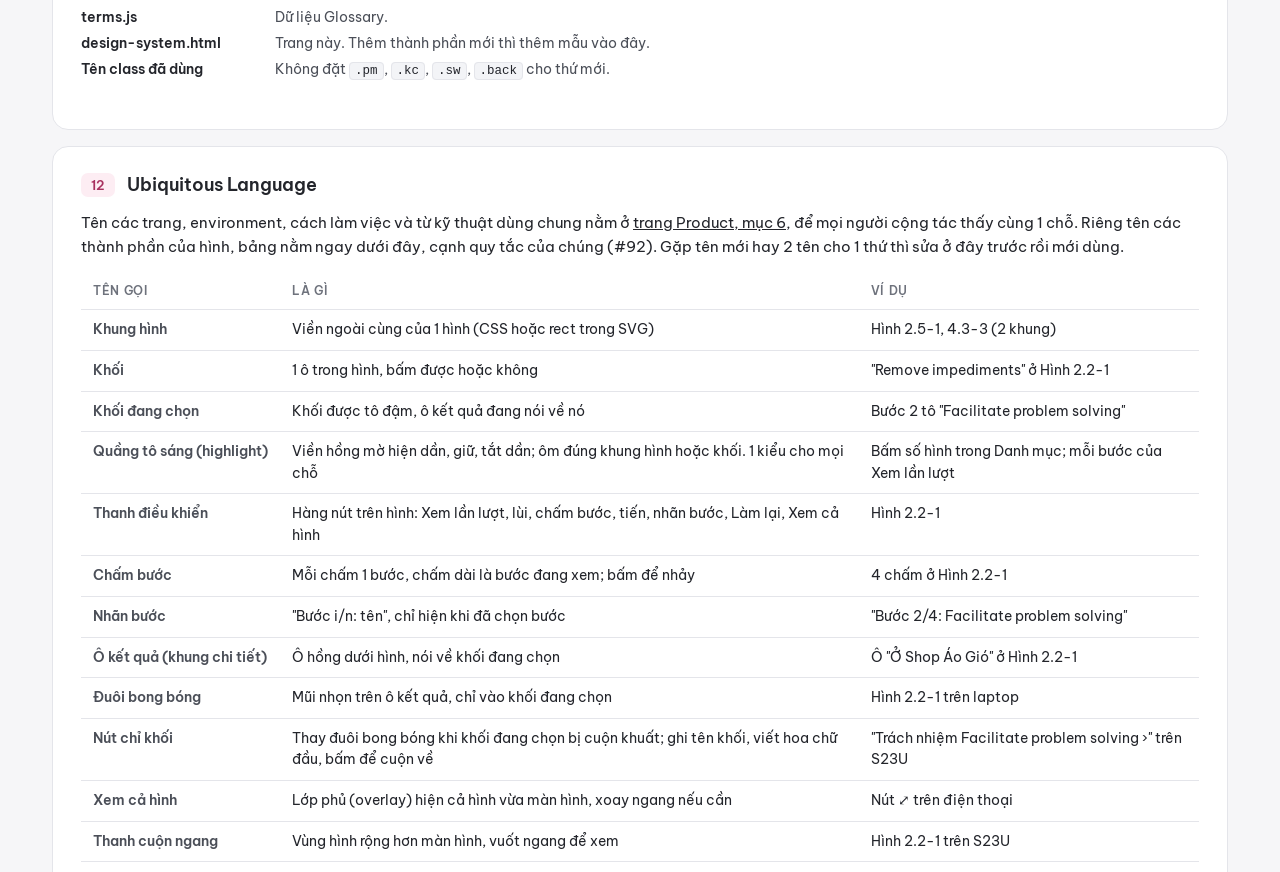
==== commit bb3a16de: "fix: lớp phủ đang tải chờ 150 ms tính từ lúc chuyển trang mới hiện, chuyển trang nhanh thì không nhá" ====
--- a/design-system.html
+++ b/design-system.html
@@ -8,7 +8,7 @@
 <link rel="preconnect" href="https://fonts.googleapis.com">
 <link href="https://fonts.googleapis.com/css2?family=Be+Vietnam+Pro:wght@400;500;600;700&display=swap" rel="stylesheet">
 <link rel="stylesheet" href="site.css">
-<script>/* tải lại có chỗ đọc đã lưu: giữ lớp phủ từ lần vẽ đầu (#119); core.js gỡ khi cuộn xong */(function(){try{var n=performance.getEntriesByType('navigation')[0];if((n&&n.type==='reload'||sessionStorage.getItem('newver')!==null)&&sessionStorage.getItem('apY')!==null)document.documentElement.classList.add('ap-rl')}catch(e){}})()</script>
+<script>/* tải lại có chỗ đọc đã lưu: giữ lớp phủ từ lần vẽ đầu (#119); core.js gỡ khi cuộn xong. --plw: lớp phủ chờ đủ 150 ms tính từ lúc bắt đầu chuyển trang, đã quá thì hiện ngay (#139) */(function(){try{document.documentElement.style.setProperty('--plw',Math.max(0,150-performance.now())+'ms');var n=performance.getEntriesByType('navigation')[0];if((n&&n.type==='reload'||sessionStorage.getItem('newver')!==null)&&sessionStorage.getItem('apY')!==null)document.documentElement.classList.add('ap-rl')}catch(e){}})()</script>
 </head>
 <body class="ds">
 <div id="pgLoad" class="pg-load" role="status" aria-live="polite"><div class="pl-box"><span class="kb-ld" aria-hidden="true"><i></i><i></i><i></i></span><span class="pl-t">Đang mở Design system</span></div></div>
@@ -138,7 +138,7 @@
     <dt>Mũi tên có nhãn</dt><dd>Nhãn nói thứ gì đi theo mũi tên (chữ đậm) và khi nào: "<b>Increment</b>, tại Sprint Review". Mũi tên khác loại (bàn giao, thông tin, hỗ trợ) khác nét hoặc màu, có hàng chú thích dưới hình.</dd><dt>Hình lồng nhau</dt><dd>Khung ngoài nét đứt, khung trong nét liền, nhãn khung ở góc trên trái. Hình con nằm gọn trong hình cha thì gộp làm 1 hình (Stakeholders và Scrum Team ở 2.5).</dd><dt>Khung chi tiết</dt><dd>Kiểu ô thoại: đuôi cong chỉ vào phần tử đang chọn. Không lặp lại tên hay nghĩa mà hình đã ghi. Nhãn trong khung là cụm danh từ.</dd><dt>Vùng bấm trong hình</dt><dd>Rê chuột thì viền phần tử đó đậm lên hoặc đổi nền, để biết đang trỏ vào đâu. Phần tử chỉ để hiển thị (thẻ đang chọn) không mang <code>role button</code>. Kiểm bằng <code>hov.py</code>.</dd><dt>Điều hướng giữa trang và lớp phủ</dt><dd>Lớp phủ là Glossary, Danh mục, Chú giải (ngăn kéo) và tooltip. Mỗi lần bấm liên kết trong trang là 1 bước trong lịch sử của trình duyệt, nên nút Quay lại trên trang, back và forward của trình duyệt hay của chuột, phím b đi cùng 1 đường. Mỗi bước lưu vị trí cuộn và lớp phủ đang mở cùng chữ tìm, bộ lọc, chỗ cuộn của nó. Bấm liên kết trong lớp phủ thì lớp phủ đóng rồi mới nhảy. Quay lại thì mở lại đúng lớp phủ ở đúng trạng thái. Nhãn nút nói nơi sẽ về: "Về 5.5 Agile Risk Management", "Về Glossary", "Về Ví dụ xuyên suốt", "Về Mục lục". Mọi đích nhảy có <code>scroll-margin</code> để không bị thanh điều hướng che. Kiểm bằng <code>nav.py</code>.</dd><dt>Bàn phím</dt><dd>Mọi phần tử bấm được mà không phải nút hay liên kết thật (thuật ngữ, khối trong hình) nhận Tab, Enter, Space qua 1 bộ xử lý chung trong core.js. Menu chọn mức dùng phím mũi tên. Không ghi chữ hướng dẫn phím trong bài, chỉ ghi ở bảng Cách thao tác của Chú giải.</dd>
     <dt>Kết quả nhiều nhánh</dt><dd>Tương tác ra 1 trong nhiều kết quả (Agile, Hybrid, Predictive. Thấp, trung bình, cao) thì hiện đủ mọi nhánh bằng <code>BRANCH()</code>, nhánh đang khớp viền đậm, nhánh khác mờ. Mỗi nhánh có ít nhất 1 ví dụ mẫu bấm là thấy. Người đọc không phải kéo thử mới biết còn nhánh nào.</dd>
     <dt>Chú giải</dt><dd>Nhóm theo thứ tự người đọc hay gặp: Thuật ngữ và tài liệu, Biểu tượng cạnh tiêu đề, Hình và bảng, Màu vai trò, Màu trạng thái, Hộp ghi chú, Hành vi chung trên trang, Cách thao tác. Mỗi dòng nói thứ đó nằm ở đâu trên trang. Hành vi dùng chung (tô sáng, quay lại, đang tải) ghi 1 lần ở nhóm Hành vi chung, không lặp ở từng dòng. Bảng Cách thao tác: mỗi thiết bị 1 cột, mỗi ý 1 dòng, cụm phím không xuống dòng, chuột và cảm ứng giống nhau thì gộp 1 ô trải 2 cột (không viết "Như chuột"). Cử chỉ của trình duyệt, máy (vuốt quay lại) không tả cụ thể vì mỗi máy mỗi khác.</dd>
-    <dt>Đang tải</dt><dd>1 bộ chuyển động cho mọi chỗ chờ: 1 bản đồ nhỏ tự vẽ: khối, đường nối, khối, đúng chất "bản đồ trực quan" của sản phẩm (<code>.kb-ld</code>), khác hẳn vạch Tiến độ đọc. 3 lúc hiện, 2 lúc không: hiện khi trang đang nạp lần đầu, khi bấm liên kết sang trang khác, khi rời trang bằng bất kỳ cách nào (nút back, forward của chuột, trình duyệt, tải lại). Lớp phủ luôn đục hẳn (PO 27/11, #139). Rời trang thì trang cũ chỉ hiện chữ, không chạy bản đồ nhỏ, để trang mới vẽ bản đồ nhỏ 1 lần từ đầu: bấm liên kết thì hiện dần 0,25 giây (<code>.go</code>); rời trang không qua liên kết (tải lại, back) thì hiện ngay, chữ của chính trang (<code>.now</code>). Mỗi trang có đoạn script đầu <code>&lt;head&gt;</code> giữ lớp phủ khi tải lại tới lúc cuộn về đúng chỗ (#119). Không hiện khi trình duyệt lấy lại trang từ bộ nhớ đệm (sự kiện pageshow có persisted: gỡ ngay, không mờ dần), và gỡ khi trang đã dùng được. Mỗi lần hiện, chuyển động chạy lại từ đầu. Script ld.py kiểm các điều này, chạy mỗi Sprint có sửa core.js. <code>.pg-load</code> khi cả trang chưa dùng được: đầu body mỗi trang có <code>#pgLoad</code>, <code>PGL.done()</code> gỡ khi đã vẽ xong, bấm liên kết sang trang kia (product.html, index.html, design-system.html) thì <code>PGL.show()</code> ngay. <code>.busy</code> cho 1 vùng đang chờ. <code>.skel</code> giữ chỗ đúng kích thước cho nội dung nạp sau (lazy load). Người bật giảm chuyển động thì thẻ chỉ nhấp nháy.
+    <dt>Đang tải</dt><dd>1 bộ chuyển động cho mọi chỗ chờ: 1 bản đồ nhỏ tự vẽ: khối, đường nối, khối, đúng chất "bản đồ trực quan" của sản phẩm (<code>.kb-ld</code>), khác hẳn vạch Tiến độ đọc. 3 lúc hiện, 2 lúc không: hiện khi trang đang nạp lần đầu, khi bấm liên kết sang trang khác, khi rời trang bằng bất kỳ cách nào (nút back, forward của chuột, trình duyệt, tải lại). Lớp phủ luôn đục hẳn (PO 27/11, #139). Mở trang, rời trang thì chờ đủ 150 ms tính từ lúc bắt đầu chuyển trang mới hiện, trang tới nhanh hơn thì không nháy (PO 28/11); riêng tải lại có chỗ đọc đã lưu (mọi lần tải lại, tự tải bản mới) thì trang mới hiện lớp phủ ngay. Rời trang thì trang cũ chỉ hiện chữ, không chạy bản đồ nhỏ, để trang mới vẽ bản đồ nhỏ 1 lần từ đầu: bấm liên kết thì hiện dần 0,25 giây (<code>.go</code>); rời trang không qua liên kết (tải lại, back) thì không mờ dần, chữ của chính trang (<code>.now</code>). Mỗi trang có đoạn script đầu <code>&lt;head&gt;</code> giữ lớp phủ khi tải lại tới lúc cuộn về đúng chỗ (#119). Không hiện khi trình duyệt lấy lại trang từ bộ nhớ đệm (sự kiện pageshow có persisted: gỡ ngay, không mờ dần), và gỡ khi trang đã dùng được. Mỗi lần hiện, chuyển động chạy lại từ đầu. Script ld.py kiểm các điều này, chạy mỗi Sprint có sửa core.js. <code>.pg-load</code> khi cả trang chưa dùng được: đầu body mỗi trang có <code>#pgLoad</code>, <code>PGL.done()</code> gỡ khi đã vẽ xong, bấm liên kết sang trang kia (product.html, index.html, design-system.html) thì <code>PGL.show()</code> sau 150 ms. <code>.busy</code> cho 1 vùng đang chờ. <code>.skel</code> giữ chỗ đúng kích thước cho nội dung nạp sau (lazy load). Người bật giảm chuyển động thì thẻ chỉ nhấp nháy.
       <span style="display:flex;gap:18px;align-items:center;margin-top:8px"><span class="busy"><span class="kb-ld" aria-hidden="true"><i></i><i></i><i></i></span>Đang nạp</span><span class="skel" style="width:160px;height:14px;display:inline-block"></span><span class="skel" style="width:90px;height:14px;display:inline-block"></span><button type="button" class="btn" onclick="PGL.show('Thử Đang tải');setTimeout(PGL.done,1600)">Thử Đang tải cả trang</button></span></dd>
     <dt>Staging và Production</dt><dd>Trang này chỉ có ở Development và Staging (phải đăng nhập), Production không có (build.sh bỏ ra). Lối vào ở cuối Chú giải chỉ hiện khi có file design-system.html, nên Production không có lối vào.</dd>
     <dt>Tô sáng khi nhảy tới</dt><dd>1 quầng hồng mềm cho mọi nơi: khối, dòng bảng, ô References, dòng Glossary. Không viền, không tô nền, tắt dần trong khoảng 3 giây, bắt đầu khi khối hiện trên màn hình. <button type="button" class="btn" id="dsHl" style="margin-left:6px">Thử tô sáng</button></dd></dl>
--- a/site.css
+++ b/site.css
@@ -1071,7 +1071,7 @@
    .busy     1 vùng đang chờ (ví dụ nút vừa bấm, ngăn kéo đang nạp). Bộ thẻ nhỏ đặt tại chỗ
    .skel     khung xương: giữ chỗ đúng kích thước nội dung sắp nạp (lazy load), ánh sáng quét ngang */
 .pg-load{position:fixed;inset:0;z-index:9999;display:grid;place-items:center;background:var(--bg,#fafafb);transition:opacity .25s}
-.pg-load.out{opacity:0;pointer-events:none}.pg-load.now{transition:none}.pg-load.now .kb-ld,.pg-load.go .kb-ld{visibility:hidden}/* rời trang không qua liên kết (tải lại, back) và quay lại từ bộ nhớ đệm: hiện, gỡ ngay không mờ dần; không chạy bản đồ nhỏ ở trang cũ, để trang mới vẽ 1 lần từ đầu, không thấy chạy lại 2 lần (#139) *//* tải lại: lớp phủ giữ tới khi cuộn về đúng chỗ (html.ap-rl, #119) */
+.pg-load.out{opacity:0;pointer-events:none}.pg-load:not(.shown){animation:plWait var(--plw,.15s) step-end both}html.ap-rl .pg-load{animation:none}@keyframes plWait{from{visibility:hidden}to{visibility:visible}}/* mở trang: lớp phủ chờ đủ 150 ms tính từ lúc bắt đầu chuyển trang (--plw do script đầu head đặt), trang dùng được nhanh hơn thì không nháy; tải lại có chỗ đọc đã lưu (ap-rl) thì hiện ngay để không lộ trang nhảy (#139, PO 28/11) */.pg-load.now{transition:none}.pg-load.now .kb-ld,.pg-load.go .kb-ld{visibility:hidden}/* rời trang không qua liên kết (tải lại, back) và quay lại từ bộ nhớ đệm: hiện, gỡ ngay không mờ dần; không chạy bản đồ nhỏ ở trang cũ, để trang mới vẽ 1 lần từ đầu, không thấy chạy lại 2 lần (#139) *//* tải lại: lớp phủ giữ tới khi cuộn về đúng chỗ (html.ap-rl, #119) */
 .pl-box{display:flex;flex-direction:column;align-items:center;gap:10px;padding:18px 22px;background:var(--surface,#fff);border:1px solid var(--line,#e4e5ea);border-radius:14px;box-shadow:0 8px 28px rgba(35,37,43,.08)}
 .kb-ld{position:relative;width:96px;height:34px;display:grid;grid-template-columns:repeat(3,1fr);gap:4px}
 .kb-ld::before,.kb-ld::after{content:"";position:absolute;top:0;bottom:0;width:1px;background:var(--line,#e4e5ea)}
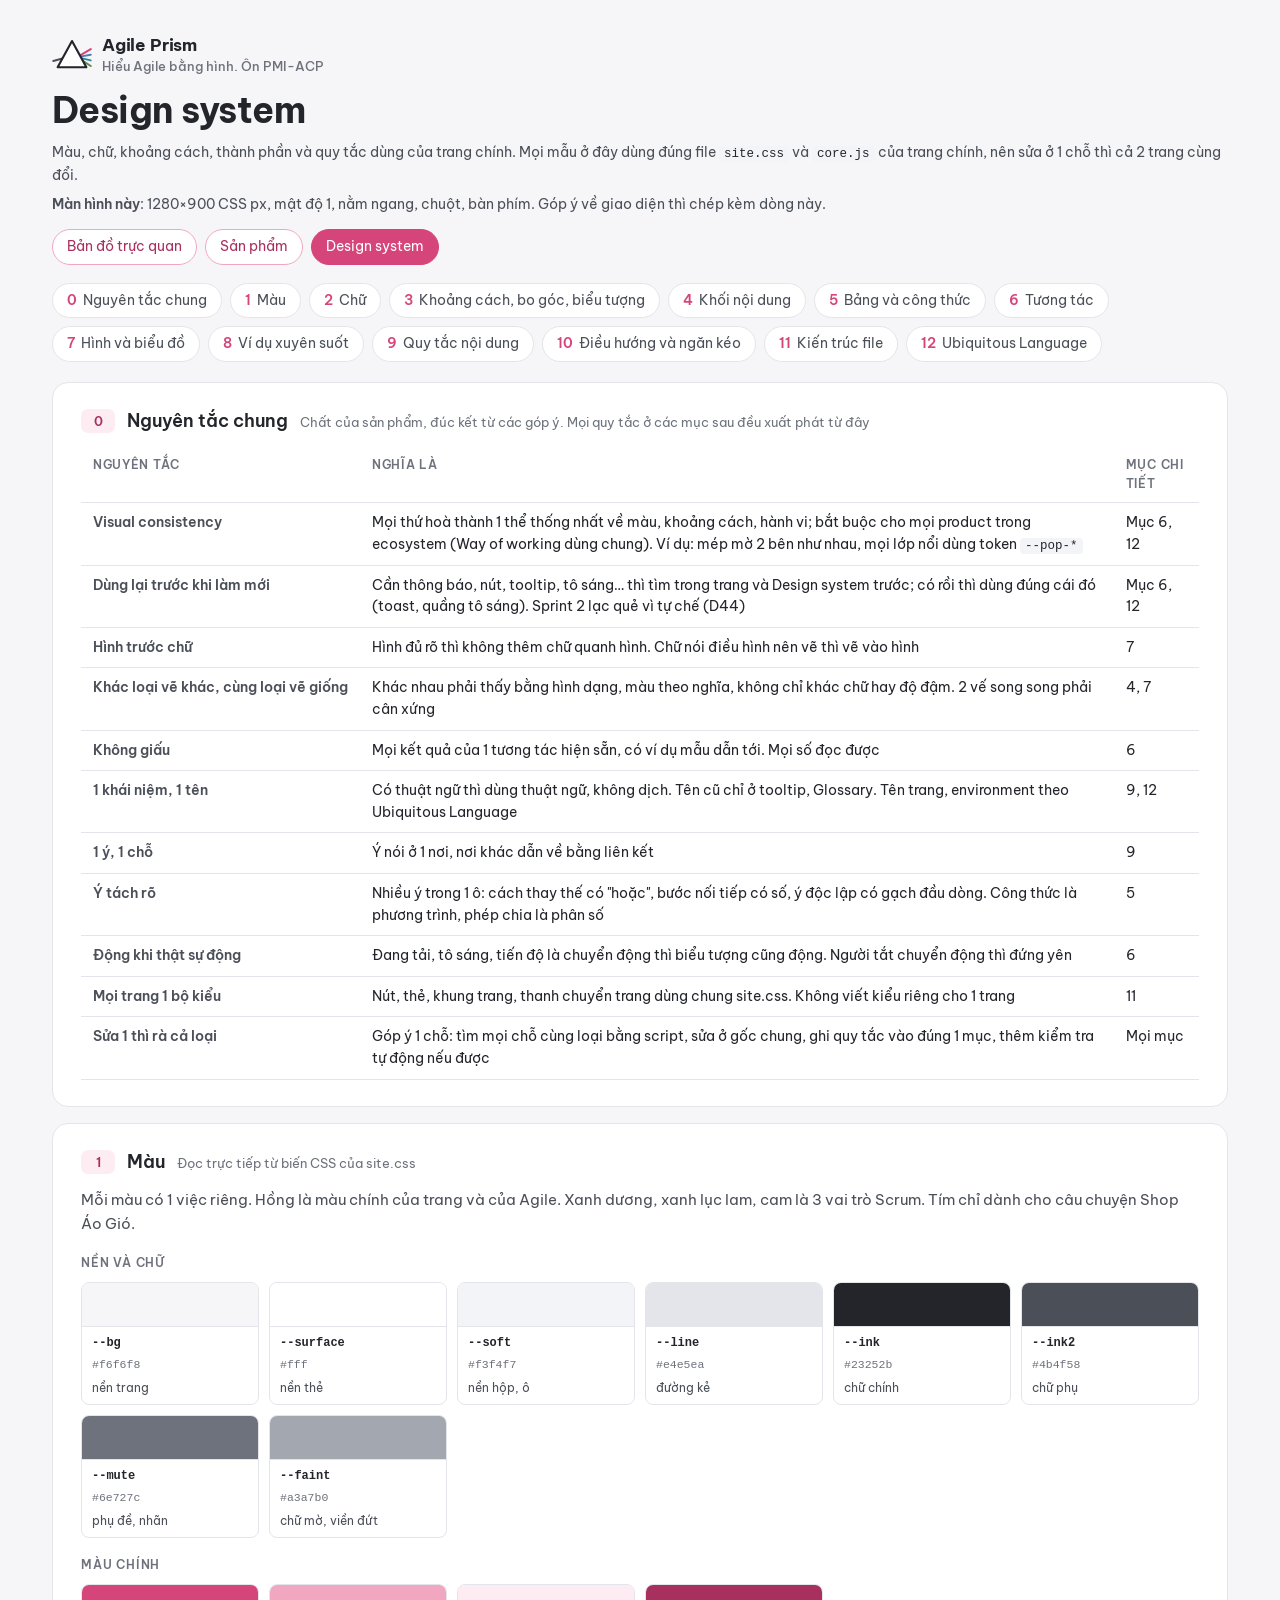
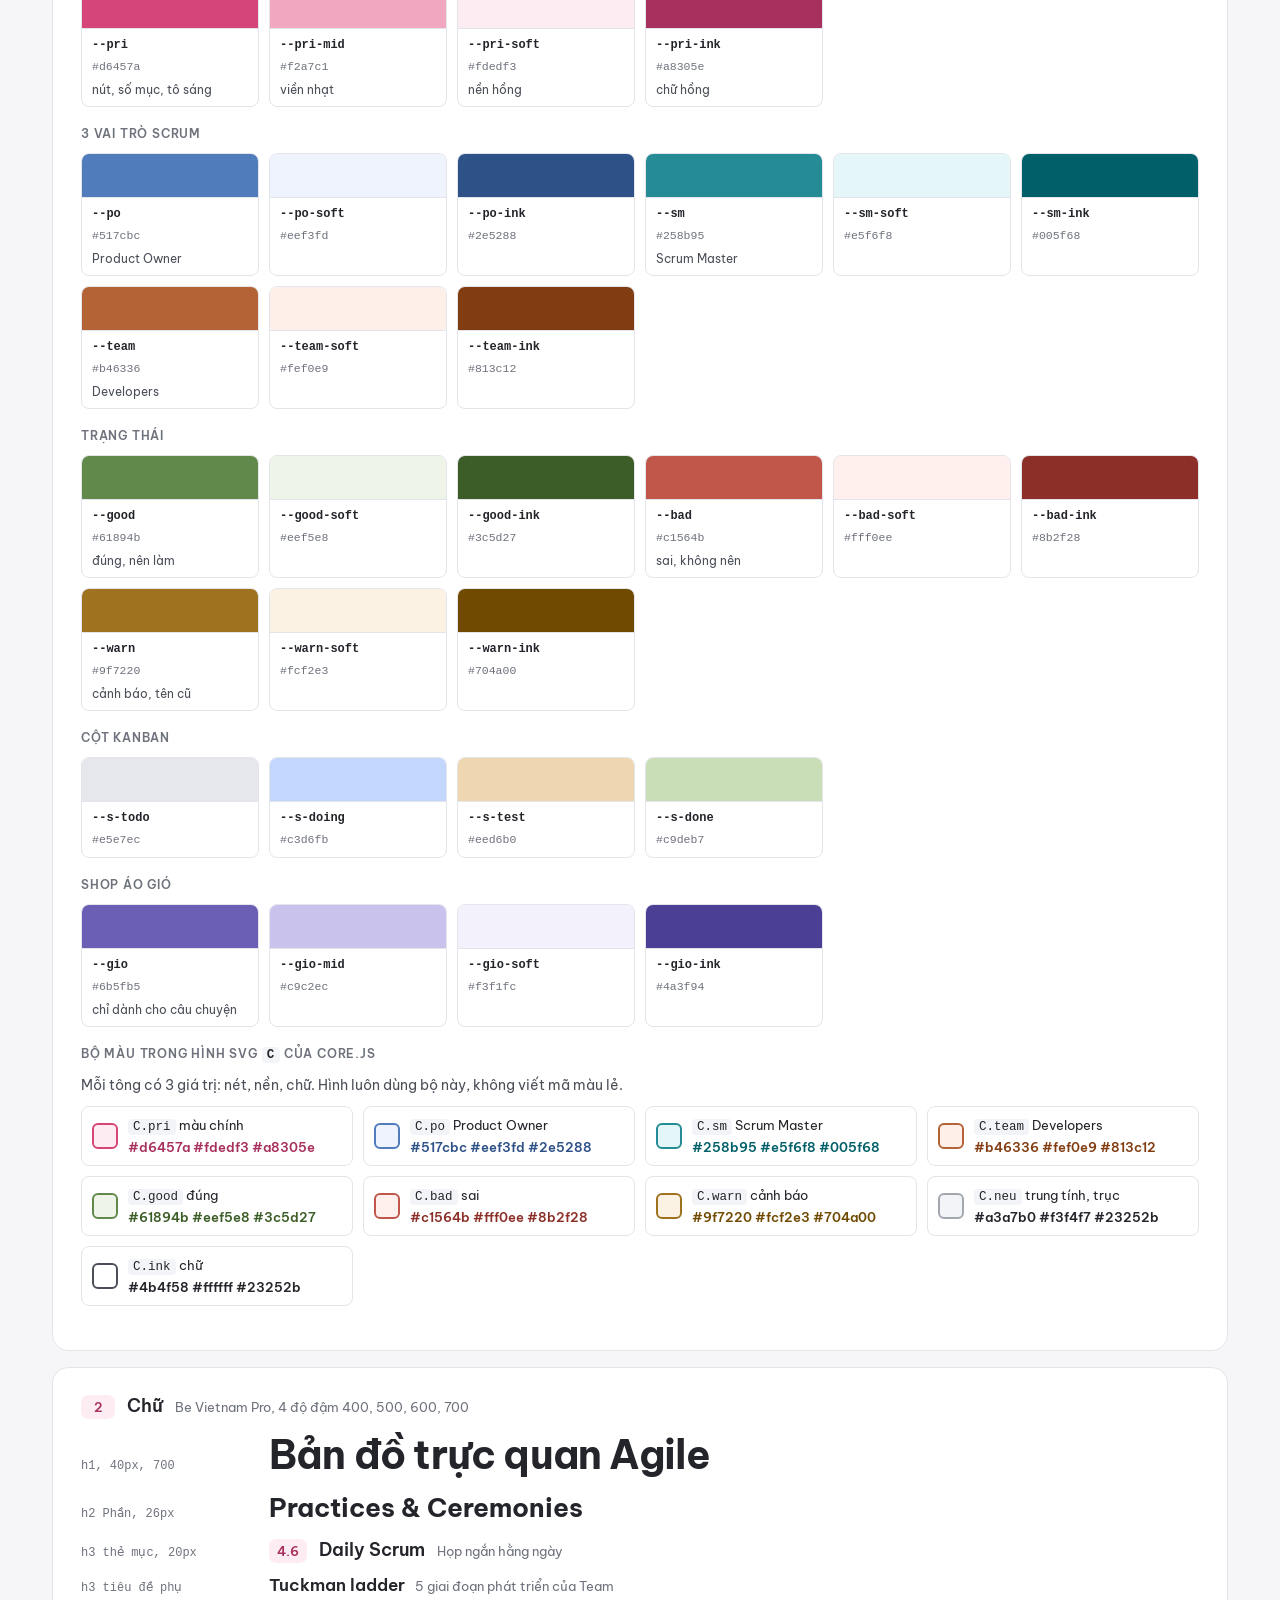
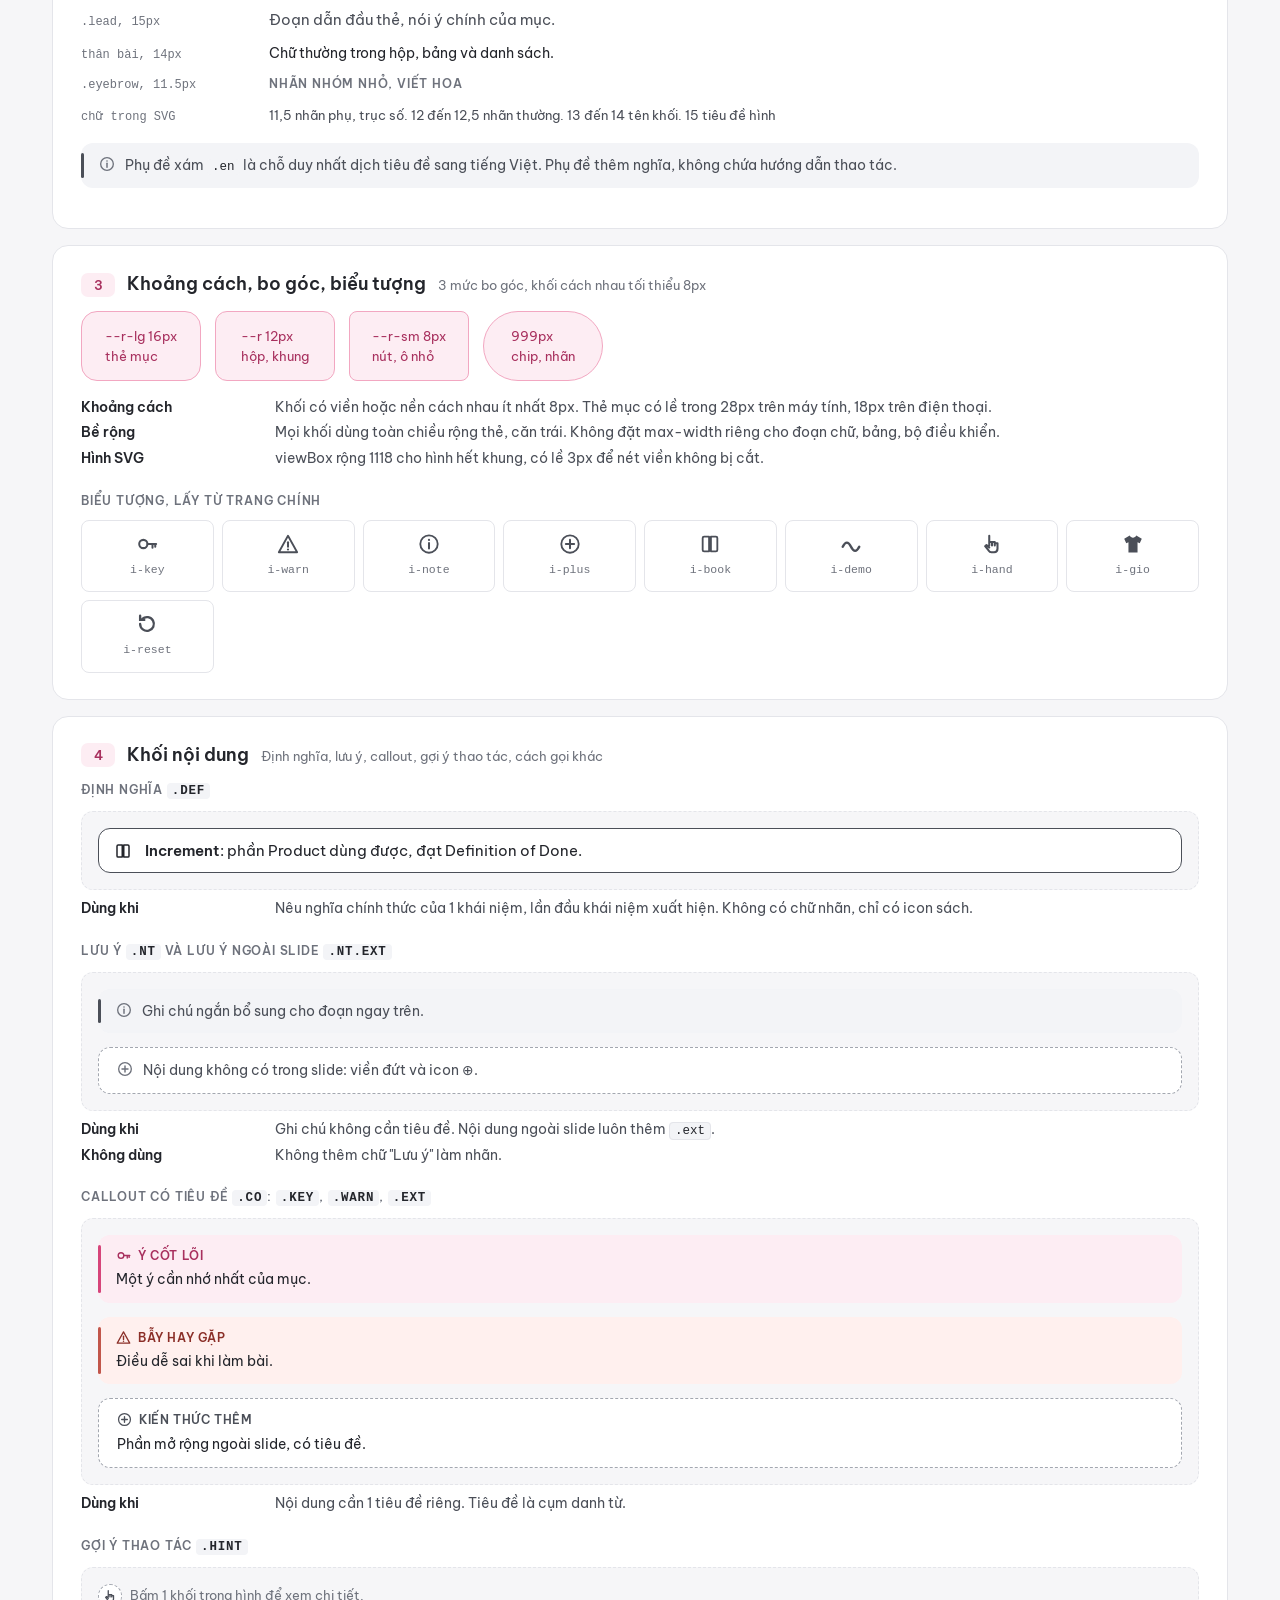
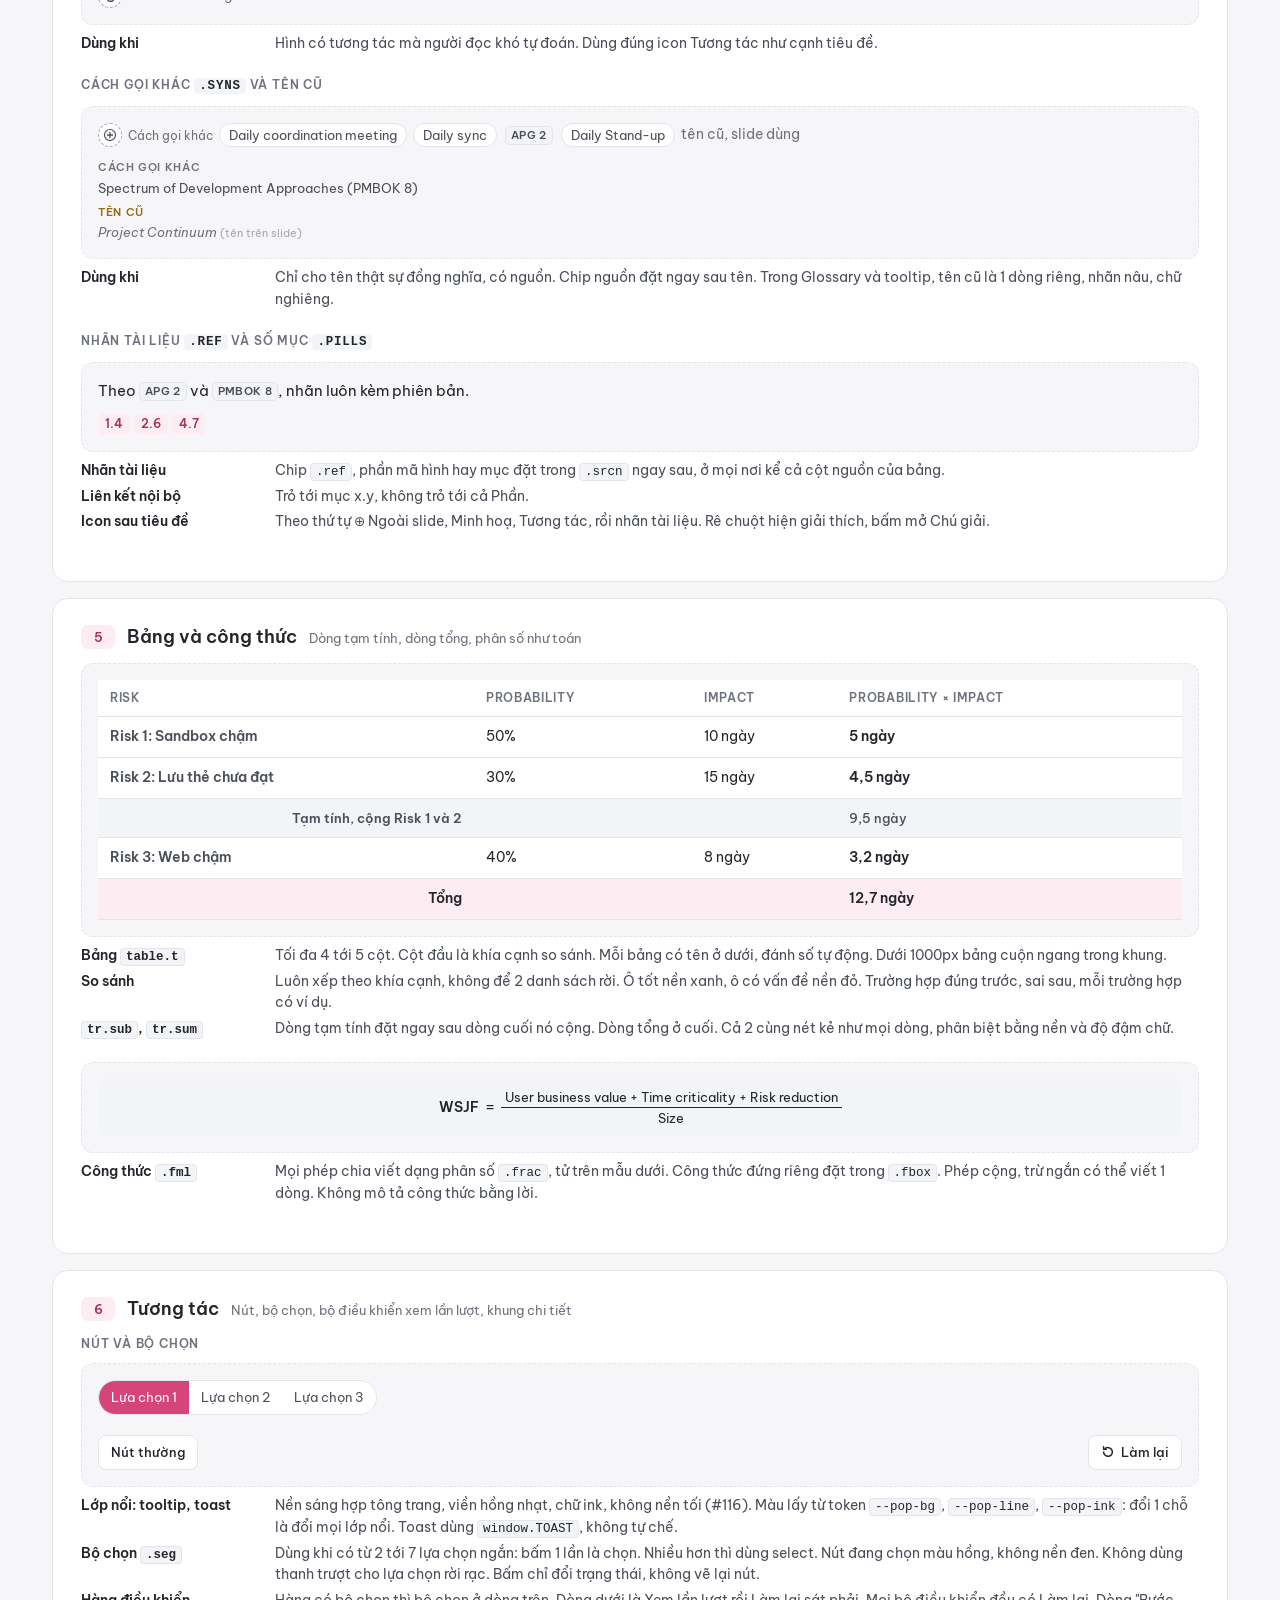
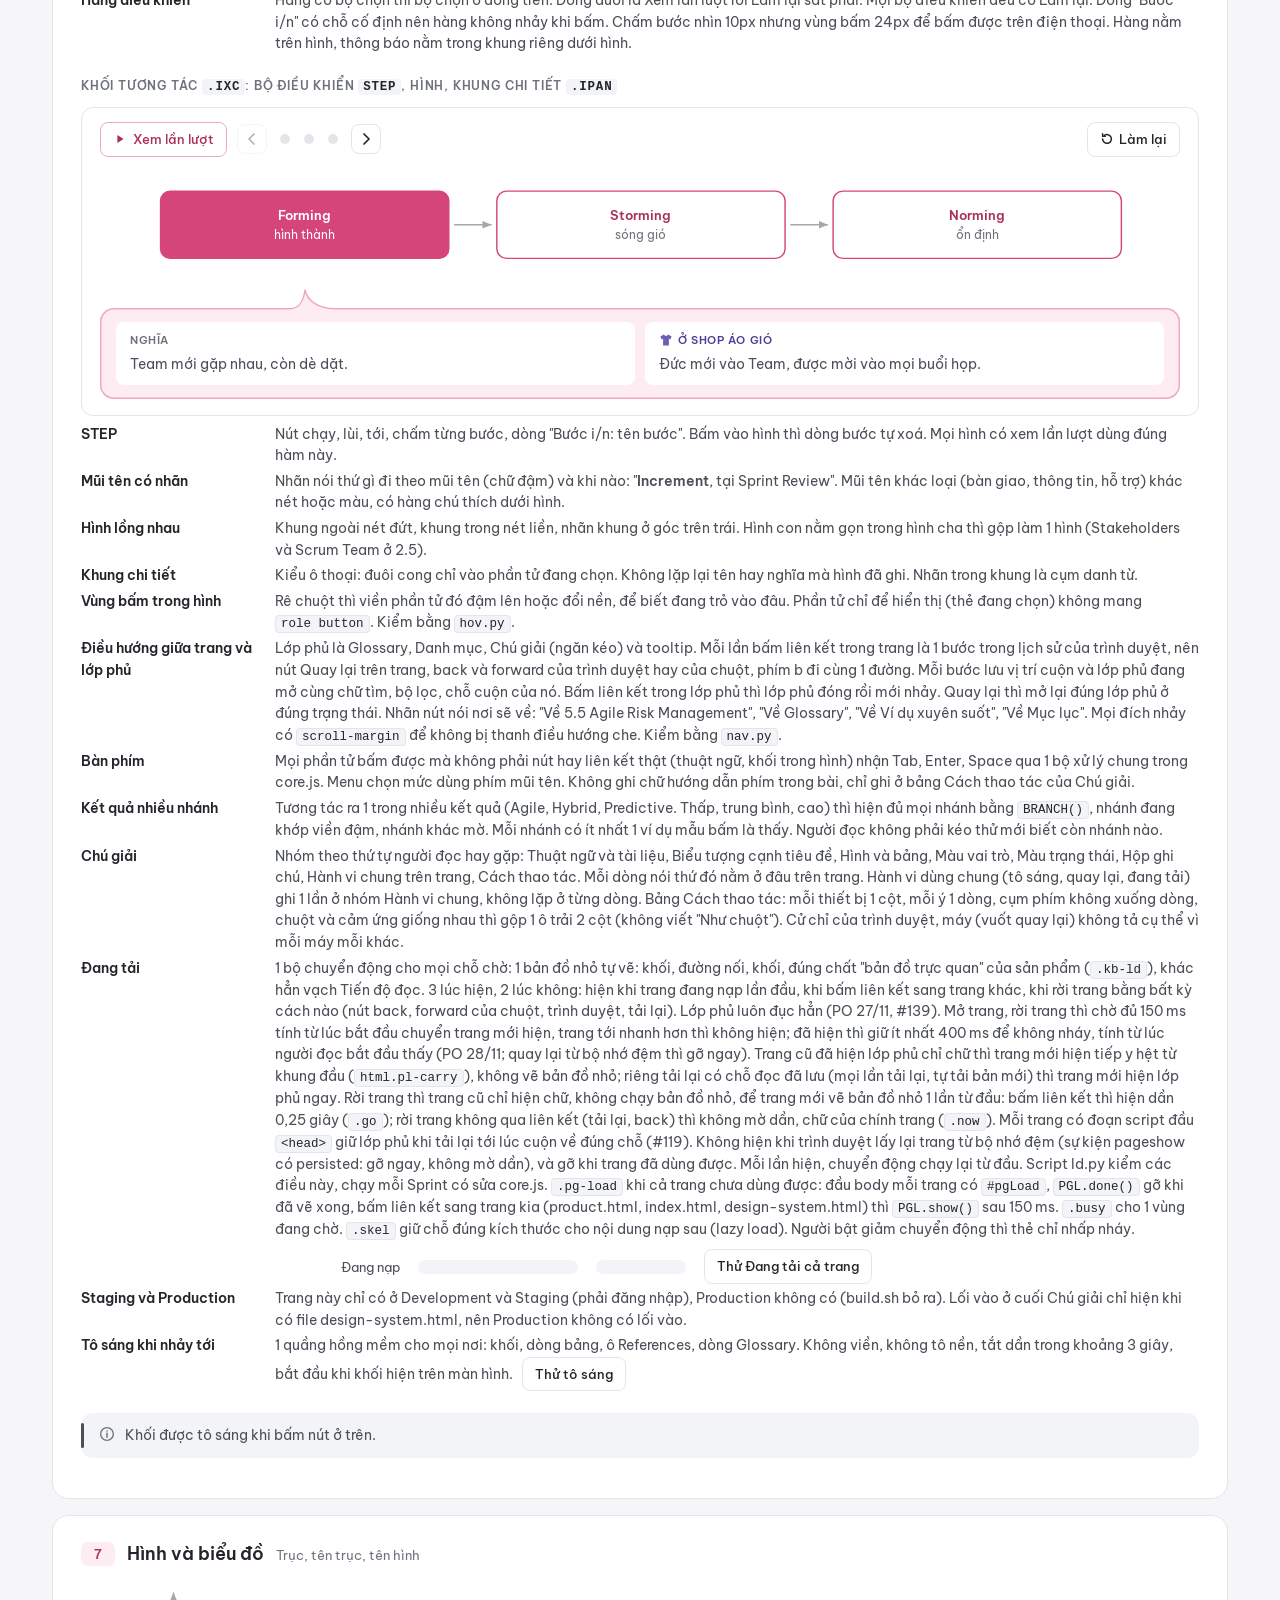
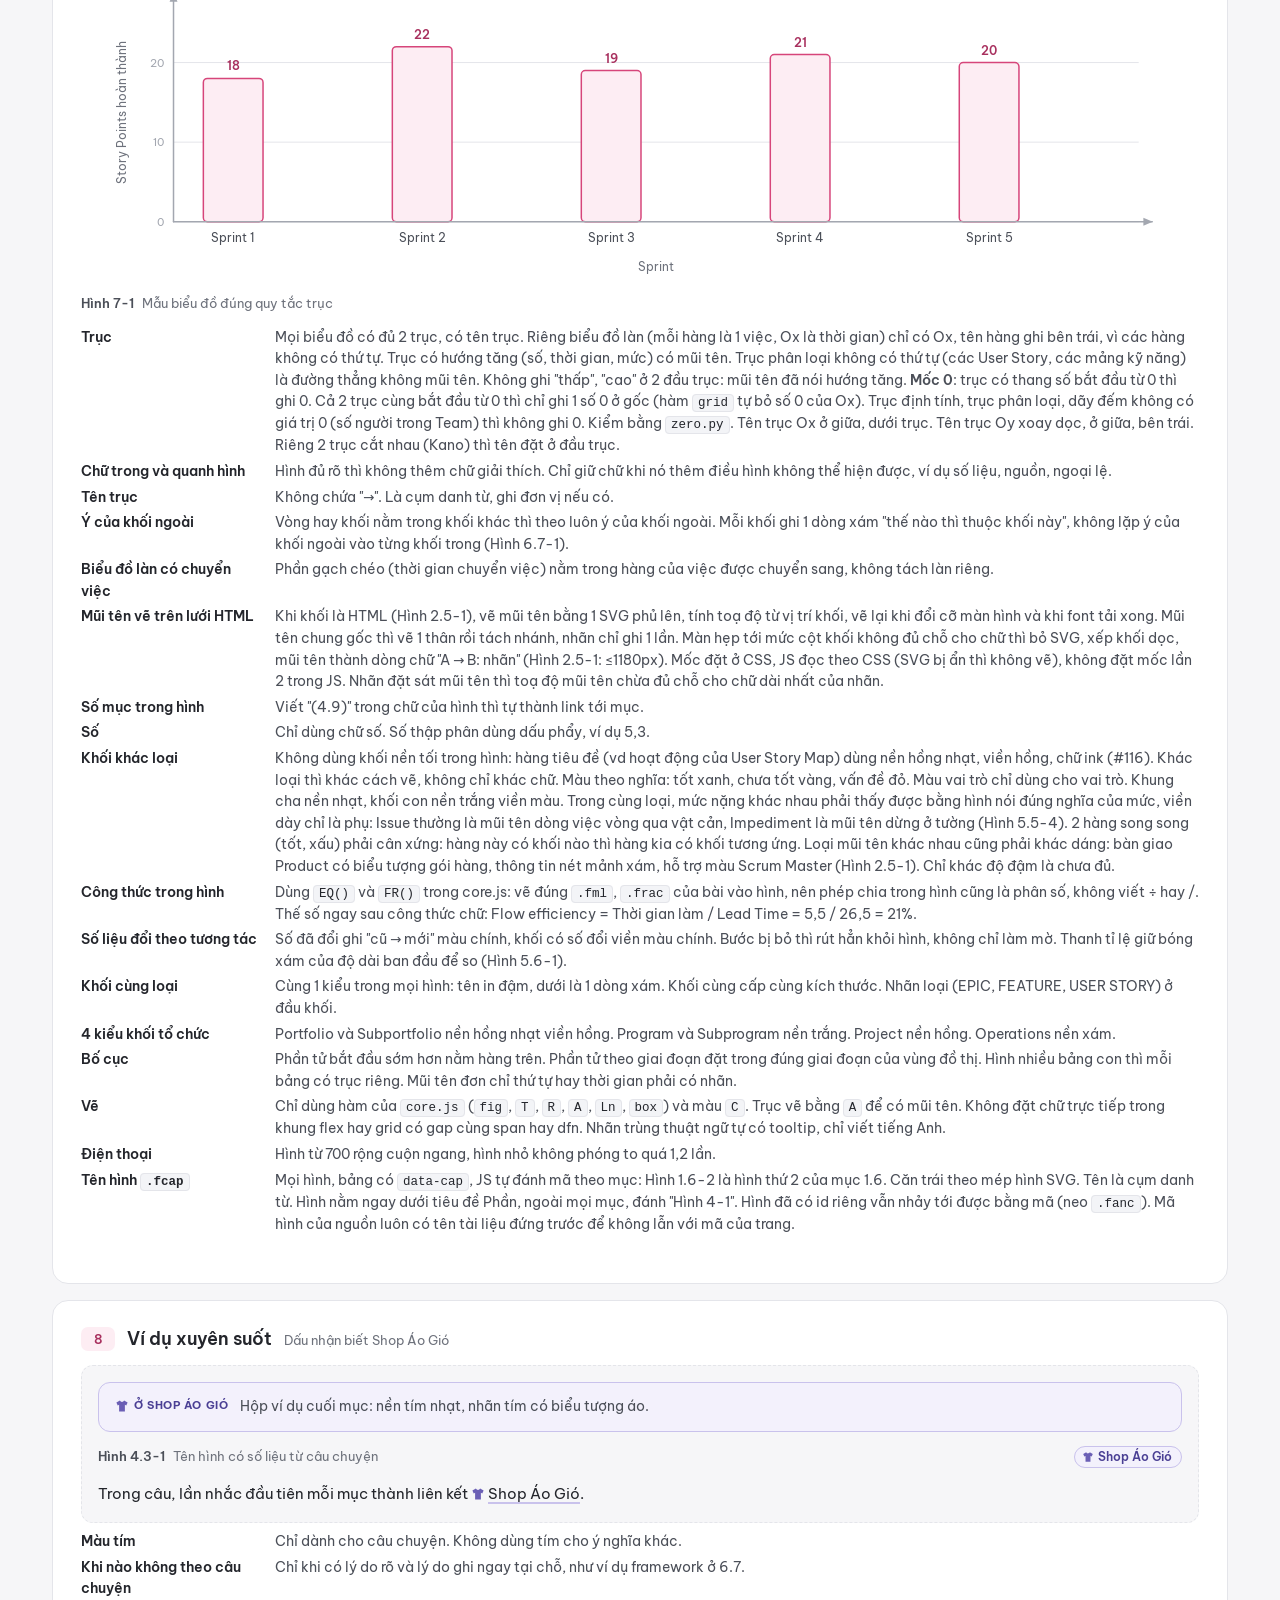
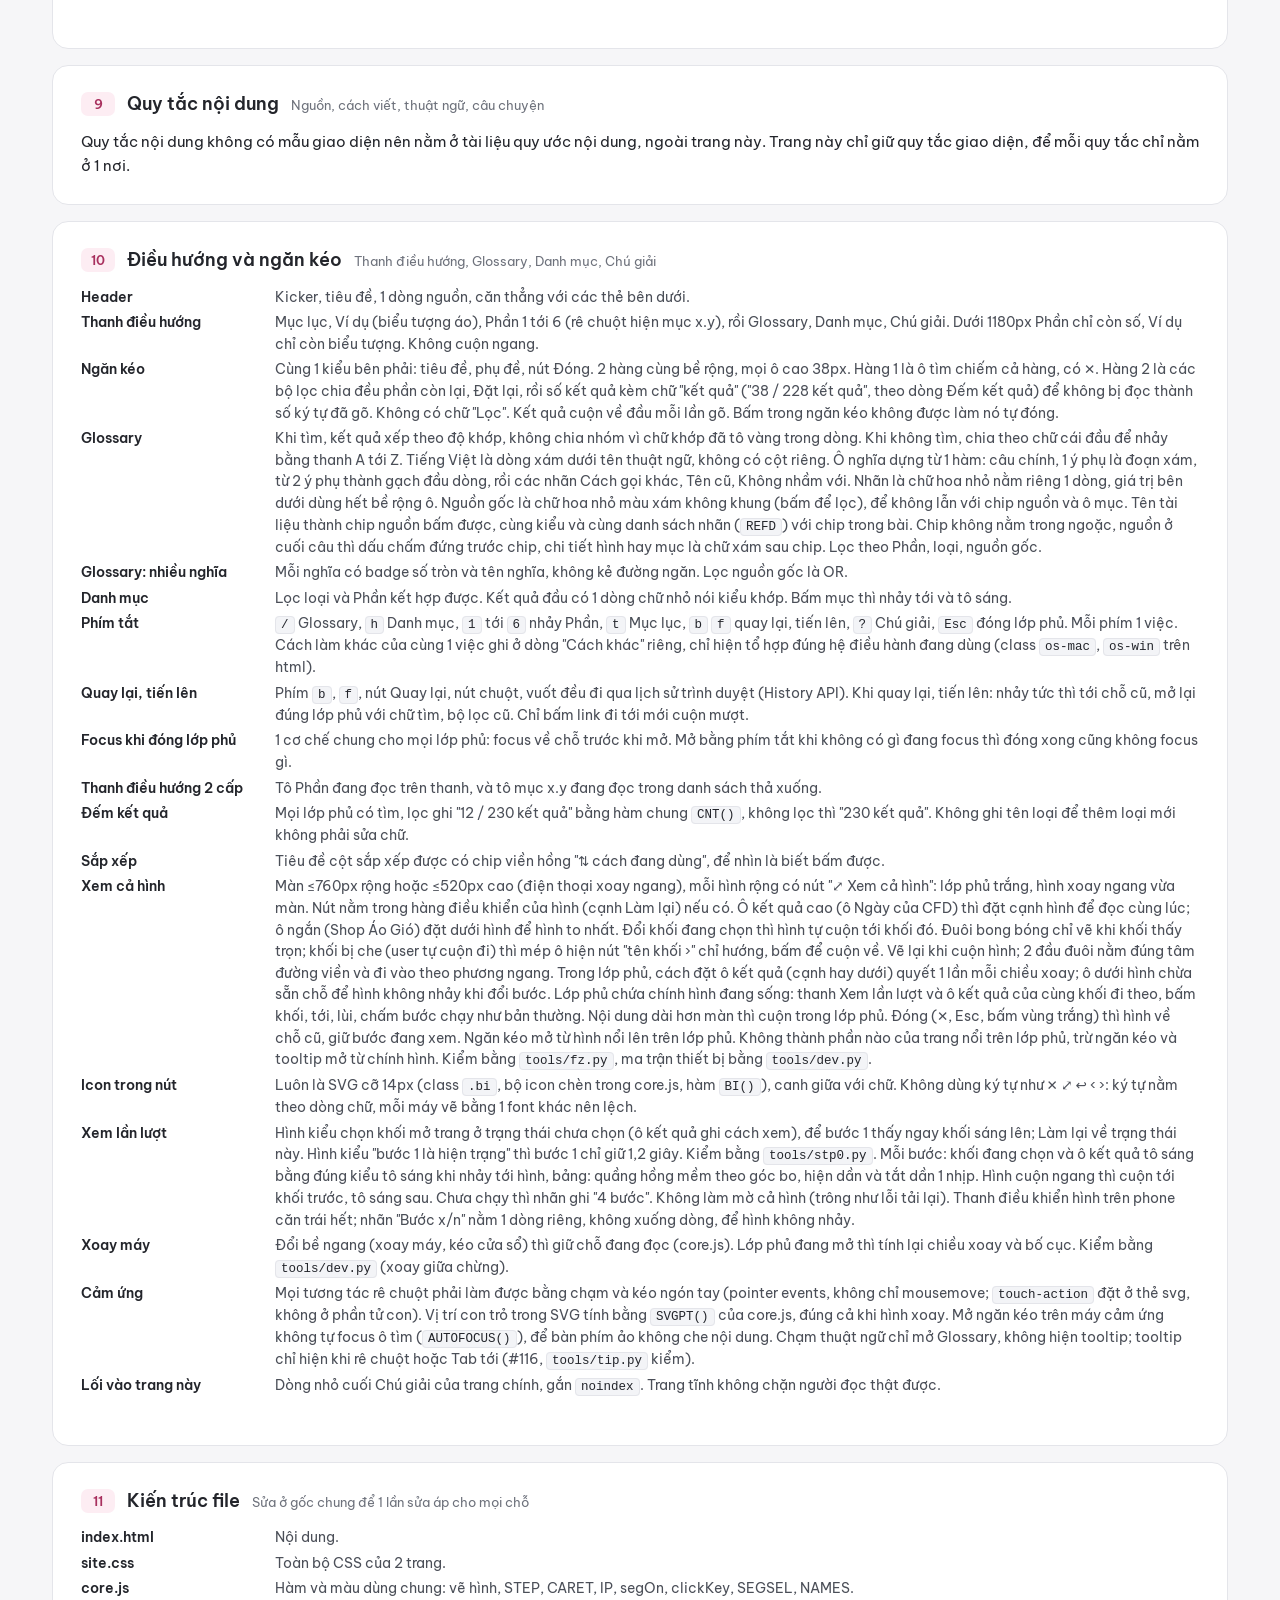
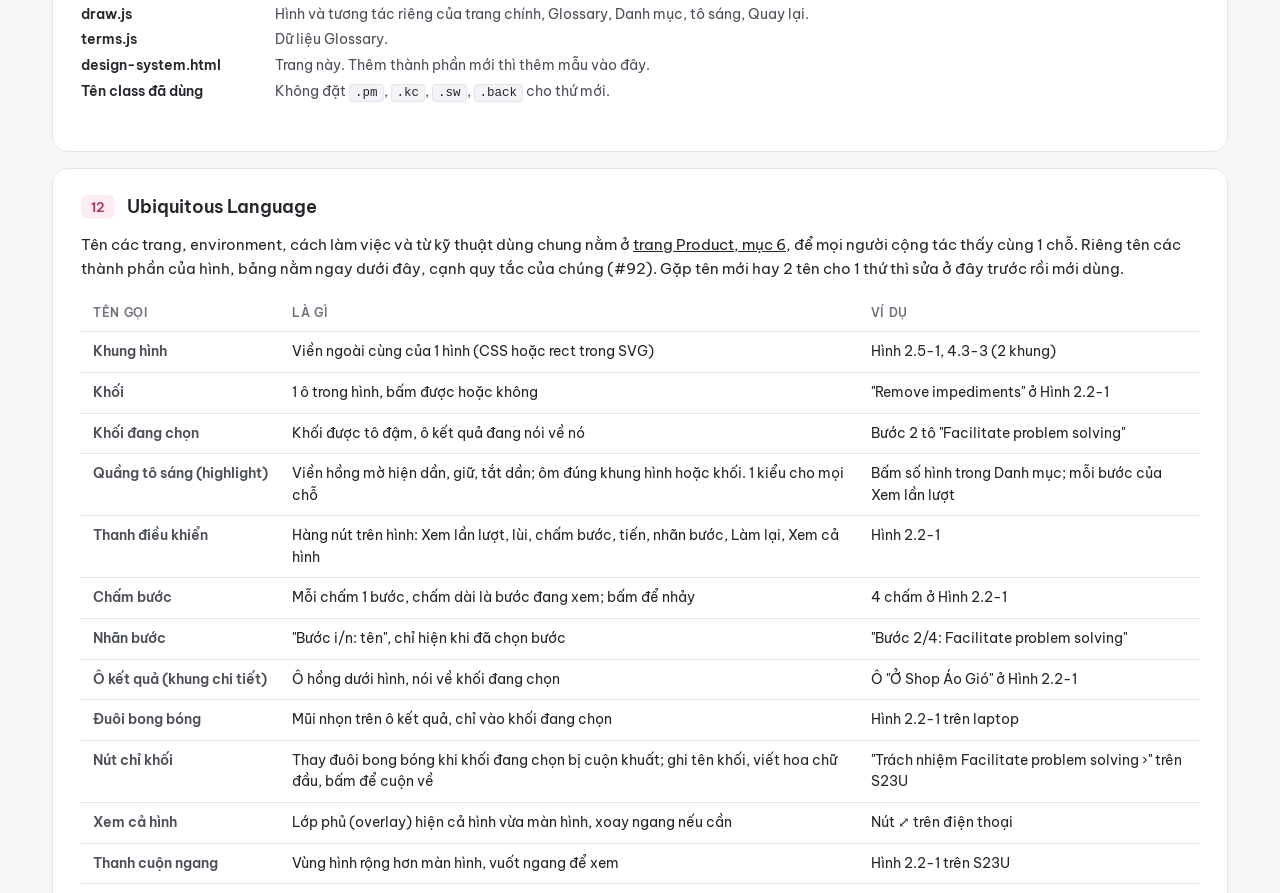
==== commit d0a8d515: "fix: lớp phủ đang tải đã hiện thì giữ ít nhất 400 ms, chuyển trang thì trang mới hiện tiếp y hệt tra" ====
--- a/design-system.html
+++ b/design-system.html
@@ -8,7 +8,7 @@
 <link rel="preconnect" href="https://fonts.googleapis.com">
 <link href="https://fonts.googleapis.com/css2?family=Be+Vietnam+Pro:wght@400;500;600;700&display=swap" rel="stylesheet">
 <link rel="stylesheet" href="site.css">
-<script>/* tải lại có chỗ đọc đã lưu: giữ lớp phủ từ lần vẽ đầu (#119); core.js gỡ khi cuộn xong. --plw: lớp phủ chờ đủ 150 ms tính từ lúc bắt đầu chuyển trang, đã quá thì hiện ngay (#139) */(function(){try{document.documentElement.style.setProperty('--plw',Math.max(0,150-performance.now())+'ms');var n=performance.getEntriesByType('navigation')[0];if((n&&n.type==='reload'||sessionStorage.getItem('newver')!==null)&&sessionStorage.getItem('apY')!==null)document.documentElement.classList.add('ap-rl')}catch(e){}})()</script>
+<script>/* Đầu head (#119, #139): ap-rl = tải lại có chỗ đọc đã lưu, giữ lớp phủ từ lần vẽ đầu tới khi cuộn xong. --plw: lớp phủ chờ đủ 150 ms tính từ lúc bắt đầu chuyển trang. __plt, __plf, __plv: lúc script này chạy, lúc khung vẽ đầu, lúc lớp phủ thật sự thấy được (hết chờ plWait) (để giữ lớp phủ ít nhất 400 ms). pl-carry, __pls: trang cũ đã hiện lớp phủ chỉ chữ (plSeen) thì trang mới hiện tiếp y hệt, đếm 400 ms từ lúc trang cũ hiện */(function(){try{var H=document.documentElement;window.__plt=performance.now();requestAnimationFrame(function(t){window.__plf=t});document.addEventListener('animationend',function(e){if(e.animationName==='plWait')window.__plv=performance.now()},true);H.style.setProperty('--plw',Math.max(0,150-performance.now())+'ms');var n=performance.getEntriesByType('navigation')[0];if((n&&n.type==='reload'||sessionStorage.getItem('newver')!==null)&&sessionStorage.getItem('apY')!==null)H.classList.add('ap-rl');var s=+sessionStorage.getItem('plSeen');sessionStorage.removeItem('plSeen');if(s&&Date.now()-s<10000&&!H.classList.contains('ap-rl')){H.classList.add('pl-carry');window.__pls=s}}catch(e){}})()</script>
 </head>
 <body class="ds">
 <div id="pgLoad" class="pg-load" role="status" aria-live="polite"><div class="pl-box"><span class="kb-ld" aria-hidden="true"><i></i><i></i><i></i></span><span class="pl-t">Đang mở Design system</span></div></div>
@@ -138,7 +138,7 @@
     <dt>Mũi tên có nhãn</dt><dd>Nhãn nói thứ gì đi theo mũi tên (chữ đậm) và khi nào: "<b>Increment</b>, tại Sprint Review". Mũi tên khác loại (bàn giao, thông tin, hỗ trợ) khác nét hoặc màu, có hàng chú thích dưới hình.</dd><dt>Hình lồng nhau</dt><dd>Khung ngoài nét đứt, khung trong nét liền, nhãn khung ở góc trên trái. Hình con nằm gọn trong hình cha thì gộp làm 1 hình (Stakeholders và Scrum Team ở 2.5).</dd><dt>Khung chi tiết</dt><dd>Kiểu ô thoại: đuôi cong chỉ vào phần tử đang chọn. Không lặp lại tên hay nghĩa mà hình đã ghi. Nhãn trong khung là cụm danh từ.</dd><dt>Vùng bấm trong hình</dt><dd>Rê chuột thì viền phần tử đó đậm lên hoặc đổi nền, để biết đang trỏ vào đâu. Phần tử chỉ để hiển thị (thẻ đang chọn) không mang <code>role button</code>. Kiểm bằng <code>hov.py</code>.</dd><dt>Điều hướng giữa trang và lớp phủ</dt><dd>Lớp phủ là Glossary, Danh mục, Chú giải (ngăn kéo) và tooltip. Mỗi lần bấm liên kết trong trang là 1 bước trong lịch sử của trình duyệt, nên nút Quay lại trên trang, back và forward của trình duyệt hay của chuột, phím b đi cùng 1 đường. Mỗi bước lưu vị trí cuộn và lớp phủ đang mở cùng chữ tìm, bộ lọc, chỗ cuộn của nó. Bấm liên kết trong lớp phủ thì lớp phủ đóng rồi mới nhảy. Quay lại thì mở lại đúng lớp phủ ở đúng trạng thái. Nhãn nút nói nơi sẽ về: "Về 5.5 Agile Risk Management", "Về Glossary", "Về Ví dụ xuyên suốt", "Về Mục lục". Mọi đích nhảy có <code>scroll-margin</code> để không bị thanh điều hướng che. Kiểm bằng <code>nav.py</code>.</dd><dt>Bàn phím</dt><dd>Mọi phần tử bấm được mà không phải nút hay liên kết thật (thuật ngữ, khối trong hình) nhận Tab, Enter, Space qua 1 bộ xử lý chung trong core.js. Menu chọn mức dùng phím mũi tên. Không ghi chữ hướng dẫn phím trong bài, chỉ ghi ở bảng Cách thao tác của Chú giải.</dd>
     <dt>Kết quả nhiều nhánh</dt><dd>Tương tác ra 1 trong nhiều kết quả (Agile, Hybrid, Predictive. Thấp, trung bình, cao) thì hiện đủ mọi nhánh bằng <code>BRANCH()</code>, nhánh đang khớp viền đậm, nhánh khác mờ. Mỗi nhánh có ít nhất 1 ví dụ mẫu bấm là thấy. Người đọc không phải kéo thử mới biết còn nhánh nào.</dd>
     <dt>Chú giải</dt><dd>Nhóm theo thứ tự người đọc hay gặp: Thuật ngữ và tài liệu, Biểu tượng cạnh tiêu đề, Hình và bảng, Màu vai trò, Màu trạng thái, Hộp ghi chú, Hành vi chung trên trang, Cách thao tác. Mỗi dòng nói thứ đó nằm ở đâu trên trang. Hành vi dùng chung (tô sáng, quay lại, đang tải) ghi 1 lần ở nhóm Hành vi chung, không lặp ở từng dòng. Bảng Cách thao tác: mỗi thiết bị 1 cột, mỗi ý 1 dòng, cụm phím không xuống dòng, chuột và cảm ứng giống nhau thì gộp 1 ô trải 2 cột (không viết "Như chuột"). Cử chỉ của trình duyệt, máy (vuốt quay lại) không tả cụ thể vì mỗi máy mỗi khác.</dd>
-    <dt>Đang tải</dt><dd>1 bộ chuyển động cho mọi chỗ chờ: 1 bản đồ nhỏ tự vẽ: khối, đường nối, khối, đúng chất "bản đồ trực quan" của sản phẩm (<code>.kb-ld</code>), khác hẳn vạch Tiến độ đọc. 3 lúc hiện, 2 lúc không: hiện khi trang đang nạp lần đầu, khi bấm liên kết sang trang khác, khi rời trang bằng bất kỳ cách nào (nút back, forward của chuột, trình duyệt, tải lại). Lớp phủ luôn đục hẳn (PO 27/11, #139). Mở trang, rời trang thì chờ đủ 150 ms tính từ lúc bắt đầu chuyển trang mới hiện, trang tới nhanh hơn thì không nháy (PO 28/11); riêng tải lại có chỗ đọc đã lưu (mọi lần tải lại, tự tải bản mới) thì trang mới hiện lớp phủ ngay. Rời trang thì trang cũ chỉ hiện chữ, không chạy bản đồ nhỏ, để trang mới vẽ bản đồ nhỏ 1 lần từ đầu: bấm liên kết thì hiện dần 0,25 giây (<code>.go</code>); rời trang không qua liên kết (tải lại, back) thì không mờ dần, chữ của chính trang (<code>.now</code>). Mỗi trang có đoạn script đầu <code>&lt;head&gt;</code> giữ lớp phủ khi tải lại tới lúc cuộn về đúng chỗ (#119). Không hiện khi trình duyệt lấy lại trang từ bộ nhớ đệm (sự kiện pageshow có persisted: gỡ ngay, không mờ dần), và gỡ khi trang đã dùng được. Mỗi lần hiện, chuyển động chạy lại từ đầu. Script ld.py kiểm các điều này, chạy mỗi Sprint có sửa core.js. <code>.pg-load</code> khi cả trang chưa dùng được: đầu body mỗi trang có <code>#pgLoad</code>, <code>PGL.done()</code> gỡ khi đã vẽ xong, bấm liên kết sang trang kia (product.html, index.html, design-system.html) thì <code>PGL.show()</code> sau 150 ms. <code>.busy</code> cho 1 vùng đang chờ. <code>.skel</code> giữ chỗ đúng kích thước cho nội dung nạp sau (lazy load). Người bật giảm chuyển động thì thẻ chỉ nhấp nháy.
+    <dt>Đang tải</dt><dd>1 bộ chuyển động cho mọi chỗ chờ: 1 bản đồ nhỏ tự vẽ: khối, đường nối, khối, đúng chất "bản đồ trực quan" của sản phẩm (<code>.kb-ld</code>), khác hẳn vạch Tiến độ đọc. 3 lúc hiện, 2 lúc không: hiện khi trang đang nạp lần đầu, khi bấm liên kết sang trang khác, khi rời trang bằng bất kỳ cách nào (nút back, forward của chuột, trình duyệt, tải lại). Lớp phủ luôn đục hẳn (PO 27/11, #139). Mở trang, rời trang thì chờ đủ 150 ms tính từ lúc bắt đầu chuyển trang mới hiện, trang tới nhanh hơn thì không hiện; đã hiện thì giữ ít nhất 400 ms để không nháy, tính từ lúc người đọc bắt đầu thấy (PO 28/11; quay lại từ bộ nhớ đệm thì gỡ ngay). Trang cũ đã hiện lớp phủ chỉ chữ thì trang mới hiện tiếp y hệt từ khung đầu (<code>html.pl-carry</code>), không vẽ bản đồ nhỏ; riêng tải lại có chỗ đọc đã lưu (mọi lần tải lại, tự tải bản mới) thì trang mới hiện lớp phủ ngay. Rời trang thì trang cũ chỉ hiện chữ, không chạy bản đồ nhỏ, để trang mới vẽ bản đồ nhỏ 1 lần từ đầu: bấm liên kết thì hiện dần 0,25 giây (<code>.go</code>); rời trang không qua liên kết (tải lại, back) thì không mờ dần, chữ của chính trang (<code>.now</code>). Mỗi trang có đoạn script đầu <code>&lt;head&gt;</code> giữ lớp phủ khi tải lại tới lúc cuộn về đúng chỗ (#119). Không hiện khi trình duyệt lấy lại trang từ bộ nhớ đệm (sự kiện pageshow có persisted: gỡ ngay, không mờ dần), và gỡ khi trang đã dùng được. Mỗi lần hiện, chuyển động chạy lại từ đầu. Script ld.py kiểm các điều này, chạy mỗi Sprint có sửa core.js. <code>.pg-load</code> khi cả trang chưa dùng được: đầu body mỗi trang có <code>#pgLoad</code>, <code>PGL.done()</code> gỡ khi đã vẽ xong, bấm liên kết sang trang kia (product.html, index.html, design-system.html) thì <code>PGL.show()</code> sau 150 ms. <code>.busy</code> cho 1 vùng đang chờ. <code>.skel</code> giữ chỗ đúng kích thước cho nội dung nạp sau (lazy load). Người bật giảm chuyển động thì thẻ chỉ nhấp nháy.
       <span style="display:flex;gap:18px;align-items:center;margin-top:8px"><span class="busy"><span class="kb-ld" aria-hidden="true"><i></i><i></i><i></i></span>Đang nạp</span><span class="skel" style="width:160px;height:14px;display:inline-block"></span><span class="skel" style="width:90px;height:14px;display:inline-block"></span><button type="button" class="btn" onclick="PGL.show('Thử Đang tải');setTimeout(PGL.done,1600)">Thử Đang tải cả trang</button></span></dd>
     <dt>Staging và Production</dt><dd>Trang này chỉ có ở Development và Staging (phải đăng nhập), Production không có (build.sh bỏ ra). Lối vào ở cuối Chú giải chỉ hiện khi có file design-system.html, nên Production không có lối vào.</dd>
     <dt>Tô sáng khi nhảy tới</dt><dd>1 quầng hồng mềm cho mọi nơi: khối, dòng bảng, ô References, dòng Glossary. Không viền, không tô nền, tắt dần trong khoảng 3 giây, bắt đầu khi khối hiện trên màn hình. <button type="button" class="btn" id="dsHl" style="margin-left:6px">Thử tô sáng</button></dd></dl>
--- a/site.css
+++ b/site.css
@@ -1071,7 +1071,7 @@
    .busy     1 vùng đang chờ (ví dụ nút vừa bấm, ngăn kéo đang nạp). Bộ thẻ nhỏ đặt tại chỗ
    .skel     khung xương: giữ chỗ đúng kích thước nội dung sắp nạp (lazy load), ánh sáng quét ngang */
 .pg-load{position:fixed;inset:0;z-index:9999;display:grid;place-items:center;background:var(--bg,#fafafb);transition:opacity .25s}
-.pg-load.out{opacity:0;pointer-events:none}.pg-load:not(.shown){animation:plWait var(--plw,.15s) step-end both}html.ap-rl .pg-load{animation:none}@keyframes plWait{from{visibility:hidden}to{visibility:visible}}/* mở trang: lớp phủ chờ đủ 150 ms tính từ lúc bắt đầu chuyển trang (--plw do script đầu head đặt), trang dùng được nhanh hơn thì không nháy; tải lại có chỗ đọc đã lưu (ap-rl) thì hiện ngay để không lộ trang nhảy (#139, PO 28/11) */.pg-load.now{transition:none}.pg-load.now .kb-ld,.pg-load.go .kb-ld{visibility:hidden}/* rời trang không qua liên kết (tải lại, back) và quay lại từ bộ nhớ đệm: hiện, gỡ ngay không mờ dần; không chạy bản đồ nhỏ ở trang cũ, để trang mới vẽ 1 lần từ đầu, không thấy chạy lại 2 lần (#139) *//* tải lại: lớp phủ giữ tới khi cuộn về đúng chỗ (html.ap-rl, #119) */
+.pg-load.out{opacity:0;pointer-events:none}.pg-load:not(.shown){animation:plWait var(--plw,.15s) step-end both}html.ap-rl .pg-load,html.pl-carry .pg-load{animation:none}html.pl-carry .pg-load:not(.shown) .kb-ld{visibility:hidden}/* trang cũ đã hiện lớp phủ chỉ chữ: trang mới hiện tiếp y hệt từ khung đầu, không bản đồ nhỏ, không nháy (#139) */@keyframes plWait{from{visibility:hidden}to{visibility:visible}}/* mở trang: lớp phủ chờ đủ 150 ms tính từ lúc bắt đầu chuyển trang (--plw do script đầu head đặt), trang dùng được nhanh hơn thì không nháy; tải lại có chỗ đọc đã lưu (ap-rl) thì hiện ngay để không lộ trang nhảy (#139, PO 28/11) */.pg-load.now{transition:none}.pg-load.now .kb-ld,.pg-load.go .kb-ld{visibility:hidden}/* rời trang không qua liên kết (tải lại, back) và quay lại từ bộ nhớ đệm: hiện, gỡ ngay không mờ dần; không chạy bản đồ nhỏ ở trang cũ, để trang mới vẽ 1 lần từ đầu, không thấy chạy lại 2 lần (#139) *//* tải lại: lớp phủ giữ tới khi cuộn về đúng chỗ (html.ap-rl, #119) */
 .pl-box{display:flex;flex-direction:column;align-items:center;gap:10px;padding:18px 22px;background:var(--surface,#fff);border:1px solid var(--line,#e4e5ea);border-radius:14px;box-shadow:0 8px 28px rgba(35,37,43,.08)}
 .kb-ld{position:relative;width:96px;height:34px;display:grid;grid-template-columns:repeat(3,1fr);gap:4px}
 .kb-ld::before,.kb-ld::after{content:"";position:absolute;top:0;bottom:0;width:1px;background:var(--line,#e4e5ea)}
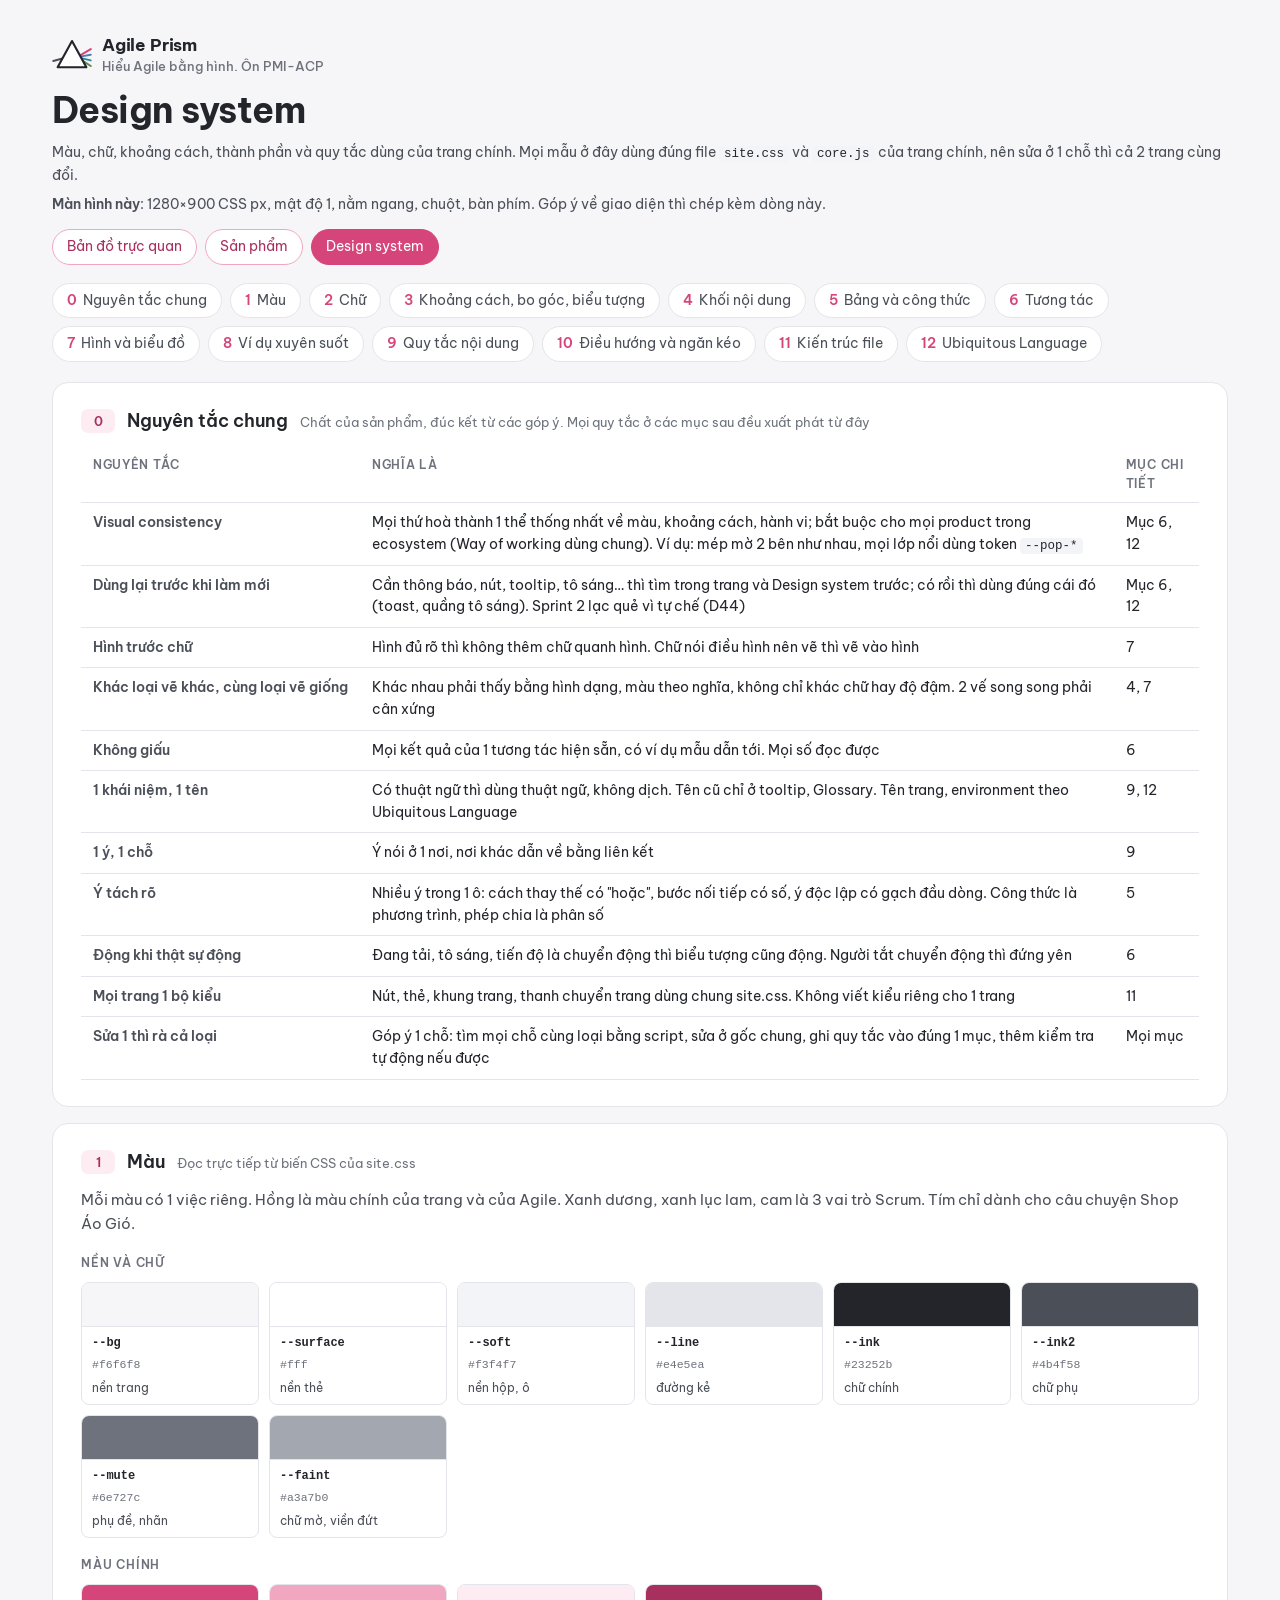
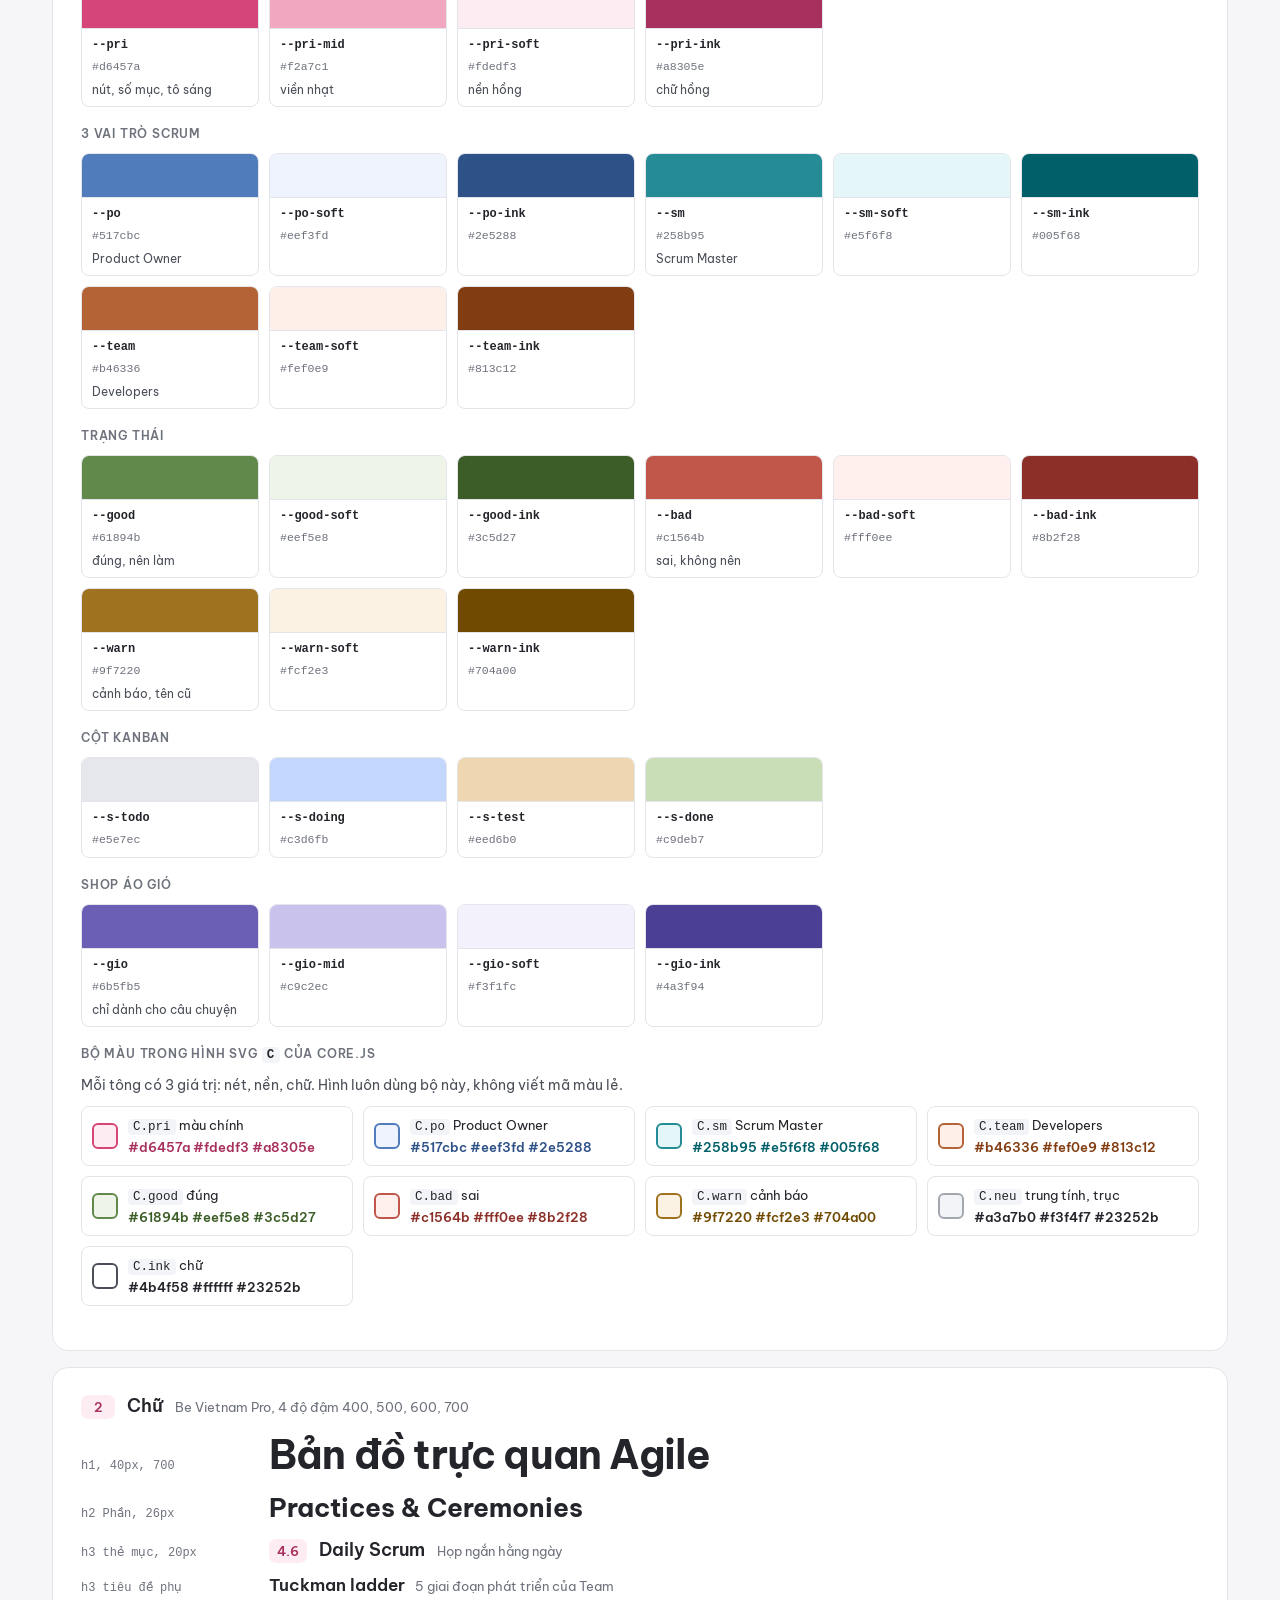
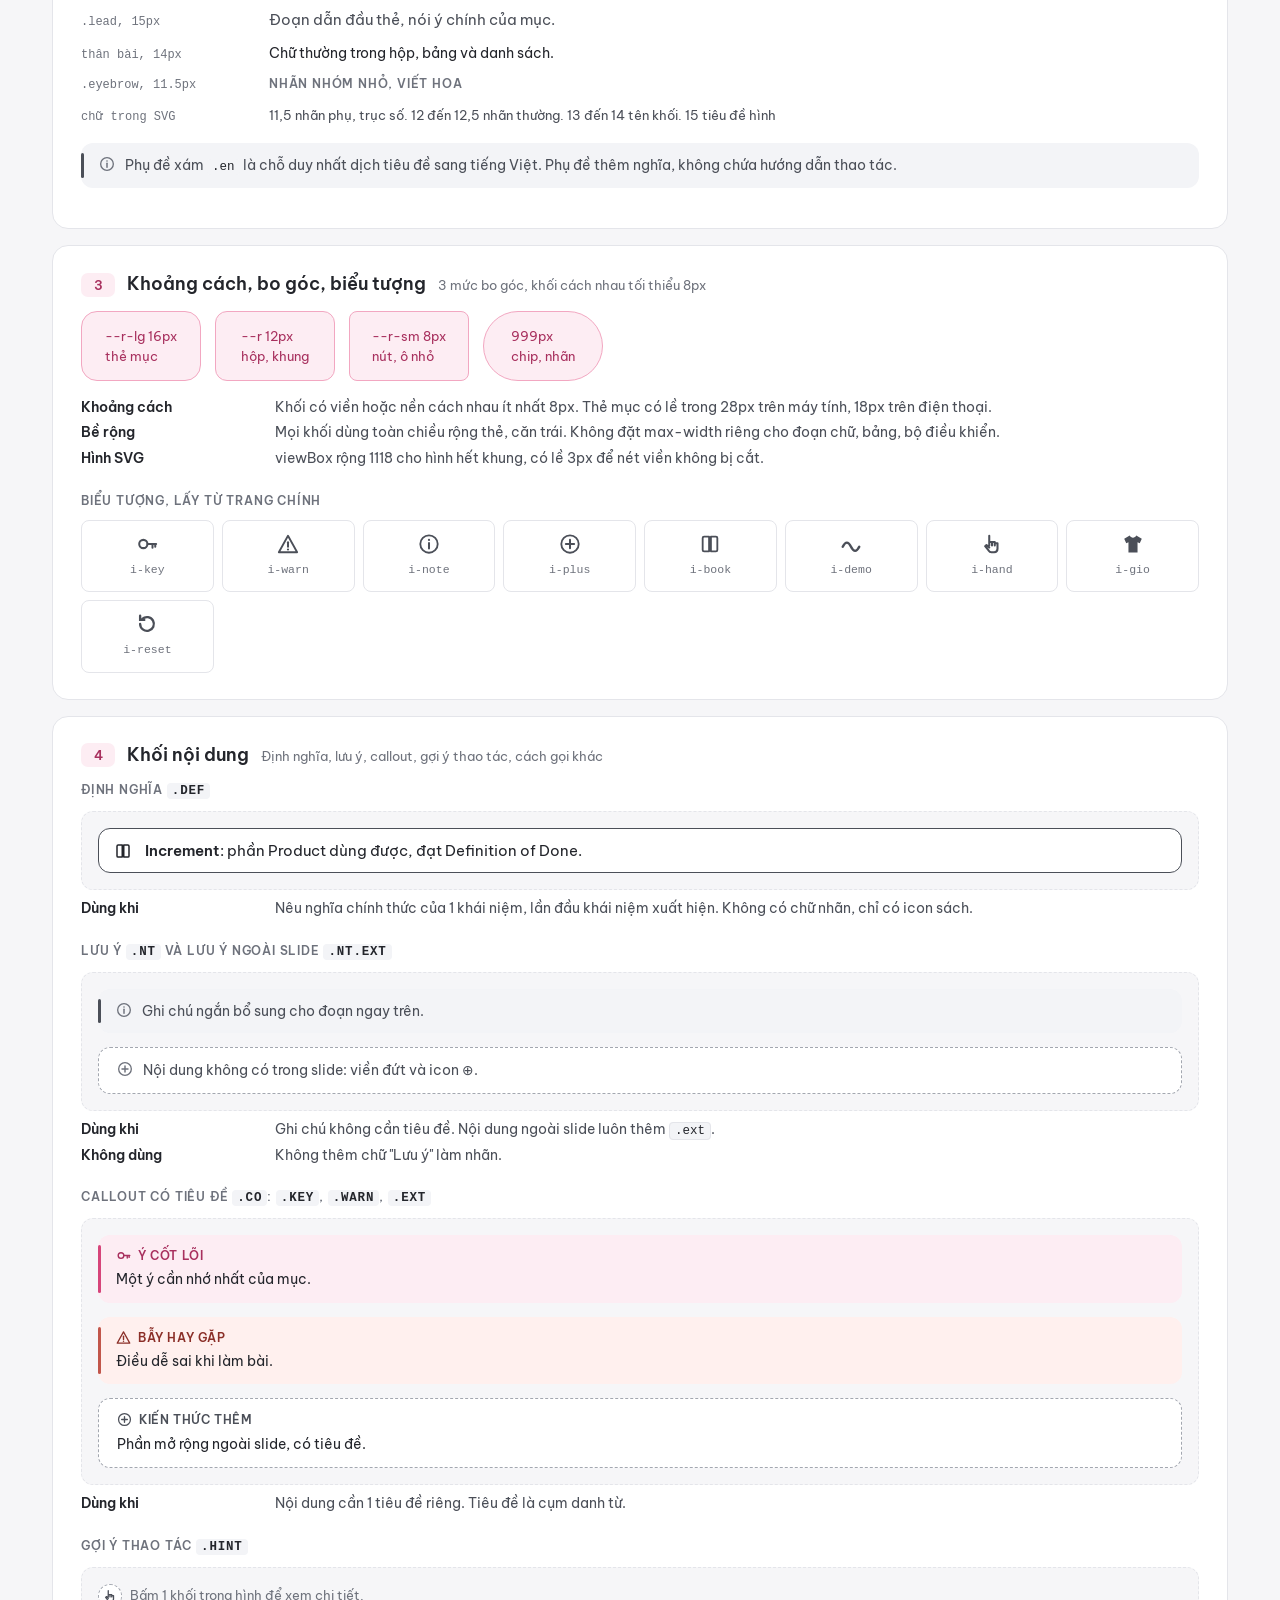
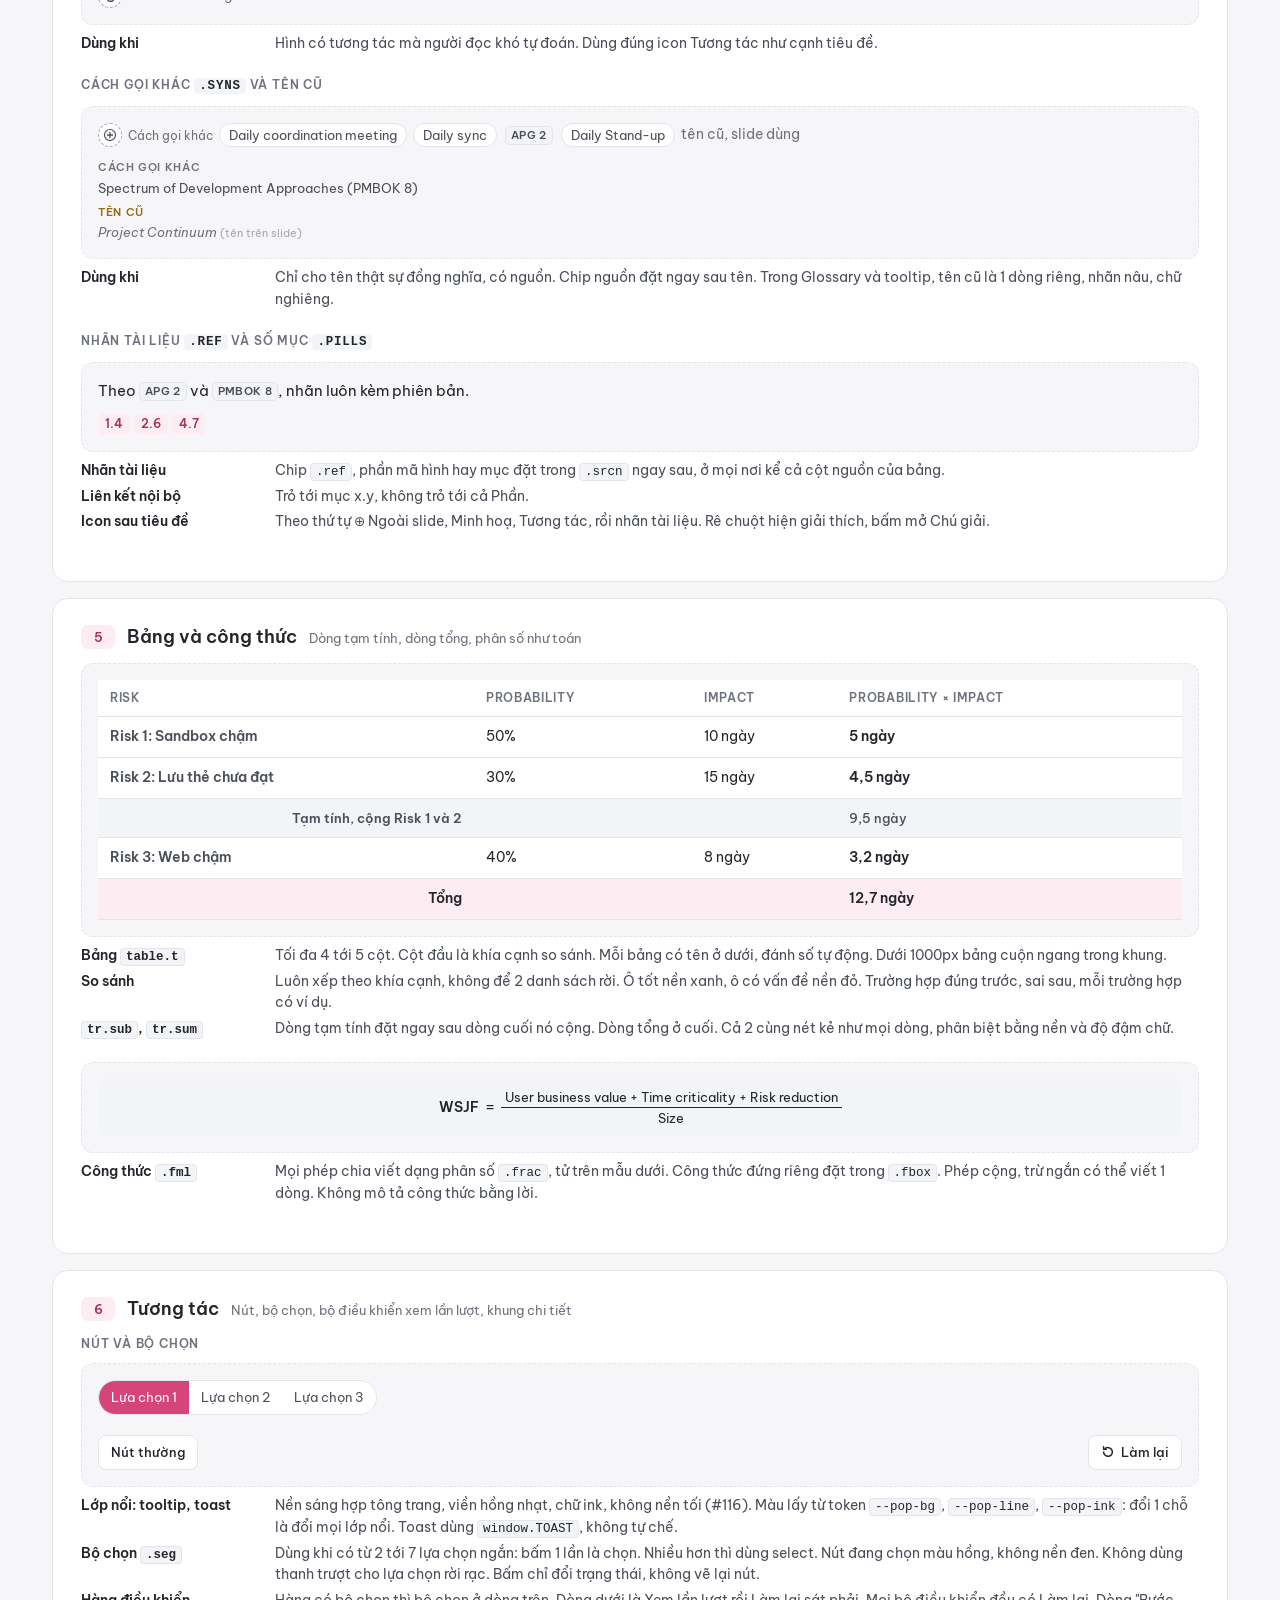
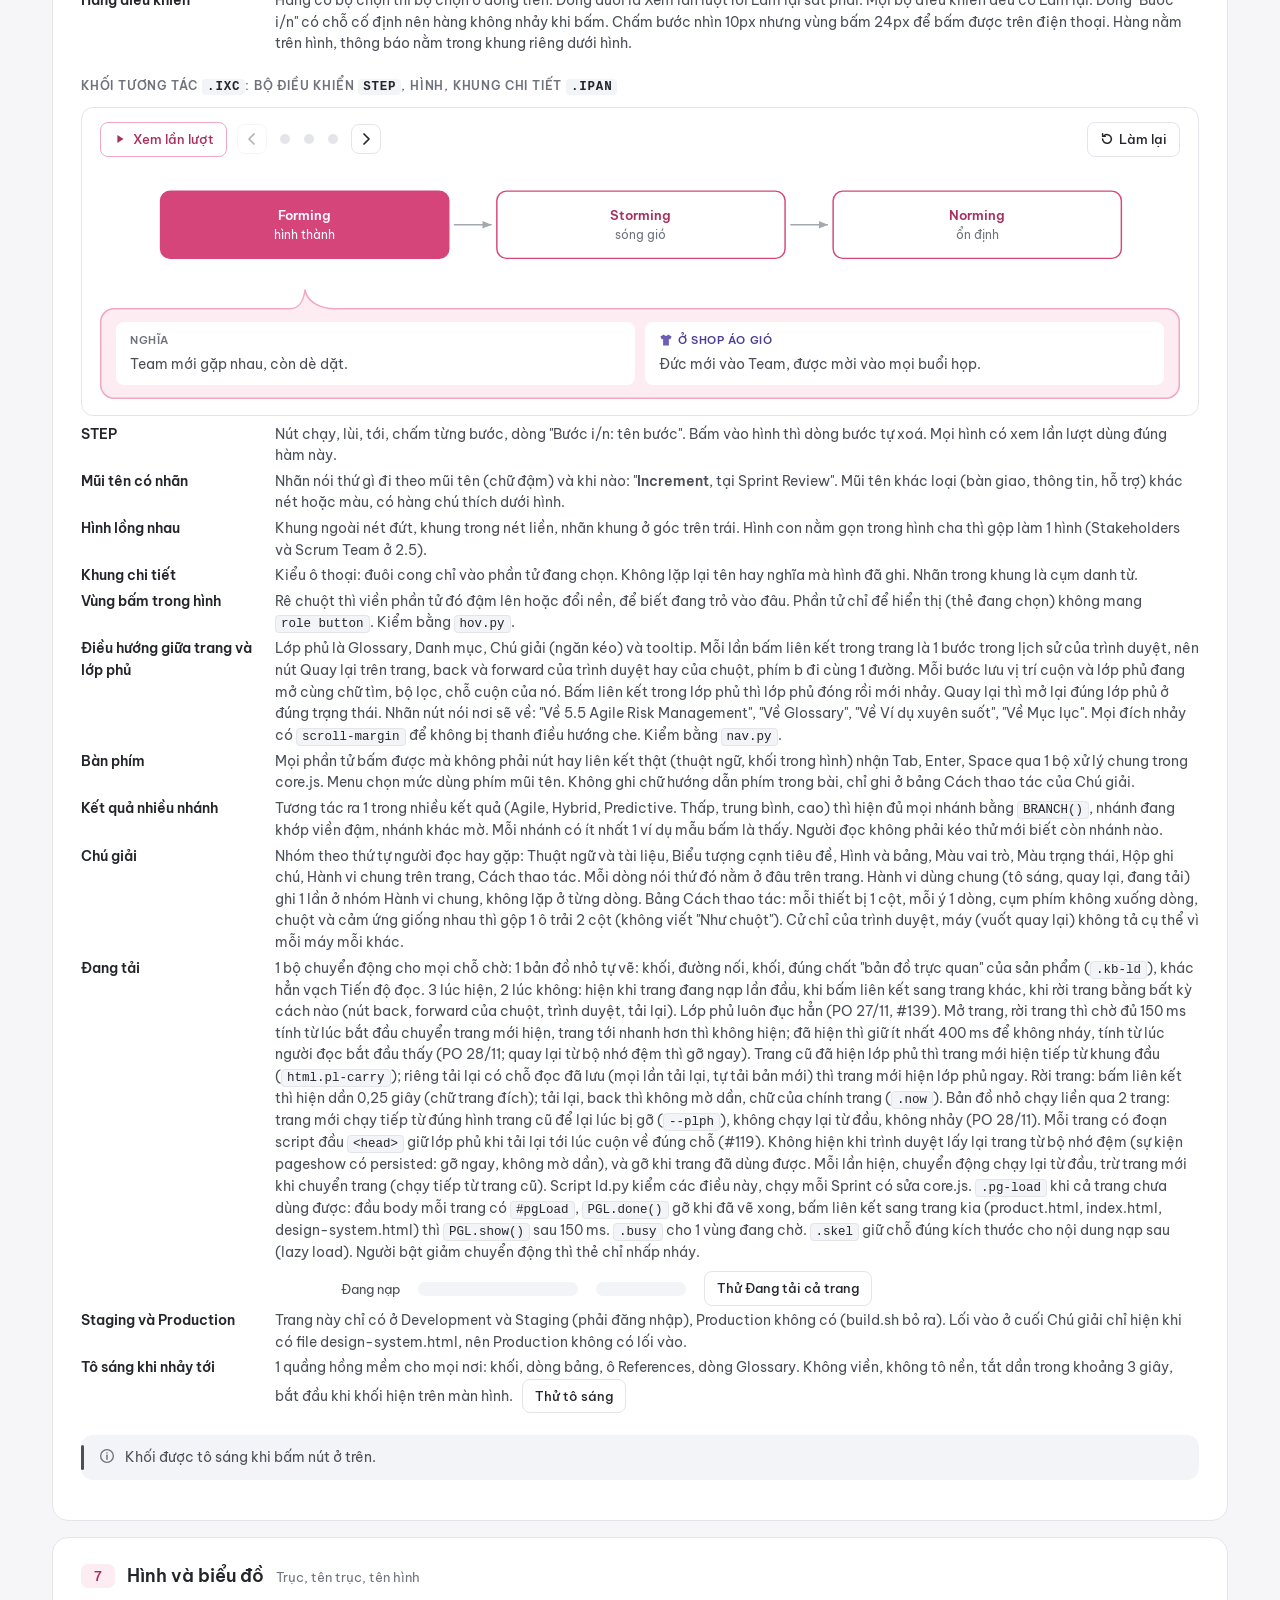
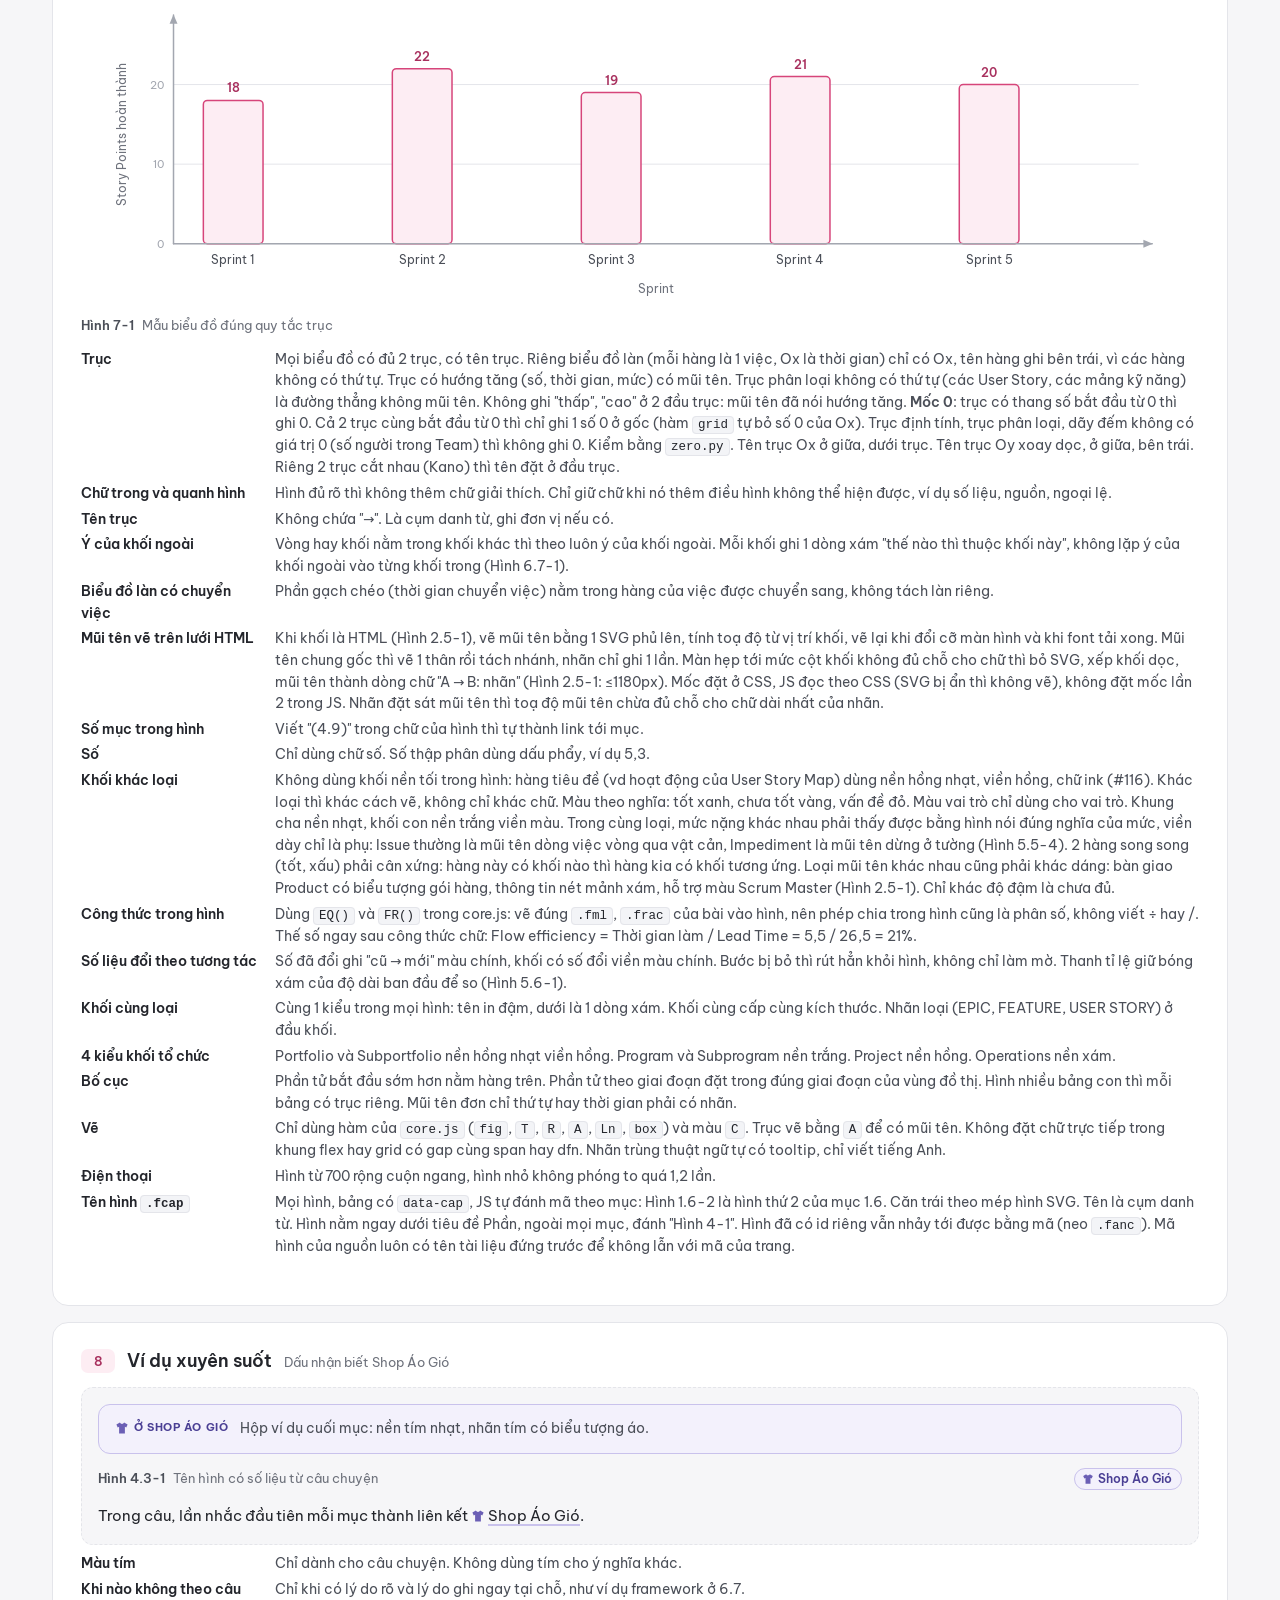
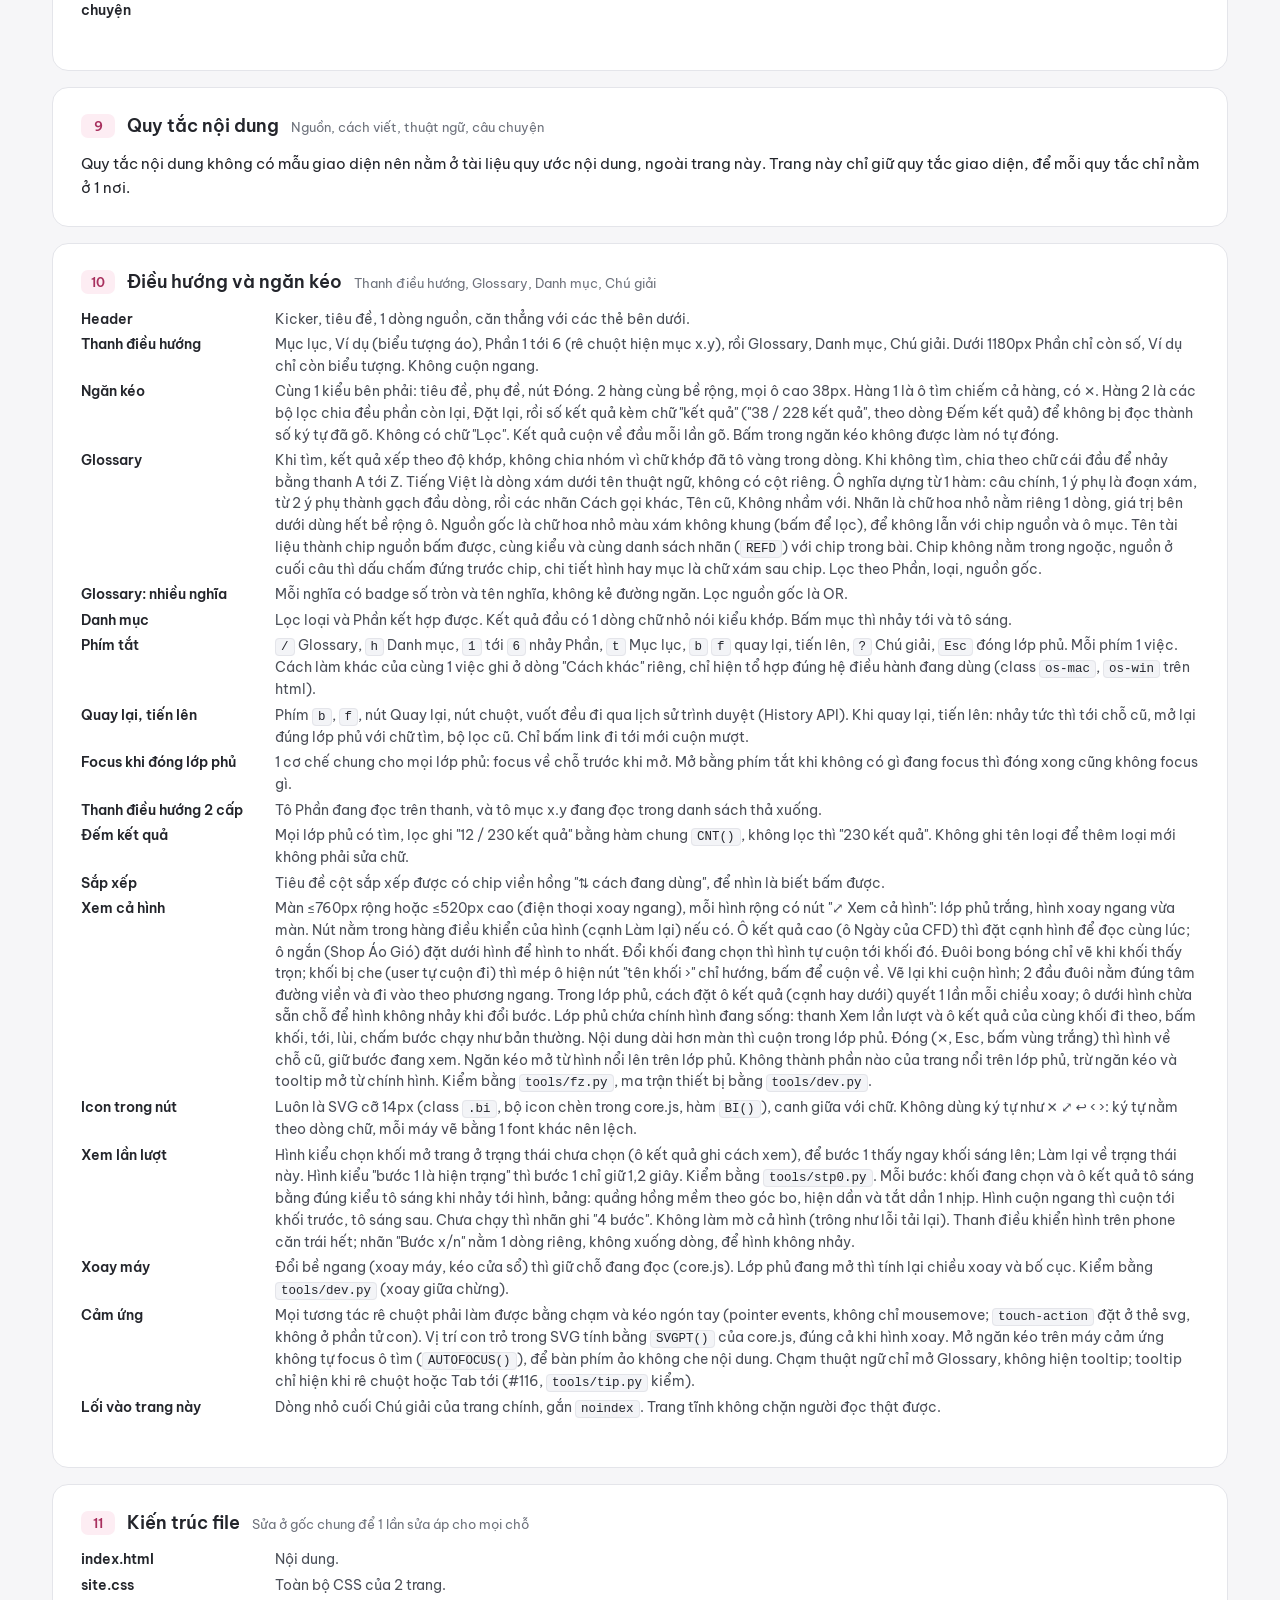
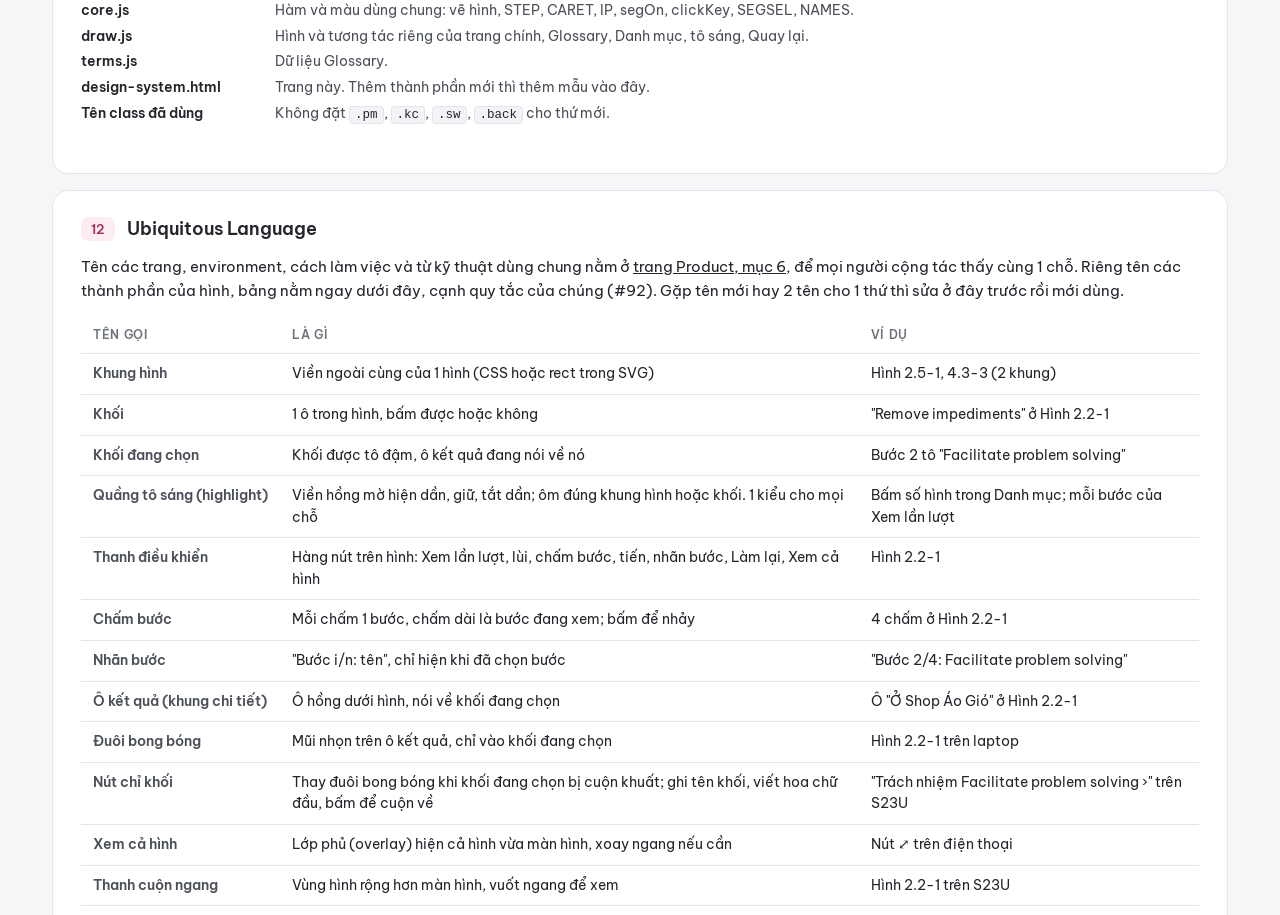
==== commit 1da297dc: "fix: bản đồ nhỏ của lớp phủ đang tải chạy liền qua 2 trang, không chạy lại từ đầu (#139)" ====
--- a/design-system.html
+++ b/design-system.html
@@ -8,7 +8,7 @@
 <link rel="preconnect" href="https://fonts.googleapis.com">
 <link href="https://fonts.googleapis.com/css2?family=Be+Vietnam+Pro:wght@400;500;600;700&display=swap" rel="stylesheet">
 <link rel="stylesheet" href="site.css">
-<script>/* Đầu head (#119, #139): ap-rl = tải lại có chỗ đọc đã lưu, giữ lớp phủ từ lần vẽ đầu tới khi cuộn xong. --plw: lớp phủ chờ đủ 150 ms tính từ lúc bắt đầu chuyển trang. __plt, __plf, __plv: lúc script này chạy, lúc khung vẽ đầu, lúc lớp phủ thật sự thấy được (hết chờ plWait) (để giữ lớp phủ ít nhất 400 ms). pl-carry, __pls: trang cũ đã hiện lớp phủ chỉ chữ (plSeen) thì trang mới hiện tiếp y hệt, đếm 400 ms từ lúc trang cũ hiện */(function(){try{var H=document.documentElement;window.__plt=performance.now();requestAnimationFrame(function(t){window.__plf=t});document.addEventListener('animationend',function(e){if(e.animationName==='plWait')window.__plv=performance.now()},true);H.style.setProperty('--plw',Math.max(0,150-performance.now())+'ms');var n=performance.getEntriesByType('navigation')[0];if((n&&n.type==='reload'||sessionStorage.getItem('newver')!==null)&&sessionStorage.getItem('apY')!==null)H.classList.add('ap-rl');var s=+sessionStorage.getItem('plSeen');sessionStorage.removeItem('plSeen');if(s&&Date.now()-s<10000&&!H.classList.contains('ap-rl')){H.classList.add('pl-carry');window.__pls=s}}catch(e){}})()</script>
+<script>/* Đầu head (#119, #139): ap-rl = tải lại có chỗ đọc đã lưu, giữ lớp phủ từ lần vẽ đầu tới khi cuộn xong. --plw: lớp phủ chờ đủ 150 ms tính từ lúc bắt đầu chuyển trang. __plt, __plf, __plv: lúc script này chạy, lúc khung vẽ đầu, lúc lớp phủ thật sự thấy được (hết chờ plWait) (để giữ lớp phủ ít nhất 400 ms). pl-carry, __pls, --plph: trang cũ đã hiện lớp phủ (plSeen) thì trang mới hiện tiếp, bản đồ nhỏ chạy tiếp từ hình trang cũ để lại (plRun: số ms đã chạy tới lúc trang cũ bị gỡ), đếm 400 ms từ lúc trang cũ hiện */(function(){try{var H=document.documentElement;window.__plt=performance.now();requestAnimationFrame(function(t){window.__plf=t});document.addEventListener('animationend',function(e){if(e.animationName==='plWait')window.__plv=performance.now()},true);H.style.setProperty('--plw',Math.max(0,150-performance.now())+'ms');var n=performance.getEntriesByType('navigation')[0];if((n&&n.type==='reload'||sessionStorage.getItem('newver')!==null)&&sessionStorage.getItem('apY')!==null)H.classList.add('ap-rl');var s=+sessionStorage.getItem('plSeen');sessionStorage.removeItem('plSeen');var r=+sessionStorage.getItem('plRun');sessionStorage.removeItem('plRun');if(s&&Date.now()-s<10000){window.__plr=r;H.style.setProperty('--plph',(-r)+'ms');if(!H.classList.contains('ap-rl')){H.classList.add('pl-carry');window.__pls=s}}}catch(e){}})()</script>
 </head>
 <body class="ds">
 <div id="pgLoad" class="pg-load" role="status" aria-live="polite"><div class="pl-box"><span class="kb-ld" aria-hidden="true"><i></i><i></i><i></i></span><span class="pl-t">Đang mở Design system</span></div></div>
@@ -138,7 +138,7 @@
     <dt>Mũi tên có nhãn</dt><dd>Nhãn nói thứ gì đi theo mũi tên (chữ đậm) và khi nào: "<b>Increment</b>, tại Sprint Review". Mũi tên khác loại (bàn giao, thông tin, hỗ trợ) khác nét hoặc màu, có hàng chú thích dưới hình.</dd><dt>Hình lồng nhau</dt><dd>Khung ngoài nét đứt, khung trong nét liền, nhãn khung ở góc trên trái. Hình con nằm gọn trong hình cha thì gộp làm 1 hình (Stakeholders và Scrum Team ở 2.5).</dd><dt>Khung chi tiết</dt><dd>Kiểu ô thoại: đuôi cong chỉ vào phần tử đang chọn. Không lặp lại tên hay nghĩa mà hình đã ghi. Nhãn trong khung là cụm danh từ.</dd><dt>Vùng bấm trong hình</dt><dd>Rê chuột thì viền phần tử đó đậm lên hoặc đổi nền, để biết đang trỏ vào đâu. Phần tử chỉ để hiển thị (thẻ đang chọn) không mang <code>role button</code>. Kiểm bằng <code>hov.py</code>.</dd><dt>Điều hướng giữa trang và lớp phủ</dt><dd>Lớp phủ là Glossary, Danh mục, Chú giải (ngăn kéo) và tooltip. Mỗi lần bấm liên kết trong trang là 1 bước trong lịch sử của trình duyệt, nên nút Quay lại trên trang, back và forward của trình duyệt hay của chuột, phím b đi cùng 1 đường. Mỗi bước lưu vị trí cuộn và lớp phủ đang mở cùng chữ tìm, bộ lọc, chỗ cuộn của nó. Bấm liên kết trong lớp phủ thì lớp phủ đóng rồi mới nhảy. Quay lại thì mở lại đúng lớp phủ ở đúng trạng thái. Nhãn nút nói nơi sẽ về: "Về 5.5 Agile Risk Management", "Về Glossary", "Về Ví dụ xuyên suốt", "Về Mục lục". Mọi đích nhảy có <code>scroll-margin</code> để không bị thanh điều hướng che. Kiểm bằng <code>nav.py</code>.</dd><dt>Bàn phím</dt><dd>Mọi phần tử bấm được mà không phải nút hay liên kết thật (thuật ngữ, khối trong hình) nhận Tab, Enter, Space qua 1 bộ xử lý chung trong core.js. Menu chọn mức dùng phím mũi tên. Không ghi chữ hướng dẫn phím trong bài, chỉ ghi ở bảng Cách thao tác của Chú giải.</dd>
     <dt>Kết quả nhiều nhánh</dt><dd>Tương tác ra 1 trong nhiều kết quả (Agile, Hybrid, Predictive. Thấp, trung bình, cao) thì hiện đủ mọi nhánh bằng <code>BRANCH()</code>, nhánh đang khớp viền đậm, nhánh khác mờ. Mỗi nhánh có ít nhất 1 ví dụ mẫu bấm là thấy. Người đọc không phải kéo thử mới biết còn nhánh nào.</dd>
     <dt>Chú giải</dt><dd>Nhóm theo thứ tự người đọc hay gặp: Thuật ngữ và tài liệu, Biểu tượng cạnh tiêu đề, Hình và bảng, Màu vai trò, Màu trạng thái, Hộp ghi chú, Hành vi chung trên trang, Cách thao tác. Mỗi dòng nói thứ đó nằm ở đâu trên trang. Hành vi dùng chung (tô sáng, quay lại, đang tải) ghi 1 lần ở nhóm Hành vi chung, không lặp ở từng dòng. Bảng Cách thao tác: mỗi thiết bị 1 cột, mỗi ý 1 dòng, cụm phím không xuống dòng, chuột và cảm ứng giống nhau thì gộp 1 ô trải 2 cột (không viết "Như chuột"). Cử chỉ của trình duyệt, máy (vuốt quay lại) không tả cụ thể vì mỗi máy mỗi khác.</dd>
-    <dt>Đang tải</dt><dd>1 bộ chuyển động cho mọi chỗ chờ: 1 bản đồ nhỏ tự vẽ: khối, đường nối, khối, đúng chất "bản đồ trực quan" của sản phẩm (<code>.kb-ld</code>), khác hẳn vạch Tiến độ đọc. 3 lúc hiện, 2 lúc không: hiện khi trang đang nạp lần đầu, khi bấm liên kết sang trang khác, khi rời trang bằng bất kỳ cách nào (nút back, forward của chuột, trình duyệt, tải lại). Lớp phủ luôn đục hẳn (PO 27/11, #139). Mở trang, rời trang thì chờ đủ 150 ms tính từ lúc bắt đầu chuyển trang mới hiện, trang tới nhanh hơn thì không hiện; đã hiện thì giữ ít nhất 400 ms để không nháy, tính từ lúc người đọc bắt đầu thấy (PO 28/11; quay lại từ bộ nhớ đệm thì gỡ ngay). Trang cũ đã hiện lớp phủ chỉ chữ thì trang mới hiện tiếp y hệt từ khung đầu (<code>html.pl-carry</code>), không vẽ bản đồ nhỏ; riêng tải lại có chỗ đọc đã lưu (mọi lần tải lại, tự tải bản mới) thì trang mới hiện lớp phủ ngay. Rời trang thì trang cũ chỉ hiện chữ, không chạy bản đồ nhỏ, để trang mới vẽ bản đồ nhỏ 1 lần từ đầu: bấm liên kết thì hiện dần 0,25 giây (<code>.go</code>); rời trang không qua liên kết (tải lại, back) thì không mờ dần, chữ của chính trang (<code>.now</code>). Mỗi trang có đoạn script đầu <code>&lt;head&gt;</code> giữ lớp phủ khi tải lại tới lúc cuộn về đúng chỗ (#119). Không hiện khi trình duyệt lấy lại trang từ bộ nhớ đệm (sự kiện pageshow có persisted: gỡ ngay, không mờ dần), và gỡ khi trang đã dùng được. Mỗi lần hiện, chuyển động chạy lại từ đầu. Script ld.py kiểm các điều này, chạy mỗi Sprint có sửa core.js. <code>.pg-load</code> khi cả trang chưa dùng được: đầu body mỗi trang có <code>#pgLoad</code>, <code>PGL.done()</code> gỡ khi đã vẽ xong, bấm liên kết sang trang kia (product.html, index.html, design-system.html) thì <code>PGL.show()</code> sau 150 ms. <code>.busy</code> cho 1 vùng đang chờ. <code>.skel</code> giữ chỗ đúng kích thước cho nội dung nạp sau (lazy load). Người bật giảm chuyển động thì thẻ chỉ nhấp nháy.
+    <dt>Đang tải</dt><dd>1 bộ chuyển động cho mọi chỗ chờ: 1 bản đồ nhỏ tự vẽ: khối, đường nối, khối, đúng chất "bản đồ trực quan" của sản phẩm (<code>.kb-ld</code>), khác hẳn vạch Tiến độ đọc. 3 lúc hiện, 2 lúc không: hiện khi trang đang nạp lần đầu, khi bấm liên kết sang trang khác, khi rời trang bằng bất kỳ cách nào (nút back, forward của chuột, trình duyệt, tải lại). Lớp phủ luôn đục hẳn (PO 27/11, #139). Mở trang, rời trang thì chờ đủ 150 ms tính từ lúc bắt đầu chuyển trang mới hiện, trang tới nhanh hơn thì không hiện; đã hiện thì giữ ít nhất 400 ms để không nháy, tính từ lúc người đọc bắt đầu thấy (PO 28/11; quay lại từ bộ nhớ đệm thì gỡ ngay). Trang cũ đã hiện lớp phủ thì trang mới hiện tiếp từ khung đầu (<code>html.pl-carry</code>); riêng tải lại có chỗ đọc đã lưu (mọi lần tải lại, tự tải bản mới) thì trang mới hiện lớp phủ ngay. Rời trang: bấm liên kết thì hiện dần 0,25 giây (chữ trang đích); tải lại, back thì không mờ dần, chữ của chính trang (<code>.now</code>). Bản đồ nhỏ chạy liền qua 2 trang: trang mới chạy tiếp từ đúng hình trang cũ để lại lúc bị gỡ (<code>--plph</code>), không chạy lại từ đầu, không nhảy (PO 28/11). Mỗi trang có đoạn script đầu <code>&lt;head&gt;</code> giữ lớp phủ khi tải lại tới lúc cuộn về đúng chỗ (#119). Không hiện khi trình duyệt lấy lại trang từ bộ nhớ đệm (sự kiện pageshow có persisted: gỡ ngay, không mờ dần), và gỡ khi trang đã dùng được. Mỗi lần hiện, chuyển động chạy lại từ đầu, trừ trang mới khi chuyển trang (chạy tiếp từ trang cũ). Script ld.py kiểm các điều này, chạy mỗi Sprint có sửa core.js. <code>.pg-load</code> khi cả trang chưa dùng được: đầu body mỗi trang có <code>#pgLoad</code>, <code>PGL.done()</code> gỡ khi đã vẽ xong, bấm liên kết sang trang kia (product.html, index.html, design-system.html) thì <code>PGL.show()</code> sau 150 ms. <code>.busy</code> cho 1 vùng đang chờ. <code>.skel</code> giữ chỗ đúng kích thước cho nội dung nạp sau (lazy load). Người bật giảm chuyển động thì thẻ chỉ nhấp nháy.
       <span style="display:flex;gap:18px;align-items:center;margin-top:8px"><span class="busy"><span class="kb-ld" aria-hidden="true"><i></i><i></i><i></i></span>Đang nạp</span><span class="skel" style="width:160px;height:14px;display:inline-block"></span><span class="skel" style="width:90px;height:14px;display:inline-block"></span><button type="button" class="btn" onclick="PGL.show('Thử Đang tải');setTimeout(PGL.done,1600)">Thử Đang tải cả trang</button></span></dd>
     <dt>Staging và Production</dt><dd>Trang này chỉ có ở Development và Staging (phải đăng nhập), Production không có (build.sh bỏ ra). Lối vào ở cuối Chú giải chỉ hiện khi có file design-system.html, nên Production không có lối vào.</dd>
     <dt>Tô sáng khi nhảy tới</dt><dd>1 quầng hồng mềm cho mọi nơi: khối, dòng bảng, ô References, dòng Glossary. Không viền, không tô nền, tắt dần trong khoảng 3 giây, bắt đầu khi khối hiện trên màn hình. <button type="button" class="btn" id="dsHl" style="margin-left:6px">Thử tô sáng</button></dd></dl>
--- a/site.css
+++ b/site.css
@@ -1071,7 +1071,7 @@
    .busy     1 vùng đang chờ (ví dụ nút vừa bấm, ngăn kéo đang nạp). Bộ thẻ nhỏ đặt tại chỗ
    .skel     khung xương: giữ chỗ đúng kích thước nội dung sắp nạp (lazy load), ánh sáng quét ngang */
 .pg-load{position:fixed;inset:0;z-index:9999;display:grid;place-items:center;background:var(--bg,#fafafb);transition:opacity .25s}
-.pg-load.out{opacity:0;pointer-events:none}.pg-load:not(.shown){animation:plWait var(--plw,.15s) step-end both}html.ap-rl .pg-load,html.pl-carry .pg-load{animation:none}html.pl-carry .pg-load:not(.shown) .kb-ld{visibility:hidden}/* trang cũ đã hiện lớp phủ chỉ chữ: trang mới hiện tiếp y hệt từ khung đầu, không bản đồ nhỏ, không nháy (#139) */@keyframes plWait{from{visibility:hidden}to{visibility:visible}}/* mở trang: lớp phủ chờ đủ 150 ms tính từ lúc bắt đầu chuyển trang (--plw do script đầu head đặt), trang dùng được nhanh hơn thì không nháy; tải lại có chỗ đọc đã lưu (ap-rl) thì hiện ngay để không lộ trang nhảy (#139, PO 28/11) */.pg-load.now{transition:none}.pg-load.now .kb-ld,.pg-load.go .kb-ld{visibility:hidden}/* rời trang không qua liên kết (tải lại, back) và quay lại từ bộ nhớ đệm: hiện, gỡ ngay không mờ dần; không chạy bản đồ nhỏ ở trang cũ, để trang mới vẽ 1 lần từ đầu, không thấy chạy lại 2 lần (#139) *//* tải lại: lớp phủ giữ tới khi cuộn về đúng chỗ (html.ap-rl, #119) */
+.pg-load.out{opacity:0;pointer-events:none}.pg-load:not(.shown){animation:plWait var(--plw,.15s) step-end both}html.ap-rl .pg-load,html.pl-carry .pg-load{animation:none}/* trang cũ đã hiện lớp phủ (pl-carry): trang mới hiện tiếp từ khung đầu, không chờ, không nháy (#139) */@keyframes plWait{from{visibility:hidden}to{visibility:visible}}/* mở trang: lớp phủ chờ đủ 150 ms tính từ lúc bắt đầu chuyển trang (--plw do script đầu head đặt), trang dùng được nhanh hơn thì không nháy; tải lại có chỗ đọc đã lưu (ap-rl) thì hiện ngay để không lộ trang nhảy (#139, PO 28/11) */.pg-load.now{transition:none}/* .now: rời trang không qua liên kết (tải lại, back) và quay lại từ bộ nhớ đệm: hiện, gỡ ngay không mờ dần (#139) *//* tải lại: lớp phủ giữ tới khi cuộn về đúng chỗ (html.ap-rl, #119) */
 .pl-box{display:flex;flex-direction:column;align-items:center;gap:10px;padding:18px 22px;background:var(--surface,#fff);border:1px solid var(--line,#e4e5ea);border-radius:14px;box-shadow:0 8px 28px rgba(35,37,43,.08)}
 .kb-ld{position:relative;width:96px;height:34px;display:grid;grid-template-columns:repeat(3,1fr);gap:4px}
 .kb-ld::before,.kb-ld::after{content:"";position:absolute;top:0;bottom:0;width:1px;background:var(--line,#e4e5ea)}
@@ -1161,6 +1161,8 @@
 .kb-ld i:nth-child(3){left:76px;top:3px;border-color:var(--good,#61894b);animation-delay:1.2s;background:var(--surface,#fff)}
 .kb-ld::before,.kb-ld::after{content:"";position:absolute;top:10px;height:2px;width:18px;background:var(--ink2,#4b4f58);transform-origin:left;transform:scaleX(0);animation:mlLine 2.6s ease-in-out infinite}
 .kb-ld::before{left:20px;animation-delay:.3s}.kb-ld::after{left:58px;animation-delay:.9s}
+/* #139 (PO 28/11): bản đồ nhỏ của lớp phủ chạy liền qua 2 trang. Trang mới lùi nhịp bằng --plph (âm, = số ms bản đồ nhỏ đã chạy tới lúc trang cũ bị gỡ, script đầu head đặt), nên chạy tiếp từ đúng hình người đọc thấy lần cuối, không chạy lại từ đầu, không nhảy */
+.pg-load .kb-ld i:nth-child(1){animation-delay:var(--plph,0s)}.pg-load .kb-ld i:nth-child(2){animation-delay:calc(.6s + var(--plph,0s))}.pg-load .kb-ld i:nth-child(3){animation-delay:calc(1.2s + var(--plph,0s))}.pg-load .kb-ld::before{animation-delay:calc(.3s + var(--plph,0s))}.pg-load .kb-ld::after{animation-delay:calc(.9s + var(--plph,0s))}
 @keyframes mlBox{0%{transform:scale(.4);opacity:0}10%{transform:scale(1.08);opacity:1}16%,82%{transform:scale(1);opacity:1}100%{transform:scale(1);opacity:0}}
 @keyframes mlLine{0%{transform:scaleX(0);opacity:1}14%,82%{transform:scaleX(1);opacity:1}100%{transform:scaleX(1);opacity:0}}
 @media (prefers-reduced-motion:reduce){.kb-ld i,.kb-ld::before,.kb-ld::after{animation:none;transform:none;opacity:1}}
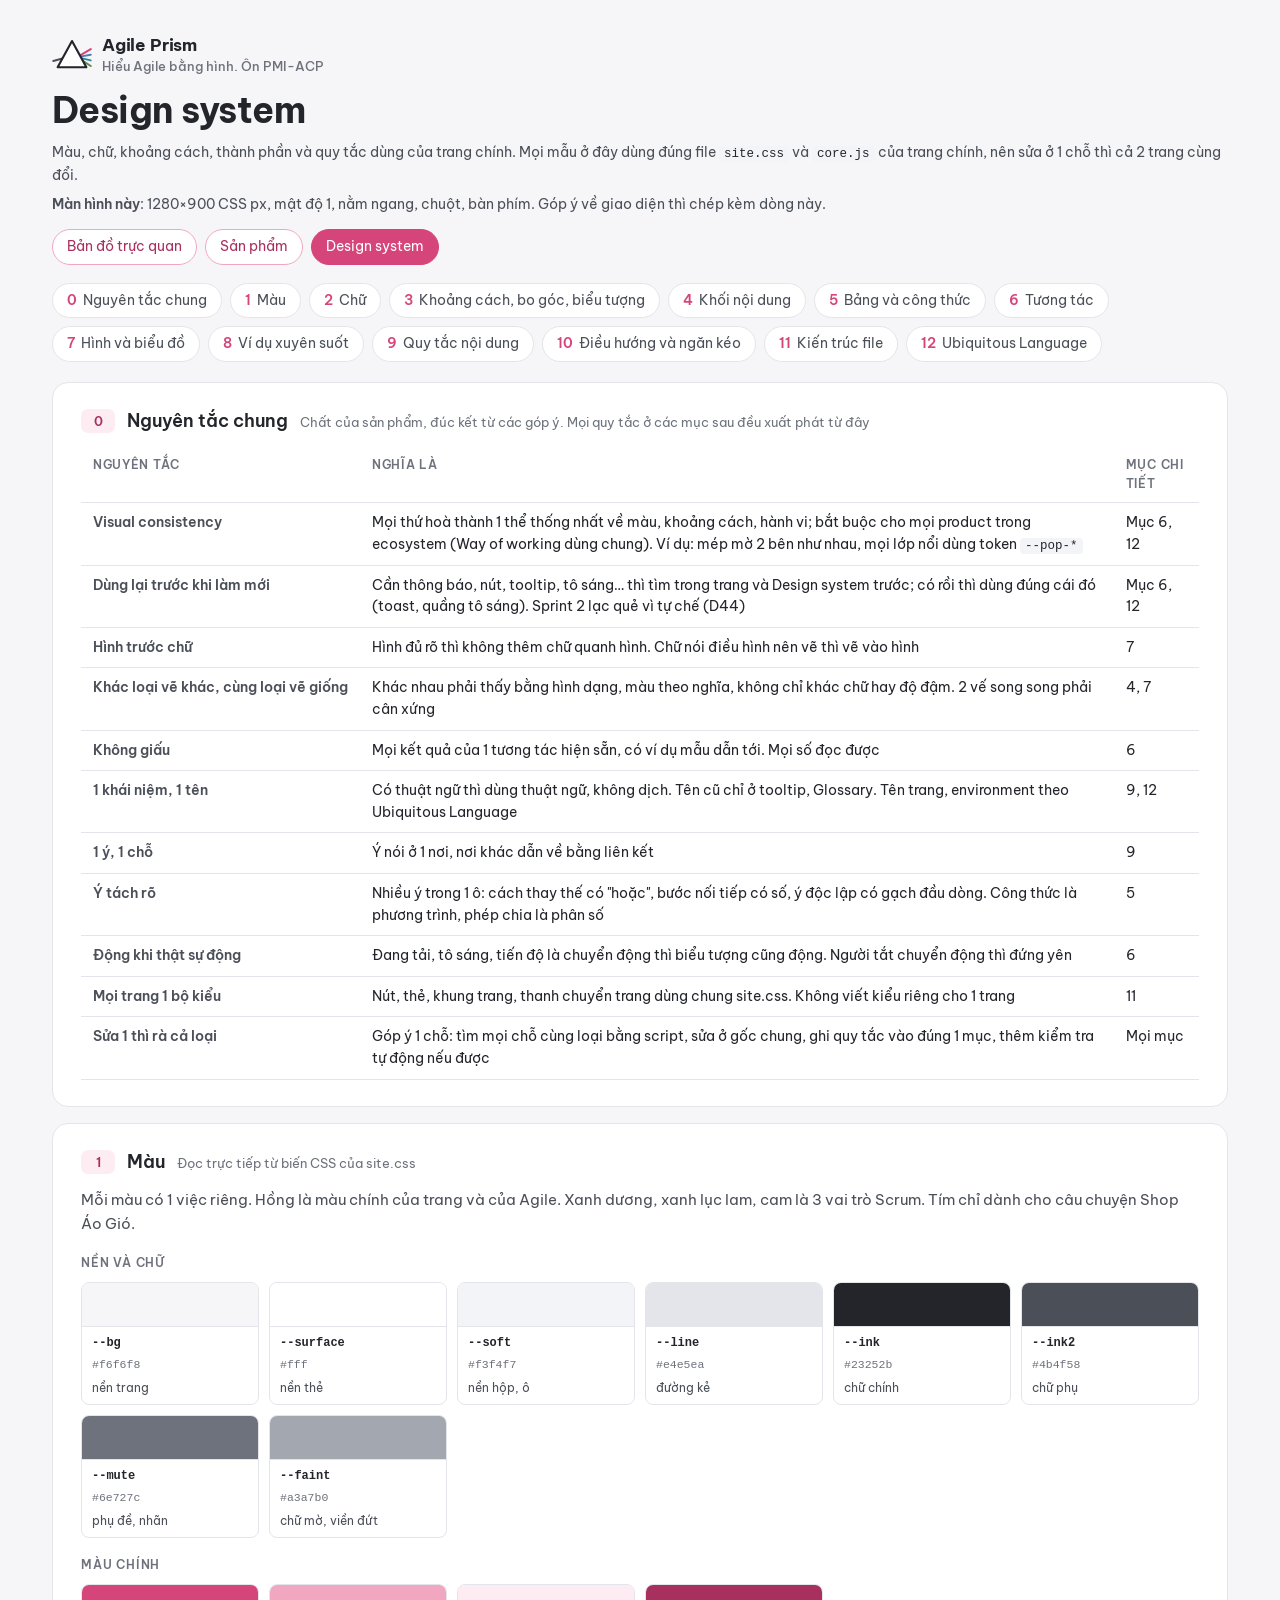
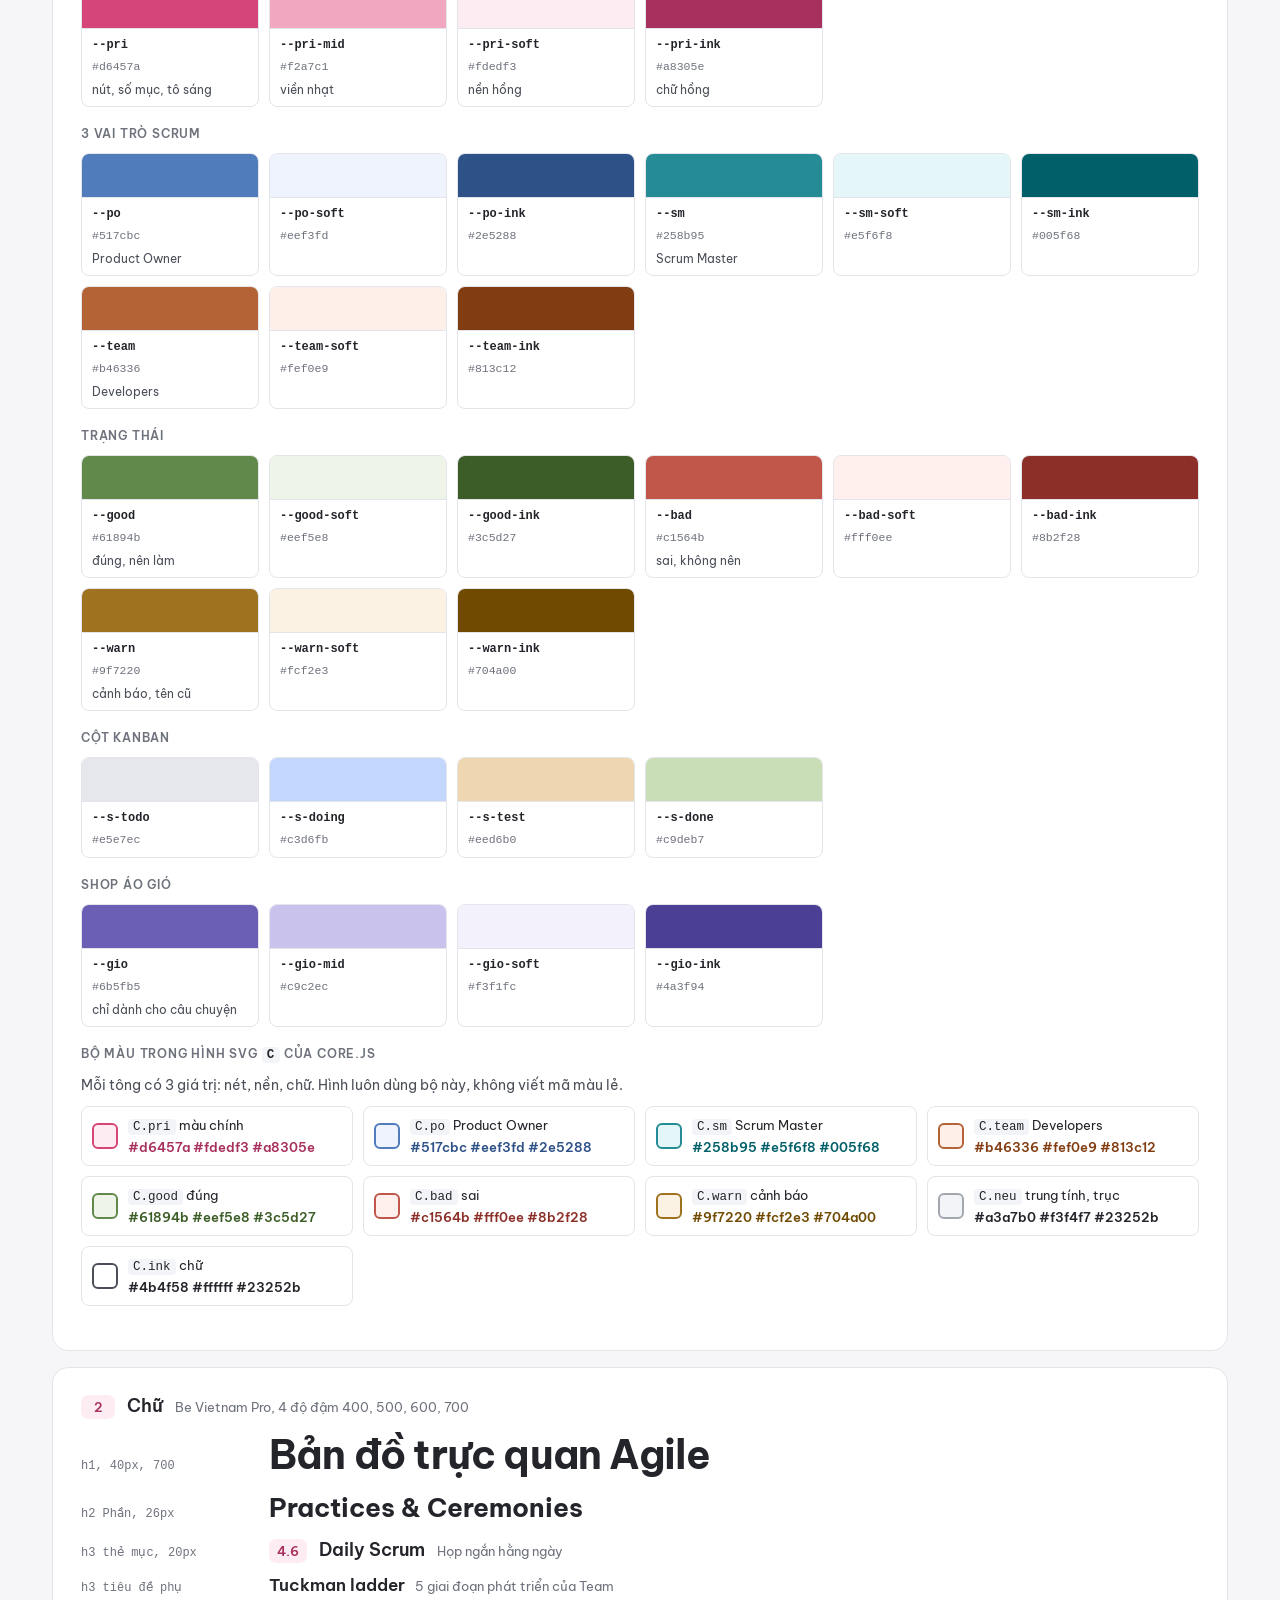
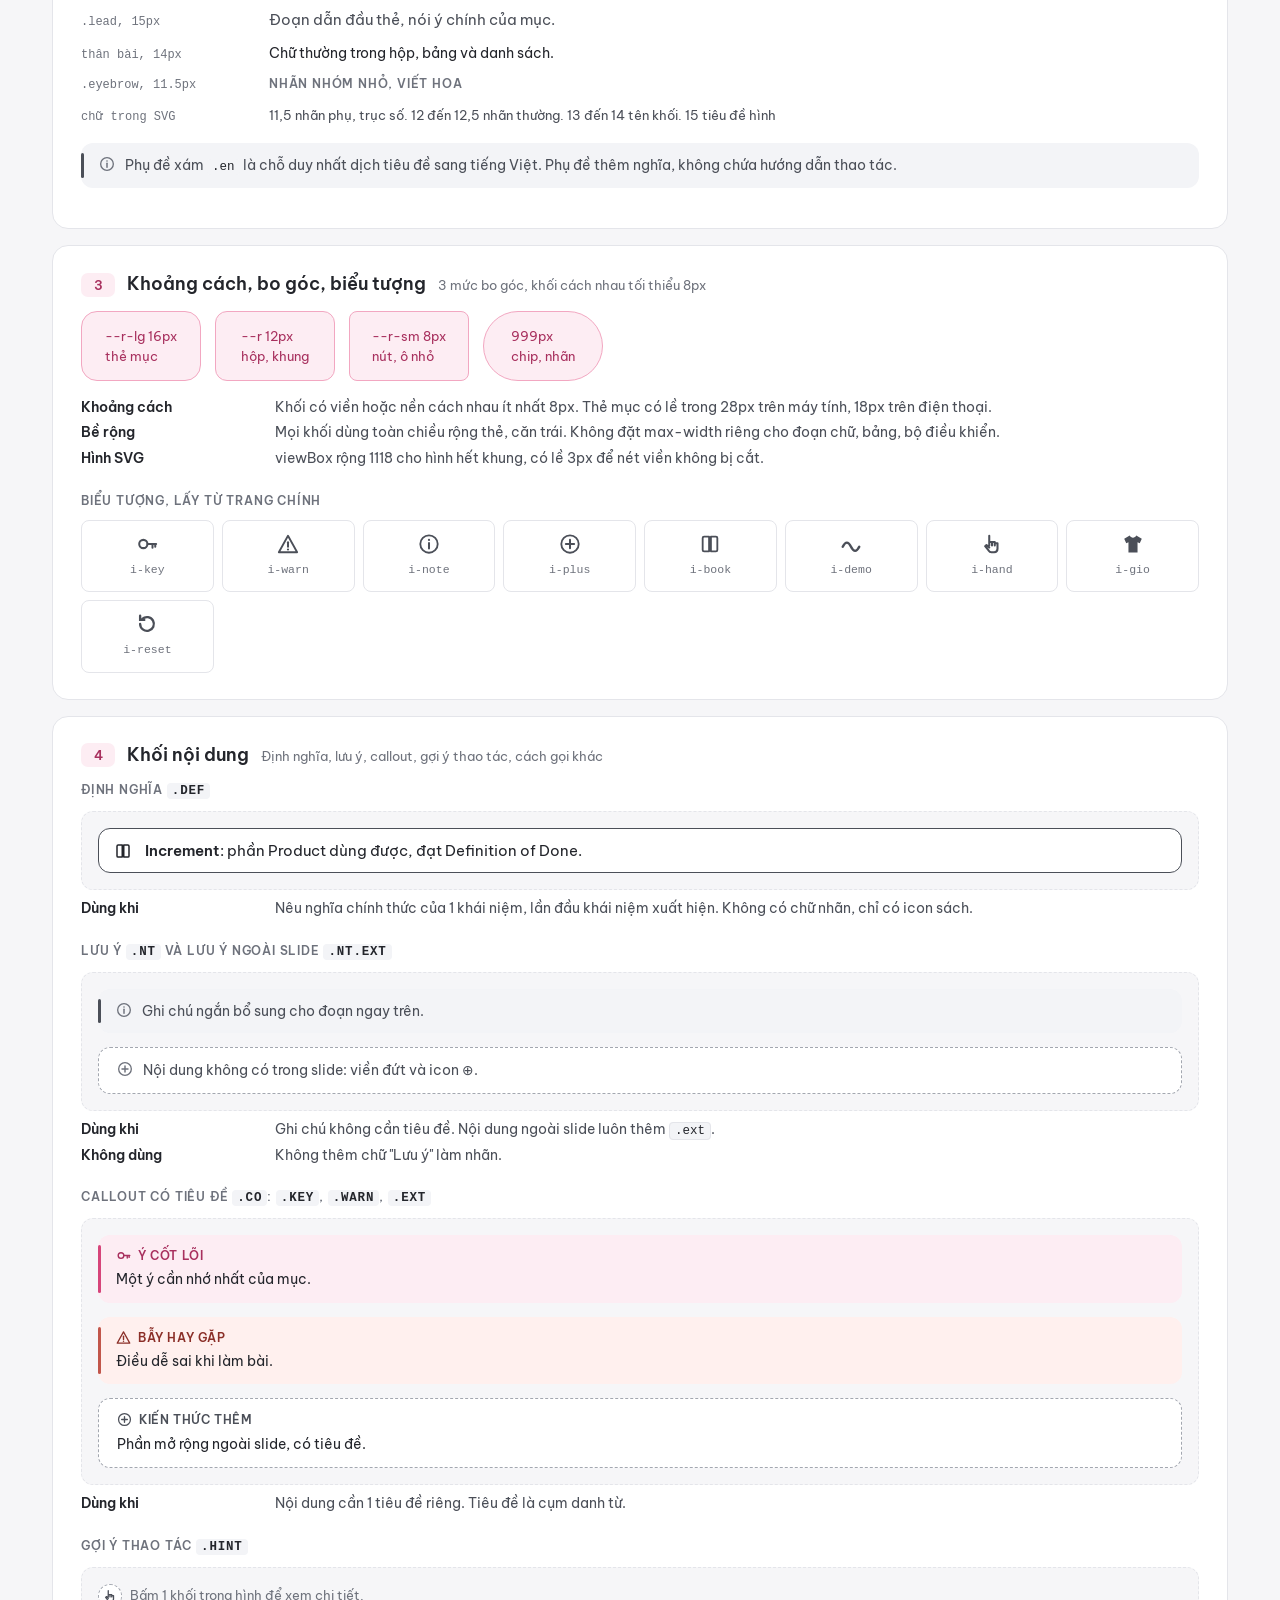
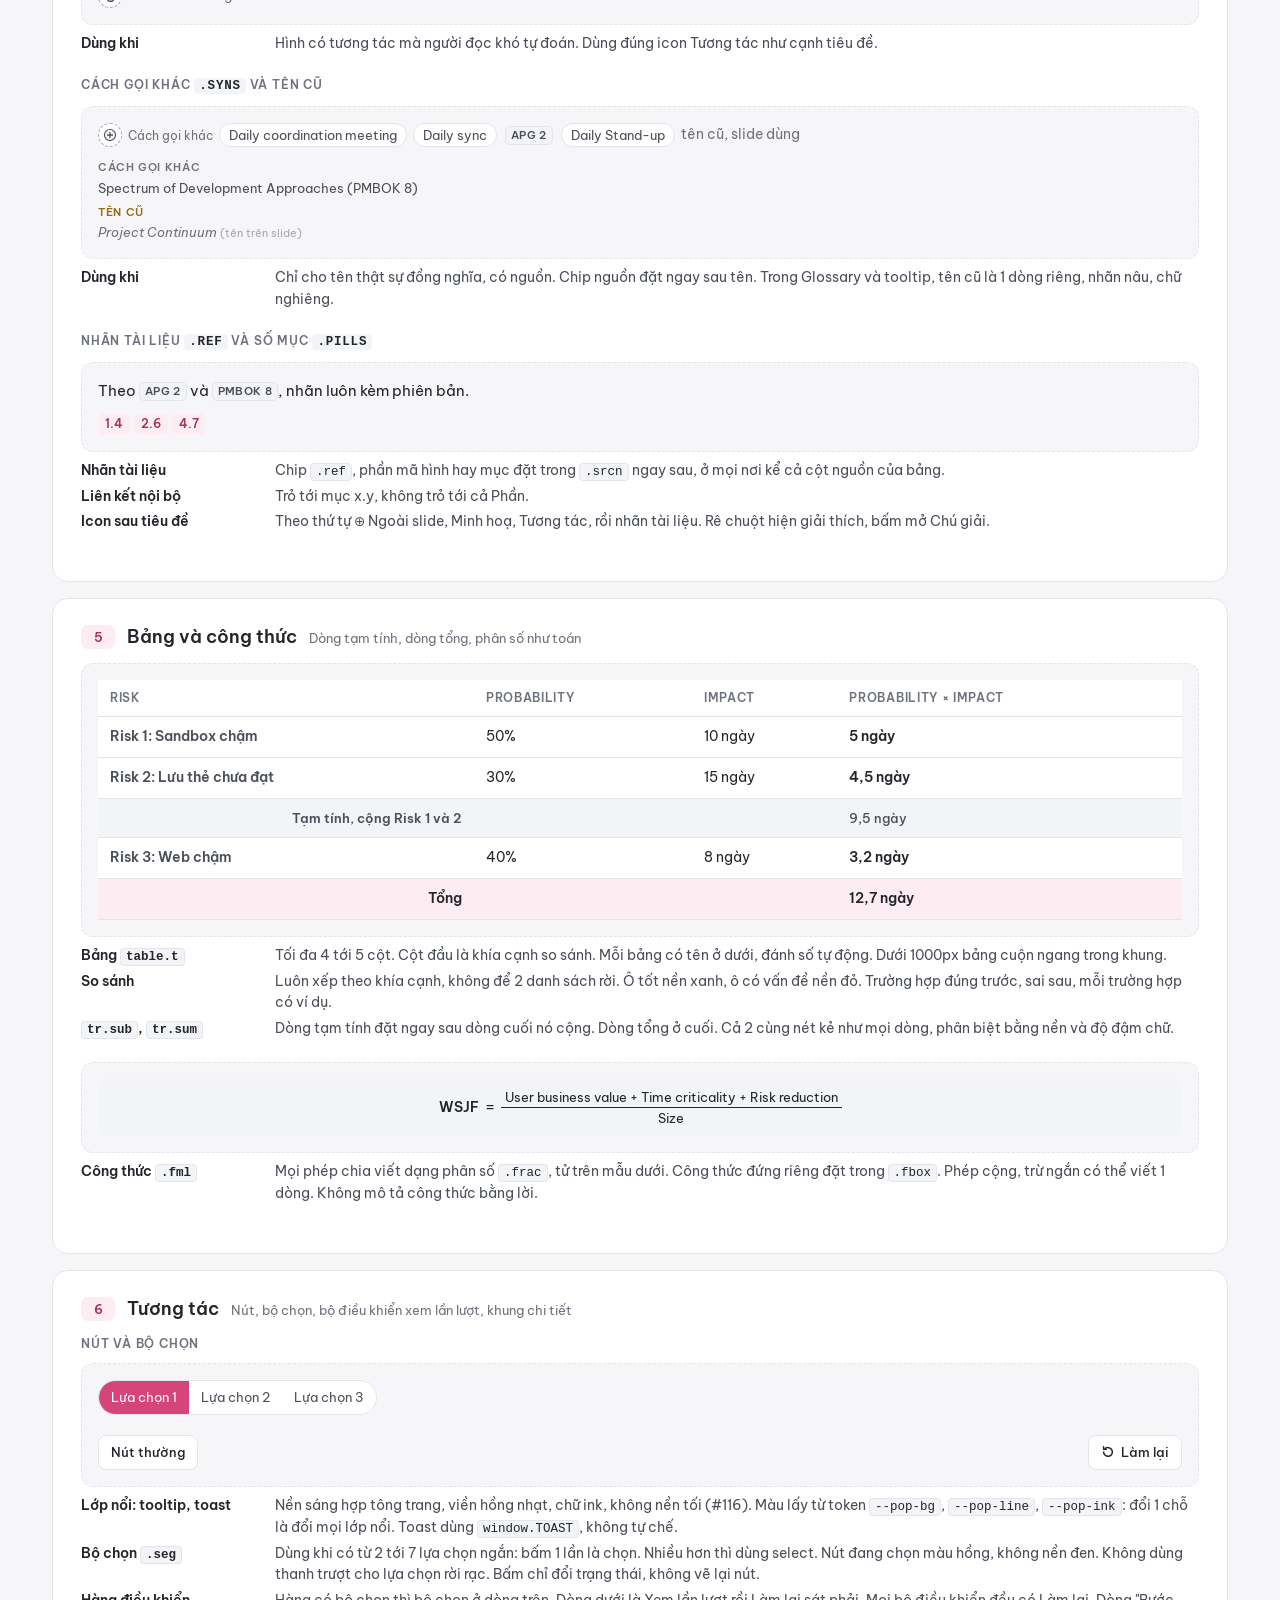
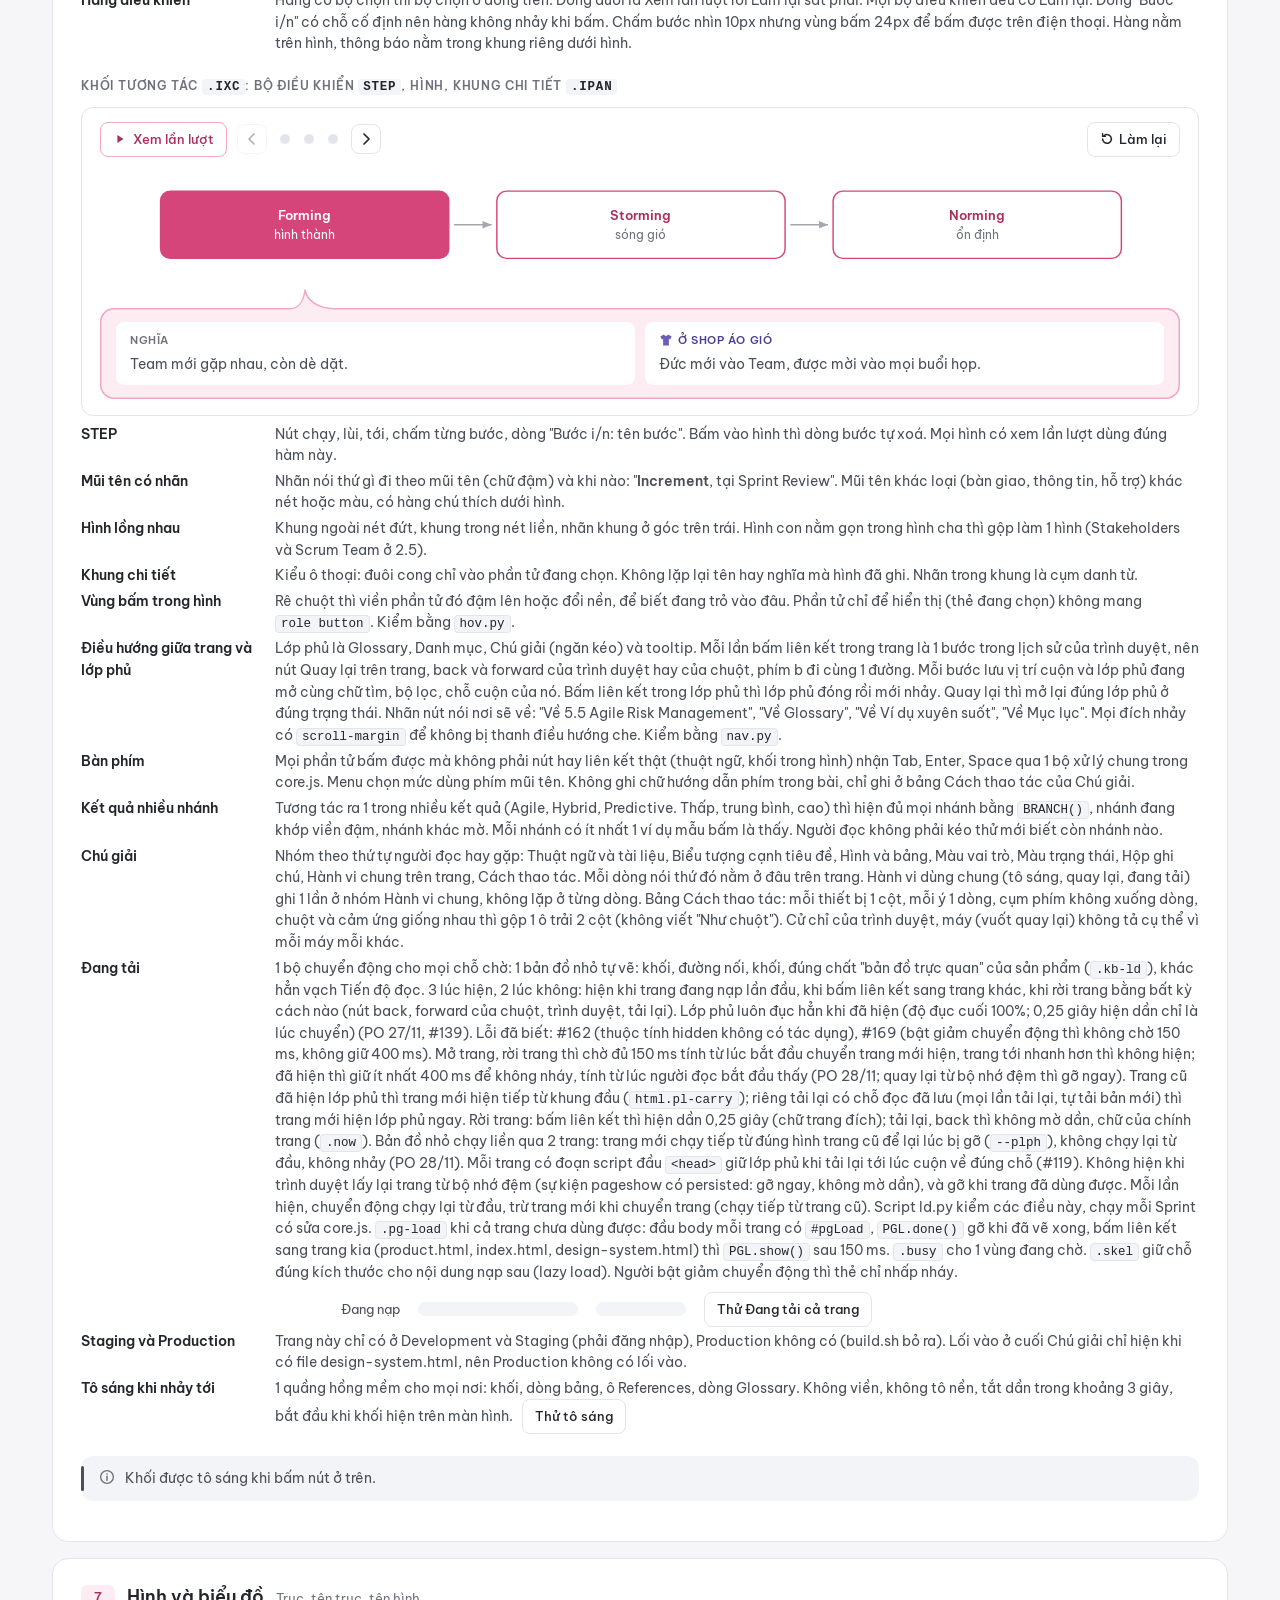
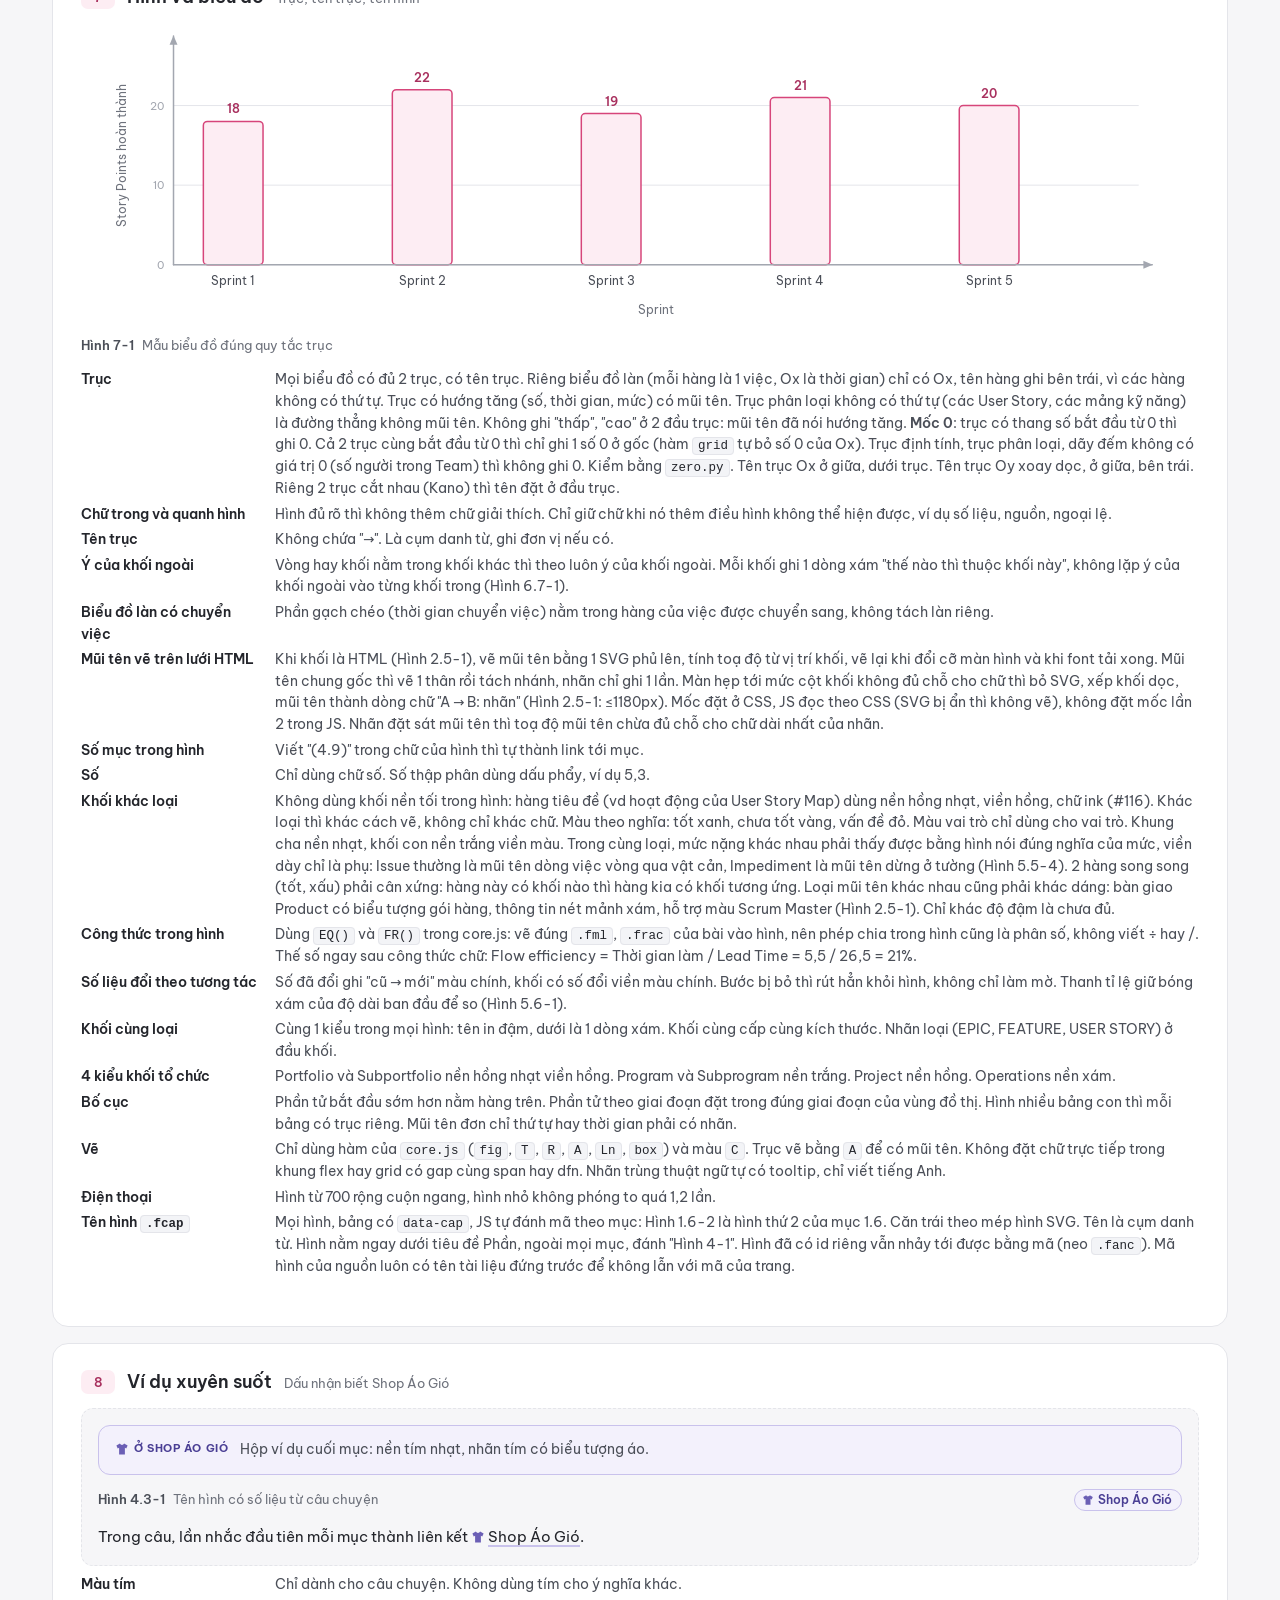
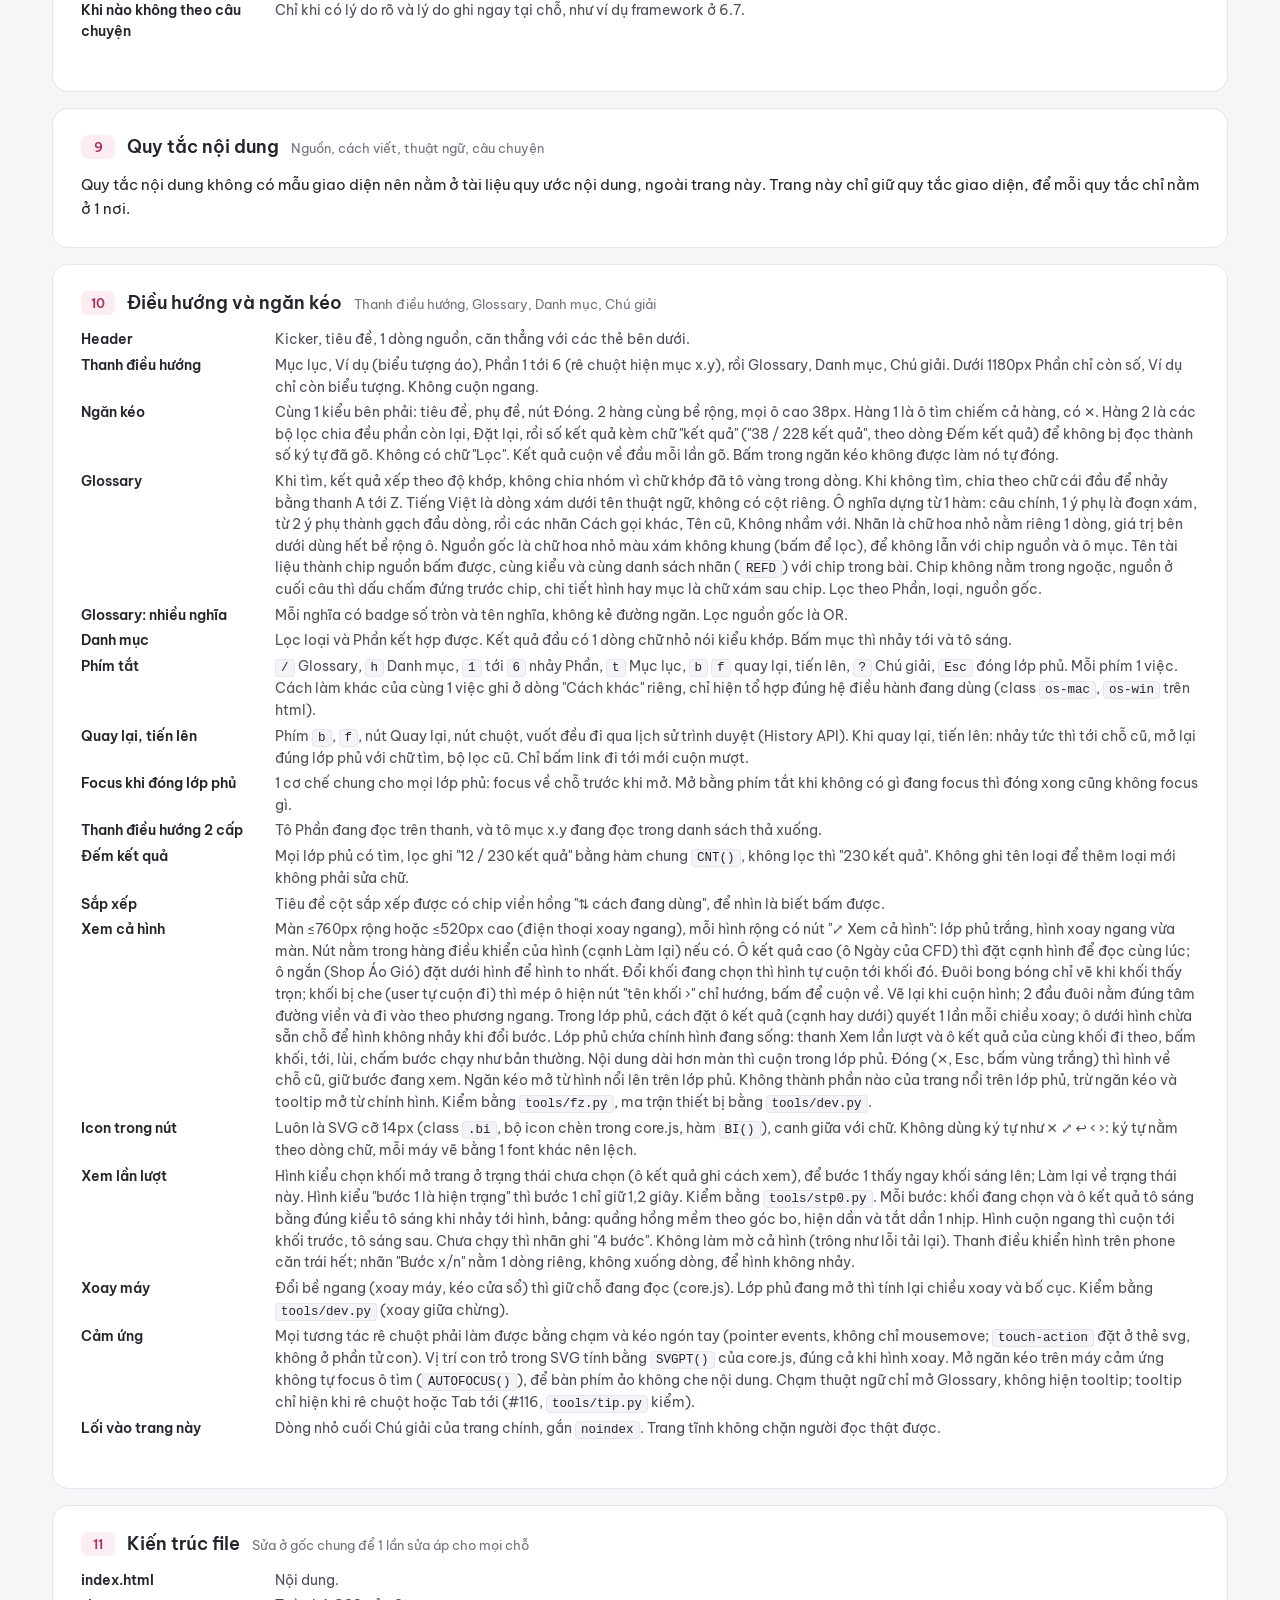
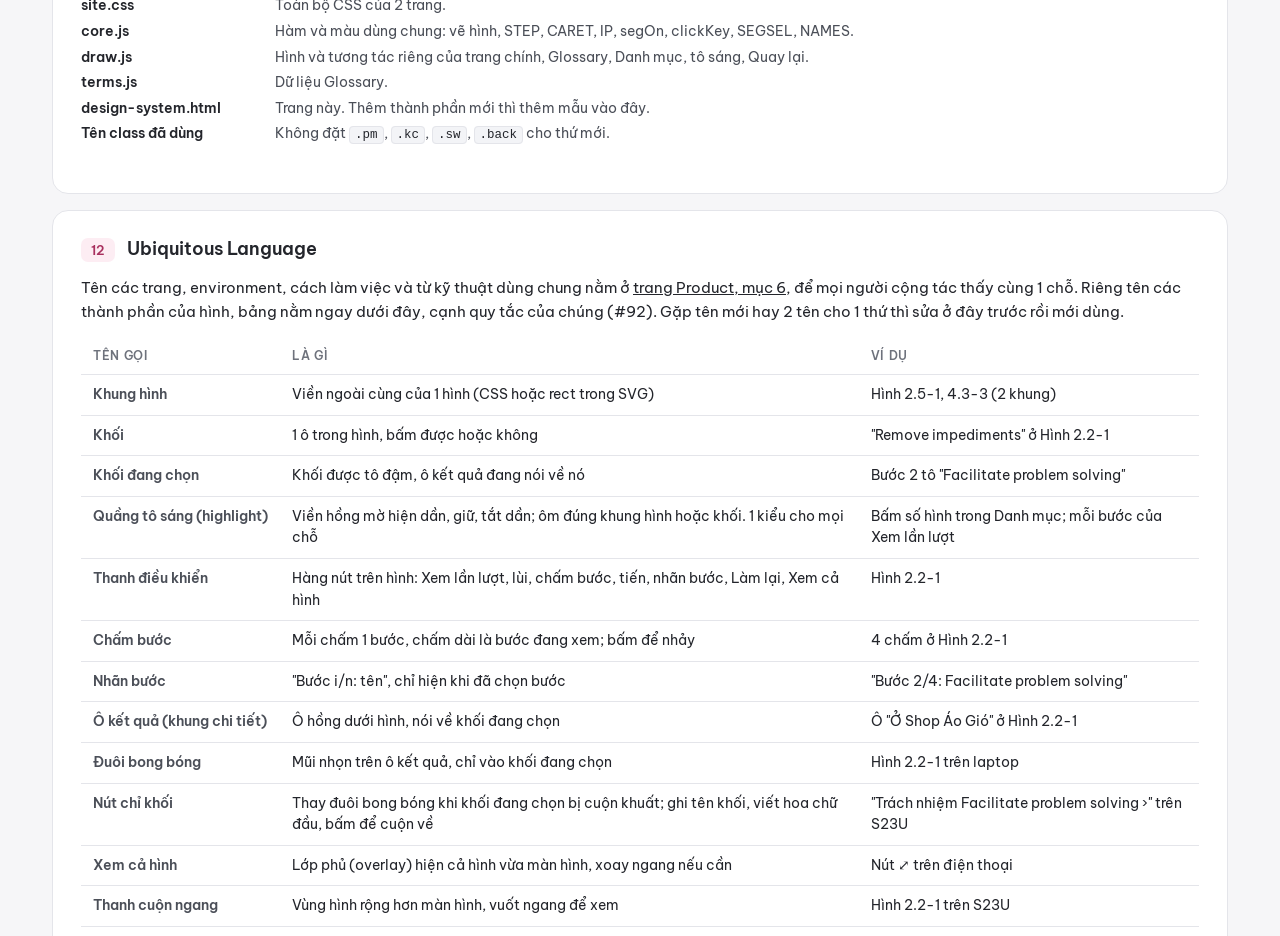
==== commit 59f984a2: "docs: handoff Sprint 4 sửa theo agent kiểm: D48, D49, D53, D65, Design system lỗi đã biết (#148)" ====
--- a/design-system.html
+++ b/design-system.html
@@ -138,7 +138,7 @@
     <dt>Mũi tên có nhãn</dt><dd>Nhãn nói thứ gì đi theo mũi tên (chữ đậm) và khi nào: "<b>Increment</b>, tại Sprint Review". Mũi tên khác loại (bàn giao, thông tin, hỗ trợ) khác nét hoặc màu, có hàng chú thích dưới hình.</dd><dt>Hình lồng nhau</dt><dd>Khung ngoài nét đứt, khung trong nét liền, nhãn khung ở góc trên trái. Hình con nằm gọn trong hình cha thì gộp làm 1 hình (Stakeholders và Scrum Team ở 2.5).</dd><dt>Khung chi tiết</dt><dd>Kiểu ô thoại: đuôi cong chỉ vào phần tử đang chọn. Không lặp lại tên hay nghĩa mà hình đã ghi. Nhãn trong khung là cụm danh từ.</dd><dt>Vùng bấm trong hình</dt><dd>Rê chuột thì viền phần tử đó đậm lên hoặc đổi nền, để biết đang trỏ vào đâu. Phần tử chỉ để hiển thị (thẻ đang chọn) không mang <code>role button</code>. Kiểm bằng <code>hov.py</code>.</dd><dt>Điều hướng giữa trang và lớp phủ</dt><dd>Lớp phủ là Glossary, Danh mục, Chú giải (ngăn kéo) và tooltip. Mỗi lần bấm liên kết trong trang là 1 bước trong lịch sử của trình duyệt, nên nút Quay lại trên trang, back và forward của trình duyệt hay của chuột, phím b đi cùng 1 đường. Mỗi bước lưu vị trí cuộn và lớp phủ đang mở cùng chữ tìm, bộ lọc, chỗ cuộn của nó. Bấm liên kết trong lớp phủ thì lớp phủ đóng rồi mới nhảy. Quay lại thì mở lại đúng lớp phủ ở đúng trạng thái. Nhãn nút nói nơi sẽ về: "Về 5.5 Agile Risk Management", "Về Glossary", "Về Ví dụ xuyên suốt", "Về Mục lục". Mọi đích nhảy có <code>scroll-margin</code> để không bị thanh điều hướng che. Kiểm bằng <code>nav.py</code>.</dd><dt>Bàn phím</dt><dd>Mọi phần tử bấm được mà không phải nút hay liên kết thật (thuật ngữ, khối trong hình) nhận Tab, Enter, Space qua 1 bộ xử lý chung trong core.js. Menu chọn mức dùng phím mũi tên. Không ghi chữ hướng dẫn phím trong bài, chỉ ghi ở bảng Cách thao tác của Chú giải.</dd>
     <dt>Kết quả nhiều nhánh</dt><dd>Tương tác ra 1 trong nhiều kết quả (Agile, Hybrid, Predictive. Thấp, trung bình, cao) thì hiện đủ mọi nhánh bằng <code>BRANCH()</code>, nhánh đang khớp viền đậm, nhánh khác mờ. Mỗi nhánh có ít nhất 1 ví dụ mẫu bấm là thấy. Người đọc không phải kéo thử mới biết còn nhánh nào.</dd>
     <dt>Chú giải</dt><dd>Nhóm theo thứ tự người đọc hay gặp: Thuật ngữ và tài liệu, Biểu tượng cạnh tiêu đề, Hình và bảng, Màu vai trò, Màu trạng thái, Hộp ghi chú, Hành vi chung trên trang, Cách thao tác. Mỗi dòng nói thứ đó nằm ở đâu trên trang. Hành vi dùng chung (tô sáng, quay lại, đang tải) ghi 1 lần ở nhóm Hành vi chung, không lặp ở từng dòng. Bảng Cách thao tác: mỗi thiết bị 1 cột, mỗi ý 1 dòng, cụm phím không xuống dòng, chuột và cảm ứng giống nhau thì gộp 1 ô trải 2 cột (không viết "Như chuột"). Cử chỉ của trình duyệt, máy (vuốt quay lại) không tả cụ thể vì mỗi máy mỗi khác.</dd>
-    <dt>Đang tải</dt><dd>1 bộ chuyển động cho mọi chỗ chờ: 1 bản đồ nhỏ tự vẽ: khối, đường nối, khối, đúng chất "bản đồ trực quan" của sản phẩm (<code>.kb-ld</code>), khác hẳn vạch Tiến độ đọc. 3 lúc hiện, 2 lúc không: hiện khi trang đang nạp lần đầu, khi bấm liên kết sang trang khác, khi rời trang bằng bất kỳ cách nào (nút back, forward của chuột, trình duyệt, tải lại). Lớp phủ luôn đục hẳn (PO 27/11, #139). Mở trang, rời trang thì chờ đủ 150 ms tính từ lúc bắt đầu chuyển trang mới hiện, trang tới nhanh hơn thì không hiện; đã hiện thì giữ ít nhất 400 ms để không nháy, tính từ lúc người đọc bắt đầu thấy (PO 28/11; quay lại từ bộ nhớ đệm thì gỡ ngay). Trang cũ đã hiện lớp phủ thì trang mới hiện tiếp từ khung đầu (<code>html.pl-carry</code>); riêng tải lại có chỗ đọc đã lưu (mọi lần tải lại, tự tải bản mới) thì trang mới hiện lớp phủ ngay. Rời trang: bấm liên kết thì hiện dần 0,25 giây (chữ trang đích); tải lại, back thì không mờ dần, chữ của chính trang (<code>.now</code>). Bản đồ nhỏ chạy liền qua 2 trang: trang mới chạy tiếp từ đúng hình trang cũ để lại lúc bị gỡ (<code>--plph</code>), không chạy lại từ đầu, không nhảy (PO 28/11). Mỗi trang có đoạn script đầu <code>&lt;head&gt;</code> giữ lớp phủ khi tải lại tới lúc cuộn về đúng chỗ (#119). Không hiện khi trình duyệt lấy lại trang từ bộ nhớ đệm (sự kiện pageshow có persisted: gỡ ngay, không mờ dần), và gỡ khi trang đã dùng được. Mỗi lần hiện, chuyển động chạy lại từ đầu, trừ trang mới khi chuyển trang (chạy tiếp từ trang cũ). Script ld.py kiểm các điều này, chạy mỗi Sprint có sửa core.js. <code>.pg-load</code> khi cả trang chưa dùng được: đầu body mỗi trang có <code>#pgLoad</code>, <code>PGL.done()</code> gỡ khi đã vẽ xong, bấm liên kết sang trang kia (product.html, index.html, design-system.html) thì <code>PGL.show()</code> sau 150 ms. <code>.busy</code> cho 1 vùng đang chờ. <code>.skel</code> giữ chỗ đúng kích thước cho nội dung nạp sau (lazy load). Người bật giảm chuyển động thì thẻ chỉ nhấp nháy.
+    <dt>Đang tải</dt><dd>1 bộ chuyển động cho mọi chỗ chờ: 1 bản đồ nhỏ tự vẽ: khối, đường nối, khối, đúng chất "bản đồ trực quan" của sản phẩm (<code>.kb-ld</code>), khác hẳn vạch Tiến độ đọc. 3 lúc hiện, 2 lúc không: hiện khi trang đang nạp lần đầu, khi bấm liên kết sang trang khác, khi rời trang bằng bất kỳ cách nào (nút back, forward của chuột, trình duyệt, tải lại). Lớp phủ luôn đục hẳn khi đã hiện (độ đục cuối 100%; 0,25 giây hiện dần chỉ là lúc chuyển) (PO 27/11, #139). Lỗi đã biết: #162 (thuộc tính hidden không có tác dụng), #169 (bật giảm chuyển động thì không chờ 150 ms, không giữ 400 ms). Mở trang, rời trang thì chờ đủ 150 ms tính từ lúc bắt đầu chuyển trang mới hiện, trang tới nhanh hơn thì không hiện; đã hiện thì giữ ít nhất 400 ms để không nháy, tính từ lúc người đọc bắt đầu thấy (PO 28/11; quay lại từ bộ nhớ đệm thì gỡ ngay). Trang cũ đã hiện lớp phủ thì trang mới hiện tiếp từ khung đầu (<code>html.pl-carry</code>); riêng tải lại có chỗ đọc đã lưu (mọi lần tải lại, tự tải bản mới) thì trang mới hiện lớp phủ ngay. Rời trang: bấm liên kết thì hiện dần 0,25 giây (chữ trang đích); tải lại, back thì không mờ dần, chữ của chính trang (<code>.now</code>). Bản đồ nhỏ chạy liền qua 2 trang: trang mới chạy tiếp từ đúng hình trang cũ để lại lúc bị gỡ (<code>--plph</code>), không chạy lại từ đầu, không nhảy (PO 28/11). Mỗi trang có đoạn script đầu <code>&lt;head&gt;</code> giữ lớp phủ khi tải lại tới lúc cuộn về đúng chỗ (#119). Không hiện khi trình duyệt lấy lại trang từ bộ nhớ đệm (sự kiện pageshow có persisted: gỡ ngay, không mờ dần), và gỡ khi trang đã dùng được. Mỗi lần hiện, chuyển động chạy lại từ đầu, trừ trang mới khi chuyển trang (chạy tiếp từ trang cũ). Script ld.py kiểm các điều này, chạy mỗi Sprint có sửa core.js. <code>.pg-load</code> khi cả trang chưa dùng được: đầu body mỗi trang có <code>#pgLoad</code>, <code>PGL.done()</code> gỡ khi đã vẽ xong, bấm liên kết sang trang kia (product.html, index.html, design-system.html) thì <code>PGL.show()</code> sau 150 ms. <code>.busy</code> cho 1 vùng đang chờ. <code>.skel</code> giữ chỗ đúng kích thước cho nội dung nạp sau (lazy load). Người bật giảm chuyển động thì thẻ chỉ nhấp nháy.
       <span style="display:flex;gap:18px;align-items:center;margin-top:8px"><span class="busy"><span class="kb-ld" aria-hidden="true"><i></i><i></i><i></i></span>Đang nạp</span><span class="skel" style="width:160px;height:14px;display:inline-block"></span><span class="skel" style="width:90px;height:14px;display:inline-block"></span><button type="button" class="btn" onclick="PGL.show('Thử Đang tải');setTimeout(PGL.done,1600)">Thử Đang tải cả trang</button></span></dd>
     <dt>Staging và Production</dt><dd>Trang này chỉ có ở Development và Staging (phải đăng nhập), Production không có (build.sh bỏ ra). Lối vào ở cuối Chú giải chỉ hiện khi có file design-system.html, nên Production không có lối vào.</dd>
     <dt>Tô sáng khi nhảy tới</dt><dd>1 quầng hồng mềm cho mọi nơi: khối, dòng bảng, ô References, dòng Glossary. Không viền, không tô nền, tắt dần trong khoảng 3 giây, bắt đầu khi khối hiện trên màn hình. <button type="button" class="btn" id="dsHl" style="margin-left:6px">Thử tô sáng</button></dd></dl>
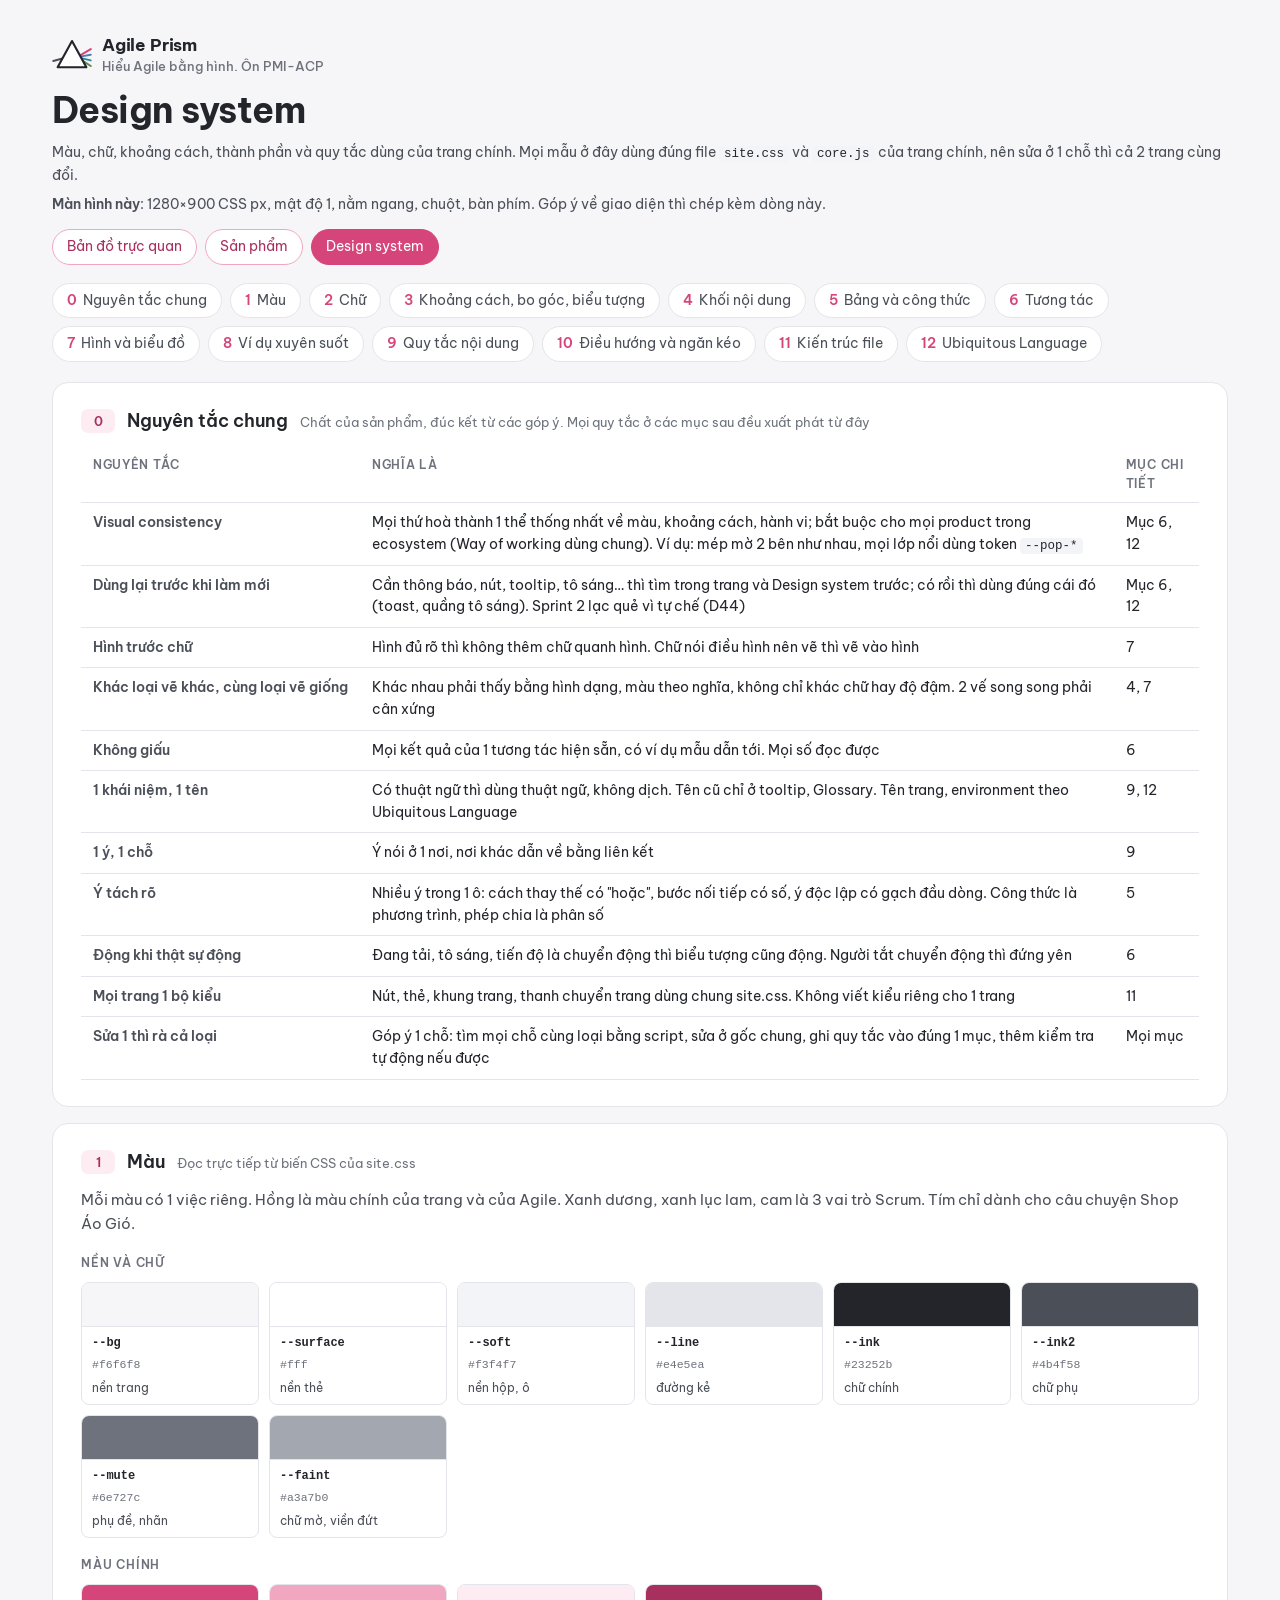
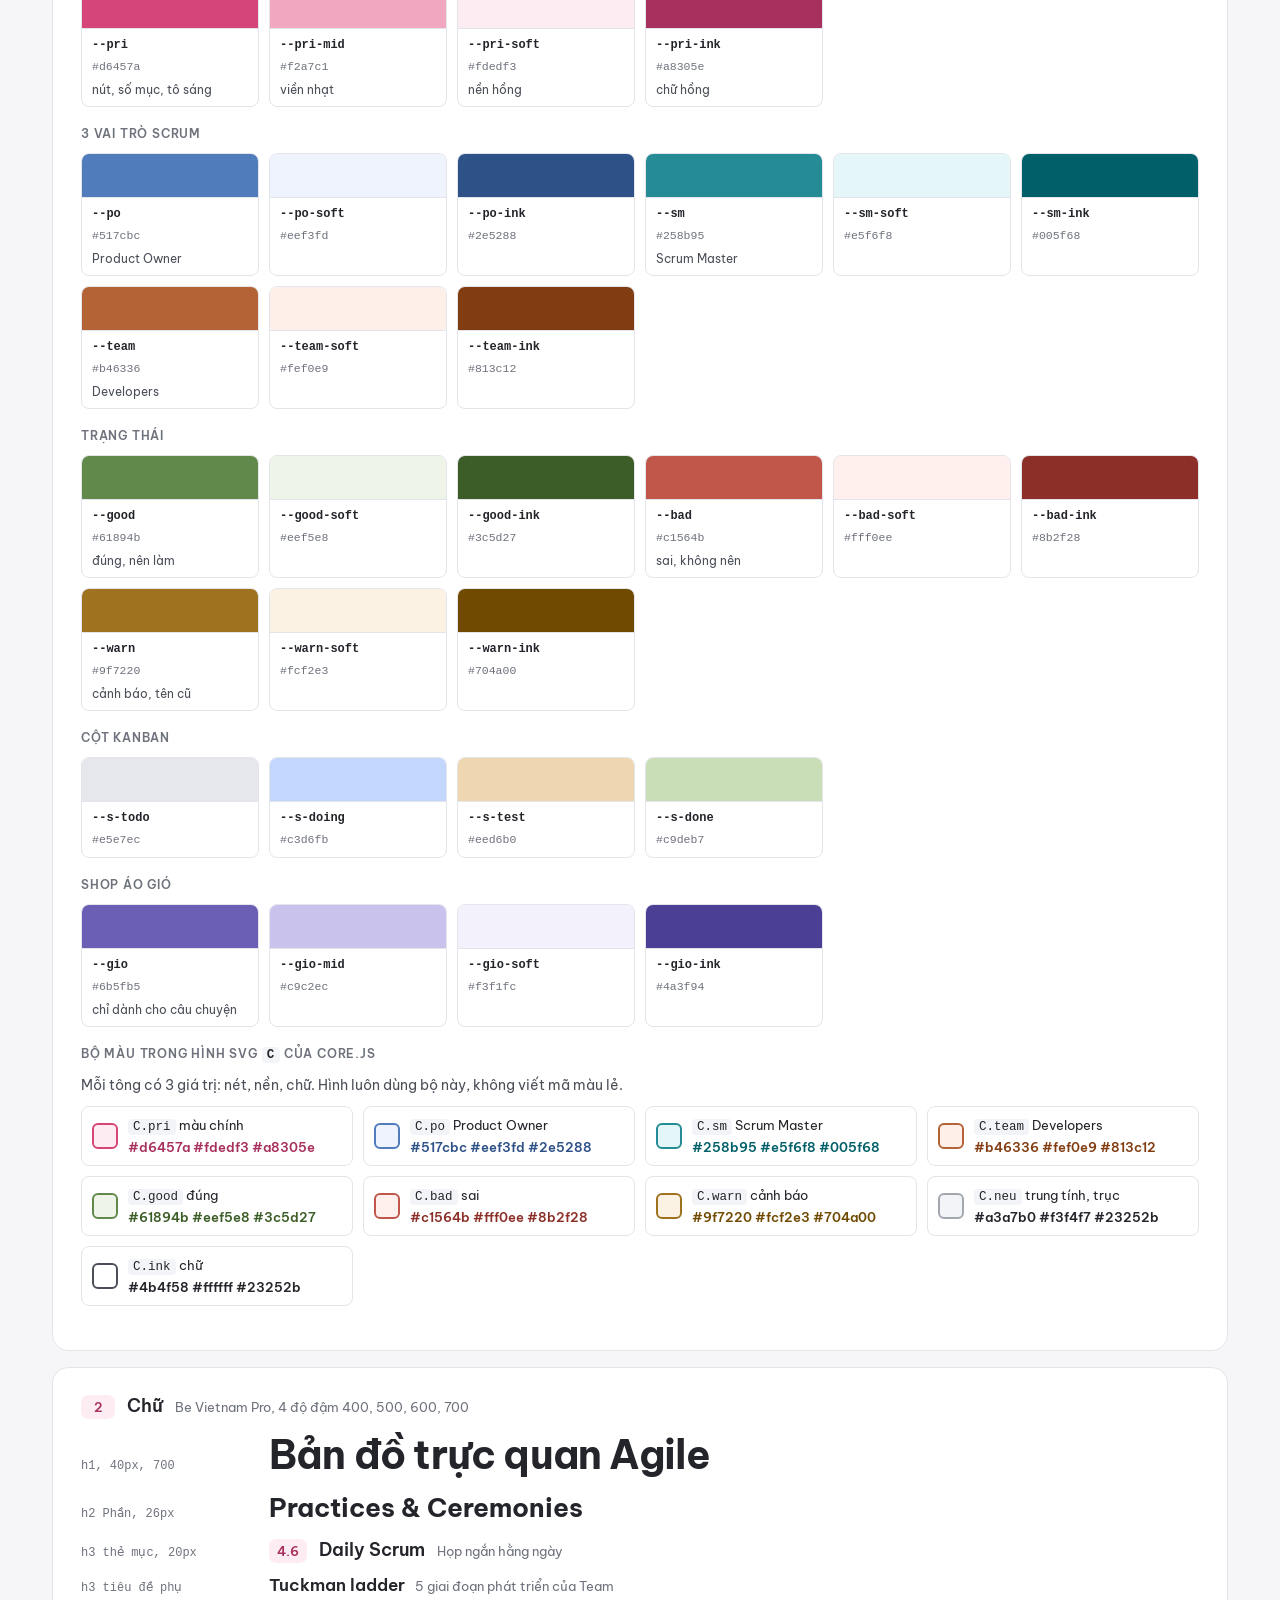
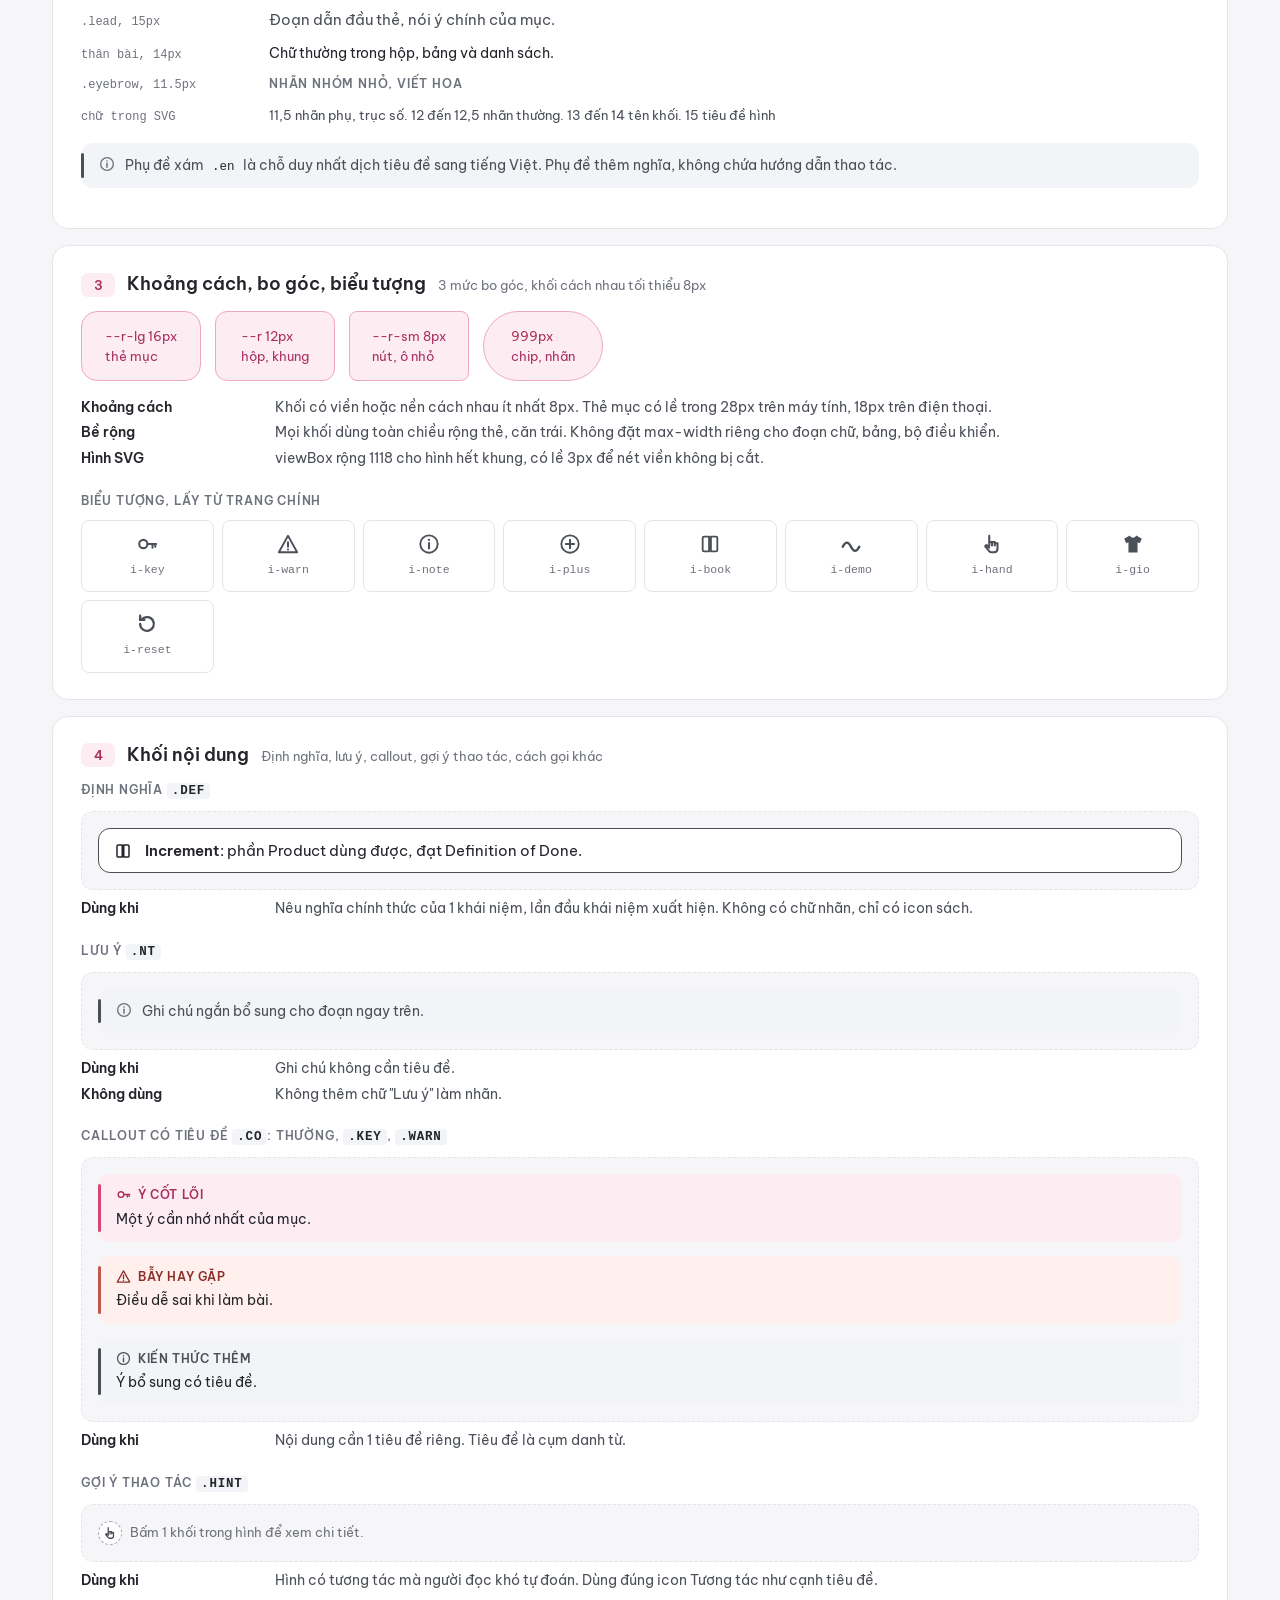
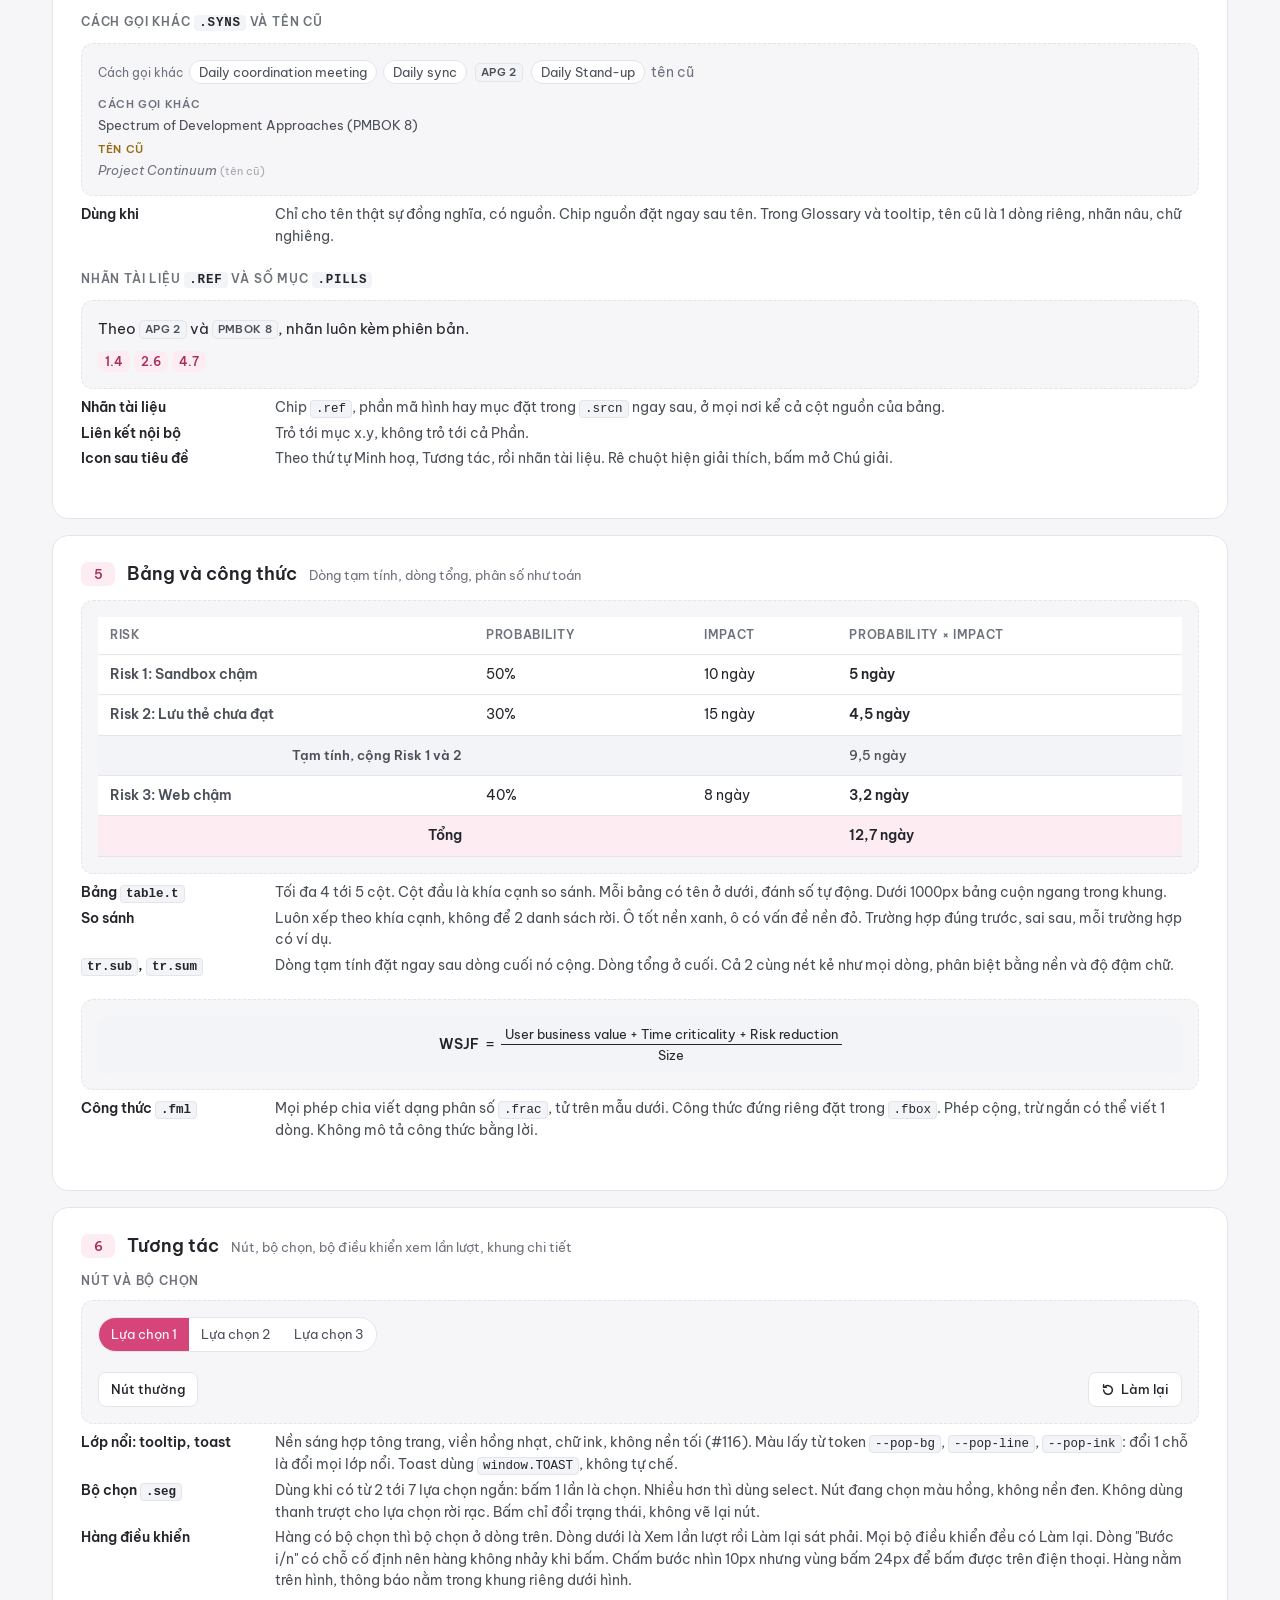
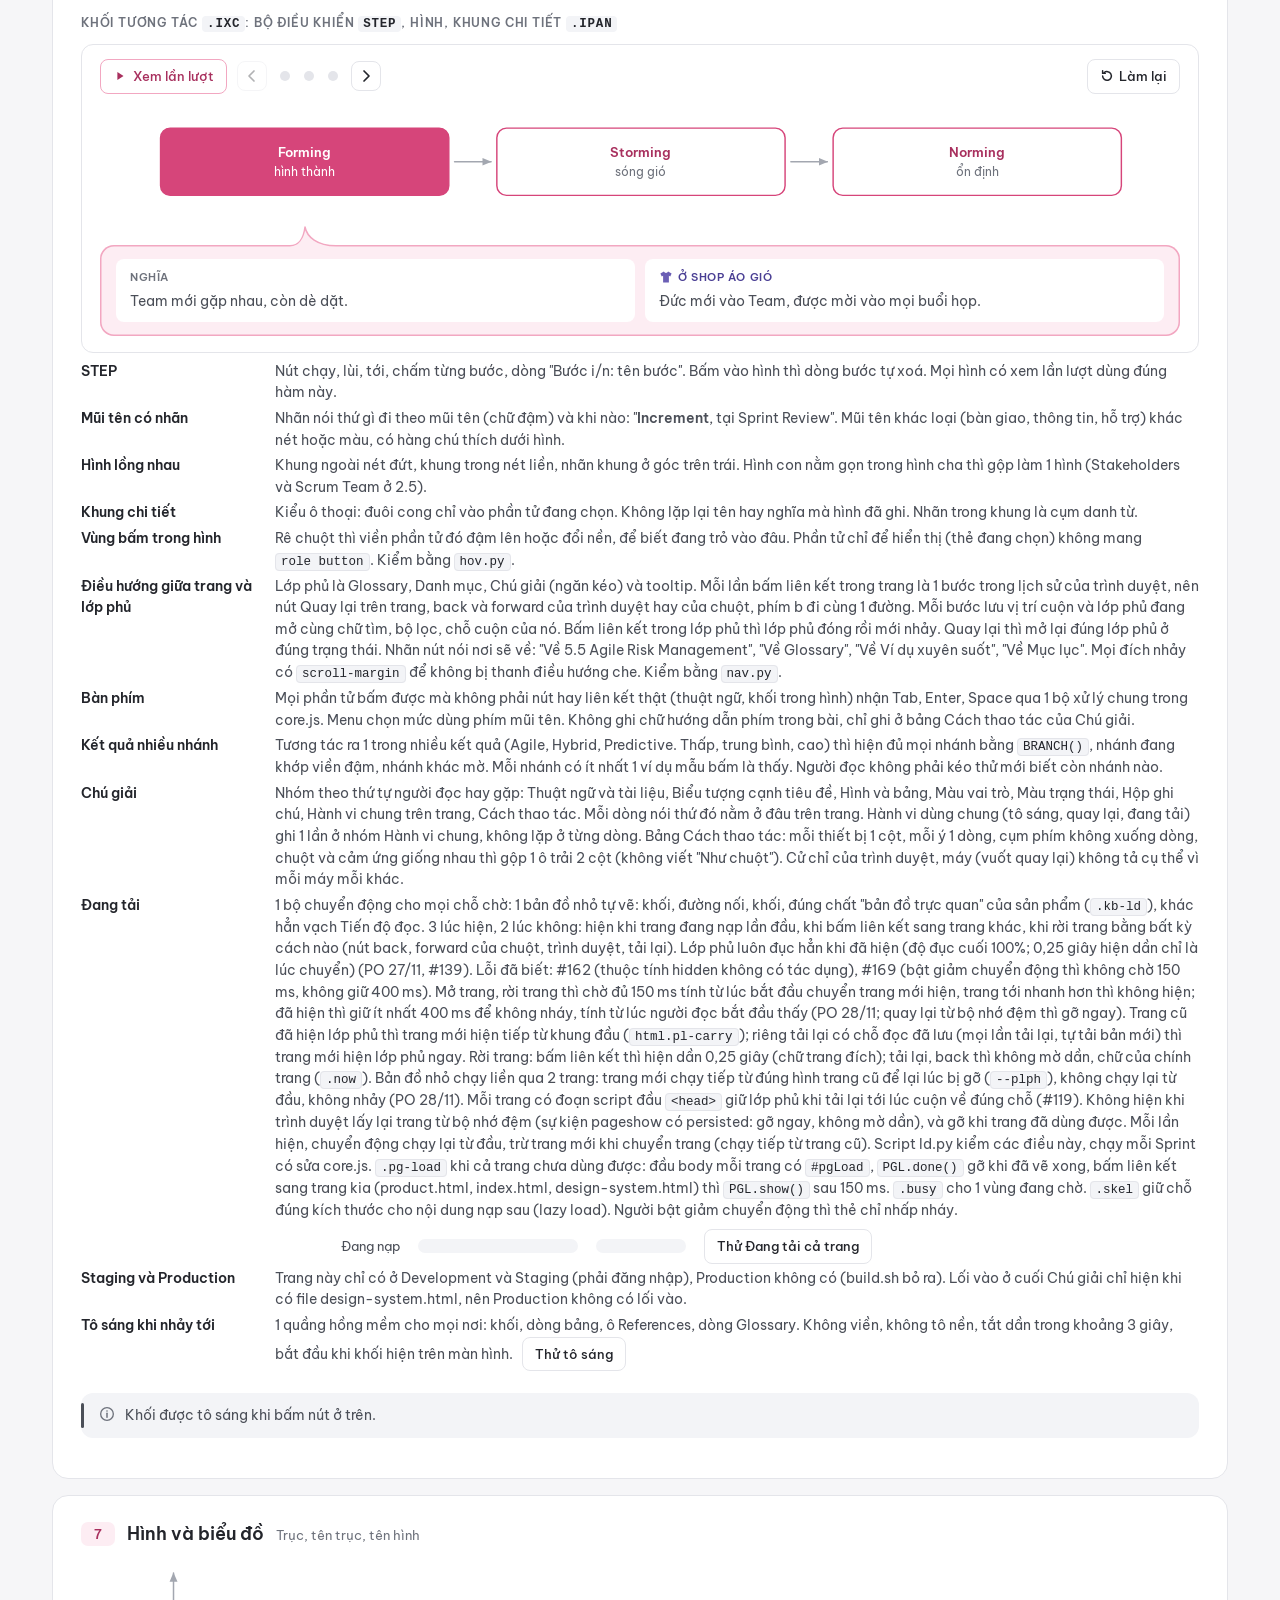
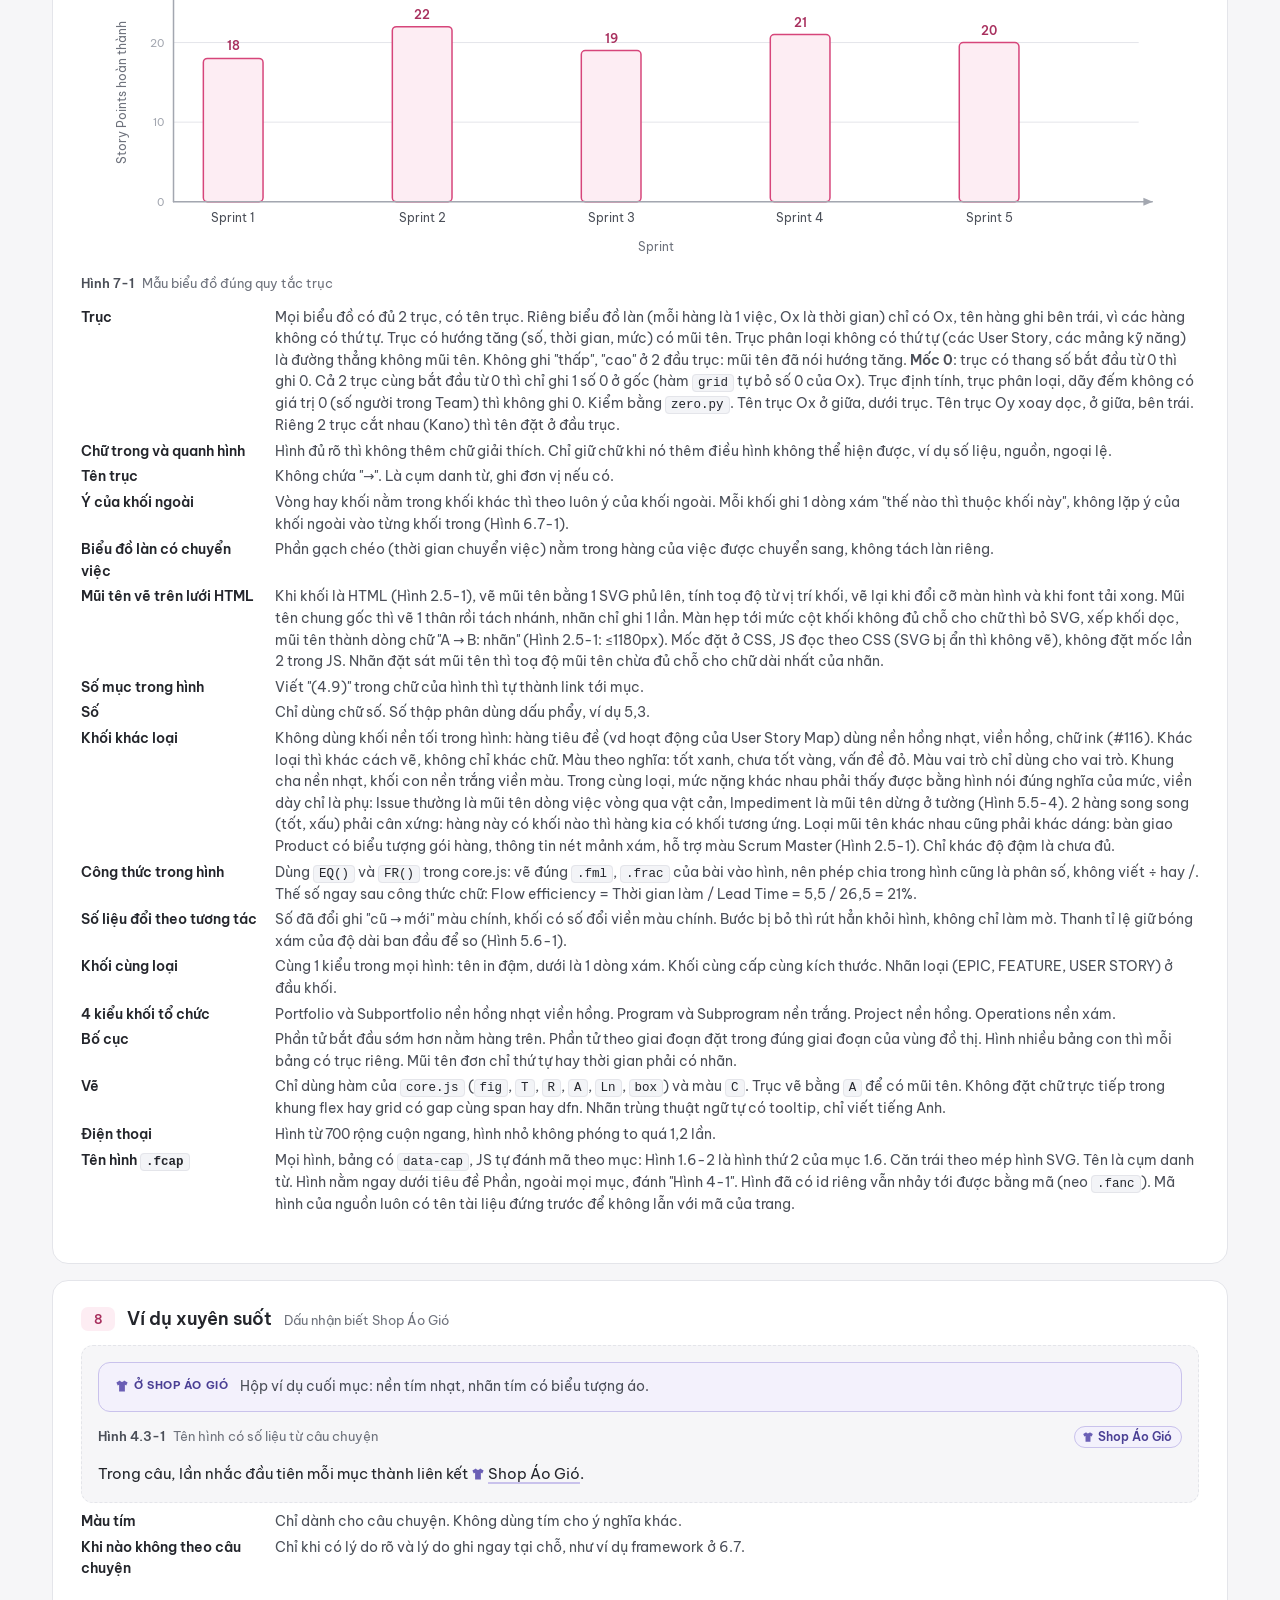
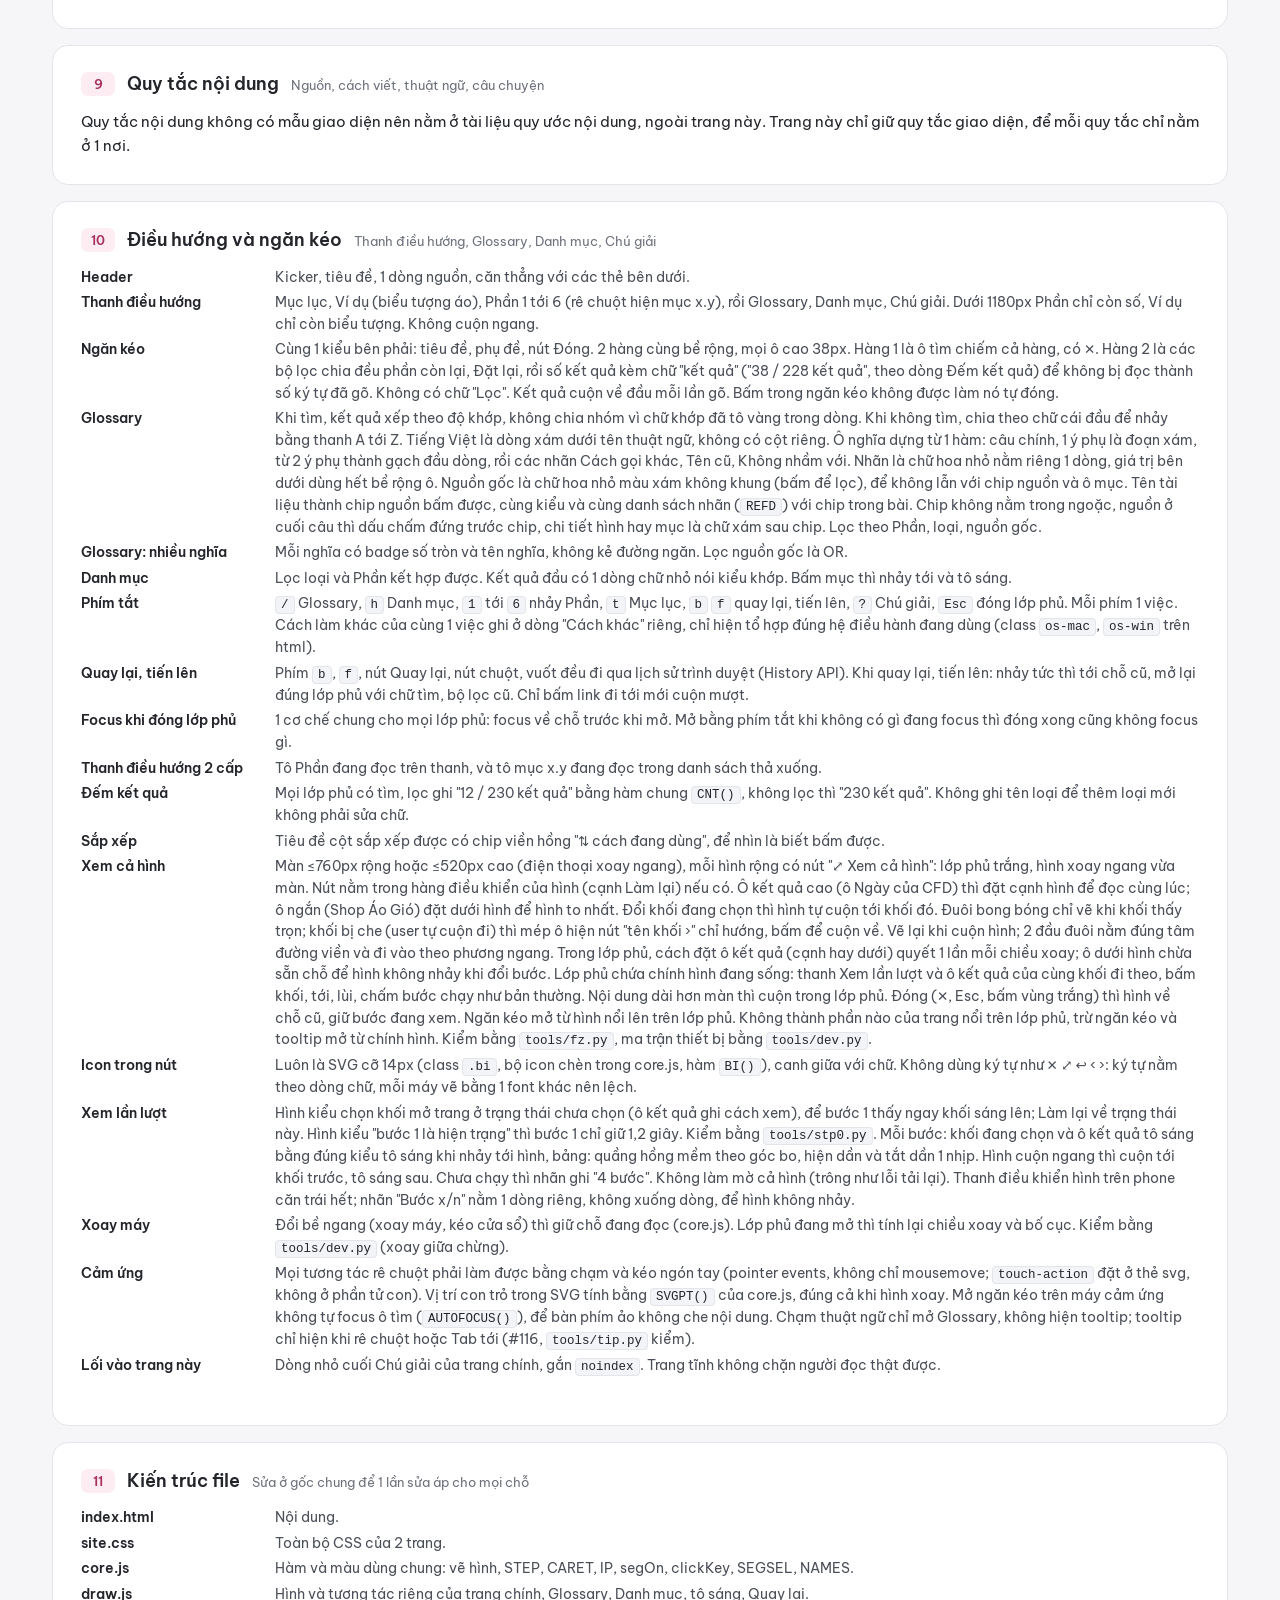
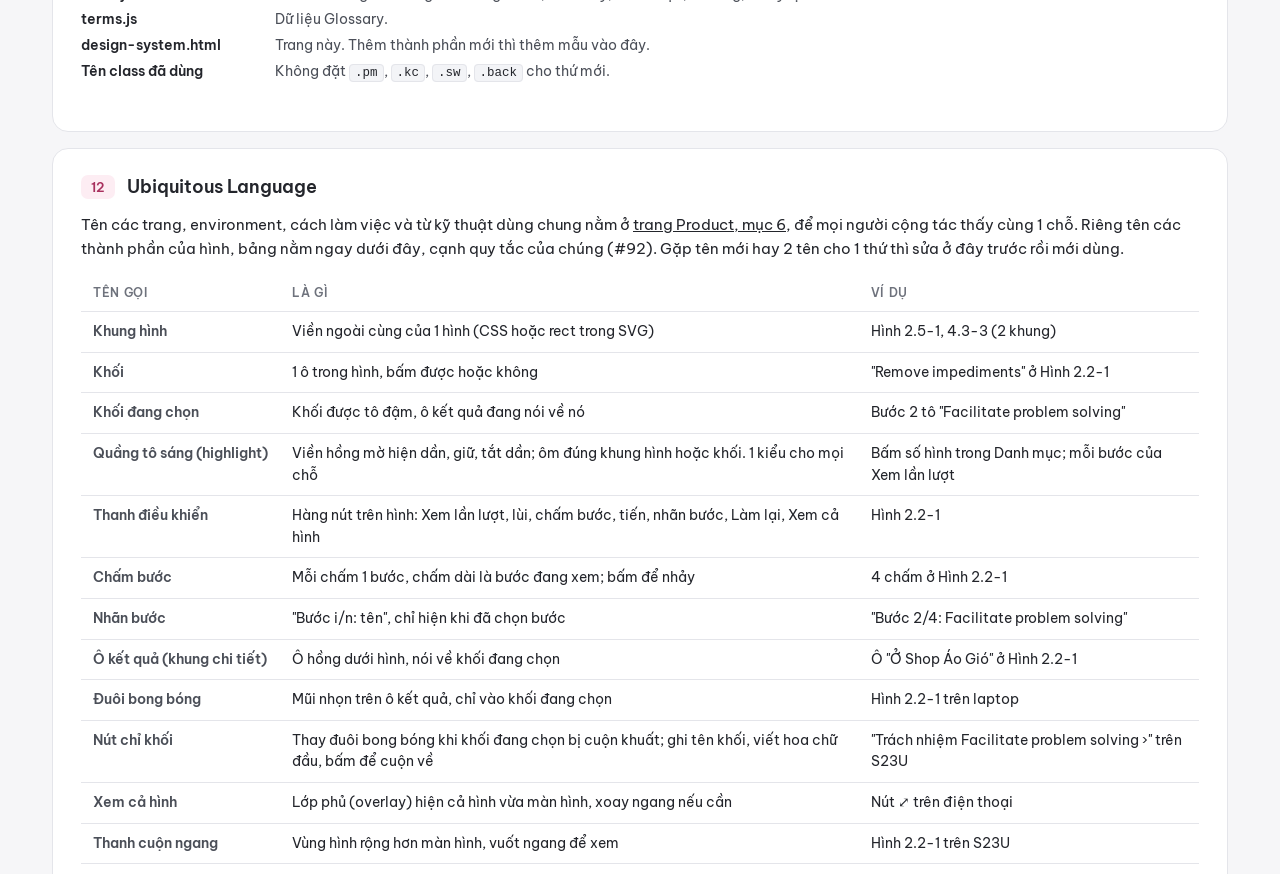
==== commit 56a18c49: "task: bỏ phân biệt trong slide / ngoài slide: nội dung là của product (#175)" ====
--- a/design-system.html
+++ b/design-system.html
@@ -86,12 +86,12 @@
   <div class="demo"><div class="def"><span class="def-i" title="Định nghĩa"><svg><use href="#i-book"/></svg></span><span><b>Increment</b>: phần Product dùng được, đạt Definition of Done.</span></div></div>
   <dl class="spec"><dt>Dùng khi</dt><dd>Nêu nghĩa chính thức của 1 khái niệm, lần đầu khái niệm xuất hiện. Không có chữ nhãn, chỉ có icon sách.</dd></dl>
 
-  <p class="eyebrow">Lưu ý <code>.nt</code> và lưu ý ngoài slide <code>.nt.ext</code></p>
-  <div class="demo"><div class="nt"><svg class="nt-i"><use href="#i-note"/></svg><span>Ghi chú ngắn bổ sung cho đoạn ngay trên.</span></div><div class="nt ext"><svg class="nt-i" aria-label="Ngoài slide"><use href="#i-plus"/></svg><span>Nội dung không có trong slide: viền đứt và icon ⊕.</span></div></div>
-  <dl class="spec"><dt>Dùng khi</dt><dd>Ghi chú không cần tiêu đề. Nội dung ngoài slide luôn thêm <code>.ext</code>.</dd><dt>Không dùng</dt><dd>Không thêm chữ "Lưu ý" làm nhãn.</dd></dl>
-
-  <p class="eyebrow">Callout có tiêu đề <code>.co</code>: <code>.key</code>, <code>.warn</code>, <code>.ext</code></p>
-  <div class="demo"><div class="co key"><div class="co-h"><svg><use href="#i-key"/></svg>Ý cốt lõi</div>Một ý cần nhớ nhất của mục.</div><div class="co warn"><div class="co-h"><svg><use href="#i-warn"/></svg>Bẫy hay gặp</div>Điều dễ sai khi làm bài.</div><div class="co ext"><div class="co-h"><svg><use href="#i-plus"/></svg>Kiến thức thêm</div>Phần mở rộng ngoài slide, có tiêu đề.</div></div>
+  <p class="eyebrow">Lưu ý <code>.nt</code></p>
+  <div class="demo"><div class="nt"><svg class="nt-i"><use href="#i-note"/></svg><span>Ghi chú ngắn bổ sung cho đoạn ngay trên.</span></div></div>
+  <dl class="spec"><dt>Dùng khi</dt><dd>Ghi chú không cần tiêu đề.</dd><dt>Không dùng</dt><dd>Không thêm chữ "Lưu ý" làm nhãn.</dd></dl>
+
+  <p class="eyebrow">Callout có tiêu đề <code>.co</code>: thường, <code>.key</code>, <code>.warn</code></p>
+  <div class="demo"><div class="co key"><div class="co-h"><svg><use href="#i-key"/></svg>Ý cốt lõi</div>Một ý cần nhớ nhất của mục.</div><div class="co warn"><div class="co-h"><svg><use href="#i-warn"/></svg>Bẫy hay gặp</div>Điều dễ sai khi làm bài.</div><div class="co"><div class="co-h"><svg><use href="#i-note"/></svg>Kiến thức thêm</div>Ý bổ sung có tiêu đề.</div></div>
   <dl class="spec"><dt>Dùng khi</dt><dd>Nội dung cần 1 tiêu đề riêng. Tiêu đề là cụm danh từ.</dd></dl>
 
   <p class="eyebrow">Gợi ý thao tác <code>.hint</code></p>
@@ -99,13 +99,13 @@
   <dl class="spec"><dt>Dùng khi</dt><dd>Hình có tương tác mà người đọc khó tự đoán. Dùng đúng icon Tương tác như cạnh tiêu đề.</dd></dl>
 
   <p class="eyebrow">Cách gọi khác <code>.syns</code> và tên cũ</p>
-  <div class="demo"><div class="syns"><span class="ic ext" title="Ngoài slide"><svg><use href="#i-plus"/></svg></span><span>Cách gọi khác</span><i>Daily coordination meeting</i><i>Daily sync</i><a class="ref">APG 2</a><i>Daily Stand-up</i><span class="muted sm">tên cũ, slide dùng</span></div>
-    <dl class="nm" style="margin-top:12px"><dt>Cách gọi khác</dt><dd>Spectrum of Development Approaches (PMBOK 8)</dd><dt class="o">Tên cũ</dt><dd class="o"><i>Project Continuum</i> <small>(tên trên slide)</small></dd></dl></div>
+  <div class="demo"><div class="syns"><span>Cách gọi khác</span><i>Daily coordination meeting</i><i>Daily sync</i><a class="ref">APG 2</a><i>Daily Stand-up</i><span class="muted sm">tên cũ</span></div>
+    <dl class="nm" style="margin-top:12px"><dt>Cách gọi khác</dt><dd>Spectrum of Development Approaches (PMBOK 8)</dd><dt class="o">Tên cũ</dt><dd class="o"><i>Project Continuum</i> <small>(tên cũ)</small></dd></dl></div>
   <dl class="spec"><dt>Dùng khi</dt><dd>Chỉ cho tên thật sự đồng nghĩa, có nguồn. Chip nguồn đặt ngay sau tên. Trong Glossary và tooltip, tên cũ là 1 dòng riêng, nhãn nâu, chữ nghiêng.</dd></dl>
 
   <p class="eyebrow">Nhãn tài liệu <code>.ref</code> và số mục <code>.pills</code></p>
   <div class="demo"><p style="margin:0 0 10px">Theo <a class="ref" href="#">APG 2</a> và <a class="ref" href="#">PMBOK 8</a>, nhãn luôn kèm phiên bản.</p><div class="pills"><a href="#">1.4</a><a href="#">2.6</a><a href="#">4.7</a></div></div>
-  <dl class="spec"><dt>Nhãn tài liệu</dt><dd>Chip <code>.ref</code>, phần mã hình hay mục đặt trong <code>.srcn</code> ngay sau, ở mọi nơi kể cả cột nguồn của bảng.</dd><dt>Liên kết nội bộ</dt><dd>Trỏ tới mục x.y, không trỏ tới cả Phần.</dd><dt>Icon sau tiêu đề</dt><dd>Theo thứ tự ⊕ Ngoài slide, Minh hoạ, Tương tác, rồi nhãn tài liệu. Rê chuột hiện giải thích, bấm mở Chú giải.</dd></dl>
+  <dl class="spec"><dt>Nhãn tài liệu</dt><dd>Chip <code>.ref</code>, phần mã hình hay mục đặt trong <code>.srcn</code> ngay sau, ở mọi nơi kể cả cột nguồn của bảng.</dd><dt>Liên kết nội bộ</dt><dd>Trỏ tới mục x.y, không trỏ tới cả Phần.</dd><dt>Icon sau tiêu đề</dt><dd>Theo thứ tự Minh hoạ, Tương tác, rồi nhãn tài liệu. Rê chuột hiện giải thích, bấm mở Chú giải.</dd></dl>
 </section>
 
 <section class="card" id="ds-5">
--- a/site.css
+++ b/site.css
@@ -119,14 +119,10 @@
 .co.warn{background:var(--bad-soft)}
 .co.warn::before{background:var(--bad)}
 .co.warn .co-h{color:var(--bad-ink)}
-.co.ext{background:var(--surface);border:1.5px dashed var(--faint)}
-.co.ext::before{display:none}
-.co.ext .co-h{color:var(--ink2)}
 .ic{display:inline-flex;align-items:center;justify-content:center;height:22px;min-width:22px;padding:0 6px;border-radius:999px;font-size:11px;vertical-align:middle}
 .ic svg{width:13px;height:13px}
 .ic.demo{border:1.5px dashed var(--faint);color:var(--mute)}
 .ic.try{background:var(--ink);color:#fff}
-.ic.ext{border:1.5px dashed var(--faint);color:var(--ink2)}
 .tag{display:inline-block;font-size:12.5px;font-weight:500;padding:4px 10px;border-radius:999px;background:var(--soft);color:var(--ink2);margin:3px 6px 3px 0}
 .btn{display:inline-flex;align-items:center;gap:6px;font-size:13px;font-weight:500;border:1px solid var(--line);background:var(--surface);border-radius:var(--r-sm);padding:6px 12px;cursor:pointer}
 .btn:hover{border-color:var(--ink2)}
@@ -612,7 +608,6 @@
 .nc{text-transform:none}
 /* ghi chú ngắn, gợi ý, định nghĩa, từ đồng nghĩa */
 .nt{display:flex;gap:10px;align-items:flex-start;font-size:14px;color:var(--ink2);background:var(--soft);border-radius:var(--r);padding:11px 16px 11px 18px;margin:14px 0;position:relative}
-.nt.ext{background:var(--surface);border:1.5px dashed var(--faint)}.nt.ext::before{display:none}
 .nt>span:last-child{flex:1}
 .nt-i{flex:none;width:16px;height:16px;margin-top:2px;color:var(--mute)}
 .hint{display:flex;gap:8px;align-items:center;font-size:13px;color:var(--mute);margin:8px 0}
@@ -635,7 +630,7 @@
 input[type=search]::-webkit-search-cancel-button{-webkit-appearance:none;display:none}
 .vdw{margin:0 0 28px}.cast{display:flex;flex-wrap:wrap;gap:6px;margin:0 0 12px}.cast span{background:var(--soft);border-radius:999px;padding:4px 12px;font-size:13.5px;color:var(--ink2)}.cast dfn{font-weight:600;color:var(--ink);margin-right:3px}
 .vdwhere{display:flex;gap:10px;align-items:center;flex-wrap:wrap}a.vdl{color:inherit;text-decoration:underline 1.5px var(--pri-mid);text-underline-offset:3px}
-.ic.ext,.ic.demo,.ic.try,.def-i,.nt-i[aria-label]{cursor:pointer}
+.ic.demo,.ic.try,.def-i{cursor:pointer}
 .lg.hit{background:var(--pri-soft);border-radius:6px}
 @keyframes hlr{0%,55%{box-shadow:0 0 0 2px var(--pri),0 0 0 9px rgba(214,69,122,.16)}100%{box-shadow:0 0 0 2px rgba(214,69,122,0),0 0 0 9px rgba(214,69,122,0)}}
 @keyframes hlb{0%,55%{background-color:var(--pri-soft)}100%{background-color:transparent}}
@@ -710,7 +705,7 @@
 .legend .lg>*:first-child{justify-self:start}
 .legend .lg b{min-width:0!important}
 .nt-s{display:inline-block;width:30px;height:20px;background:var(--soft);border-radius:4px;box-shadow:inset 3px 0 0 var(--ink2)}
-.nt-s.ext{background:var(--surface);border:1.5px dashed var(--faint);box-shadow:none}.nt-s.key{background:var(--pri-soft);box-shadow:inset 3px 0 0 var(--pri)}.nt-s.warn{background:var(--bad-soft);box-shadow:inset 3px 0 0 var(--bad)}
+.nt-s.key{background:var(--pri-soft);box-shadow:inset 3px 0 0 var(--pri)}.nt-s.warn{background:var(--bad-soft);box-shadow:inset 3px 0 0 var(--bad)}
 .def-i{display:inline-flex;align-items:center;justify-content:center;width:30px;height:22px;border:1.5px solid var(--ink2);border-radius:6px}
 .def-i svg{width:14px;height:14px}
 .def{display:flex!important;gap:12px;align-items:flex-start}
@@ -755,7 +750,7 @@
 nav.top .nvd a:hover{background:var(--pri-soft)}
 nav.top .nvd a b,nav.top .nvd i{color:var(--pri-ink)}
 .fwb{display:inline-block;font-size:11px;font-weight:600;border-radius:4px;padding:0 6px;background:var(--soft);color:var(--ink2);border:1px solid var(--line);margin-left:6px}
-.ic.ext,.ic.demo,.ic.try{width:24px;height:24px;min-width:24px;padding:0;border-radius:50%;background:var(--surface)!important;border:1.5px dashed var(--faint);color:var(--ink2)!important;cursor:help}
+.ic.demo,.ic.try{width:24px;height:24px;min-width:24px;padding:0;border-radius:50%;background:var(--surface)!important;border:1.5px dashed var(--faint);color:var(--ink2)!important;cursor:help}
 .ic.try{border:1.5px solid var(--pri)!important;color:var(--pri)!important}
 .ic svg{width:14px;height:14px}
 .card-head .ic,.sub-head .ic{cursor:pointer}
@@ -949,9 +944,8 @@
 /* Vòng 27: mọi khối bấm được trong hình đổi kiểu khi rê chuột (kiểm bằng hov.py) */
 .fwm:hover ellipse{stroke-width:2.5}
 #f-vds [data-pf]:hover path{fill:var(--pri-soft);stroke:var(--pri)}
-/* Vòng 27: Phần 3, ý bổ sung theo APG 2 (ngoài slide) nằm dưới nội dung slide, chữ nhỏ hơn, có dấu ⊕ */
+/* Vòng 27: Phần 3, ý bổ sung theo APG 2 nằm dưới ý chính, chữ nhỏ hơn */
 .fd .xn{font-size:13px;color:var(--ink2);margin:6px 0 0}
-.fd .xn .ic.ext,.fd .xl .ic.ext,.cm .ic.ext{margin-right:6px;vertical-align:-3px}
 .fd-h .ref{margin-left:2px}.fd-h .srcn{font-size:11.5px;color:var(--mute)}
 /* Vòng 27: chấm bước của Xem lần lượt có vùng bấm 24px (chấm vẫn 10px) để bấm được trên điện thoại */
 .stp-d{gap:0}
@@ -973,7 +967,6 @@
 .rm-cust{justify-content:flex-start!important;padding:14px 10px!important}
 .rm-sh{display:flex;flex-wrap:wrap;gap:5px;justify-content:center;margin-top:10px}
 .rm-sh span{font-size:12px;font-weight:600;color:var(--ink2);background:var(--surface);border:1px solid var(--line);border-radius:8px;padding:3px 8px}
-.rm-cust small .ic.ext{vertical-align:-6px;margin-left:2px}
 .rm-key{margin-top:12px}
 .ln{display:inline-block;width:22px;height:0;border-top:2px solid var(--ink2);vertical-align:4px;margin-right:6px}
 .ln.ln-d{border-top:3px solid var(--ink)}.ln.ln-s{border-top-color:var(--sm)}
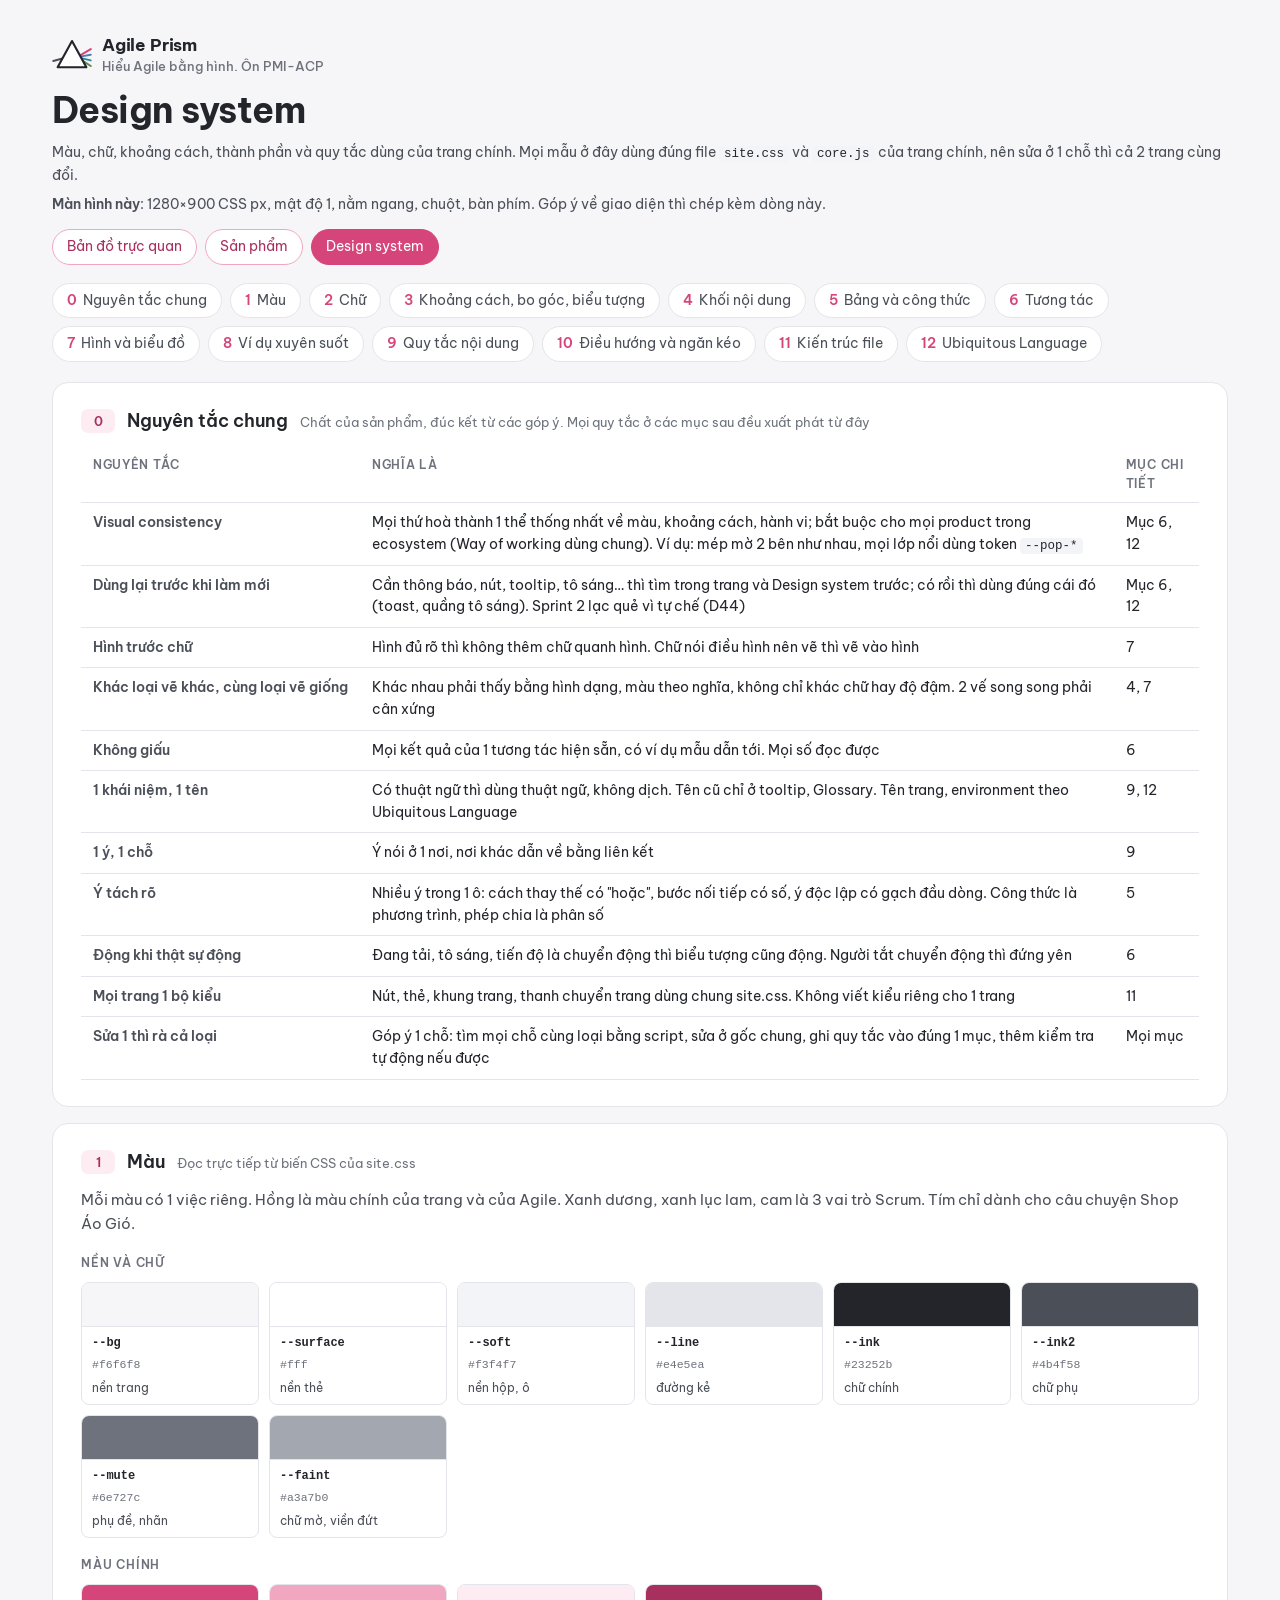
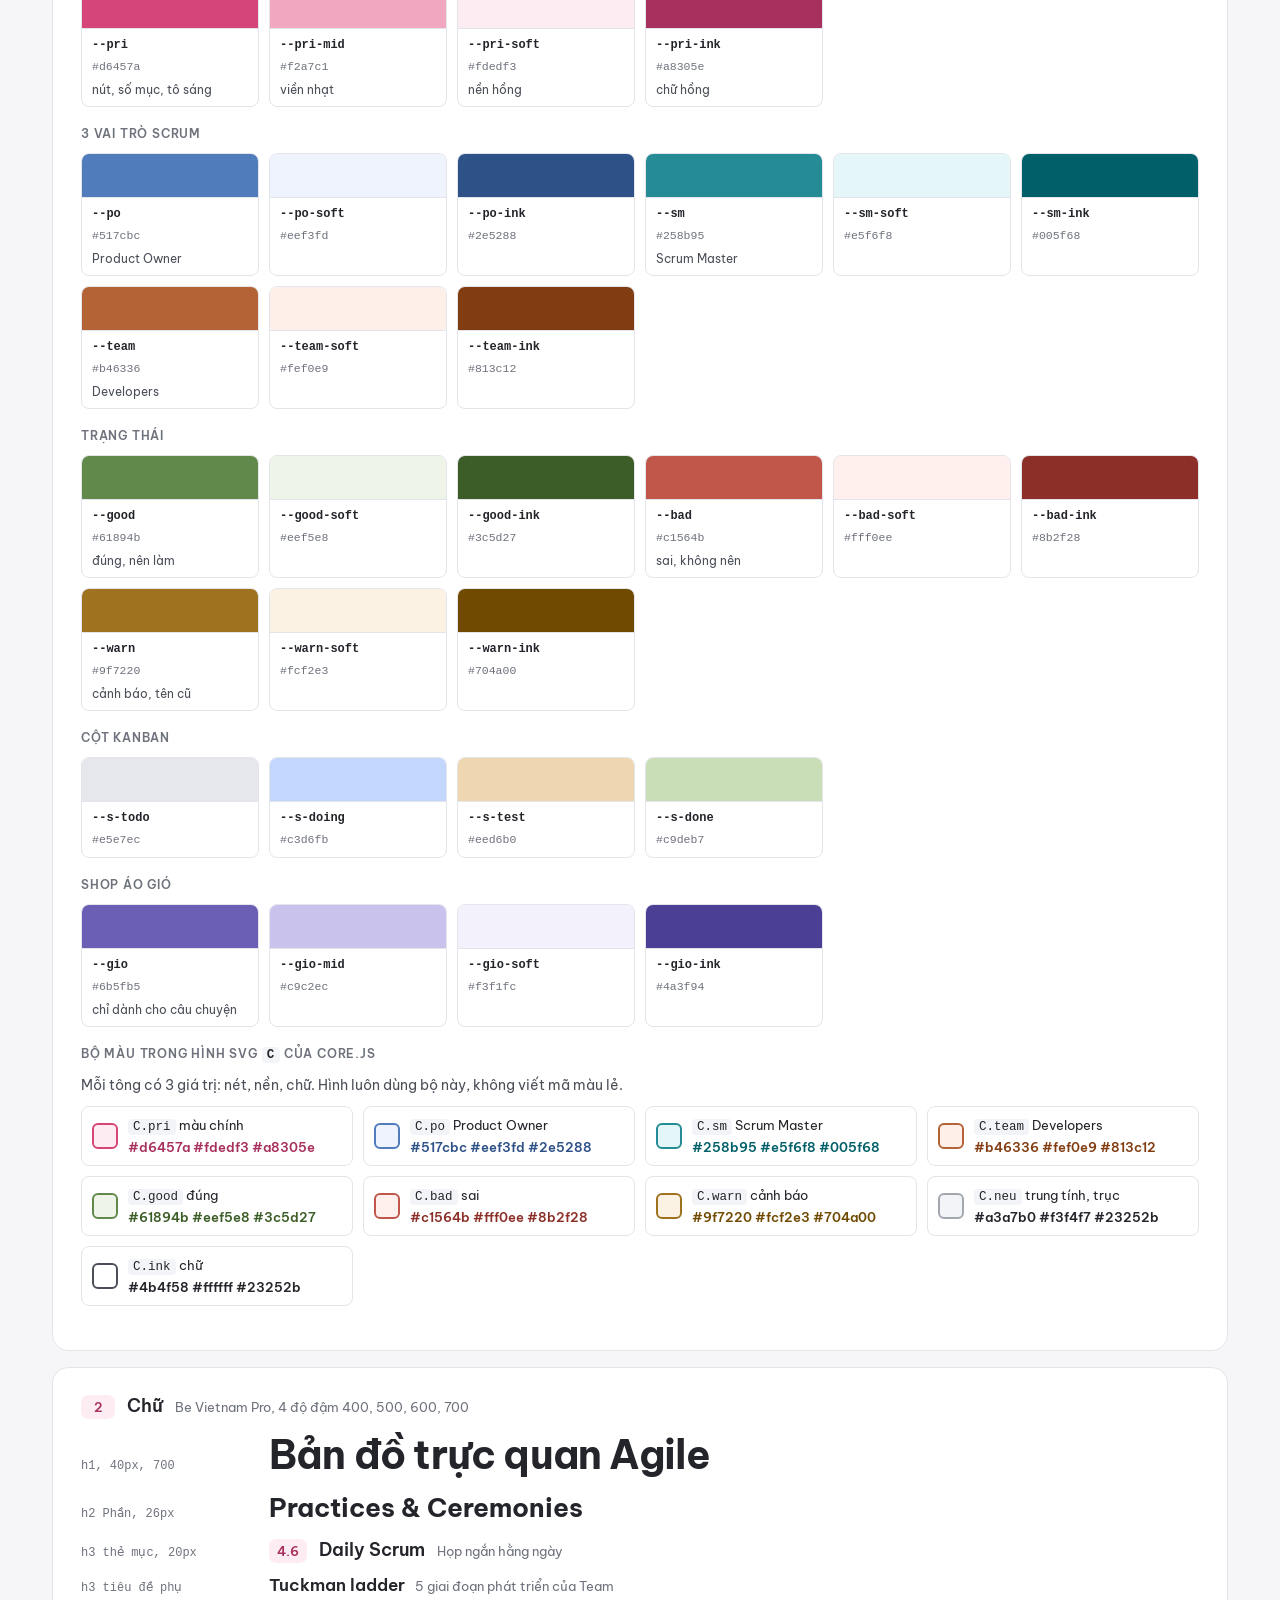
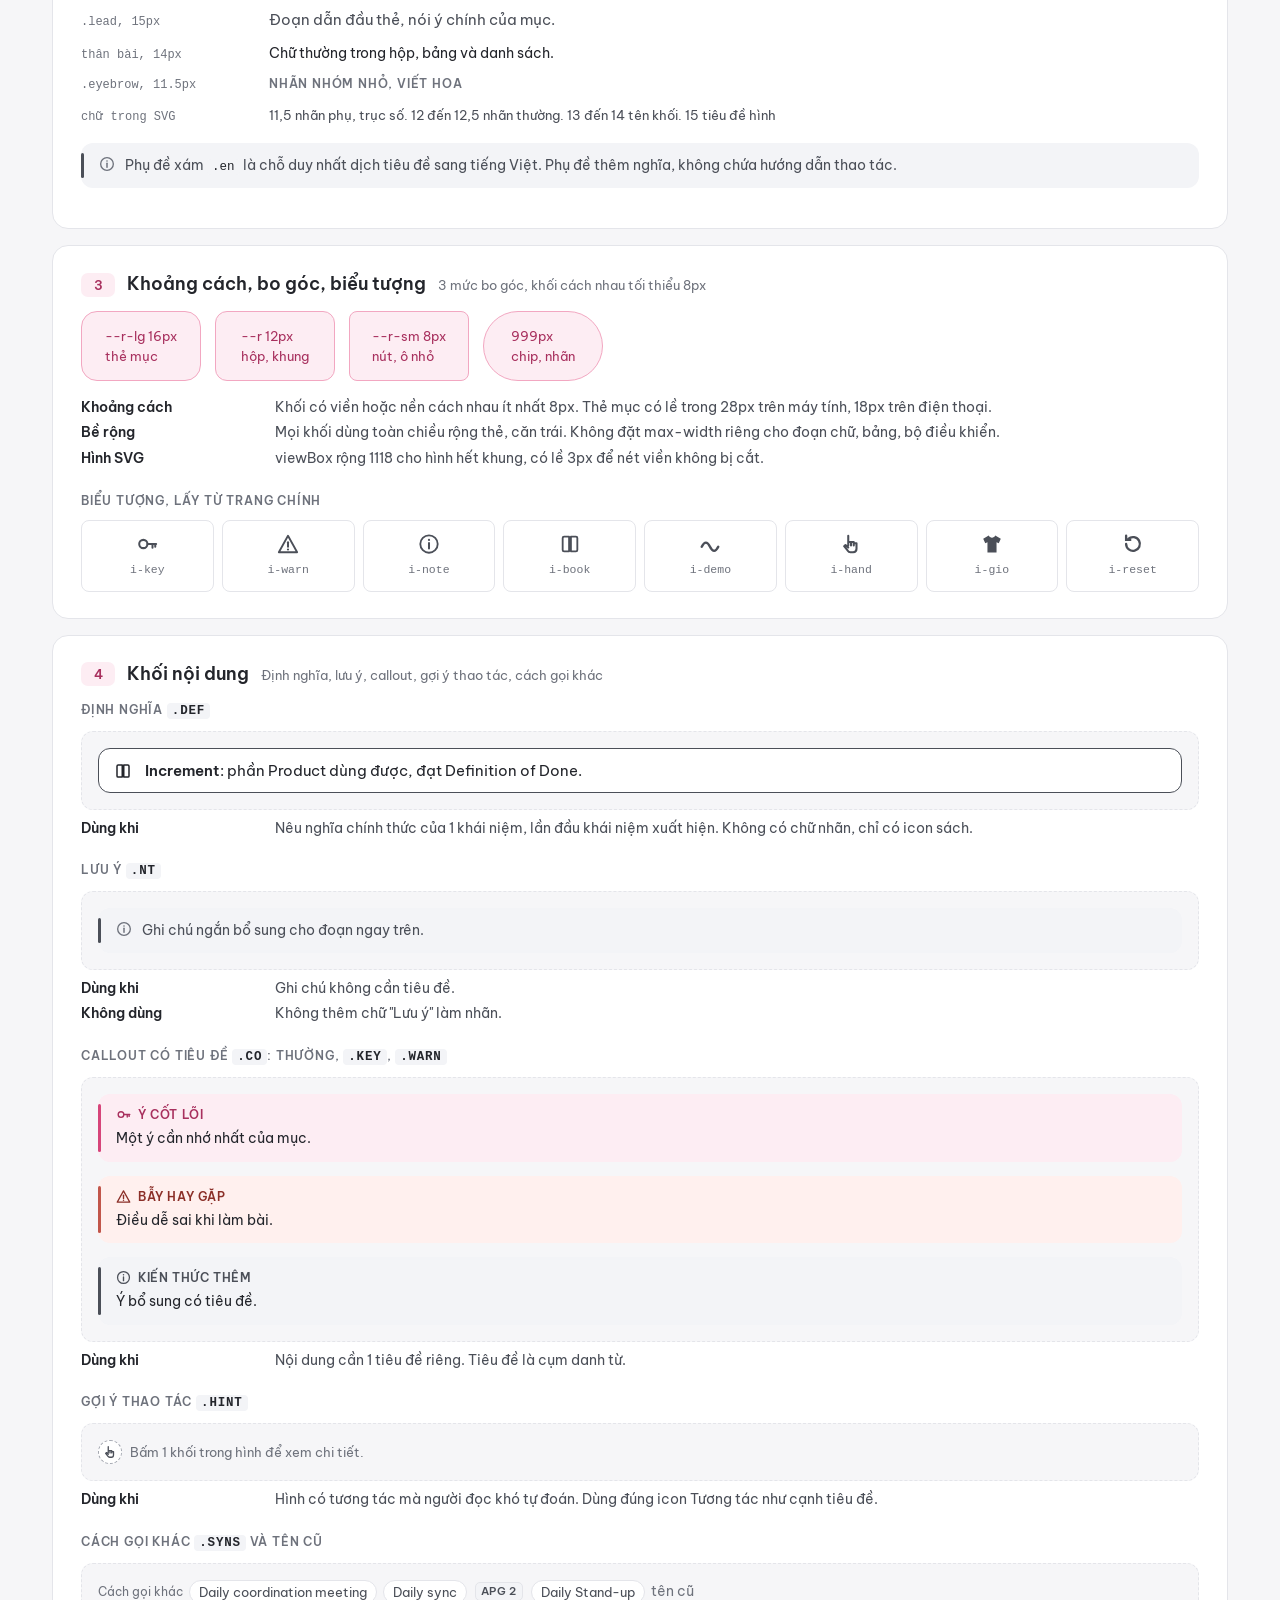
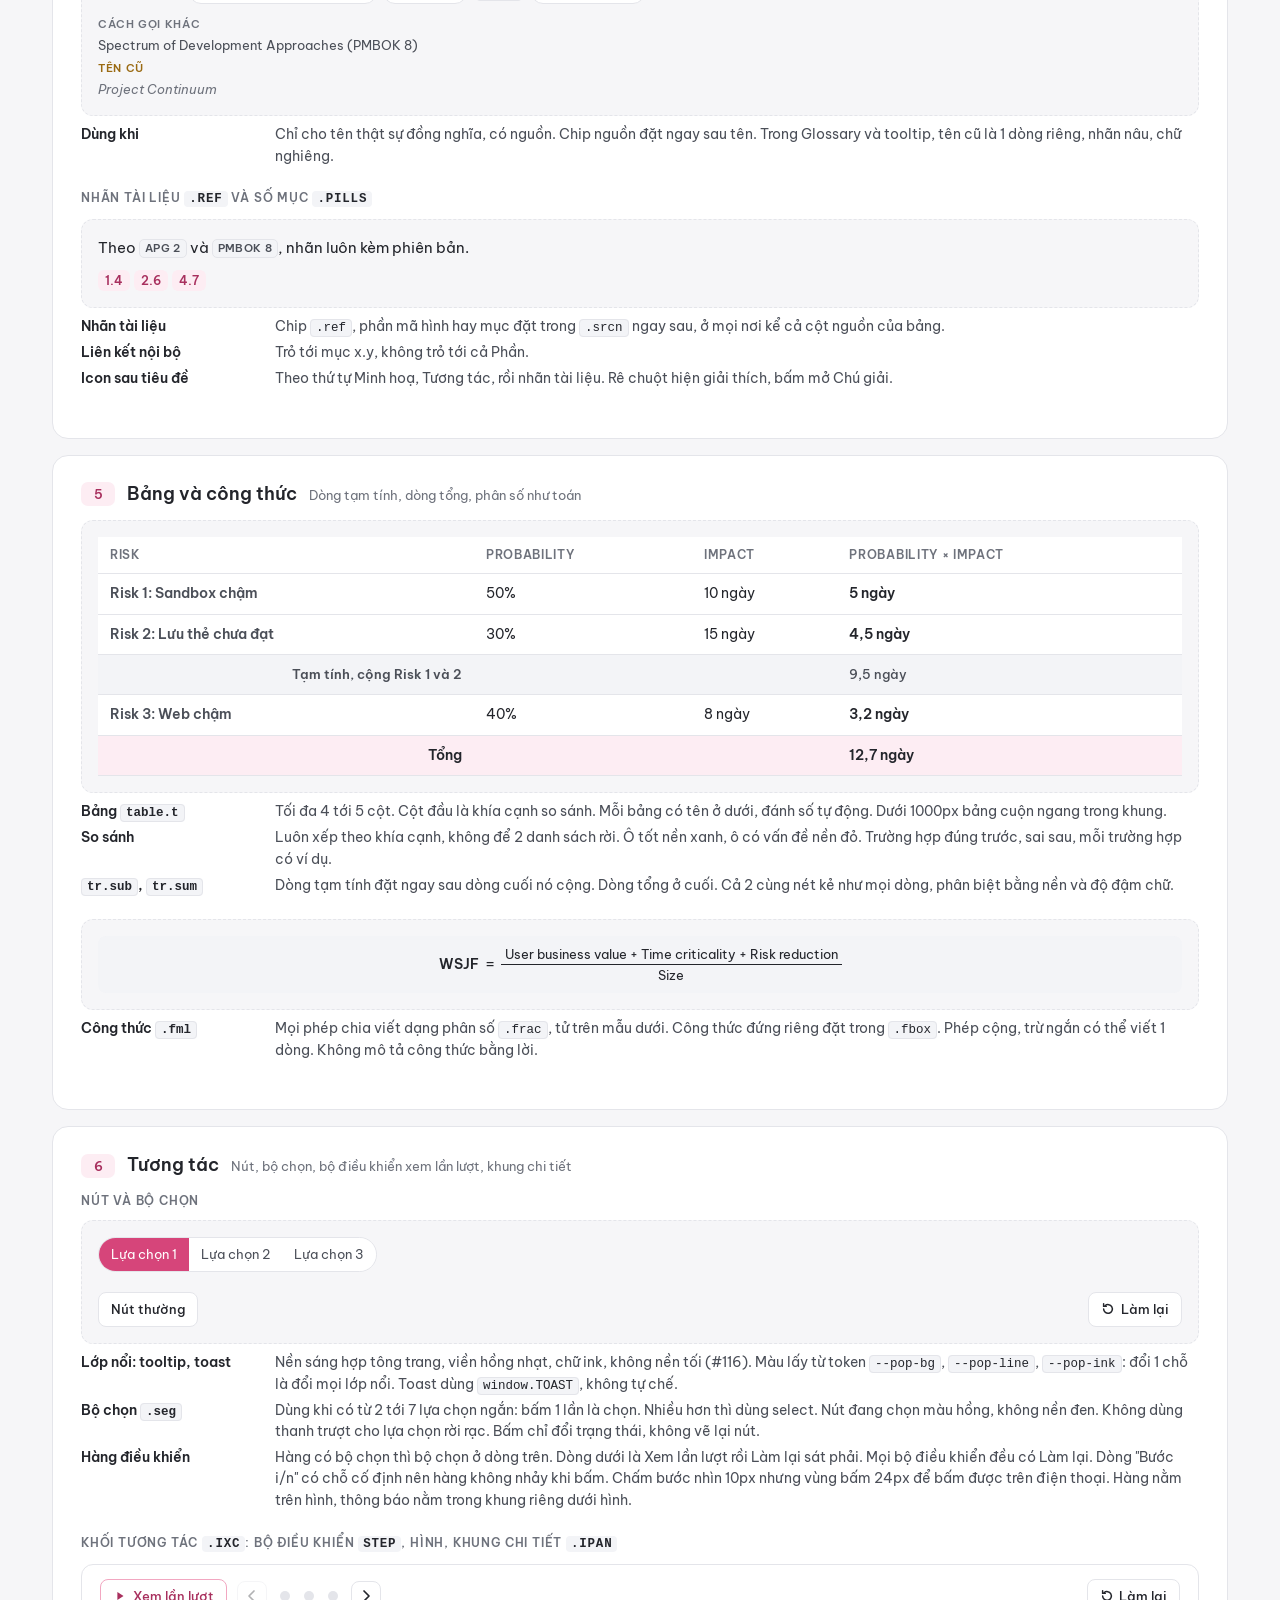
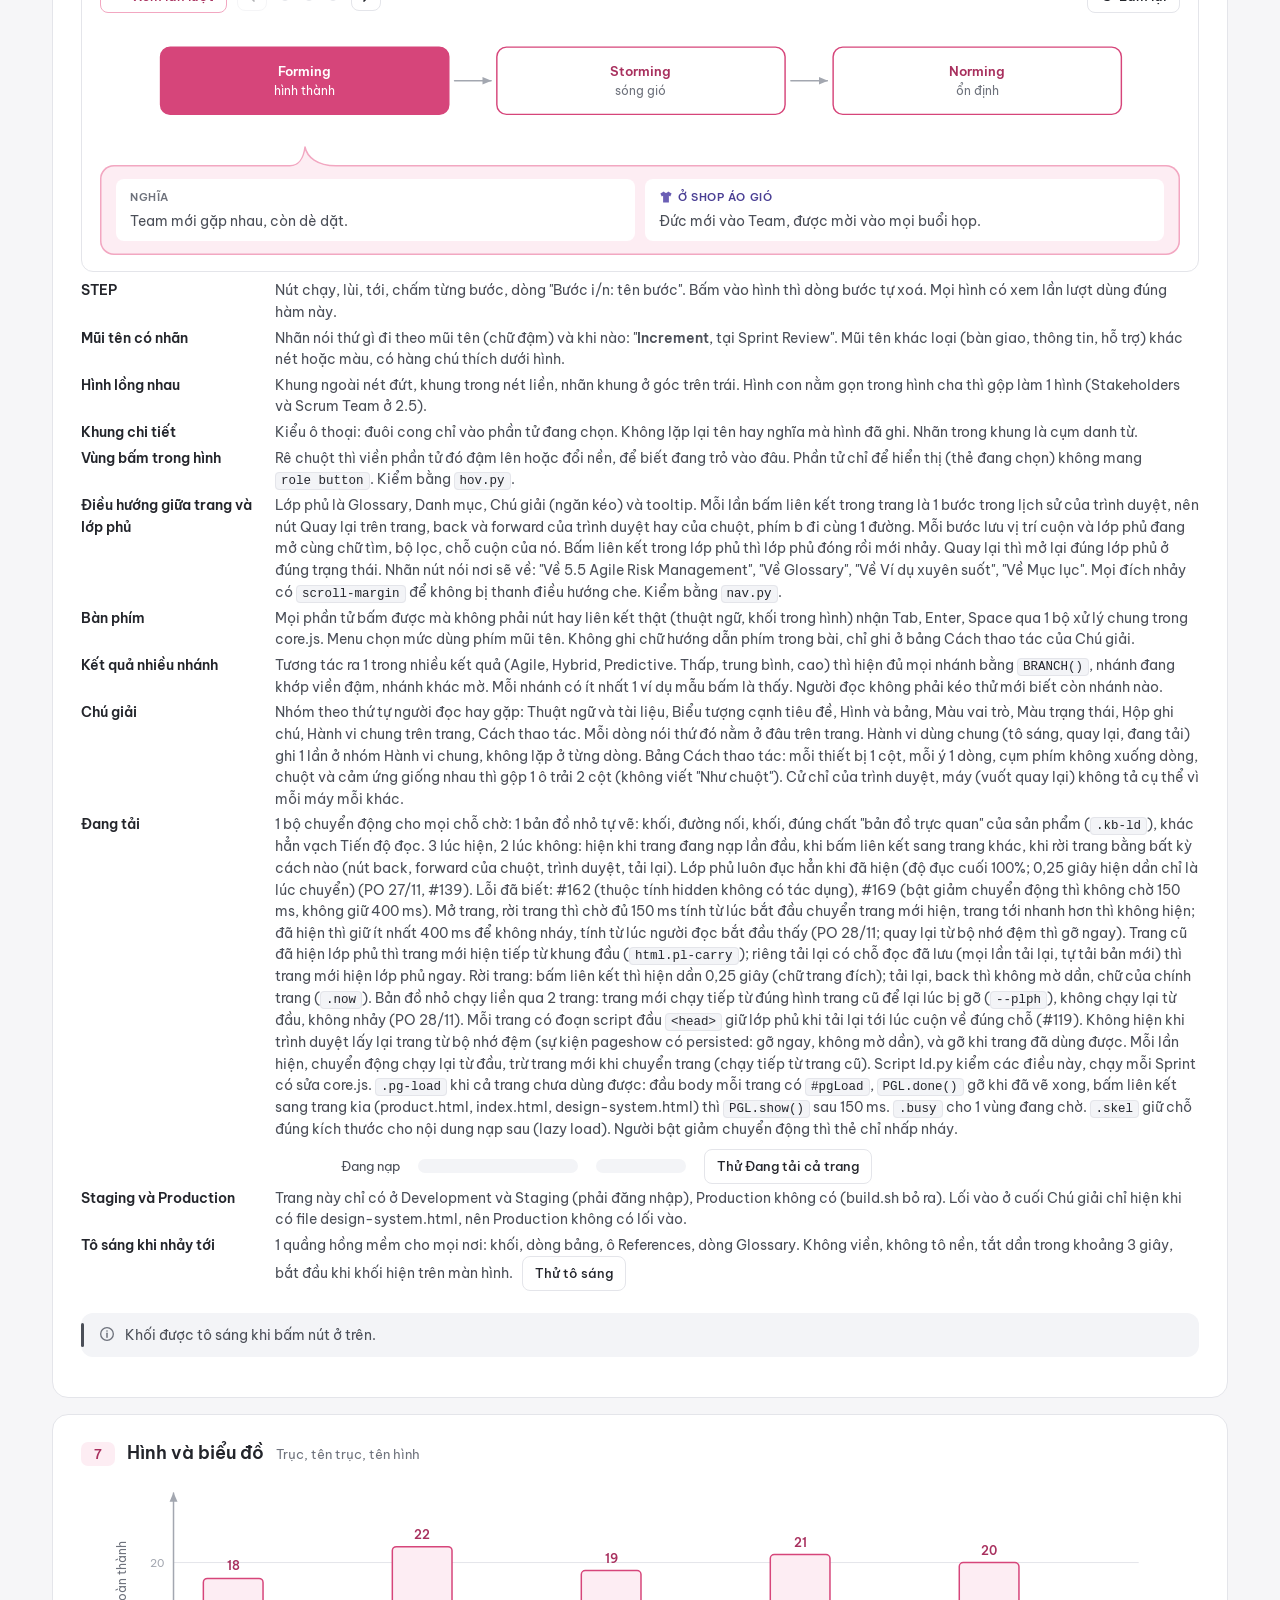
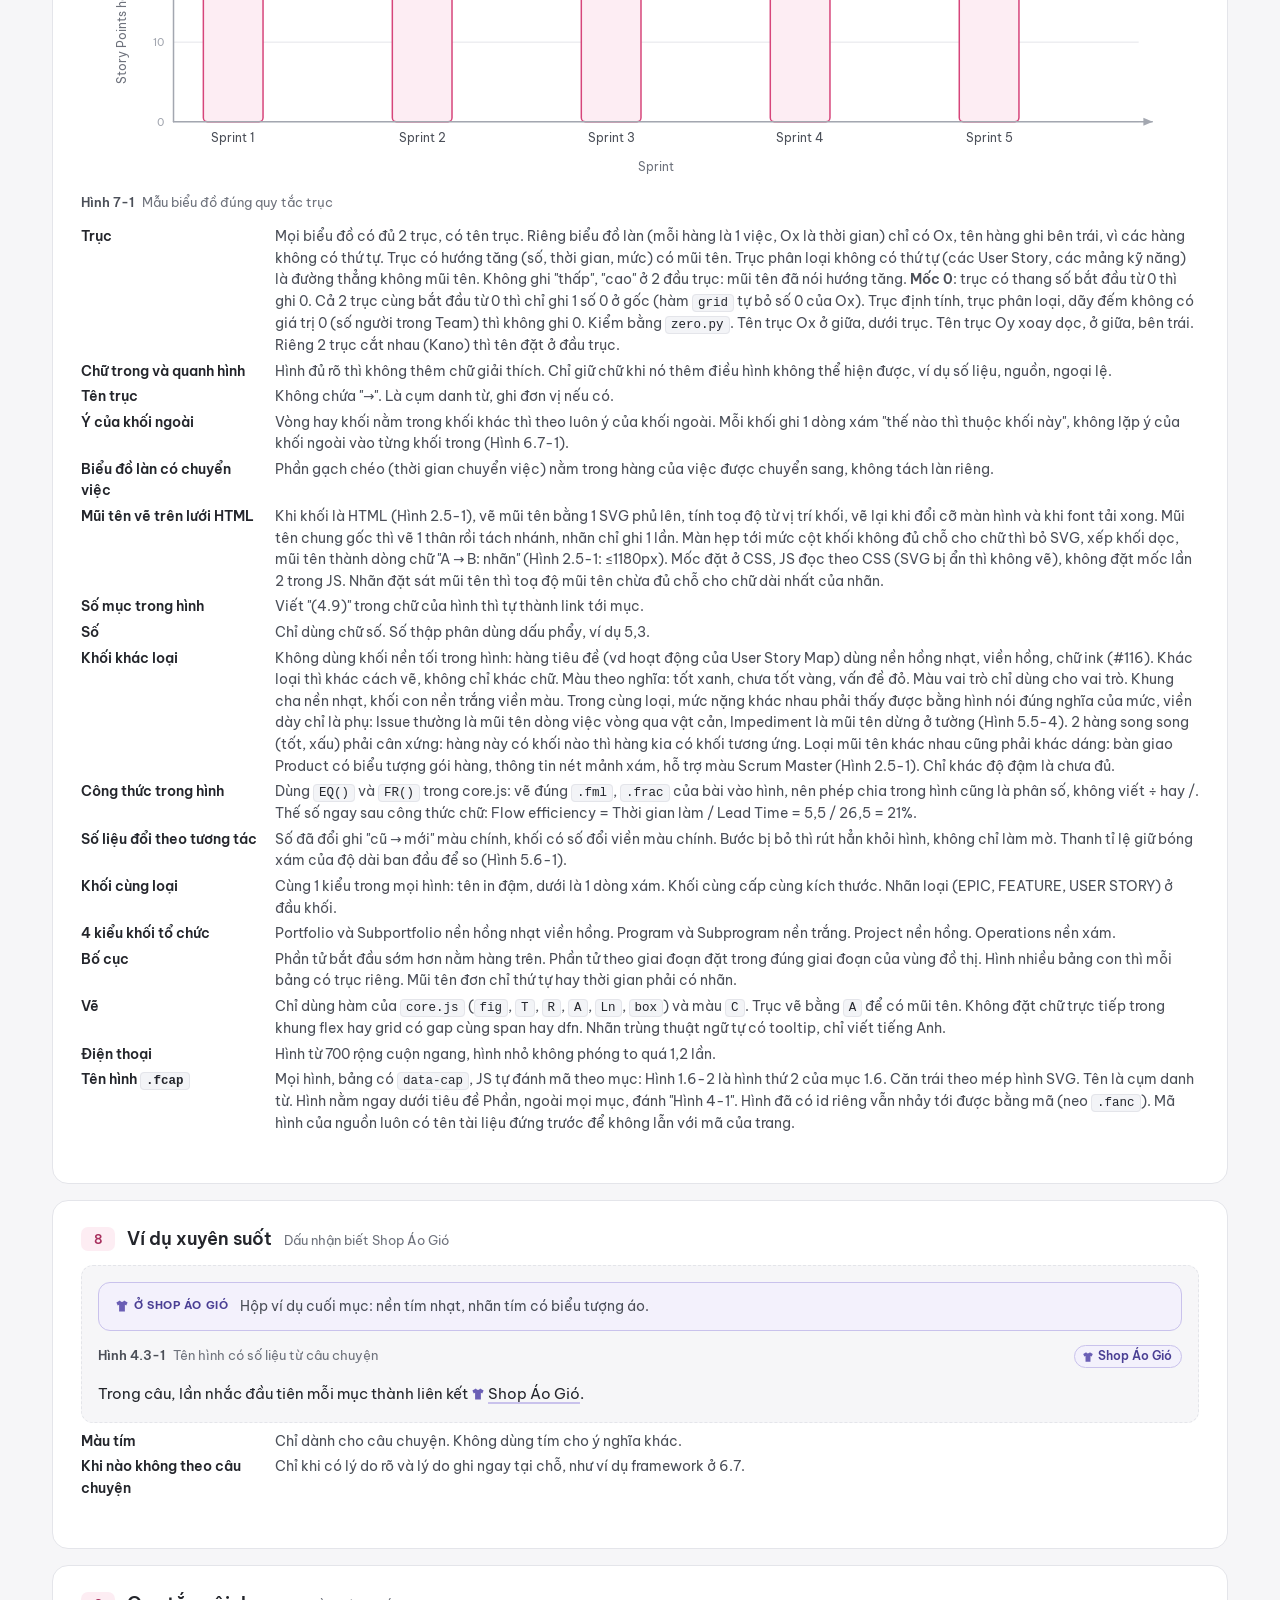
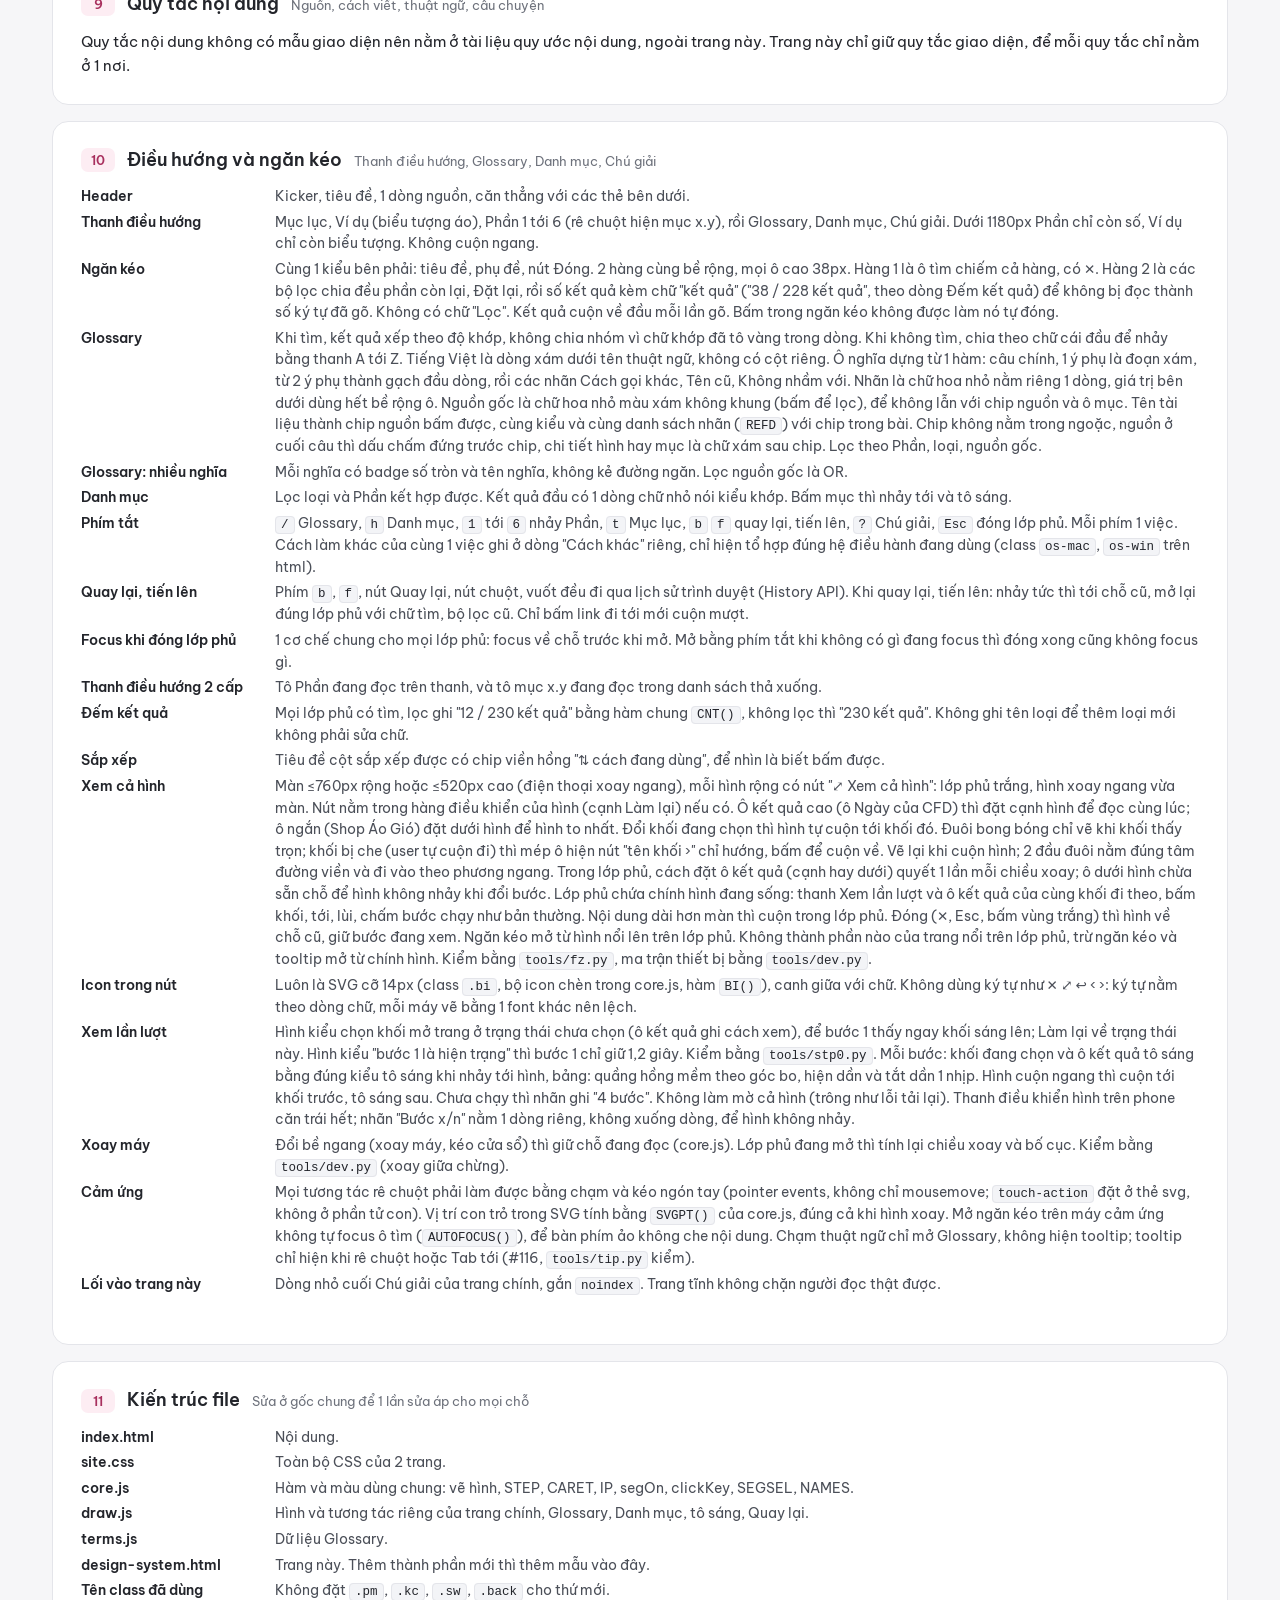
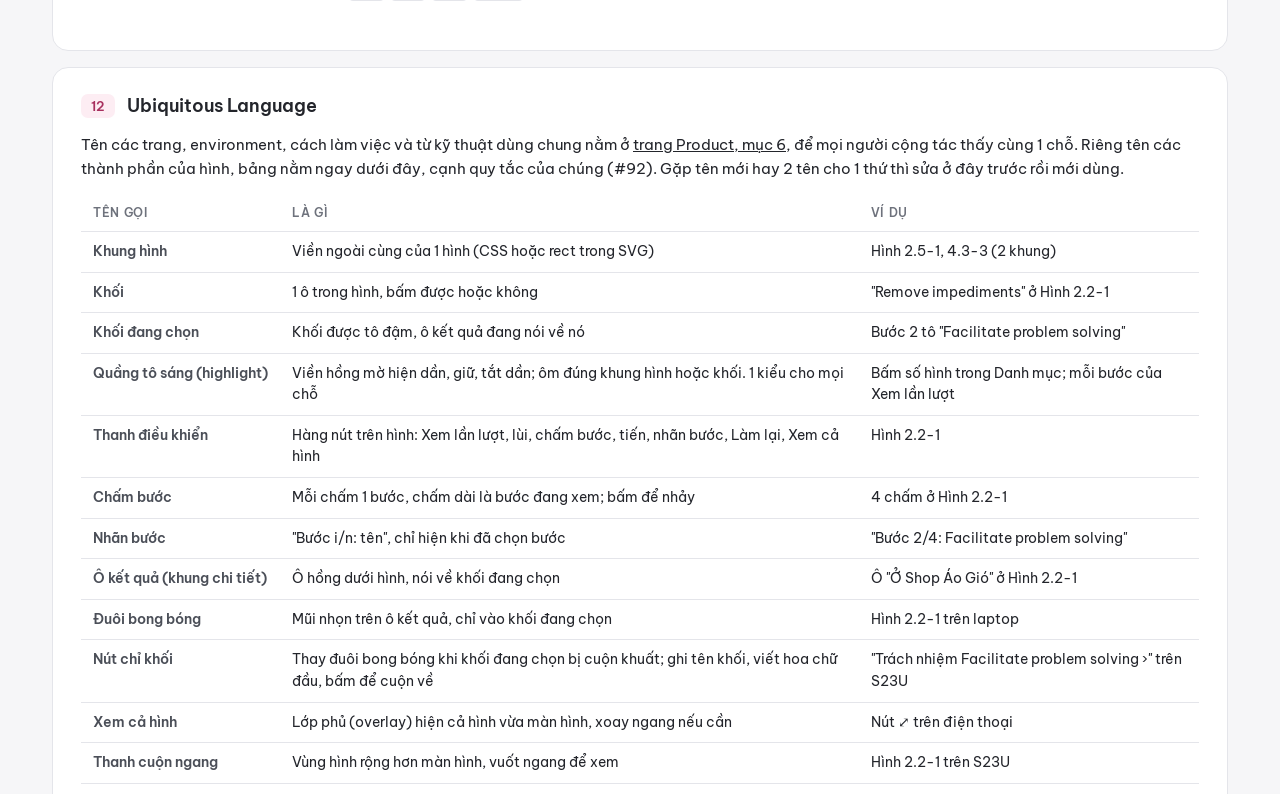
==== commit 3deda379: "task: sửa theo review: dấu cách, câu References, tên Sprint Review, luật leak.py rộng hơn, bỏ icon v" ====
--- a/design-system.html
+++ b/design-system.html
@@ -100,7 +100,7 @@
 
   <p class="eyebrow">Cách gọi khác <code>.syns</code> và tên cũ</p>
   <div class="demo"><div class="syns"><span>Cách gọi khác</span><i>Daily coordination meeting</i><i>Daily sync</i><a class="ref">APG 2</a><i>Daily Stand-up</i><span class="muted sm">tên cũ</span></div>
-    <dl class="nm" style="margin-top:12px"><dt>Cách gọi khác</dt><dd>Spectrum of Development Approaches (PMBOK 8)</dd><dt class="o">Tên cũ</dt><dd class="o"><i>Project Continuum</i> <small>(tên cũ)</small></dd></dl></div>
+    <dl class="nm" style="margin-top:12px"><dt>Cách gọi khác</dt><dd>Spectrum of Development Approaches (PMBOK 8)</dd><dt class="o">Tên cũ</dt><dd class="o"><i>Project Continuum</i></dd></dl></div>
   <dl class="spec"><dt>Dùng khi</dt><dd>Chỉ cho tên thật sự đồng nghĩa, có nguồn. Chip nguồn đặt ngay sau tên. Trong Glossary và tooltip, tên cũ là 1 dòng riêng, nhãn nâu, chữ nghiêng.</dd></dl>
 
   <p class="eyebrow">Nhãn tài liệu <code>.ref</code> và số mục <code>.pills</code></p>
